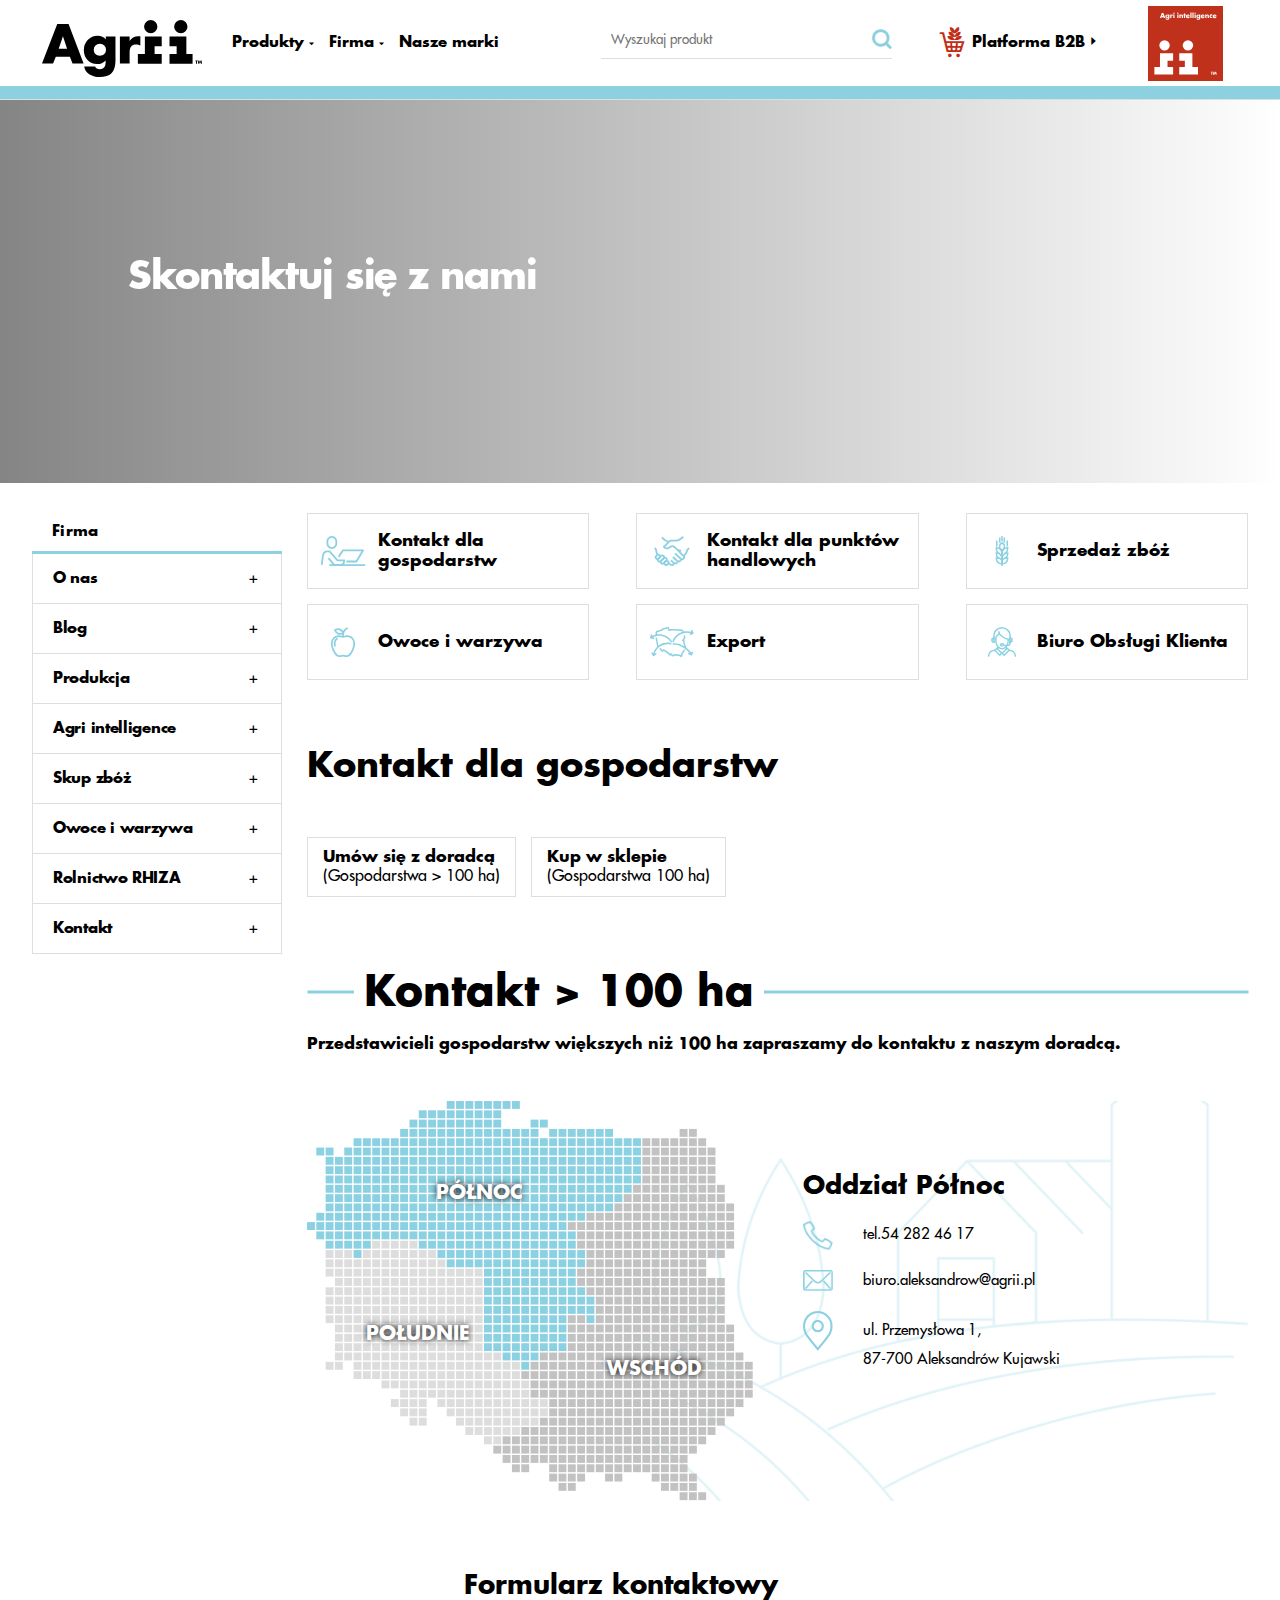
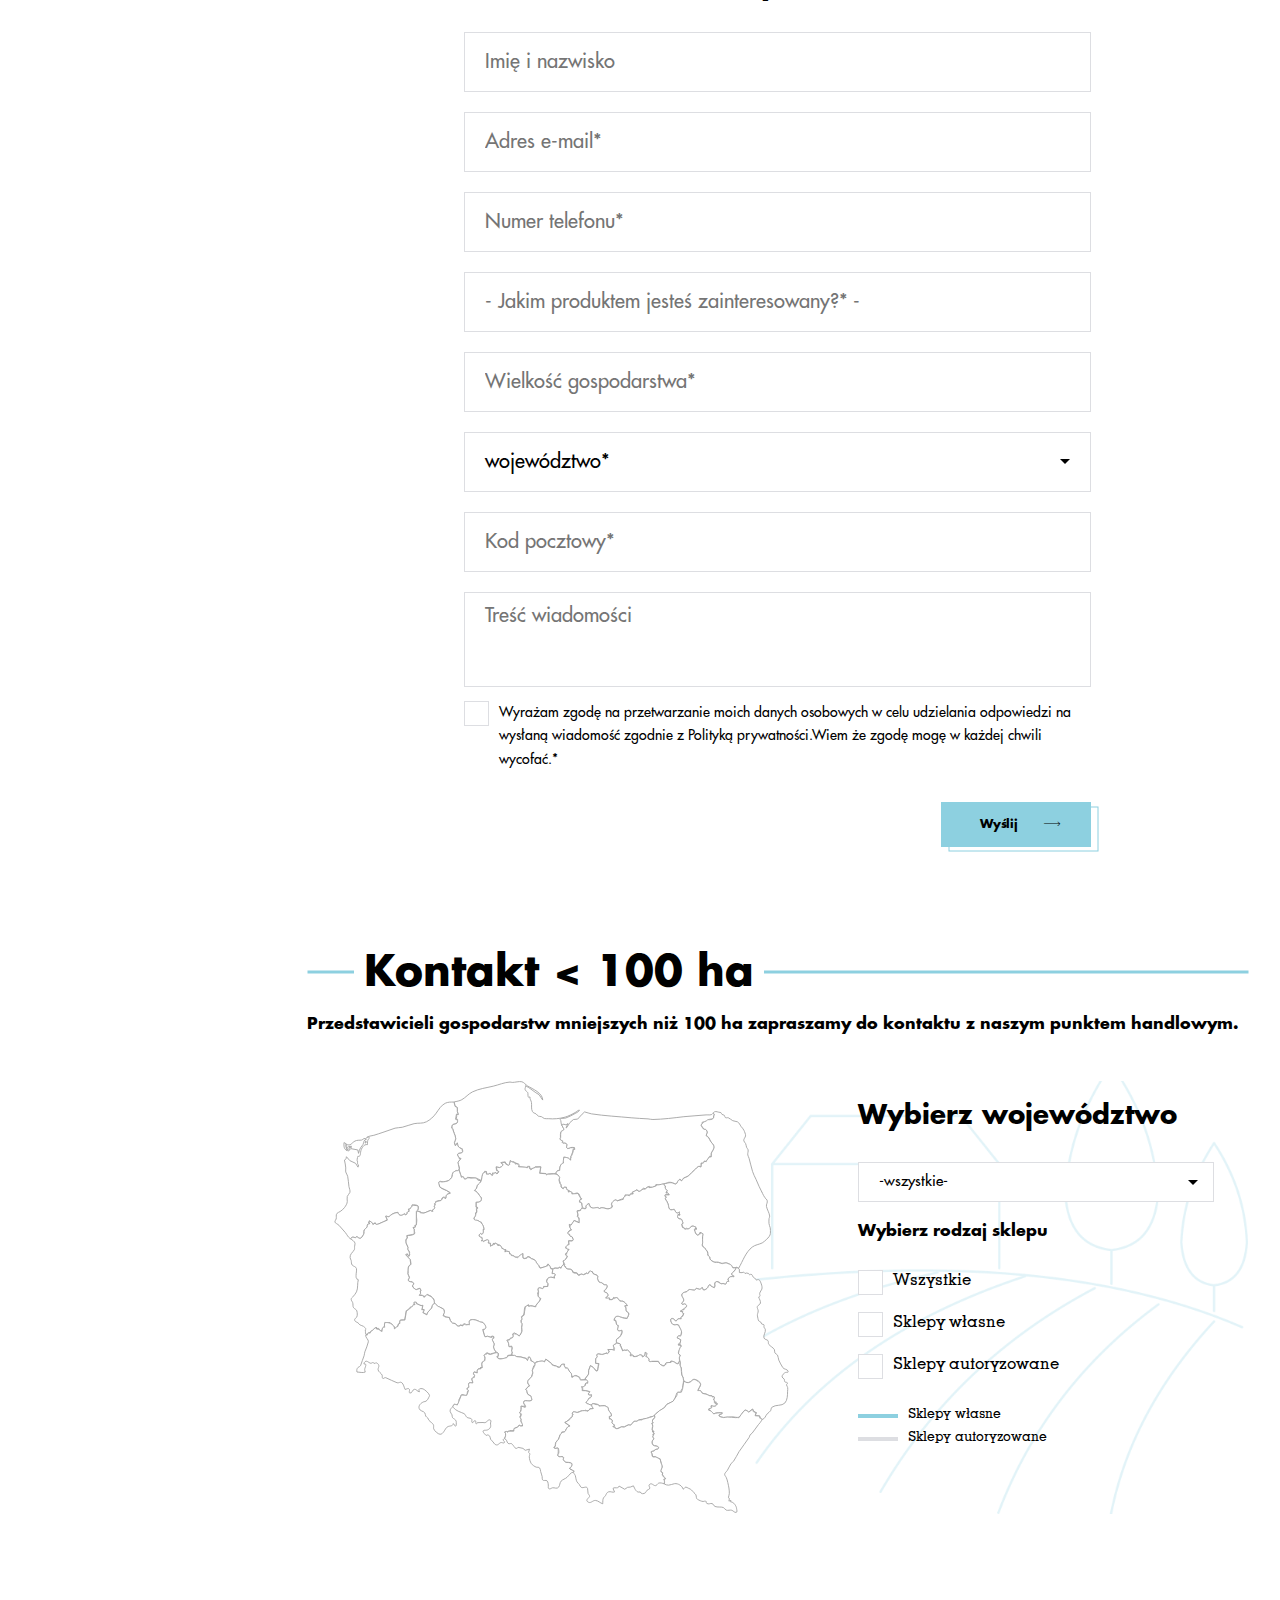
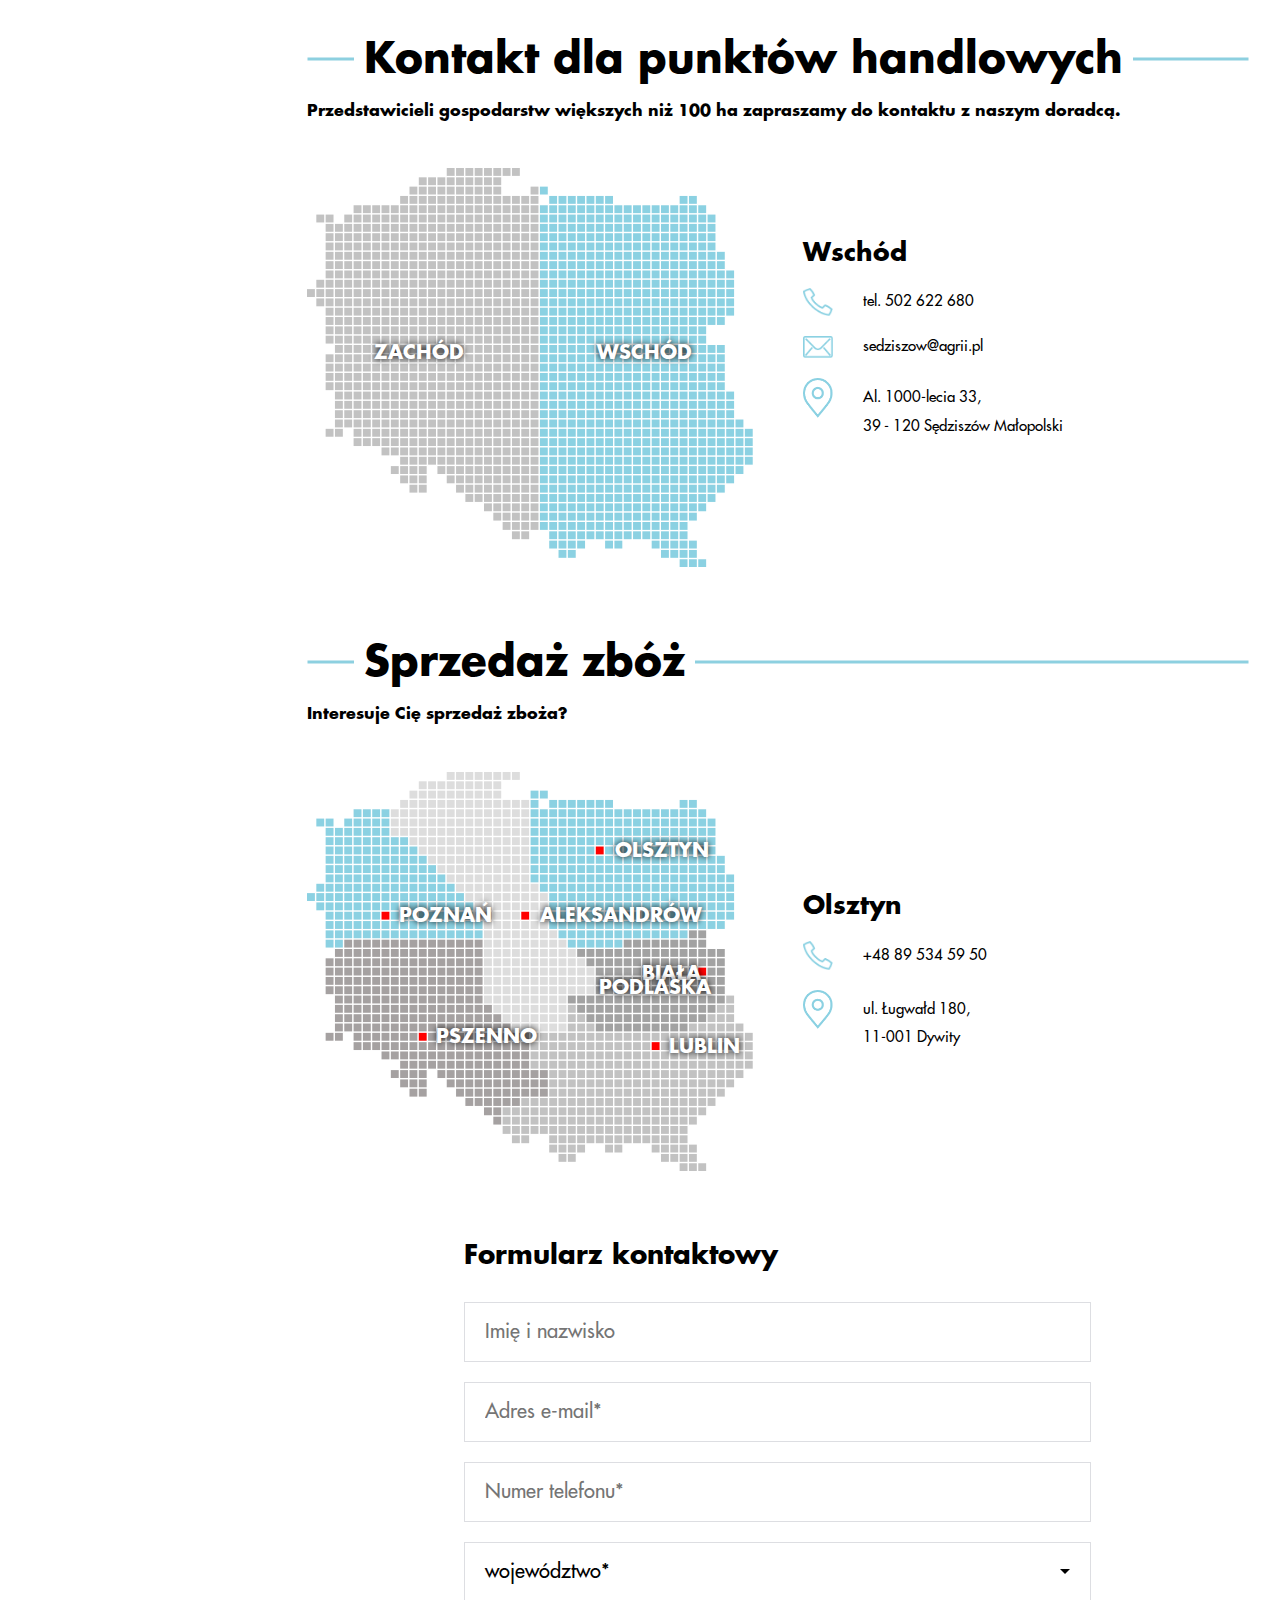
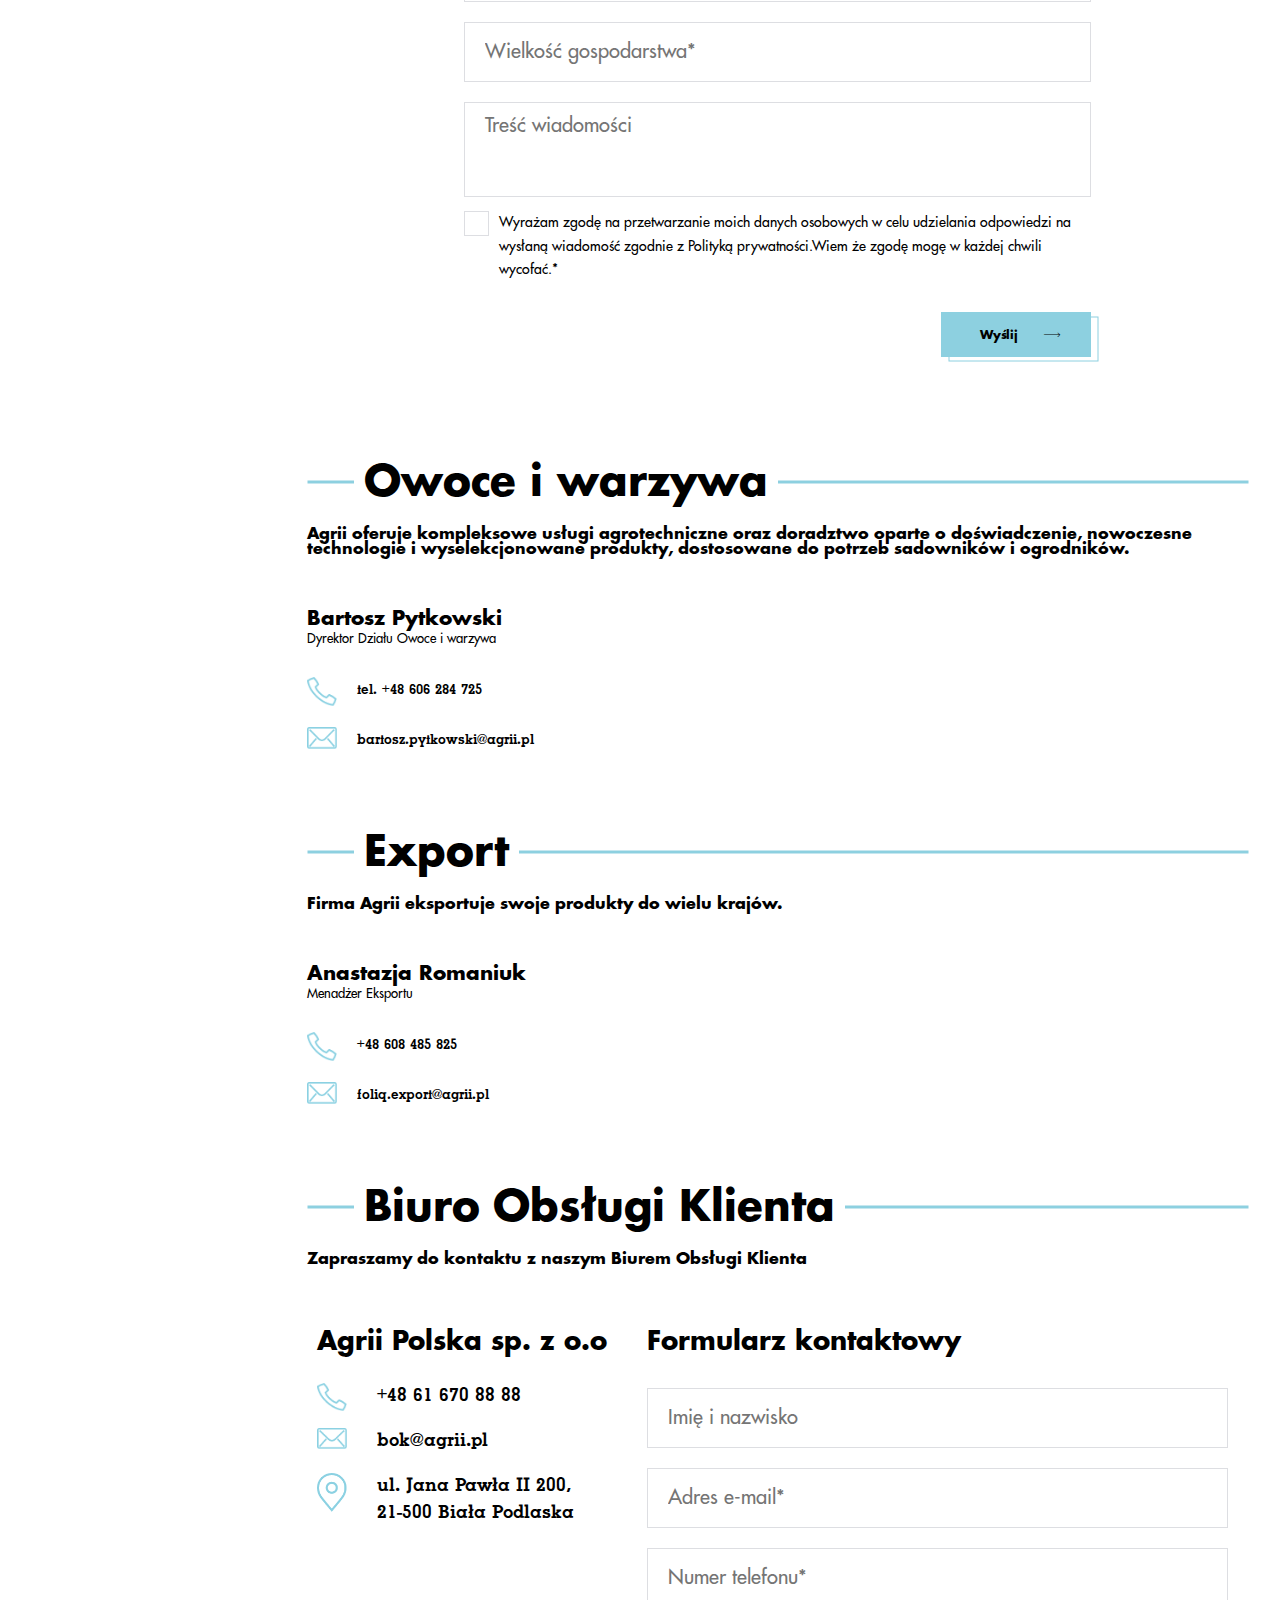
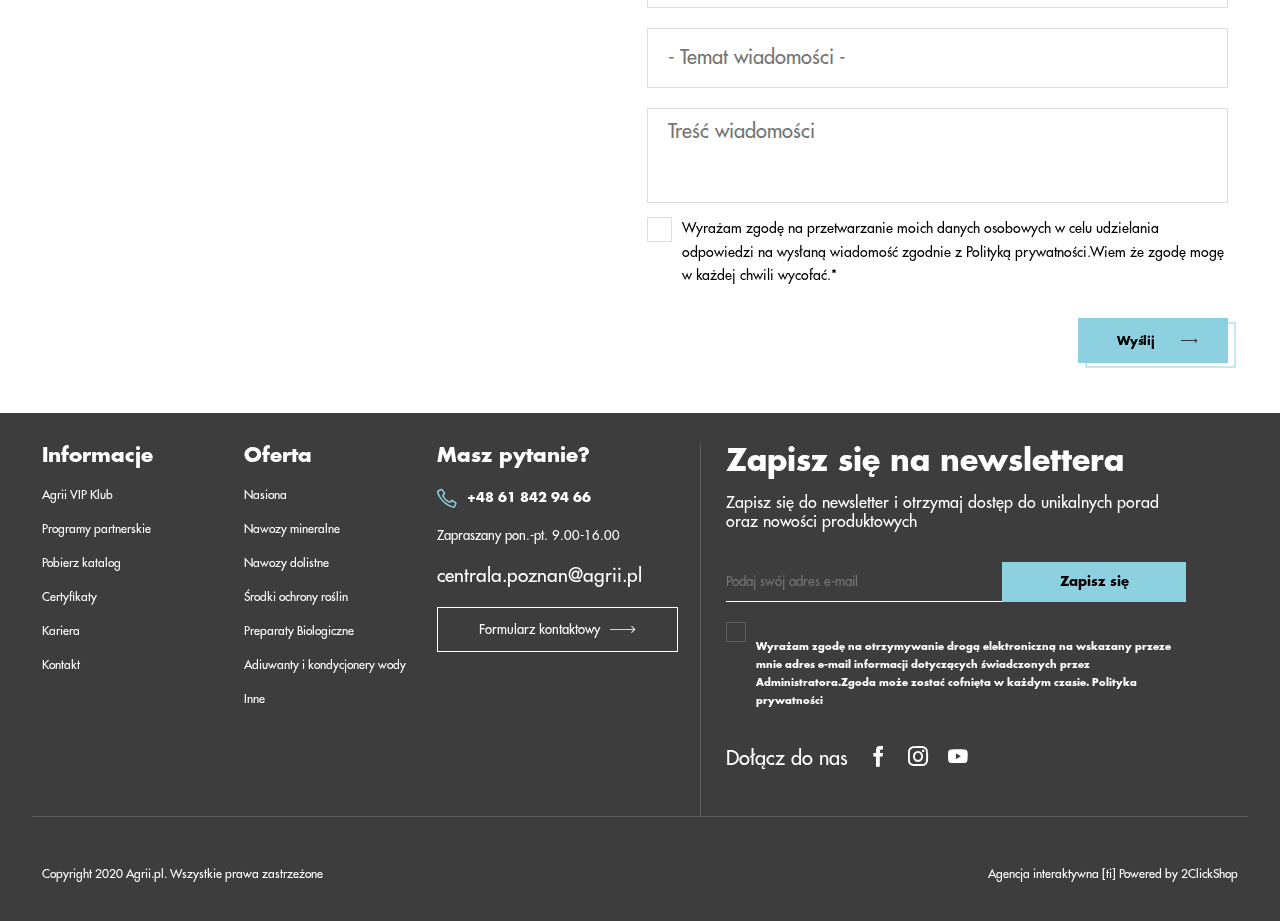
==== contact.html @ a8423dbb "first commit" ====
<!doctype html><html lang="pl"><head><meta charset="UTF-8"><meta http-equiv="X-UA-Compatible" content="IE=edge"><meta name="viewport" content="width=device-width,initial-scale=1"><title>Agrii</title><script defer="defer" src="js/contact.js"></script><link href="contact-da89.css" rel="stylesheet"></head><body><header class="header js__readHeight"><div class="wrapper"><div class="nav"><div class="hamburger"><div class="hamburger__container"><span class="hamburger__element"></span> <span class="hamburger__element"></span> <span class="hamburger__element"></span></div></div><div class="logo"><a href="/index.html" class="logo__link"><img src="images/logo.svg" alt="" class="logo__img"></a></div><div class="menu"><ul class="menu__list"><li data-menu="products" class="menu__list-element js__dynamicMenu"><span class="menu__list-element-text">Produkty</span> <i class="icon-icon_04"></i></li><li data-menu="company" class="menu__list-element js__dynamicMenu"><span class="menu__list-element-text">Firma</span> <i class="icon-icon_04"></i></li><li data-menu="our_brands" class="menu__list-element js__dynamicMenu"><span class="menu__list-element-text">Nasze marki</span></li></ul><div class="menu__popups"><div class="wrapper"><div data-menu="products" class="menu__popups-container"><div class="menu__popup-list-container"><div class="menu__popup-list-header-conatiner"><div class="menu__popup-img-container"><img src="images/category-6.png" alt="" class="menu__popup-img"></div><h2 class="menu__popup-list-header">Nasiona</h2></div><ul class="menu__popup-list"><li class="menu__popup-element"><a href="/productLabel.html" class="menu__popup-element-link">Nasiona kukurydzy</a></li><li class="menu__popup-element"><a href="/productLabel.html" class="menu__popup-element-link">Nasiona rzepaku ozimego</a></li><li class="menu__popup-element"><a href="/productLabel.html" class="menu__popup-element-link">Nasiona rzepaku jarego</a></li><li class="menu__popup-element"><a href="/productLabel.html" class="menu__popup-element-link">Nasiona zbóż ozimych</a></li><li class="menu__popup-element"><a href="/productLabel.html" class="menu__popup-element-link">Nasiona zbóż jarych</a></li><li class="menu__popup-element"><a href="/productLabel.html" class="menu__popup-element-link">Nasiona słonecznika</a></li><li class="menu__popup-element"><a href="/productLabel.html" class="menu__popup-element-link">Nasiona lucerny</a></li><li class="menu__popup-element"><a href="/productLabel.html" class="menu__popup-element-link">Nasiona trawy</a></li><li class="menu__popup-element"><a href="/productLabel.html" class="menu__popup-element-link">Bobowate</a></li></ul></div><div class="menu__popup-list-container"><div class="menu__popup-list-header-conatiner"><div class="menu__popup-img-container"><img src="images/category-71.png" alt="" class="menu__popup-img"></div><h2 class="menu__popup-list-header">Nawozy mineralne</h2></div><ul class="menu__popup-list"><li class="menu__popup-element"><a href="/productLabel.html" class="menu__popup-element-link">Nawozy Agrii</a></li><li class="menu__popup-element"><a href="/productLabel.html" class="menu__popup-element-link">Nawozy wapniowe</a></li><li class="menu__popup-element"><a href="/productLabel.html" class="menu__popup-element-link">Nawozy azotowe</a></li><li class="menu__popup-element"><a href="/productLabel.html" class="menu__popup-element-link">Nawozy wieloskładnikowe</a></li></ul></div><div class="menu__popup-list-container"><div class="menu__popup-list-header-conatiner"><div class="menu__popup-img-container"><img src="images/category-72.png" alt="" class="menu__popup-img"></div><h2 class="menu__popup-list-header">Nawozy dolistne</h2></div><ul class="menu__popup-list"><li class="menu__popup-element"><a href="/productLabel.html" class="menu__popup-element-link">Nawozy dolistne Foliq</a></li><li class="menu__popup-element"><a href="/productLabel.html" class="menu__popup-element-link">Nawozy dolistne inne</a></li></ul></div><div class="menu__popup-list-container"><div class="menu__popup-list-header-conatiner"><div class="menu__popup-img-container"><img src="images/category-73.png" alt="" class="menu__popup-img"></div><h2 class="menu__popup-list-header">Środki ochrony roślin</h2></div><ul class="menu__popup-list"><li class="menu__popup-element"><a href="/productLabel.html" class="menu__popup-element-link">ŚOR Agrii</a></li><li class="menu__popup-element"><a href="/productLabel.html" class="menu__popup-element-link">ŚOR pozostałe</a></li></ul></div><div class="menu__popup-list-container"><div class="menu__popup-list-header-conatiner"><div class="menu__popup-img-container"><img src="images/category-74.png" alt="" class="menu__popup-img"></div><h2 class="menu__popup-list-header">Preparaty biologiczne i stymulatory rozwoju roślin</h2></div><ul class="menu__popup-list"><li class="menu__popup-element"><a href="/productLabel.html" class="menu__popup-element-link">Stymulujące wzrost i rozwój</a></li><li class="menu__popup-element"><a href="/productLabel.html" class="menu__popup-element-link">Stymulujące zdrowotność</a></li></ul></div><div class="menu__popup-list-container"><div class="menu__popup-list-header-conatiner"><div class="menu__popup-img-container"><img src="images/category-75.png" alt="" class="menu__popup-img"></div><h2 class="menu__popup-list-header">Adiuwanty i kondycjonery wody</h2></div><ul class="menu__popup-list"><li class="menu__popup-element"><a href="/productLabel.html" class="menu__popup-element-link">Adiuwanty i kondycjonery wody</a></li></ul></div></div><div data-menu="company" class="menu__popups-container"><div class="menu__popup-list-container"><div class="menu__popup-list-header-conatiner"><h2 class="menu__popup-list-header">O nas</h2></div><ul class="menu__popup-list"><li class="menu__popup-element"><a href="#" class="menu__popup-element-link">Agrii</a></li><li class="menu__popup-element"><a href="#" class="menu__popup-element-link">Kariera</a></li><li class="menu__popup-element"><a href="#" class="menu__popup-element-link">Historia</a></li></ul></div><div class="menu__popup-list-container"><div class="menu__popup-list-header-conatiner"><h2 class="menu__popup-list-header">Blog</h2></div><ul class="menu__popup-list"><li class="menu__popup-element"><a href="#" class="menu__popup-element-link">Wszystkie</a></li><li class="menu__popup-element"><a href="#" class="menu__popup-element-link">Aktualności</a></li><li class="menu__popup-element"><a href="#" class="menu__popup-element-link">Baza wiedzy</a></li><li class="menu__popup-element"><a href="#" class="menu__popup-element-link">Mówią o nas</a></li><li class="menu__popup-element"><a href="#" class="menu__popup-element-link">Pobierz katalog</a></li></ul></div><div class="menu__popup-list-container"><div class="menu__popup-list-header-conatiner"><h2 class="menu__popup-list-header">Produkcja</h2></div><ul class="menu__popup-list"><li class="menu__popup-element"><a href="#" class="menu__popup-element-link">Nasiona</a></li><li class="menu__popup-element"><a href="#" class="menu__popup-element-link">Nawozy dolistne</a></li><li class="menu__popup-element"><a href="#" class="menu__popup-element-link">Nawozy posypowe</a></li><li class="menu__popup-element"><a href="#" class="menu__popup-element-link">Usługi</a></li></ul></div><div class="menu__popup-list-container"><div class="menu__popup-list-header-conatiner"><h2 class="menu__popup-list-header">Agri intelligence</h2></div><ul class="menu__popup-list"><li class="menu__popup-element"><a href="#" class="menu__popup-element-link">Agri intelligence</a></li><li class="menu__popup-element"><a href="#" class="menu__popup-element-link">Agrii Demo</a></li><li class="menu__popup-element"><a href="#" class="menu__popup-element-link">Badania i rozwój</a></li><li class="menu__popup-element"><a href="#" class="menu__popup-element-link">Akademia wiedzy</a></li></ul></div><div class="menu__popup-list-container"><div class="menu__popup-list-header-conatiner"><h2 class="menu__popup-list-header">Skup zbóż</h2></div><ul class="menu__popup-list"><li class="menu__popup-element"><a href="#" class="menu__popup-element-link">Dział Zbożowy</a></li><li class="menu__popup-element"><a href="#" class="menu__popup-element-link">Zboża, rzepak, kukurydza</a></li><li class="menu__popup-element"><a href="#" class="menu__popup-element-link">Produkty ekologiczne</a></li><li class="menu__popup-element"><a href="#" class="menu__popup-element-link">Komponenty paszowe</a></li></ul></div><div class="menu__popup-list-container"><div class="menu__popup-list-header-conatiner"><h2 class="menu__popup-list-header">Owoce i warzywa</h2></div><ul class="menu__popup-list"><li class="menu__popup-element"><a href="#" class="menu__popup-element-link">Owoce i warzywa</a></li></ul></div><div class="menu__popup-list-container"><div class="menu__popup-list-header-conatiner"><h2 class="menu__popup-list-header">Rolnictwo RHIZA</h2></div><ul class="menu__popup-list"><li class="menu__popup-element"><a href="#" class="menu__popup-element-link">Rolnictwo cyfrowe RHIZA</a></li></ul></div><div class="menu__popup-list-container"><div class="menu__popup-list-header-conatiner"><h2 class="menu__popup-list-header">Kontakt</h2></div><ul class="menu__popup-list"><li class="menu__popup-element"><a href="/contact.html" class="menu__popup-element-link">Kontakt</a></li></ul></div></div><div data-menu="our_brands" class="menu__popups-container"><div class="menu__popup-list-container"><div class="menu__popup-list-header-conatiner"><h2 class="menu__popup-list-header">FoliQ</h2></div></div><div class="menu__popup-list-container"><div class="menu__popup-list-header-conatiner"><h2 class="menu__popup-list-header">RHIZA</h2></div></div><div class="menu__popup-list-container"><div class="menu__popup-list-header-conatiner"><h2 class="menu__popup-list-header">Nasiona Dalgety</h2></div></div></div></div></div></div><form action="search.php" class="search"><input placeholder="Wyszukaj produkt" class="search__input"> <button class="search__icon-container"><i class="icon-icon_01"></i></button></form><div class="basket"><a href="#" class="basket__link"><div class="basket__icon-container"><i class="icon-icon_02"></i></div><div class="basket__text-container"><span class="basket__text">Platforma B2B</span><div class="basket__icon-container"><i class="icon-icon_04 icon-icon_04--rotate"></i></div></div></a></div><div class="secound-logo"><a href="#" class="secound-logo__link"><img src="images/logo2.svg" alt="" class="secound-logo__img"></a></div></div></div><div class="hamburger__popup js__popup"><ul class="hamburger__popup-list js__popup-list"></ul></div><div class="hamburger__popup hamburger__popup--sub" data-sublist="produkty"><div class="hamburger__sub-popup-controler"><div class="hamburger__sub-popup-back js__back"><i class="icon-icon_05 icon-icon_05--rotate"></i> <span class="hamburger__sub-popup-text">Powrót</span></div><span class="hamburger__sub-popup-text-header js__subpopup-text"></span></div><ul class="hamburger__popup-list"><li class="hamburger__popup-element"><a href="#" class="hamburger__popup-element-text--link hamburger__popup-element-text">Nasiona</a></li><li class="hamburger__popup-element"><a href="#" class="hamburger__popup-element-text--link hamburger__popup-element-text">Nawozy mineralne</a></li><li class="hamburger__popup-element"><a href="#" class="hamburger__popup-element-text--link hamburger__popup-element-text">Nawozy dolistne</a></li><li class="hamburger__popup-element"><a href="#" class="hamburger__popup-element-text--link hamburger__popup-element-text">Środki ochrony roślin</a></li><li class="hamburger__popup-element"><a href="#" class="hamburger__popup-element-text--link hamburger__popup-element-text">Preparaty biologiczne i stylumatory rozwoju roślin</a></li><li class="hamburger__popup-element"><a href="#" class="hamburger__popup-element-text--link hamburger__popup-element-text">Adiuwanty i kondycjonery wody</a></li></ul></div><div class="hamburger__popup hamburger__popup--sub" data-sublist="produkty2"><div class="hamburger__sub-popup-controler"><div class="hamburger__sub-popup-back js__back"><i class="icon-icon_05 icon-icon_05--rotate"></i> <span class="hamburger__sub-popup-text">Powrót</span></div><span class="hamburger__sub-popup-text-header js__subpopup-text"></span></div><ul class="hamburger__popup-list"><li class="hamburger__popup-element"><a href="#" class="hamburger__popup-element-text--link hamburger__popup-element-text"><b>Firma</b></a></li><li class="hamburger__popup-element"><a href="#" class="hamburger__popup-element-text--link hamburger__popup-element-text">O nas</a></li><li class="hamburger__popup-element"><a href="#" class="hamburger__popup-element-text--link hamburger__popup-element-text">Blog</a></li><li class="hamburger__popup-element"><a href="#" class="hamburger__popup-element-text--link hamburger__popup-element-text">Produkcja</a></li><li class="hamburger__popup-element"><a href="#" class="hamburger__popup-element-text--link hamburger__popup-element-text">Agri intelligence</a></li><li class="hamburger__popup-element"><a href="#" class="hamburger__popup-element-text--link hamburger__popup-element-text">Skup zbóż</a></li><li class="hamburger__popup-element"><a href="#" class="hamburger__popup-element-text--link hamburger__popup-element-text">Owoce i warzywa</a></li><li class="hamburger__popup-element"><a href="#" class="hamburger__popup-element-text--link hamburger__popup-element-text">Rolnictwo RHIZA</a></li><li class="hamburger__popup-element"><a href="#" class="hamburger__popup-element-text--link hamburger__popup-element-text">Kontakt</a></li></ul></div><div class="hamburger__popup hamburger__popup--sub" data-sublist="produkty3"><div class="hamburger__sub-popup-controler"><div class="hamburger__sub-popup-back js__back"><i class="icon-icon_05 icon-icon_05--rotate"></i> <span class="hamburger__sub-popup-text">Powrót</span></div><span class="hamburger__sub-popup-text-header js__subpopup-text"></span></div><ul class="hamburger__popup-list"><li class="hamburger__popup-element"><a href="#" class="hamburger__popup-element-text--link hamburger__popup-element-text"><b>Nasze marki</b></a></li><li class="hamburger__popup-element"><a href="#" class="hamburger__popup-element-text--link hamburger__popup-element-text">FoliQ</a></li><li class="hamburger__popup-element"><a href="#" class="hamburger__popup-element-text--link hamburger__popup-element-text">RHIZA</a></li><li class="hamburger__popup-element"><a href="#" class="hamburger__popup-element-text--link hamburger__popup-element-text">Nasiona Dalgety</a></li></ul></div><form action="search.php" class="searchMob"><input placeholder="Wyszukaj produkt" class="searchMob__input"> <button class="searchMob__icon-container"><i class="icon-icon_01"></i></button></form></header><section class="banner"><div class="agrii__mask"></div><div class="wrapper"><div class="banner__text-container"><p class="banner__text">Skontaktuj się z nami</p></div></div></section><div class="wrapper"><section class="main-contact"><aside class="asideMenu"><h2 class="asideMenu__header">Firma</h2><ul class="asideMenu__list"><li class="asideMenu__element js__search-in js__addActive"><div class="asideMenu__element-header-container"><span class="asideMenu__element-text">O nas</span><div class="asideMenu__element-icon"></div></div><div class="asideMenu__popup"><ul class="asideMenu__popup-list"><li class="asideMenu__popup-element"><a href="#" class="asideMenu__popup-link">Agrii</a></li><li class="asideMenu__popup-element"><a href="#" class="asideMenu__popup-link">Kariera</a></li><li class="asideMenu__popup-element"><a href="#" class="asideMenu__popup-link">Historia</a></li></ul></div></li><li class="asideMenu__element js__search-in js__addActive"><div class="asideMenu__element-header-container"><span class="asideMenu__element-text">Blog</span><div class="asideMenu__element-icon"></div></div><div class="asideMenu__popup"><ul class="asideMenu__popup-list"><li class="asideMenu__popup-element"><a href="#" class="asideMenu__popup-link">Wszystkie</a></li><li class="asideMenu__popup-element"><a href="#" class="asideMenu__popup-link">Aktualności</a></li><li class="asideMenu__popup-element"><a href="#" class="asideMenu__popup-link">Baza wiedzy</a></li><li class="asideMenu__popup-element"><a href="#" class="asideMenu__popup-link">Mówią o nas</a></li><li class="asideMenu__popup-element"><a href="#" class="asideMenu__popup-link">Pobierz katalog</a></li></ul></div></li><li class="asideMenu__element js__search-in js__addActive"><div class="asideMenu__element-header-container"><span class="asideMenu__element-text">Produkcja</span><div class="asideMenu__element-icon"></div></div><div class="asideMenu__popup"><ul class="asideMenu__popup-list"><li class="asideMenu__popup-element"><a href="#" class="asideMenu__popup-link">Nasiona</a></li><li class="asideMenu__popup-element"><a href="#" class="asideMenu__popup-link">Nawozy dolistne</a></li><li class="asideMenu__popup-element"><a href="#" class="asideMenu__popup-link">Nawozy posypowe</a></li><li class="asideMenu__popup-element"><a href="#" class="asideMenu__popup-link">Usługi</a></li></ul></div></li><li class="asideMenu__element js__search-in js__addActive"><div class="asideMenu__element-header-container"><span class="asideMenu__element-text">Agri intelligence</span><div class="asideMenu__element-icon"></div></div><div class="asideMenu__popup"><ul class="asideMenu__popup-list"><li class="asideMenu__popup-element"><a href="#" class="asideMenu__popup-link">Agri intelligence</a></li><li class="asideMenu__popup-element"><a href="#" class="asideMenu__popup-link">Agrii Demo</a></li><li class="asideMenu__popup-element"><a href="#" class="asideMenu__popup-link">Badania i rozwój</a></li><li class="asideMenu__popup-element"><a href="#" class="asideMenu__popup-link">Akademia Wiedzy</a></li></ul></div></li><li class="asideMenu__element js__search-in js__addActive"><div class="asideMenu__element-header-container"><span class="asideMenu__element-text">Skup zbóż</span><div class="asideMenu__element-icon"></div></div><div class="asideMenu__popup"><ul class="asideMenu__popup-list"><li class="asideMenu__popup-element"><a href="#" class="asideMenu__popup-link">Dział Zbożowy</a></li><li class="asideMenu__popup-element"><a href="#" class="asideMenu__popup-link">Zboża, rzepak, kukurydza</a></li><li class="asideMenu__popup-element"><a href="#" class="asideMenu__popup-link">Produkty ekologiczne</a></li><li class="asideMenu__popup-element"><a href="#" class="asideMenu__popup-link">Komponenty paszowe</a></li></ul></div></li><li class="asideMenu__element js__search-in js__addActive"><div class="asideMenu__element-header-container"><span class="asideMenu__element-text">Owoce i warzywa</span><div class="asideMenu__element-icon"></div></div><div class="asideMenu__popup"><ul class="asideMenu__popup-list"><li class="asideMenu__popup-element"><a href="#" class="asideMenu__popup-link">Owoce i warzywa</a></li></ul></div></li><li class="asideMenu__element js__search-in js__addActive"><div class="asideMenu__element-header-container"><span class="asideMenu__element-text">Rolnictwo RHIZA</span><div class="asideMenu__element-icon"></div></div><div class="asideMenu__popup"><ul class="asideMenu__popup-list"><li class="asideMenu__popup-element"><a href="#" class="asideMenu__popup-link">Rolnictwo cyfrowe RHIZA</a></li></ul></div></li><li class="asideMenu__element js__search-in js__addActive"><div class="asideMenu__element-header-container"><span class="asideMenu__element-text">Kontakt</span><div class="asideMenu__element-icon"></div></div><div class="asideMenu__popup"><ul class="asideMenu__popup-list"><li class="asideMenu__popup-element"><a href="#" class="asideMenu__popup-link">Kontakt</a></li></ul></div></li></ul></aside><div class="main-contact__container"><section class="controlPanel"><div data-scroll="farms" class="controlPanel__element js__controlElement"><div class="controlPanel__img-container"><img src="images/farmsContact.svg" alt="" class="controlPanel__img"></div><span class="controlPanel__element-text">Kontakt dla gospodarstw</span></div><div data-scroll="trade" class="controlPanel__element js__controlElement"><div class="controlPanel__img-container"><img src="images/contactB2B.svg" alt="" class="controlPanel__img"></div><span class="controlPanel__element-text">Kontakt dla punktów handlowych</span></div><div data-scroll="sell" class="controlPanel__element js__controlElement"><div class="controlPanel__img-container"><img src="images/buyCerals.svg" alt="" class="controlPanel__img"></div><span class="controlPanel__element-text">Sprzedaż zbóż</span></div><div data-scroll="vege" class="controlPanel__element js__controlElement"><div class="controlPanel__img-container"><img src="images/firstSite.svg" alt="" class="controlPanel__img"></div><span class="controlPanel__element-text">Owoce i warzywa</span></div><div data-scroll="export" class="controlPanel__element js__controlElement"><div class="controlPanel__img-container"><img src="images/thirdSite.svg" alt="" class="controlPanel__img"></div><span class="controlPanel__element-text">Export</span></div><div data-scroll="bok" class="controlPanel__element js__controlElement"><div class="controlPanel__img-container"><img src="images/secSite.svg" alt="" class="controlPanel__img"></div><span class="controlPanel__element-text">Biuro Obsługi Klienta</span></div></section><section data-scroll="farms" class="farmControl js__goTo"><span class="farmControl__header">Kontakt dla gospodarstw</span><div class="farmControl__container"><div data-scroll="farmsBig" class="farmControl__element js__controlElement"><span class="farmControl__element-text"><b>Umów się z doradcą</b></span> <span class="farmControl__element-text">(Gospodarstwa > 100 ha)</span></div><div data-scroll="farmsSmall" class="farmControl__element js__controlElement"><span class="farmControl__element-text"><b>Kup w sklepie</b></span> <span class="farmControl__element-text">(Gospodarstwa 100 ha)</span></div></div></section><section data-scroll="farmsBig" class="bigFarms js__goTo"><div class="agrii__header-conatiner"><div class="agrii__header-text-container"><span class="agrii__header-text">Kontakt > 100 ha</span></div><p class="agrii__header-text-small">Przedstawicieli gospodarstw większych niż 100 ha zapraszamy do kontaktu z naszym doradcą.</p></div><div class="bigFarms__map-container"><svg class="bigFarms__map js__map" xmlns="http://www.w3.org/2000/svg" xmlns:xlink="http://www.w3.org/1999/xlink" version="1.1" id="Warstwa_1" x="0px" y="0px" viewBox="0 0 622 557" style="enable-background:new 0 0 622 557;" xml:space="preserve"><style>.st0 {
                                    fill: #5E5E5E;
                                }

                                .st1 {
                                    fill: #8E8E8E;
                                }</style><a class="mapSouth js__mapArea"><g id="_x30_1"><rect x="26" y="208" class="st0" width="11" height="11"/><rect x="26" y="221" class="st0" width="11" height="11"/><rect x="26" y="234" class="st0" width="11" height="11"/><rect x="26" y="260" class="st0" width="11" height="11"/><rect x="26" y="273" class="st0" width="11" height="11"/><rect x="26" y="286" class="st0" width="11" height="11"/><rect x="26" y="299" class="st0" width="11" height="11"/><rect x="26" y="364" class="st0" width="11" height="11"/><rect x="39" y="208" class="st0" width="11" height="11"/><rect x="39" y="221" class="st0" width="11" height="11"/><rect x="39" y="234" class="st0" width="11" height="11"/><rect x="39" y="247" class="st0" width="11" height="11"/><rect x="39" y="260" class="st0" width="11" height="11"/><rect x="39" y="273" class="st0" width="11" height="11"/><rect x="39" y="286" class="st0" width="11" height="11"/><rect x="39" y="299" class="st0" width="11" height="11"/><rect x="39" y="312" class="st0" width="11" height="11"/><rect x="39" y="325" class="st0" width="11" height="11"/><rect x="39" y="338" class="st0" width="11" height="11"/><rect x="39" y="351" class="st0" width="11" height="11"/><rect x="39" y="364" class="st0" width="11" height="11"/><rect x="52" y="208" class="st0" width="11" height="11"/><rect x="52" y="221" class="st0" width="11" height="11"/><rect x="52" y="234" class="st0" width="11" height="11"/><rect x="52" y="247" class="st0" width="11" height="11"/><rect x="52" y="260" class="st0" width="11" height="11"/><rect x="52" y="273" class="st0" width="11" height="11"/><rect x="52" y="286" class="st0" width="11" height="11"/><rect x="52" y="299" class="st0" width="11" height="11"/><rect x="52" y="312" class="st0" width="11" height="11"/><rect x="52" y="325" class="st0" width="11" height="11"/><rect x="52" y="338" class="st0" width="11" height="11"/><rect x="52" y="351" class="st0" width="11" height="11"/><rect x="65" y="221" class="st0" width="11" height="11"/><rect x="65" y="234" class="st0" width="11" height="11"/><rect x="65" y="247" class="st0" width="11" height="11"/><rect x="65" y="260" class="st0" width="11" height="11"/><rect x="65" y="273" class="st0" width="11" height="11"/><rect x="65" y="286" class="st0" width="11" height="11"/><rect x="65" y="299" class="st0" width="11" height="11"/><rect x="65" y="312" class="st0" width="11" height="11"/><rect x="65" y="325" class="st0" width="11" height="11"/><rect x="65" y="338" class="st0" width="11" height="11"/><rect x="65" y="351" class="st0" width="11" height="11"/><rect x="65" y="364" class="st0" width="11" height="11"/><rect x="65" y="377" class="st0" width="11" height="11"/><rect x="78" y="208" class="st0" width="11" height="11"/><rect x="78" y="221" class="st0" width="11" height="11"/><rect x="78" y="234" class="st0" width="11" height="11"/><rect x="78" y="247" class="st0" width="11" height="11"/><rect x="78" y="260" class="st0" width="11" height="11"/><rect x="78" y="273" class="st0" width="11" height="11"/><rect x="78" y="286" class="st0" width="11" height="11"/><rect x="78" y="299" class="st0" width="11" height="11"/><rect x="78" y="312" class="st0" width="11" height="11"/><rect x="78" y="325" class="st0" width="11" height="11"/><rect x="78" y="338" class="st0" width="11" height="11"/><rect x="78" y="351" class="st0" width="11" height="11"/><rect x="78" y="364" class="st0" width="11" height="11"/><rect x="78" y="377" class="st0" width="11" height="11"/><rect x="91" y="195" class="st0" width="11" height="11"/><rect x="91" y="208" class="st0" width="11" height="11"/><rect x="91" y="221" class="st0" width="11" height="11"/><rect x="91" y="234" class="st0" width="11" height="11"/><rect x="91" y="247" class="st0" width="11" height="11"/><rect x="91" y="260" class="st0" width="11" height="11"/><rect x="91" y="273" class="st0" width="11" height="11"/><rect x="91" y="286" class="st0" width="11" height="11"/><rect x="91" y="299" class="st0" width="11" height="11"/><rect x="91" y="312" class="st0" width="11" height="11"/><rect x="91" y="325" class="st0" width="11" height="11"/><rect x="91" y="338" class="st0" width="11" height="11"/><rect x="91" y="351" class="st0" width="11" height="11"/><rect x="91" y="364" class="st0" width="11" height="11"/><rect x="91" y="377" class="st0" width="11" height="11"/><rect x="104" y="195" class="st0" width="11" height="11"/><rect x="104" y="208" class="st0" width="11" height="11"/><rect x="104" y="221" class="st0" width="11" height="11"/><rect x="104" y="234" class="st0" width="11" height="11"/><rect x="104" y="247" class="st0" width="11" height="11"/><rect x="104" y="260" class="st0" width="11" height="11"/><rect x="104" y="273" class="st0" width="11" height="11"/><rect x="104" y="286" class="st0" width="11" height="11"/><rect x="104" y="299" class="st0" width="11" height="11"/><rect x="104" y="312" class="st0" width="11" height="11"/><rect x="104" y="325" class="st0" width="11" height="11"/><rect x="104" y="338" class="st0" width="11" height="11"/><rect x="104" y="351" class="st0" width="11" height="11"/><rect x="104" y="364" class="st0" width="11" height="11"/><rect x="104" y="377" class="st0" width="11" height="11"/><rect x="104" y="390" class="st0" width="11" height="11"/><rect x="117" y="195" class="st0" width="11" height="11"/><rect x="117" y="208" class="st0" width="11" height="11"/><rect x="117" y="221" class="st0" width="11" height="11"/><rect x="117" y="234" class="st0" width="11" height="11"/><rect x="117" y="247" class="st0" width="11" height="11"/><rect x="117" y="260" class="st0" width="11" height="11"/><rect x="117" y="273" class="st0" width="11" height="11"/><rect x="117" y="286" class="st0" width="11" height="11"/><rect x="117" y="299" class="st0" width="11" height="11"/><rect x="117" y="312" class="st0" width="11" height="11"/><rect x="117" y="325" class="st0" width="11" height="11"/><rect x="117" y="338" class="st0" width="11" height="11"/><rect x="117" y="351" class="st0" width="11" height="11"/><rect x="117" y="364" class="st0" width="11" height="11"/><rect x="117" y="377" class="st0" width="11" height="11"/><rect x="117" y="390" class="st0" width="11" height="11"/><rect x="117" y="416" class="st0" width="11" height="11"/><rect x="130" y="195" class="st0" width="11" height="11"/><rect x="130" y="208" class="st0" width="11" height="11"/><rect x="130" y="221" class="st0" width="11" height="11"/><rect x="130" y="234" class="st0" width="11" height="11"/><rect x="130" y="247" class="st0" width="11" height="11"/><rect x="130" y="260" class="st0" width="11" height="11"/><rect x="130" y="273" class="st0" width="11" height="11"/><rect x="130" y="286" class="st0" width="11" height="11"/><rect x="130" y="299" class="st0" width="11" height="11"/><rect x="130" y="312" class="st0" width="11" height="11"/><rect x="130" y="325" class="st0" width="11" height="11"/><rect x="130" y="338" class="st0" width="11" height="11"/><rect x="130" y="351" class="st0" width="11" height="11"/><rect x="130" y="364" class="st0" width="11" height="11"/><rect x="130" y="377" class="st0" width="11" height="11"/><rect x="130" y="390" class="st0" width="11" height="11"/><rect x="130" y="403" class="st0" width="11" height="11"/><rect x="130" y="416" class="st0" width="11" height="11"/><rect x="130" y="429" class="st0" width="11" height="11"/><rect x="143" y="195" class="st0" width="11" height="11"/><rect x="143" y="208" class="st0" width="11" height="11"/><rect x="143" y="221" class="st0" width="11" height="11"/><rect x="143" y="234" class="st0" width="11" height="11"/><rect x="143" y="247" class="st0" width="11" height="11"/><rect x="143" y="260" class="st0" width="11" height="11"/><rect x="143" y="273" class="st0" width="11" height="11"/><rect x="143" y="286" class="st0" width="11" height="11"/><rect x="143" y="299" class="st0" width="11" height="11"/><rect x="143" y="312" class="st0" width="11" height="11"/><rect x="143" y="325" class="st0" width="11" height="11"/><rect x="143" y="338" class="st0" width="11" height="11"/><rect x="143" y="351" class="st0" width="11" height="11"/><rect x="143" y="364" class="st0" width="11" height="11"/><rect x="143" y="377" class="st0" width="11" height="11"/><rect x="143" y="390" class="st0" width="11" height="11"/><rect x="143" y="403" class="st0" width="11" height="11"/><rect x="143" y="416" class="st0" width="11" height="11"/><rect x="143" y="429" class="st0" width="11" height="11"/><rect x="143" y="442" class="st0" width="11" height="11"/><rect x="156" y="208" class="st0" width="11" height="11"/><rect x="156" y="221" class="st0" width="11" height="11"/><rect x="156" y="234" class="st0" width="11" height="11"/><rect x="156" y="247" class="st0" width="11" height="11"/><rect x="156" y="260" class="st0" width="11" height="11"/><rect x="156" y="273" class="st0" width="11" height="11"/><rect x="156" y="286" class="st0" width="11" height="11"/><rect x="156" y="299" class="st0" width="11" height="11"/><rect x="156" y="312" class="st0" width="11" height="11"/><rect x="156" y="325" class="st0" width="11" height="11"/><rect x="156" y="338" class="st0" width="11" height="11"/><rect x="156" y="351" class="st0" width="11" height="11"/><rect x="156" y="364" class="st0" width="11" height="11"/><rect x="156" y="377" class="st0" width="11" height="11"/><rect x="156" y="390" class="st0" width="11" height="11"/><rect x="156" y="403" class="st0" width="11" height="11"/><rect x="156" y="416" class="st0" width="11" height="11"/><rect x="156" y="429" class="st0" width="11" height="11"/><rect x="156" y="442" class="st0" width="11" height="11"/><rect x="169" y="208" class="st0" width="11" height="11"/><rect x="169" y="221" class="st0" width="11" height="11"/><rect x="169" y="234" class="st0" width="11" height="11"/><rect x="169" y="247" class="st0" width="11" height="11"/><rect x="169" y="260" class="st0" width="11" height="11"/><rect x="169" y="273" class="st0" width="11" height="11"/><rect x="169" y="286" class="st0" width="11" height="11"/><rect x="169" y="299" class="st0" width="11" height="11"/><rect x="169" y="312" class="st0" width="11" height="11"/><rect x="169" y="325" class="st0" width="11" height="11"/><rect x="169" y="338" class="st0" width="11" height="11"/><rect x="169" y="351" class="st0" width="11" height="11"/><rect x="169" y="364" class="st0" width="11" height="11"/><rect x="169" y="377" class="st0" width="11" height="11"/><rect x="169" y="390" class="st0" width="11" height="11"/><rect x="169" y="403" class="st0" width="11" height="11"/><rect x="182" y="221" class="st0" width="11" height="11"/><rect x="182" y="234" class="st0" width="11" height="11"/><rect x="182" y="247" class="st0" width="11" height="11"/><rect x="182" y="260" class="st0" width="11" height="11"/><rect x="182" y="273" class="st0" width="11" height="11"/><rect x="182" y="286" class="st0" width="11" height="11"/><rect x="182" y="299" class="st0" width="11" height="11"/><rect x="182" y="312" class="st0" width="11" height="11"/><rect x="182" y="325" class="st0" width="11" height="11"/><rect x="182" y="338" class="st0" width="11" height="11"/><rect x="182" y="351" class="st0" width="11" height="11"/><rect x="182" y="364" class="st0" width="11" height="11"/><rect x="182" y="377" class="st0" width="11" height="11"/><rect x="182" y="390" class="st0" width="11" height="11"/><rect x="182" y="403" class="st0" width="11" height="11"/><rect x="182" y="416" class="st0" width="11" height="11"/><rect x="195" y="234" class="st0" width="11" height="11"/><rect x="195" y="247" class="st0" width="11" height="11"/><rect x="195" y="260" class="st0" width="11" height="11"/><rect x="195" y="273" class="st0" width="11" height="11"/><rect x="195" y="286" class="st0" width="11" height="11"/><rect x="195" y="299" class="st0" width="11" height="11"/><rect x="195" y="312" class="st0" width="11" height="11"/><rect x="195" y="325" class="st0" width="11" height="11"/><rect x="195" y="338" class="st0" width="11" height="11"/><rect x="195" y="351" class="st0" width="11" height="11"/><rect x="195" y="364" class="st0" width="11" height="11"/><rect x="195" y="377" class="st0" width="11" height="11"/><rect x="195" y="390" class="st0" width="11" height="11"/><rect x="195" y="403" class="st0" width="11" height="11"/><rect x="195" y="416" class="st0" width="11" height="11"/><rect x="195" y="429" class="st0" width="11" height="11"/><rect x="208" y="234" class="st0" width="11" height="11"/><rect x="208" y="247" class="st0" width="11" height="11"/><rect x="208" y="260" class="st0" width="11" height="11"/><rect x="208" y="273" class="st0" width="11" height="11"/><rect x="208" y="286" class="st0" width="11" height="11"/><rect x="208" y="299" class="st0" width="11" height="11"/><rect x="208" y="312" class="st0" width="11" height="11"/><rect x="208" y="325" class="st0" width="11" height="11"/><rect x="208" y="338" class="st0" width="11" height="11"/><rect x="208" y="351" class="st0" width="11" height="11"/><rect x="208" y="364" class="st0" width="11" height="11"/><rect x="208" y="377" class="st0" width="11" height="11"/><rect x="208" y="390" class="st0" width="11" height="11"/><rect x="208" y="403" class="st0" width="11" height="11"/><rect x="208" y="416" class="st0" width="11" height="11"/><rect x="208" y="429" class="st0" width="11" height="11"/><rect x="208" y="442" class="st0" width="11" height="11"/><rect x="221" y="234" class="st0" width="11" height="11"/><rect x="221" y="247" class="st0" width="11" height="11"/><rect x="221" y="260" class="st0" width="11" height="11"/><rect x="221" y="273" class="st0" width="11" height="11"/><rect x="221" y="286" class="st0" width="11" height="11"/><rect x="221" y="299" class="st0" width="11" height="11"/><rect x="221" y="312" class="st0" width="11" height="11"/><rect x="221" y="325" class="st0" width="11" height="11"/><rect x="221" y="338" class="st0" width="11" height="11"/><rect x="221" y="351" class="st0" width="11" height="11"/><rect x="221" y="364" class="st0" width="11" height="11"/><rect x="221" y="377" class="st0" width="11" height="11"/><rect x="221" y="390" class="st0" width="11" height="11"/><rect x="221" y="403" class="st0" width="11" height="11"/><rect x="221" y="416" class="st0" width="11" height="11"/><rect x="221" y="429" class="st0" width="11" height="11"/><rect x="221" y="442" class="st0" width="11" height="11"/><rect x="221" y="455" class="st0" width="11" height="11"/><rect x="234" y="234" class="st0" width="11" height="11"/><rect x="234" y="247" class="st0" width="11" height="11"/><rect x="234" y="260" class="st0" width="11" height="11"/><rect x="234" y="273" class="st0" width="11" height="11"/><rect x="234" y="286" class="st0" width="11" height="11"/><rect x="234" y="299" class="st0" width="11" height="11"/><rect x="234" y="312" class="st0" width="11" height="11"/><rect x="234" y="325" class="st0" width="11" height="11"/><rect x="234" y="338" class="st0" width="11" height="11"/><rect x="234" y="351" class="st0" width="11" height="11"/><rect x="234" y="364" class="st0" width="11" height="11"/><rect x="234" y="377" class="st0" width="11" height="11"/><rect x="234" y="390" class="st0" width="11" height="11"/><rect x="234" y="403" class="st0" width="11" height="11"/><rect x="234" y="416" class="st0" width="11" height="11"/><rect x="234" y="429" class="st0" width="11" height="11"/><rect x="234" y="442" class="st0" width="11" height="11"/><rect x="234" y="455" class="st0" width="11" height="11"/><rect x="247" y="351" class="st0" width="11" height="11"/><rect x="247" y="364" class="st0" width="11" height="11"/><rect x="247" y="377" class="st0" width="11" height="11"/><rect x="247" y="390" class="st0" width="11" height="11"/><rect x="247" y="403" class="st0" width="11" height="11"/><rect x="247" y="416" class="st0" width="11" height="11"/><rect x="247" y="429" class="st0" width="11" height="11"/><rect x="247" y="442" class="st0" width="11" height="11"/><rect x="247" y="455" class="st0" width="11" height="11"/><rect x="247" y="468" class="st0" width="11" height="11"/><rect x="260" y="351" class="st0" width="11" height="11"/><rect x="260" y="364" class="st0" width="11" height="11"/><rect x="260" y="377" class="st0" width="11" height="11"/><rect x="260" y="390" class="st0" width="11" height="11"/><rect x="260" y="403" class="st0" width="11" height="11"/><rect x="260" y="416" class="st0" width="11" height="11"/><rect x="260" y="429" class="st0" width="11" height="11"/><rect x="260" y="442" class="st0" width="11" height="11"/><rect x="260" y="455" class="st0" width="11" height="11"/><rect x="260" y="468" class="st0" width="11" height="11"/><rect x="273" y="364" class="st0" width="11" height="11"/><rect x="273" y="377" class="st0" width="11" height="11"/><rect x="273" y="390" class="st0" width="11" height="11"/><rect x="273" y="403" class="st0" width="11" height="11"/><rect x="273" y="416" class="st0" width="11" height="11"/><rect x="273" y="429" class="st0" width="11" height="11"/><rect x="273" y="442" class="st0" width="11" height="11"/><rect x="273" y="455" class="st0" width="11" height="11"/><rect x="286" y="364" class="st0" width="11" height="11"/><rect x="286" y="377" class="st0" width="11" height="11"/><rect x="286" y="390" class="st0" width="11" height="11"/><rect x="286" y="403" class="st0" width="11" height="11"/><rect x="286" y="416" class="st0" width="11" height="11"/><rect x="286" y="429" class="st0" width="11" height="11"/><rect x="286" y="442" class="st0" width="11" height="11"/><rect x="286" y="455" class="st0" width="11" height="11"/><rect x="299" y="390" class="st0" width="11" height="11"/><rect x="299" y="403" class="st0" width="11" height="11"/><rect x="299" y="416" class="st0" width="11" height="11"/><rect x="299" y="429" class="st0" width="11" height="11"/><rect x="299" y="442" class="st0" width="11" height="11"/><rect x="312" y="416" class="st0" width="11" height="11"/><rect x="312" y="429" class="st0" width="11" height="11"/><rect x="312" y="442" class="st0" width="11" height="11"/><rect x="325" y="416" class="st0" width="11" height="11"/><rect x="325" y="429" class="st0" width="11" height="11"/></g><text class="pl svg__text" x="83" y="333">Południe</text></a><a class="mapEast js__mapArea"><g id="_x30_2"><rect x="260" y="481" width="11" height="11"/><rect x="273" y="468" width="11" height="11"/><rect x="273" y="481" width="11" height="11"/><rect x="273" y="494" width="11" height="11"/><rect x="286" y="468" width="11" height="11"/><rect x="286" y="481" width="11" height="11"/><rect x="286" y="494" width="11" height="11"/><rect x="286" y="507" width="11" height="11"/><rect x="299" y="377" width="11" height="11"/><rect x="299" y="455" width="11" height="11"/><rect x="299" y="468" width="11" height="11"/><rect x="299" y="481" width="11" height="11"/><rect x="299" y="494" width="11" height="11"/><rect x="299" y="507" width="11" height="11"/><rect x="312" y="364" width="11" height="11"/><rect x="312" y="377" width="11" height="11"/><rect x="312" y="390" width="11" height="11"/><rect x="312" y="403" width="11" height="11"/><rect x="312" y="455" width="11" height="11"/><rect x="312" y="468" width="11" height="11"/><rect x="312" y="481" width="11" height="11"/><rect x="312" y="494" width="11" height="11"/><rect x="325" y="351" width="11" height="11"/><rect x="325" y="364" width="11" height="11"/><rect x="325" y="377" width="11" height="11"/><rect x="325" y="390" width="11" height="11"/><rect x="325" y="403" width="11" height="11"/><rect x="325" y="442" width="11" height="11"/><rect x="325" y="455" width="11" height="11"/><rect x="325" y="468" width="11" height="11"/><rect x="325" y="481" width="11" height="11"/><rect x="325" y="494" width="11" height="11"/><rect x="338" y="351" width="11" height="11"/><rect x="338" y="364" width="11" height="11"/><rect x="338" y="377" width="11" height="11"/><rect x="338" y="390" width="11" height="11"/><rect x="338" y="403" width="11" height="11"/><rect x="338" y="416" width="11" height="11"/><rect x="338" y="429" width="11" height="11"/><rect x="338" y="442" width="11" height="11"/><rect x="338" y="455" width="11" height="11"/><rect x="338" y="468" width="11" height="11"/><rect x="338" y="481" width="11" height="11"/><rect x="338" y="494" width="11" height="11"/><rect x="338" y="507" width="11" height="11"/><rect x="338" y="520" width="11" height="11"/><rect x="351" y="351" width="11" height="11"/><rect x="351" y="364" width="11" height="11"/><rect x="351" y="377" width="11" height="11"/><rect x="351" y="390" width="11" height="11"/><rect x="351" y="403" width="11" height="11"/><rect x="351" y="416" width="11" height="11"/><rect x="351" y="429" width="11" height="11"/><rect x="351" y="442" width="11" height="11"/><rect x="351" y="455" width="11" height="11"/><rect x="351" y="468" width="11" height="11"/><rect x="351" y="481" width="11" height="11"/><rect x="351" y="494" width="11" height="11"/><rect x="351" y="507" width="11" height="11"/><rect x="351" y="520" width="11" height="11"/><rect x="351" y="533" width="11" height="11"/><rect x="364" y="169" width="11" height="11"/><rect x="364" y="299" width="11" height="11"/><rect x="364" y="312" width="11" height="11"/><rect x="364" y="325" width="11" height="11"/><rect x="364" y="338" width="11" height="11"/><rect x="364" y="351" width="11" height="11"/><rect x="364" y="364" width="11" height="11"/><rect x="364" y="377" width="11" height="11"/><rect x="364" y="390" width="11" height="11"/><rect x="364" y="403" width="11" height="11"/><rect x="364" y="416" width="11" height="11"/><rect x="364" y="429" width="11" height="11"/><rect x="364" y="442" width="11" height="11"/><rect x="364" y="455" width="11" height="11"/><rect x="364" y="468" width="11" height="11"/><rect x="364" y="481" width="11" height="11"/><rect x="364" y="494" width="11" height="11"/><rect x="364" y="507" width="11" height="11"/><rect x="364" y="520" width="11" height="11"/><rect x="364" y="533" width="11" height="11"/><rect x="377" y="169" width="11" height="11"/><rect x="377" y="182" width="11" height="11"/><rect x="377" y="195" width="11" height="11"/><rect x="377" y="234" width="11" height="11"/><rect x="377" y="247" width="11" height="11"/><rect x="377" y="299" width="11" height="11"/><rect x="377" y="312" width="11" height="11"/><rect x="377" y="325" width="11" height="11"/><rect x="377" y="338" width="11" height="11"/><rect x="377" y="351" width="11" height="11"/><rect x="377" y="364" width="11" height="11"/><rect x="377" y="377" width="11" height="11"/><rect x="377" y="390" width="11" height="11"/><rect x="377" y="403" width="11" height="11"/><rect x="377" y="416" width="11" height="11"/><rect x="377" y="429" width="11" height="11"/><rect x="377" y="442" width="11" height="11"/><rect x="377" y="455" width="11" height="11"/><rect x="377" y="468" width="11" height="11"/><rect x="377" y="481" width="11" height="11"/><rect x="377" y="494" width="11" height="11"/><rect x="377" y="507" width="11" height="11"/><rect x="377" y="520" width="11" height="11"/><rect x="390" y="156" width="11" height="11"/><rect x="390" y="169" width="11" height="11"/><rect x="390" y="182" width="11" height="11"/><rect x="390" y="195" width="11" height="11"/><rect x="390" y="208" width="11" height="11"/><rect x="390" y="221" width="11" height="11"/><rect x="390" y="234" width="11" height="11"/><rect x="390" y="247" width="11" height="11"/><rect x="390" y="260" width="11" height="11"/><rect x="390" y="312" width="11" height="11"/><rect x="390" y="325" width="11" height="11"/><rect x="390" y="338" width="11" height="11"/><rect x="390" y="351" width="11" height="11"/><rect x="390" y="364" width="11" height="11"/><rect x="390" y="377" width="11" height="11"/><rect x="390" y="390" width="11" height="11"/><rect x="390" y="403" width="11" height="11"/><rect x="390" y="416" width="11" height="11"/><rect x="390" y="429" width="11" height="11"/><rect x="390" y="442" width="11" height="11"/><rect x="390" y="455" width="11" height="11"/><rect x="390" y="468" width="11" height="11"/><rect x="390" y="481" width="11" height="11"/><rect x="390" y="494" width="11" height="11"/><rect x="390" y="507" width="11" height="11"/><rect x="403" y="156" width="11" height="11"/><rect x="403" y="169" width="11" height="11"/><rect x="403" y="182" width="11" height="11"/><rect x="403" y="195" width="11" height="11"/><rect x="403" y="208" width="11" height="11"/><rect x="403" y="221" width="11" height="11"/><rect x="403" y="234" width="11" height="11"/><rect x="403" y="247" width="11" height="11"/><rect x="403" y="260" width="11" height="11"/><rect x="403" y="273" width="11" height="11"/><rect x="403" y="286" width="11" height="11"/><rect x="403" y="299" width="11" height="11"/><rect x="403" y="312" width="11" height="11"/><rect x="403" y="325" width="11" height="11"/><rect x="403" y="338" width="11" height="11"/><rect x="403" y="351" width="11" height="11"/><rect x="403" y="364" width="11" height="11"/><rect x="403" y="377" width="11" height="11"/><rect x="403" y="390" width="11" height="11"/><rect x="403" y="403" width="11" height="11"/><rect x="403" y="416" width="11" height="11"/><rect x="403" y="429" width="11" height="11"/><rect x="403" y="442" width="11" height="11"/><rect x="403" y="455" width="11" height="11"/><rect x="403" y="468" width="11" height="11"/><rect x="403" y="481" width="11" height="11"/><rect x="403" y="494" width="11" height="11"/><rect x="403" y="507" width="11" height="11"/><rect x="416" y="156" width="11" height="11"/><rect x="416" y="169" width="11" height="11"/><rect x="416" y="182" width="11" height="11"/><rect x="416" y="195" width="11" height="11"/><rect x="416" y="208" width="11" height="11"/><rect x="416" y="221" width="11" height="11"/><rect x="416" y="234" width="11" height="11"/><rect x="416" y="247" width="11" height="11"/><rect x="416" y="260" width="11" height="11"/><rect x="416" y="273" width="11" height="11"/><rect x="416" y="286" width="11" height="11"/><rect x="416" y="299" width="11" height="11"/><rect x="416" y="312" width="11" height="11"/><rect x="416" y="325" width="11" height="11"/><rect x="416" y="338" width="11" height="11"/><rect x="416" y="351" width="11" height="11"/><rect x="416" y="364" width="11" height="11"/><rect x="416" y="377" width="11" height="11"/><rect x="416" y="390" width="11" height="11"/><rect x="416" y="403" width="11" height="11"/><rect x="416" y="416" width="11" height="11"/><rect x="416" y="429" width="11" height="11"/><rect x="416" y="442" width="11" height="11"/><rect x="416" y="455" width="11" height="11"/><rect x="416" y="468" width="11" height="11"/><rect x="416" y="481" width="11" height="11"/><rect x="416" y="494" width="11" height="11"/><rect x="416" y="507" width="11" height="11"/><rect x="416" y="520" width="11" height="11"/><rect x="429" y="143" width="11" height="11"/><rect x="429" y="156" width="11" height="11"/><rect x="429" y="169" width="11" height="11"/><rect x="429" y="182" width="11" height="11"/><rect x="429" y="195" width="11" height="11"/><rect x="429" y="208" width="11" height="11"/><rect x="429" y="221" width="11" height="11"/><rect x="429" y="234" width="11" height="11"/><rect x="429" y="247" width="11" height="11"/><rect x="429" y="260" width="11" height="11"/><rect x="429" y="273" width="11" height="11"/><rect x="429" y="286" width="11" height="11"/><rect x="429" y="299" width="11" height="11"/><rect x="429" y="312" width="11" height="11"/><rect x="429" y="325" width="11" height="11"/><rect x="429" y="338" width="11" height="11"/><rect x="429" y="351" width="11" height="11"/><rect x="429" y="364" width="11" height="11"/><rect x="429" y="377" width="11" height="11"/><rect x="429" y="390" width="11" height="11"/><rect x="429" y="403" width="11" height="11"/><rect x="429" y="416" width="11" height="11"/><rect x="429" y="429" width="11" height="11"/><rect x="429" y="442" width="11" height="11"/><rect x="429" y="455" width="11" height="11"/><rect x="429" y="468" width="11" height="11"/><rect x="429" y="481" width="11" height="11"/><rect x="429" y="494" width="11" height="11"/><rect x="429" y="507" width="11" height="11"/><rect x="429" y="520" width="11" height="11"/><rect x="442" y="130" width="11" height="11"/><rect x="442" y="143" width="11" height="11"/><rect x="442" y="156" width="11" height="11"/><rect x="442" y="169" width="11" height="11"/><rect x="442" y="182" width="11" height="11"/><rect x="442" y="195" width="11" height="11"/><rect x="442" y="208" width="11" height="11"/><rect x="442" y="221" width="11" height="11"/><rect x="442" y="234" width="11" height="11"/><rect x="442" y="247" width="11" height="11"/><rect x="442" y="260" width="11" height="11"/><rect x="442" y="273" width="11" height="11"/><rect x="442" y="286" width="11" height="11"/><rect x="442" y="299" width="11" height="11"/><rect x="442" y="312" width="11" height="11"/><rect x="442" y="325" width="11" height="11"/><rect x="442" y="338" width="11" height="11"/><rect x="442" y="351" width="11" height="11"/><rect x="442" y="364" width="11" height="11"/><rect x="442" y="377" width="11" height="11"/><rect x="442" y="390" width="11" height="11"/><rect x="442" y="403" width="11" height="11"/><rect x="442" y="416" width="11" height="11"/><rect x="442" y="429" width="11" height="11"/><rect x="442" y="442" width="11" height="11"/><rect x="442" y="455" width="11" height="11"/><rect x="442" y="468" width="11" height="11"/><rect x="442" y="481" width="11" height="11"/><rect x="442" y="494" width="11" height="11"/><rect x="442" y="507" width="11" height="11"/><rect x="455" y="117" width="11" height="11"/><rect x="455" y="130" width="11" height="11"/><rect x="455" y="143" width="11" height="11"/><rect x="455" y="156" width="11" height="11"/><rect x="455" y="169" width="11" height="11"/><rect x="455" y="182" width="11" height="11"/><rect x="455" y="195" width="11" height="11"/><rect x="455" y="208" width="11" height="11"/><rect x="455" y="221" width="11" height="11"/><rect x="455" y="234" width="11" height="11"/><rect x="455" y="247" width="11" height="11"/><rect x="455" y="260" width="11" height="11"/><rect x="455" y="273" width="11" height="11"/><rect x="455" y="286" width="11" height="11"/><rect x="455" y="299" width="11" height="11"/><rect x="455" y="312" width="11" height="11"/><rect x="455" y="325" width="11" height="11"/><rect x="455" y="338" width="11" height="11"/><rect x="455" y="351" width="11" height="11"/><rect x="455" y="364" width="11" height="11"/><rect x="455" y="377" width="11" height="11"/><rect x="455" y="390" width="11" height="11"/><rect x="455" y="403" width="11" height="11"/><rect x="455" y="416" width="11" height="11"/><rect x="455" y="429" width="11" height="11"/><rect x="455" y="442" width="11" height="11"/><rect x="455" y="455" width="11" height="11"/><rect x="455" y="468" width="11" height="11"/><rect x="455" y="481" width="11" height="11"/><rect x="455" y="494" width="11" height="11"/><rect x="455" y="507" width="11" height="11"/><rect x="468" y="52" width="11" height="11"/><rect x="468" y="65" width="11" height="11"/><rect x="468" y="78" width="11" height="11"/><rect x="468" y="91" width="11" height="11"/><rect x="468" y="104" width="11" height="11"/><rect x="468" y="117" width="11" height="11"/><rect x="468" y="130" width="11" height="11"/><rect x="468" y="143" width="11" height="11"/><rect x="468" y="156" width="11" height="11"/><rect x="468" y="169" width="11" height="11"/><rect x="468" y="182" width="11" height="11"/><rect x="468" y="195" width="11" height="11"/><rect x="468" y="208" width="11" height="11"/><rect x="468" y="221" width="11" height="11"/><rect x="468" y="234" width="11" height="11"/><rect x="468" y="247" width="11" height="11"/><rect x="468" y="260" width="11" height="11"/><rect x="468" y="273" width="11" height="11"/><rect x="468" y="286" width="11" height="11"/><rect x="468" y="299" width="11" height="11"/><rect x="468" y="312" width="11" height="11"/><rect x="468" y="325" width="11" height="11"/><rect x="468" y="338" width="11" height="11"/><rect x="468" y="351" width="11" height="11"/><rect x="468" y="364" width="11" height="11"/><rect x="468" y="377" width="11" height="11"/><rect x="468" y="390" width="11" height="11"/><rect x="468" y="403" width="11" height="11"/><rect x="468" y="416" width="11" height="11"/><rect x="468" y="429" width="11" height="11"/><rect x="468" y="442" width="11" height="11"/><rect x="468" y="455" width="11" height="11"/><rect x="468" y="468" width="11" height="11"/><rect x="468" y="481" width="11" height="11"/><rect x="468" y="494" width="11" height="11"/><rect x="468" y="507" width="11" height="11"/><rect x="481" y="52" width="11" height="11"/><rect x="481" y="65" width="11" height="11"/><rect x="481" y="78" width="11" height="11"/><rect x="481" y="91" width="11" height="11"/><rect x="481" y="104" width="11" height="11"/><rect x="481" y="117" width="11" height="11"/><rect x="481" y="130" width="11" height="11"/><rect x="481" y="143" width="11" height="11"/><rect x="481" y="156" width="11" height="11"/><rect x="481" y="169" width="11" height="11"/><rect x="481" y="182" width="11" height="11"/><rect x="481" y="195" width="11" height="11"/><rect x="481" y="208" width="11" height="11"/><rect x="481" y="221" width="11" height="11"/><rect x="481" y="234" width="11" height="11"/><rect x="481" y="247" width="11" height="11"/><rect x="481" y="260" width="11" height="11"/><rect x="481" y="273" width="11" height="11"/><rect x="481" y="286" width="11" height="11"/><rect x="481" y="299" width="11" height="11"/><rect x="481" y="312" width="11" height="11"/><rect x="481" y="325" width="11" height="11"/><rect x="481" y="338" width="11" height="11"/><rect x="481" y="351" width="11" height="11"/><rect x="481" y="364" width="11" height="11"/><rect x="481" y="377" width="11" height="11"/><rect x="481" y="390" width="11" height="11"/><rect x="481" y="403" width="11" height="11"/><rect x="481" y="416" width="11" height="11"/><rect x="481" y="429" width="11" height="11"/><rect x="481" y="442" width="11" height="11"/><rect x="481" y="455" width="11" height="11"/><rect x="481" y="468" width="11" height="11"/><rect x="481" y="481" width="11" height="11"/><rect x="481" y="494" width="11" height="11"/><rect x="481" y="507" width="11" height="11"/><rect x="481" y="520" width="11" height="11"/><rect x="494" y="52" width="11" height="11"/><rect x="494" y="65" width="11" height="11"/><rect x="494" y="78" width="11" height="11"/><rect x="494" y="91" width="11" height="11"/><rect x="494" y="104" width="11" height="11"/><rect x="494" y="117" width="11" height="11"/><rect x="494" y="130" width="11" height="11"/><rect x="494" y="143" width="11" height="11"/><rect x="494" y="156" width="11" height="11"/><rect x="494" y="169" width="11" height="11"/><rect x="494" y="182" width="11" height="11"/><rect x="494" y="195" width="11" height="11"/><rect x="494" y="208" width="11" height="11"/><rect x="494" y="221" width="11" height="11"/><rect x="494" y="234" width="11" height="11"/><rect x="494" y="247" width="11" height="11"/><rect x="494" y="260" width="11" height="11"/><rect x="494" y="273" width="11" height="11"/><rect x="494" y="286" width="11" height="11"/><rect x="494" y="299" width="11" height="11"/><rect x="494" y="312" width="11" height="11"/><rect x="494" y="325" width="11" height="11"/><rect x="494" y="338" width="11" height="11"/><rect x="494" y="351" width="11" height="11"/><rect x="494" y="364" width="11" height="11"/><rect x="494" y="377" width="11" height="11"/><rect x="494" y="390" width="11" height="11"/><rect x="494" y="403" width="11" height="11"/><rect x="494" y="416" width="11" height="11"/><rect x="494" y="429" width="11" height="11"/><rect x="494" y="442" width="11" height="11"/><rect x="494" y="455" width="11" height="11"/><rect x="494" y="468" width="11" height="11"/><rect x="494" y="481" width="11" height="11"/><rect x="494" y="494" width="11" height="11"/><rect x="494" y="507" width="11" height="11"/><rect x="494" y="520" width="11" height="11"/><rect x="494" y="533" width="11" height="11"/><rect x="507" y="52" width="11" height="11"/><rect x="507" y="65" width="11" height="11"/><rect x="507" y="78" width="11" height="11"/><rect x="507" y="91" width="11" height="11"/><rect x="507" y="104" width="11" height="11"/><rect x="507" y="117" width="11" height="11"/><rect x="507" y="130" width="11" height="11"/><rect x="507" y="143" width="11" height="11"/><rect x="507" y="156" width="11" height="11"/><rect x="507" y="169" width="11" height="11"/><rect x="507" y="182" width="11" height="11"/><rect x="507" y="195" width="11" height="11"/><rect x="507" y="208" width="11" height="11"/><rect x="507" y="221" width="11" height="11"/><rect x="507" y="234" width="11" height="11"/><rect x="507" y="247" width="11" height="11"/><rect x="507" y="260" width="11" height="11"/><rect x="507" y="273" width="11" height="11"/><rect x="507" y="286" width="11" height="11"/><rect x="507" y="299" width="11" height="11"/><rect x="507" y="312" width="11" height="11"/><rect x="507" y="325" width="11" height="11"/><rect x="507" y="338" width="11" height="11"/><rect x="507" y="351" width="11" height="11"/><rect x="507" y="364" width="11" height="11"/><rect x="507" y="377" width="11" height="11"/><rect x="507" y="390" width="11" height="11"/><rect x="507" y="403" width="11" height="11"/><rect x="507" y="416" width="11" height="11"/><rect x="507" y="429" width="11" height="11"/><rect x="507" y="442" width="11" height="11"/><rect x="507" y="455" width="11" height="11"/><rect x="507" y="468" width="11" height="11"/><rect x="507" y="481" width="11" height="11"/><rect x="507" y="494" width="11" height="11"/><rect x="507" y="507" width="11" height="11"/><rect x="507" y="520" width="11" height="11"/><rect x="507" y="533" width="11" height="11"/><rect x="520" y="39" width="11" height="11"/><rect x="520" y="52" width="11" height="11"/><rect x="520" y="65" width="11" height="11"/><rect x="520" y="78" width="11" height="11"/><rect x="520" y="91" width="11" height="11"/><rect x="520" y="104" width="11" height="11"/><rect x="520" y="117" width="11" height="11"/><rect x="520" y="130" width="11" height="11"/><rect x="520" y="143" width="11" height="11"/><rect x="520" y="156" width="11" height="11"/><rect x="520" y="169" width="11" height="11"/><rect x="520" y="182" width="11" height="11"/><rect x="520" y="195" width="11" height="11"/><rect x="520" y="208" width="11" height="11"/><rect x="520" y="221" width="11" height="11"/><rect x="520" y="234" width="11" height="11"/><rect x="520" y="247" width="11" height="11"/><rect x="520" y="260" width="11" height="11"/><rect x="520" y="273" width="11" height="11"/><rect x="520" y="286" width="11" height="11"/><rect x="520" y="299" width="11" height="11"/><rect x="520" y="312" width="11" height="11"/><rect x="520" y="325" width="11" height="11"/><rect x="520" y="338" width="11" height="11"/><rect x="520" y="351" width="11" height="11"/><rect x="520" y="364" width="11" height="11"/><rect x="520" y="377" width="11" height="11"/><rect x="520" y="390" width="11" height="11"/><rect x="520" y="403" width="11" height="11"/><rect x="520" y="416" width="11" height="11"/><rect x="520" y="429" width="11" height="11"/><rect x="520" y="442" width="11" height="11"/><rect x="520" y="455" width="11" height="11"/><rect x="520" y="468" width="11" height="11"/><rect x="520" y="481" width="11" height="11"/><rect x="520" y="494" width="11" height="11"/><rect x="520" y="507" width="11" height="11"/><rect x="520" y="520" width="11" height="11"/><rect x="520" y="533" width="11" height="11"/><rect x="520" y="546" width="11" height="11"/><rect x="533" y="39" width="11" height="11"/><rect x="533" y="52" width="11" height="11"/><rect x="533" y="65" width="11" height="11"/><rect x="533" y="78" width="11" height="11"/><rect x="533" y="91" width="11" height="11"/><rect x="533" y="104" width="11" height="11"/><rect x="533" y="117" width="11" height="11"/><rect x="533" y="130" width="11" height="11"/><rect x="533" y="143" width="11" height="11"/><rect x="533" y="156" width="11" height="11"/><rect x="533" y="169" width="11" height="11"/><rect x="533" y="182" width="11" height="11"/><rect x="533" y="195" width="11" height="11"/><rect x="533" y="208" width="11" height="11"/><rect x="533" y="221" width="11" height="11"/><rect x="533" y="234" width="11" height="11"/><rect x="533" y="247" width="11" height="11"/><rect x="533" y="260" width="11" height="11"/><rect x="533" y="273" width="11" height="11"/><rect x="533" y="286" width="11" height="11"/><rect x="533" y="299" width="11" height="11"/><rect x="533" y="312" width="11" height="11"/><rect x="533" y="325" width="11" height="11"/><rect x="533" y="338" width="11" height="11"/><rect x="533" y="351" width="11" height="11"/><rect x="533" y="364" width="11" height="11"/><rect x="533" y="377" width="11" height="11"/><rect x="533" y="390" width="11" height="11"/><rect x="533" y="403" width="11" height="11"/><rect x="533" y="416" width="11" height="11"/><rect x="533" y="429" width="11" height="11"/><rect x="533" y="442" width="11" height="11"/><rect x="533" y="455" width="11" height="11"/><rect x="533" y="468" width="11" height="11"/><rect x="533" y="481" width="11" height="11"/><rect x="533" y="520" width="11" height="11"/><rect x="533" y="533" width="11" height="11"/><rect x="533" y="546" width="11" height="11"/><rect x="546" y="52" width="11" height="11"/><rect x="546" y="65" width="11" height="11"/><rect x="546" y="78" width="11" height="11"/><rect x="546" y="91" width="11" height="11"/><rect x="546" y="104" width="11" height="11"/><rect x="546" y="117" width="11" height="11"/><rect x="546" y="130" width="11" height="11"/><rect x="546" y="143" width="11" height="11"/><rect x="546" y="156" width="11" height="11"/><rect x="546" y="169" width="11" height="11"/><rect x="546" y="182" width="11" height="11"/><rect x="546" y="195" width="11" height="11"/><rect x="546" y="208" width="11" height="11"/><rect x="546" y="221" width="11" height="11"/><rect x="546" y="234" width="11" height="11"/><rect x="546" y="247" width="11" height="11"/><rect x="546" y="260" width="11" height="11"/><rect x="546" y="273" width="11" height="11"/><rect x="546" y="286" width="11" height="11"/><rect x="546" y="299" width="11" height="11"/><rect x="546" y="312" width="11" height="11"/><rect x="546" y="325" width="11" height="11"/><rect x="546" y="338" width="11" height="11"/><rect x="546" y="351" width="11" height="11"/><rect x="546" y="364" width="11" height="11"/><rect x="546" y="377" width="11" height="11"/><rect x="546" y="390" width="11" height="11"/><rect x="546" y="403" width="11" height="11"/><rect x="546" y="416" width="11" height="11"/><rect x="546" y="429" width="11" height="11"/><rect x="546" y="442" width="11" height="11"/><rect x="546" y="455" width="11" height="11"/><rect x="546" y="468" width="11" height="11"/><rect x="546" y="546" width="11" height="11"/><rect x="559" y="65" width="11" height="11"/><rect x="559" y="78" width="11" height="11"/><rect x="559" y="91" width="11" height="11"/><rect x="559" y="104" width="11" height="11"/><rect x="559" y="117" width="11" height="11"/><rect x="559" y="130" width="11" height="11"/><rect x="559" y="143" width="11" height="11"/><rect x="559" y="156" width="11" height="11"/><rect x="559" y="169" width="11" height="11"/><rect x="559" y="182" width="11" height="11"/><rect x="559" y="195" width="11" height="11"/><rect x="559" y="208" width="11" height="11"/><rect x="559" y="247" width="11" height="11"/><rect x="559" y="260" width="11" height="11"/><rect x="559" y="273" width="11" height="11"/><rect x="559" y="286" width="11" height="11"/><rect x="559" y="299" width="11" height="11"/><rect x="559" y="312" width="11" height="11"/><rect x="559" y="325" width="11" height="11"/><rect x="559" y="338" width="11" height="11"/><rect x="559" y="351" width="11" height="11"/><rect x="559" y="364" width="11" height="11"/><rect x="559" y="377" width="11" height="11"/><rect x="559" y="390" width="11" height="11"/><rect x="559" y="403" width="11" height="11"/><rect x="559" y="416" width="11" height="11"/><rect x="559" y="429" width="11" height="11"/><rect x="559" y="442" width="11" height="11"/><rect x="559" y="455" width="11" height="11"/><rect x="572" y="117" width="11" height="11"/><rect x="572" y="130" width="11" height="11"/><rect x="572" y="143" width="11" height="11"/><rect x="572" y="156" width="11" height="11"/><rect x="572" y="169" width="11" height="11"/><rect x="572" y="182" width="11" height="11"/><rect x="572" y="195" width="11" height="11"/><rect x="572" y="208" width="11" height="11"/><rect x="572" y="247" width="11" height="11"/><rect x="572" y="260" width="11" height="11"/><rect x="572" y="273" width="11" height="11"/><rect x="572" y="286" width="11" height="11"/><rect x="572" y="299" width="11" height="11"/><rect x="572" y="312" width="11" height="11"/><rect x="572" y="325" width="11" height="11"/><rect x="572" y="338" width="11" height="11"/><rect x="572" y="351" width="11" height="11"/><rect x="572" y="364" width="11" height="11"/><rect x="572" y="377" width="11" height="11"/><rect x="572" y="390" width="11" height="11"/><rect x="572" y="403" width="11" height="11"/><rect x="572" y="416" width="11" height="11"/><rect x="572" y="429" width="11" height="11"/><rect x="572" y="442" width="11" height="11"/><rect x="585" y="143" width="11" height="11"/><rect x="585" y="156" width="11" height="11"/><rect x="585" y="169" width="11" height="11"/><rect x="585" y="182" width="11" height="11"/><rect x="585" y="195" width="11" height="11"/><rect x="585" y="312" width="11" height="11"/><rect x="585" y="325" width="11" height="11"/><rect x="585" y="338" width="11" height="11"/><rect x="585" y="351" width="11" height="11"/><rect x="585" y="364" width="11" height="11"/><rect x="585" y="377" width="11" height="11"/><rect x="585" y="390" width="11" height="11"/><rect x="585" y="403" width="11" height="11"/><rect x="585" y="416" width="11" height="11"/><rect x="585" y="429" width="11" height="11"/><rect x="598" y="351" width="11" height="11"/><rect x="598" y="364" width="11" height="11"/><rect x="598" y="377" width="11" height="11"/><rect x="598" y="390" width="11" height="11"/><rect x="598" y="403" width="11" height="11"/><rect x="598" y="416" width="11" height="11"/><rect x="611" y="364" width="11" height="11"/><rect x="611" y="377" width="11" height="11"/><rect x="611" y="390" width="11" height="11"/><rect x="611" y="403" width="11" height="11"/></g><text class="svg__text" x="418" y="383">Wschód</text></a><a class="mapNorth js__mapArea"><g id="_x30_3"><rect y="169" class="st1" width="11" height="11"/><rect x="13" y="65" class="st1" width="11" height="11"/><rect x="13" y="156" class="st1" width="11" height="11"/><rect x="13" y="169" class="st1" width="11" height="11"/><rect x="13" y="182" class="st1" width="11" height="11"/><rect x="26" y="65" class="st1" width="11" height="11"/><rect x="26" y="78" class="st1" width="11" height="11"/><rect x="26" y="91" class="st1" width="11" height="11"/><rect x="26" y="104" class="st1" width="11" height="11"/><rect x="26" y="117" class="st1" width="11" height="11"/><rect x="26" y="130" class="st1" width="11" height="11"/><rect x="26" y="143" class="st1" width="11" height="11"/><rect x="26" y="156" class="st1" width="11" height="11"/><rect x="26" y="169" class="st1" width="11" height="11"/><rect x="26" y="182" class="st1" width="11" height="11"/><rect x="26" y="195" class="st1" width="11" height="11"/><rect x="39" y="78" class="st1" width="11" height="11"/><rect x="39" y="91" class="st1" width="11" height="11"/><rect x="39" y="104" class="st1" width="11" height="11"/><rect x="39" y="117" class="st1" width="11" height="11"/><rect x="39" y="130" class="st1" width="11" height="11"/><rect x="39" y="143" class="st1" width="11" height="11"/><rect x="39" y="156" class="st1" width="11" height="11"/><rect x="39" y="169" class="st1" width="11" height="11"/><rect x="39" y="182" class="st1" width="11" height="11"/><rect x="39" y="195" class="st1" width="11" height="11"/><rect x="52" y="65" class="st1" width="11" height="11"/><rect x="52" y="78" class="st1" width="11" height="11"/><rect x="52" y="91" class="st1" width="11" height="11"/><rect x="52" y="104" class="st1" width="11" height="11"/><rect x="52" y="117" class="st1" width="11" height="11"/><rect x="52" y="130" class="st1" width="11" height="11"/><rect x="52" y="143" class="st1" width="11" height="11"/><rect x="52" y="156" class="st1" width="11" height="11"/><rect x="52" y="169" class="st1" width="11" height="11"/><rect x="52" y="182" class="st1" width="11" height="11"/><rect x="52" y="195" class="st1" width="11" height="11"/><rect x="65" y="52" class="st1" width="11" height="11"/><rect x="65" y="65" class="st1" width="11" height="11"/><rect x="65" y="78" class="st1" width="11" height="11"/><rect x="65" y="91" class="st1" width="11" height="11"/><rect x="65" y="104" class="st1" width="11" height="11"/><rect x="65" y="117" class="st1" width="11" height="11"/><rect x="65" y="130" class="st1" width="11" height="11"/><rect x="65" y="143" class="st1" width="11" height="11"/><rect x="65" y="156" class="st1" width="11" height="11"/><rect x="65" y="169" class="st1" width="11" height="11"/><rect x="65" y="182" class="st1" width="11" height="11"/><rect x="65" y="195" class="st1" width="11" height="11"/><rect x="65" y="208" class="st1" width="11" height="11"/><rect x="78" y="52" class="st1" width="11" height="11"/><rect x="78" y="65" class="st1" width="11" height="11"/><rect x="78" y="78" class="st1" width="11" height="11"/><rect x="78" y="91" class="st1" width="11" height="11"/><rect x="78" y="104" class="st1" width="11" height="11"/><rect x="78" y="117" class="st1" width="11" height="11"/><rect x="78" y="130" class="st1" width="11" height="11"/><rect x="78" y="143" class="st1" width="11" height="11"/><rect x="78" y="156" class="st1" width="11" height="11"/><rect x="78" y="169" class="st1" width="11" height="11"/><rect x="78" y="182" class="st1" width="11" height="11"/><rect x="78" y="195" class="st1" width="11" height="11"/><rect x="91" y="52" class="st1" width="11" height="11"/><rect x="91" y="65" class="st1" width="11" height="11"/><rect x="91" y="78" class="st1" width="11" height="11"/><rect x="91" y="91" class="st1" width="11" height="11"/><rect x="91" y="104" class="st1" width="11" height="11"/><rect x="91" y="117" class="st1" width="11" height="11"/><rect x="91" y="130" class="st1" width="11" height="11"/><rect x="91" y="143" class="st1" width="11" height="11"/><rect x="91" y="156" class="st1" width="11" height="11"/><rect x="91" y="169" class="st1" width="11" height="11"/><rect x="91" y="182" class="st1" width="11" height="11"/><rect x="104" y="52" class="st1" width="11" height="11"/><rect x="104" y="65" class="st1" width="11" height="11"/><rect x="104" y="78" class="st1" width="11" height="11"/><rect x="104" y="91" class="st1" width="11" height="11"/><rect x="104" y="104" class="st1" width="11" height="11"/><rect x="104" y="117" class="st1" width="11" height="11"/><rect x="104" y="130" class="st1" width="11" height="11"/><rect x="104" y="143" class="st1" width="11" height="11"/><rect x="104" y="156" class="st1" width="11" height="11"/><rect x="104" y="169" class="st1" width="11" height="11"/><rect x="104" y="182" class="st1" width="11" height="11"/><rect x="117" y="52" class="st1" width="11" height="11"/><rect x="117" y="65" class="st1" width="11" height="11"/><rect x="117" y="78" class="st1" width="11" height="11"/><rect x="117" y="91" class="st1" width="11" height="11"/><rect x="117" y="104" class="st1" width="11" height="11"/><rect x="117" y="117" class="st1" width="11" height="11"/><rect x="117" y="130" class="st1" width="11" height="11"/><rect x="117" y="143" class="st1" width="11" height="11"/><rect x="117" y="156" class="st1" width="11" height="11"/><rect x="117" y="169" class="st1" width="11" height="11"/><rect x="117" y="182" class="st1" width="11" height="11"/><rect x="130" y="39" class="st1" width="11" height="11"/><rect x="130" y="52" class="st1" width="11" height="11"/><rect x="130" y="65" class="st1" width="11" height="11"/><rect x="130" y="78" class="st1" width="11" height="11"/><rect x="130" y="91" class="st1" width="11" height="11"/><rect x="130" y="104" class="st1" width="11" height="11"/><rect x="130" y="117" class="st1" width="11" height="11"/><rect x="130" y="130" class="st1" width="11" height="11"/><rect x="130" y="143" class="st1" width="11" height="11"/><rect x="130" y="156" class="st1" width="11" height="11"/><rect x="130" y="169" class="st1" width="11" height="11"/><rect x="130" y="182" class="st1" width="11" height="11"/><rect x="143" y="26" class="st1" width="11" height="11"/><rect x="143" y="39" class="st1" width="11" height="11"/><rect x="143" y="52" class="st1" width="11" height="11"/><rect x="143" y="65" class="st1" width="11" height="11"/><rect x="143" y="78" class="st1" width="11" height="11"/><rect x="143" y="91" class="st1" width="11" height="11"/><rect x="143" y="104" class="st1" width="11" height="11"/><rect x="143" y="117" class="st1" width="11" height="11"/><rect x="143" y="130" class="st1" width="11" height="11"/><rect x="143" y="143" class="st1" width="11" height="11"/><rect x="143" y="156" class="st1" width="11" height="11"/><rect x="143" y="169" class="st1" width="11" height="11"/><rect x="143" y="182" class="st1" width="11" height="11"/><rect x="156" y="13" class="st1" width="11" height="11"/><rect x="156" y="26" class="st1" width="11" height="11"/><rect x="156" y="39" class="st1" width="11" height="11"/><rect x="156" y="52" class="st1" width="11" height="11"/><rect x="156" y="65" class="st1" width="11" height="11"/><rect x="156" y="78" class="st1" width="11" height="11"/><rect x="156" y="91" class="st1" width="11" height="11"/><rect x="156" y="104" class="st1" width="11" height="11"/><rect x="156" y="117" class="st1" width="11" height="11"/><rect x="156" y="130" class="st1" width="11" height="11"/><rect x="156" y="143" class="st1" width="11" height="11"/><rect x="156" y="156" class="st1" width="11" height="11"/><rect x="156" y="169" class="st1" width="11" height="11"/><rect x="156" y="182" class="st1" width="11" height="11"/><rect x="156" y="195" class="st1" width="11" height="11"/><rect x="169" y="13" class="st1" width="11" height="11"/><rect x="169" y="26" class="st1" width="11" height="11"/><rect x="169" y="39" class="st1" width="11" height="11"/><rect x="169" y="52" class="st1" width="11" height="11"/><rect x="169" y="65" class="st1" width="11" height="11"/><rect x="169" y="78" class="st1" width="11" height="11"/><rect x="169" y="91" class="st1" width="11" height="11"/><rect x="169" y="104" class="st1" width="11" height="11"/><rect x="169" y="117" class="st1" width="11" height="11"/><rect x="169" y="130" class="st1" width="11" height="11"/><rect x="169" y="143" class="st1" width="11" height="11"/><rect x="169" y="156" class="st1" width="11" height="11"/><rect x="169" y="169" class="st1" width="11" height="11"/><rect x="169" y="182" class="st1" width="11" height="11"/><rect x="169" y="195" class="st1" width="11" height="11"/><rect x="182" y="13" class="st1" width="11" height="11"/><rect x="182" y="26" class="st1" width="11" height="11"/><rect x="182" y="39" class="st1" width="11" height="11"/><rect x="182" y="52" class="st1" width="11" height="11"/><rect x="182" y="65" class="st1" width="11" height="11"/><rect x="182" y="78" class="st1" width="11" height="11"/><rect x="182" y="91" class="st1" width="11" height="11"/><rect x="182" y="104" class="st1" width="11" height="11"/><rect x="182" y="117" class="st1" width="11" height="11"/><rect x="182" y="130" class="st1" width="11" height="11"/><rect x="182" y="143" class="st1" width="11" height="11"/><rect x="182" y="156" class="st1" width="11" height="11"/><rect x="182" y="169" class="st1" width="11" height="11"/><rect x="182" y="182" class="st1" width="11" height="11"/><rect x="182" y="195" class="st1" width="11" height="11"/><rect x="182" y="208" class="st1" width="11" height="11"/><rect x="195" class="st1" width="11" height="11"/><rect x="195" y="13" class="st1" width="11" height="11"/><rect x="195" y="26" class="st1" width="11" height="11"/><rect x="195" y="39" class="st1" width="11" height="11"/><rect x="195" y="52" class="st1" width="11" height="11"/><rect x="195" y="65" class="st1" width="11" height="11"/><rect x="195" y="78" class="st1" width="11" height="11"/><rect x="195" y="91" class="st1" width="11" height="11"/><rect x="195" y="104" class="st1" width="11" height="11"/><rect x="195" y="117" class="st1" width="11" height="11"/><rect x="195" y="130" class="st1" width="11" height="11"/><rect x="195" y="143" class="st1" width="11" height="11"/><rect x="195" y="156" class="st1" width="11" height="11"/><rect x="195" y="169" class="st1" width="11" height="11"/><rect x="195" y="182" class="st1" width="11" height="11"/><rect x="195" y="195" class="st1" width="11" height="11"/><rect x="195" y="208" class="st1" width="11" height="11"/><rect x="195" y="221" class="st1" width="11" height="11"/><rect x="208" class="st1" width="11" height="11"/><rect x="208" y="13" class="st1" width="11" height="11"/><rect x="208" y="26" class="st1" width="11" height="11"/><rect x="208" y="39" class="st1" width="11" height="11"/><rect x="208" y="52" class="st1" width="11" height="11"/><rect x="208" y="65" class="st1" width="11" height="11"/><rect x="208" y="78" class="st1" width="11" height="11"/><rect x="208" y="91" class="st1" width="11" height="11"/><rect x="208" y="104" class="st1" width="11" height="11"/><rect x="208" y="117" class="st1" width="11" height="11"/><rect x="208" y="130" class="st1" width="11" height="11"/><rect x="208" y="143" class="st1" width="11" height="11"/><rect x="208" y="156" class="st1" width="11" height="11"/><rect x="208" y="169" class="st1" width="11" height="11"/><rect x="208" y="182" class="st1" width="11" height="11"/><rect x="208" y="195" class="st1" width="11" height="11"/><rect x="208" y="208" class="st1" width="11" height="11"/><rect x="208" y="221" class="st1" width="11" height="11"/><rect x="221" class="st1" width="11" height="11"/><rect x="221" y="13" class="st1" width="11" height="11"/><rect x="221" y="26" class="st1" width="11" height="11"/><rect x="221" y="39" class="st1" width="11" height="11"/><rect x="221" y="52" class="st1" width="11" height="11"/><rect x="221" y="65" class="st1" width="11" height="11"/><rect x="221" y="78" class="st1" width="11" height="11"/><rect x="221" y="91" class="st1" width="11" height="11"/><rect x="221" y="104" class="st1" width="11" height="11"/><rect x="221" y="117" class="st1" width="11" height="11"/><rect x="221" y="130" class="st1" width="11" height="11"/><rect x="221" y="143" class="st1" width="11" height="11"/><rect x="221" y="156" class="st1" width="11" height="11"/><rect x="221" y="169" class="st1" width="11" height="11"/><rect x="221" y="182" class="st1" width="11" height="11"/><rect x="221" y="195" class="st1" width="11" height="11"/><rect x="221" y="208" class="st1" width="11" height="11"/><rect x="221" y="221" class="st1" width="11" height="11"/><rect x="234" class="st1" width="11" height="11"/><rect x="234" y="13" class="st1" width="11" height="11"/><rect x="234" y="26" class="st1" width="11" height="11"/><rect x="234" y="39" class="st1" width="11" height="11"/><rect x="234" y="52" class="st1" width="11" height="11"/><rect x="234" y="65" class="st1" width="11" height="11"/><rect x="234" y="78" class="st1" width="11" height="11"/><rect x="234" y="91" class="st1" width="11" height="11"/><rect x="234" y="104" class="st1" width="11" height="11"/><rect x="234" y="117" class="st1" width="11" height="11"/><rect x="234" y="130" class="st1" width="11" height="11"/><rect x="234" y="143" class="st1" width="11" height="11"/><rect x="234" y="156" class="st1" width="11" height="11"/><rect x="234" y="169" class="st1" width="11" height="11"/><rect x="234" y="182" class="st1" width="11" height="11"/><rect x="234" y="195" class="st1" width="11" height="11"/><rect x="234" y="208" class="st1" width="11" height="11"/><rect x="234" y="221" class="st1" width="11" height="11"/><rect x="247" class="st1" width="11" height="11"/><rect x="247" y="13" class="st1" width="11" height="11"/><rect x="247" y="26" class="st1" width="11" height="11"/><rect x="247" y="39" class="st1" width="11" height="11"/><rect x="247" y="52" class="st1" width="11" height="11"/><rect x="247" y="65" class="st1" width="11" height="11"/><rect x="247" y="78" class="st1" width="11" height="11"/><rect x="247" y="91" class="st1" width="11" height="11"/><rect x="247" y="104" class="st1" width="11" height="11"/><rect x="247" y="117" class="st1" width="11" height="11"/><rect x="247" y="130" class="st1" width="11" height="11"/><rect x="247" y="143" class="st1" width="11" height="11"/><rect x="247" y="156" class="st1" width="11" height="11"/><rect x="247" y="169" class="st1" width="11" height="11"/><rect x="247" y="182" class="st1" width="11" height="11"/><rect x="247" y="195" class="st1" width="11" height="11"/><rect x="247" y="208" class="st1" width="11" height="11"/><rect x="247" y="221" class="st1" width="11" height="11"/><rect x="247" y="234" class="st1" width="11" height="11"/><rect x="247" y="247" class="st1" width="11" height="11"/><rect x="247" y="260" class="st1" width="11" height="11"/><rect x="247" y="273" class="st1" width="11" height="11"/><rect x="247" y="286" class="st1" width="11" height="11"/><rect x="247" y="299" class="st1" width="11" height="11"/><rect x="247" y="312" class="st1" width="11" height="11"/><rect x="247" y="325" class="st1" width="11" height="11"/><rect x="247" y="338" class="st1" width="11" height="11"/><rect x="260" class="st1" width="11" height="11"/><rect x="260" y="13" class="st1" width="11" height="11"/><rect x="260" y="26" class="st1" width="11" height="11"/><rect x="260" y="39" class="st1" width="11" height="11"/><rect x="260" y="52" class="st1" width="11" height="11"/><rect x="260" y="65" class="st1" width="11" height="11"/><rect x="260" y="78" class="st1" width="11" height="11"/><rect x="260" y="91" class="st1" width="11" height="11"/><rect x="260" y="104" class="st1" width="11" height="11"/><rect x="260" y="117" class="st1" width="11" height="11"/><rect x="260" y="130" class="st1" width="11" height="11"/><rect x="260" y="143" class="st1" width="11" height="11"/><rect x="260" y="156" class="st1" width="11" height="11"/><rect x="260" y="169" class="st1" width="11" height="11"/><rect x="260" y="182" class="st1" width="11" height="11"/><rect x="260" y="195" class="st1" width="11" height="11"/><rect x="260" y="208" class="st1" width="11" height="11"/><rect x="260" y="221" class="st1" width="11" height="11"/><rect x="260" y="234" class="st1" width="11" height="11"/><rect x="260" y="247" class="st1" width="11" height="11"/><rect x="260" y="260" class="st1" width="11" height="11"/><rect x="260" y="273" class="st1" width="11" height="11"/><rect x="260" y="286" class="st1" width="11" height="11"/><rect x="260" y="299" class="st1" width="11" height="11"/><rect x="260" y="312" class="st1" width="11" height="11"/><rect x="260" y="325" class="st1" width="11" height="11"/><rect x="260" y="338" class="st1" width="11" height="11"/><rect x="273" class="st1" width="11" height="11"/><rect x="273" y="39" class="st1" width="11" height="11"/><rect x="273" y="52" class="st1" width="11" height="11"/><rect x="273" y="65" class="st1" width="11" height="11"/><rect x="273" y="78" class="st1" width="11" height="11"/><rect x="273" y="91" class="st1" width="11" height="11"/><rect x="273" y="104" class="st1" width="11" height="11"/><rect x="273" y="117" class="st1" width="11" height="11"/><rect x="273" y="130" class="st1" width="11" height="11"/><rect x="273" y="143" class="st1" width="11" height="11"/><rect x="273" y="156" class="st1" width="11" height="11"/><rect x="273" y="169" class="st1" width="11" height="11"/><rect x="273" y="182" class="st1" width="11" height="11"/><rect x="273" y="195" class="st1" width="11" height="11"/><rect x="273" y="208" class="st1" width="11" height="11"/><rect x="273" y="221" class="st1" width="11" height="11"/><rect x="273" y="234" class="st1" width="11" height="11"/><rect x="273" y="247" class="st1" width="11" height="11"/><rect x="273" y="260" class="st1" width="11" height="11"/><rect x="273" y="273" class="st1" width="11" height="11"/><rect x="273" y="286" class="st1" width="11" height="11"/><rect x="273" y="299" class="st1" width="11" height="11"/><rect x="273" y="312" class="st1" width="11" height="11"/><rect x="273" y="325" class="st1" width="11" height="11"/><rect x="273" y="338" class="st1" width="11" height="11"/><rect x="273" y="351" class="st1" width="11" height="11"/><rect x="286" class="st1" width="11" height="11"/><rect x="286" y="39" class="st1" width="11" height="11"/><rect x="286" y="52" class="st1" width="11" height="11"/><rect x="286" y="65" class="st1" width="11" height="11"/><rect x="286" y="78" class="st1" width="11" height="11"/><rect x="286" y="91" class="st1" width="11" height="11"/><rect x="286" y="104" class="st1" width="11" height="11"/><rect x="286" y="117" class="st1" width="11" height="11"/><rect x="286" y="130" class="st1" width="11" height="11"/><rect x="286" y="143" class="st1" width="11" height="11"/><rect x="286" y="156" class="st1" width="11" height="11"/><rect x="286" y="169" class="st1" width="11" height="11"/><rect x="286" y="182" class="st1" width="11" height="11"/><rect x="286" y="195" class="st1" width="11" height="11"/><rect x="286" y="208" class="st1" width="11" height="11"/><rect x="286" y="221" class="st1" width="11" height="11"/><rect x="286" y="234" class="st1" width="11" height="11"/><rect x="286" y="247" class="st1" width="11" height="11"/><rect x="286" y="260" class="st1" width="11" height="11"/><rect x="286" y="273" class="st1" width="11" height="11"/><rect x="286" y="286" class="st1" width="11" height="11"/><rect x="286" y="299" class="st1" width="11" height="11"/><rect x="286" y="312" class="st1" width="11" height="11"/><rect x="286" y="325" class="st1" width="11" height="11"/><rect x="286" y="338" class="st1" width="11" height="11"/><rect x="286" y="351" class="st1" width="11" height="11"/><rect x="299" y="39" class="st1" width="11" height="11"/><rect x="299" y="52" class="st1" width="11" height="11"/><rect x="299" y="65" class="st1" width="11" height="11"/><rect x="299" y="78" class="st1" width="11" height="11"/><rect x="299" y="91" class="st1" width="11" height="11"/><rect x="299" y="104" class="st1" width="11" height="11"/><rect x="299" y="117" class="st1" width="11" height="11"/><rect x="299" y="130" class="st1" width="11" height="11"/><rect x="299" y="143" class="st1" width="11" height="11"/><rect x="299" y="156" class="st1" width="11" height="11"/><rect x="299" y="169" class="st1" width="11" height="11"/><rect x="299" y="182" class="st1" width="11" height="11"/><rect x="299" y="195" class="st1" width="11" height="11"/><rect x="299" y="208" class="st1" width="11" height="11"/><rect x="299" y="221" class="st1" width="11" height="11"/><rect x="299" y="234" class="st1" width="11" height="11"/><rect x="299" y="247" class="st1" width="11" height="11"/><rect x="299" y="260" class="st1" width="11" height="11"/><rect x="299" y="273" class="st1" width="11" height="11"/><rect x="299" y="286" class="st1" width="11" height="11"/><rect x="299" y="299" class="st1" width="11" height="11"/><rect x="299" y="312" class="st1" width="11" height="11"/><rect x="299" y="325" class="st1" width="11" height="11"/><rect x="299" y="338" class="st1" width="11" height="11"/><rect x="299" y="351" class="st1" width="11" height="11"/><rect x="299" y="364" class="st1" width="11" height="11"/><rect x="312" y="26" class="st1" width="11" height="11"/><rect x="312" y="39" class="st1" width="11" height="11"/><rect x="312" y="52" class="st1" width="11" height="11"/><rect x="312" y="65" class="st1" width="11" height="11"/><rect x="312" y="78" class="st1" width="11" height="11"/><rect x="312" y="91" class="st1" width="11" height="11"/><rect x="312" y="104" class="st1" width="11" height="11"/><rect x="312" y="117" class="st1" width="11" height="11"/><rect x="312" y="130" class="st1" width="11" height="11"/><rect x="312" y="143" class="st1" width="11" height="11"/><rect x="312" y="156" class="st1" width="11" height="11"/><rect x="312" y="169" class="st1" width="11" height="11"/><rect x="312" y="182" class="st1" width="11" height="11"/><rect x="312" y="195" class="st1" width="11" height="11"/><rect x="312" y="208" class="st1" width="11" height="11"/><rect x="312" y="221" class="st1" width="11" height="11"/><rect x="312" y="234" class="st1" width="11" height="11"/><rect x="312" y="247" class="st1" width="11" height="11"/><rect x="312" y="260" class="st1" width="11" height="11"/><rect x="312" y="273" class="st1" width="11" height="11"/><rect x="312" y="286" class="st1" width="11" height="11"/><rect x="312" y="299" class="st1" width="11" height="11"/><rect x="312" y="312" class="st1" width="11" height="11"/><rect x="312" y="325" class="st1" width="11" height="11"/><rect x="312" y="338" class="st1" width="11" height="11"/><rect x="312" y="351" class="st1" width="11" height="11"/><rect x="325" y="26" class="st1" width="11" height="11"/><rect x="325" y="52" class="st1" width="11" height="11"/><rect x="325" y="65" class="st1" width="11" height="11"/><rect x="325" y="78" class="st1" width="11" height="11"/><rect x="325" y="91" class="st1" width="11" height="11"/><rect x="325" y="104" class="st1" width="11" height="11"/><rect x="325" y="117" class="st1" width="11" height="11"/><rect x="325" y="130" class="st1" width="11" height="11"/><rect x="325" y="143" class="st1" width="11" height="11"/><rect x="325" y="156" class="st1" width="11" height="11"/><rect x="325" y="169" class="st1" width="11" height="11"/><rect x="325" y="182" class="st1" width="11" height="11"/><rect x="325" y="195" class="st1" width="11" height="11"/><rect x="325" y="208" class="st1" width="11" height="11"/><rect x="325" y="221" class="st1" width="11" height="11"/><rect x="325" y="234" class="st1" width="11" height="11"/><rect x="325" y="247" class="st1" width="11" height="11"/><rect x="325" y="260" class="st1" width="11" height="11"/><rect x="325" y="273" class="st1" width="11" height="11"/><rect x="325" y="286" class="st1" width="11" height="11"/><rect x="325" y="299" class="st1" width="11" height="11"/><rect x="325" y="312" class="st1" width="11" height="11"/><rect x="325" y="325" class="st1" width="11" height="11"/><rect x="325" y="338" class="st1" width="11" height="11"/><rect x="338" y="39" class="st1" width="11" height="11"/><rect x="338" y="52" class="st1" width="11" height="11"/><rect x="338" y="65" class="st1" width="11" height="11"/><rect x="338" y="78" class="st1" width="11" height="11"/><rect x="338" y="91" class="st1" width="11" height="11"/><rect x="338" y="104" class="st1" width="11" height="11"/><rect x="338" y="117" class="st1" width="11" height="11"/><rect x="338" y="130" class="st1" width="11" height="11"/><rect x="338" y="143" class="st1" width="11" height="11"/><rect x="338" y="156" class="st1" width="11" height="11"/><rect x="338" y="169" class="st1" width="11" height="11"/><rect x="338" y="182" class="st1" width="11" height="11"/><rect x="338" y="195" class="st1" width="11" height="11"/><rect x="338" y="208" class="st1" width="11" height="11"/><rect x="338" y="221" class="st1" width="11" height="11"/><rect x="338" y="234" class="st1" width="11" height="11"/><rect x="338" y="247" class="st1" width="11" height="11"/><rect x="338" y="260" class="st1" width="11" height="11"/><rect x="338" y="273" class="st1" width="11" height="11"/><rect x="338" y="286" class="st1" width="11" height="11"/><rect x="338" y="299" class="st1" width="11" height="11"/><rect x="338" y="312" class="st1" width="11" height="11"/><rect x="338" y="325" class="st1" width="11" height="11"/><rect x="338" y="338" class="st1" width="11" height="11"/><rect x="351" y="39" class="st1" width="11" height="11"/><rect x="351" y="52" class="st1" width="11" height="11"/><rect x="351" y="65" class="st1" width="11" height="11"/><rect x="351" y="78" class="st1" width="11" height="11"/><rect x="351" y="91" class="st1" width="11" height="11"/><rect x="351" y="104" class="st1" width="11" height="11"/><rect x="351" y="117" class="st1" width="11" height="11"/><rect x="351" y="130" class="st1" width="11" height="11"/><rect x="351" y="143" class="st1" width="11" height="11"/><rect x="351" y="156" class="st1" width="11" height="11"/><rect x="351" y="169" class="st1" width="11" height="11"/><rect x="351" y="182" class="st1" width="11" height="11"/><rect x="351" y="195" class="st1" width="11" height="11"/><rect x="351" y="208" class="st1" width="11" height="11"/><rect x="351" y="221" class="st1" width="11" height="11"/><rect x="351" y="234" class="st1" width="11" height="11"/><rect x="351" y="247" class="st1" width="11" height="11"/><rect x="351" y="260" class="st1" width="11" height="11"/><rect x="351" y="273" class="st1" width="11" height="11"/><rect x="351" y="286" class="st1" width="11" height="11"/><rect x="351" y="299" class="st1" width="11" height="11"/><rect x="351" y="312" class="st1" width="11" height="11"/><rect x="351" y="325" class="st1" width="11" height="11"/><rect x="351" y="338" class="st1" width="11" height="11"/><rect x="364" y="39" class="st1" width="11" height="11"/><rect x="364" y="52" class="st1" width="11" height="11"/><rect x="364" y="65" class="st1" width="11" height="11"/><rect x="364" y="78" class="st1" width="11" height="11"/><rect x="364" y="91" class="st1" width="11" height="11"/><rect x="364" y="104" class="st1" width="11" height="11"/><rect x="364" y="117" class="st1" width="11" height="11"/><rect x="364" y="130" class="st1" width="11" height="11"/><rect x="364" y="143" class="st1" width="11" height="11"/><rect x="364" y="156" class="st1" width="11" height="11"/><rect x="364" y="182" class="st1" width="11" height="11"/><rect x="364" y="195" class="st1" width="11" height="11"/><rect x="364" y="208" class="st1" width="11" height="11"/><rect x="364" y="221" class="st1" width="11" height="11"/><rect x="364" y="234" class="st1" width="11" height="11"/><rect x="364" y="247" class="st1" width="11" height="11"/><rect x="364" y="260" class="st1" width="11" height="11"/><rect x="364" y="273" class="st1" width="11" height="11"/><rect x="364" y="286" class="st1" width="11" height="11"/><rect x="377" y="39" class="st1" width="11" height="11"/><rect x="377" y="52" class="st1" width="11" height="11"/><rect x="377" y="65" class="st1" width="11" height="11"/><rect x="377" y="78" class="st1" width="11" height="11"/><rect x="377" y="91" class="st1" width="11" height="11"/><rect x="377" y="104" class="st1" width="11" height="11"/><rect x="377" y="117" class="st1" width="11" height="11"/><rect x="377" y="130" class="st1" width="11" height="11"/><rect x="377" y="143" class="st1" width="11" height="11"/><rect x="377" y="156" class="st1" width="11" height="11"/><rect x="377" y="208" class="st1" width="11" height="11"/><rect x="377" y="221" class="st1" width="11" height="11"/><rect x="377" y="260" class="st1" width="11" height="11"/><rect x="377" y="273" class="st1" width="11" height="11"/><rect x="377" y="286" class="st1" width="11" height="11"/><rect x="390" y="39" class="st1" width="11" height="11"/><rect x="390" y="52" class="st1" width="11" height="11"/><rect x="390" y="65" class="st1" width="11" height="11"/><rect x="390" y="78" class="st1" width="11" height="11"/><rect x="390" y="91" class="st1" width="11" height="11"/><rect x="390" y="104" class="st1" width="11" height="11"/><rect x="390" y="117" class="st1" width="11" height="11"/><rect x="390" y="130" class="st1" width="11" height="11"/><rect x="390" y="143" class="st1" width="11" height="11"/><rect x="390" y="273" class="st1" width="11" height="11"/><rect x="390" y="286" class="st1" width="11" height="11"/><rect x="390" y="299" class="st1" width="11" height="11"/><rect x="403" y="39" class="st1" width="11" height="11"/><rect x="403" y="52" class="st1" width="11" height="11"/><rect x="403" y="65" class="st1" width="11" height="11"/><rect x="403" y="78" class="st1" width="11" height="11"/><rect x="403" y="91" class="st1" width="11" height="11"/><rect x="403" y="104" class="st1" width="11" height="11"/><rect x="403" y="117" class="st1" width="11" height="11"/><rect x="403" y="130" class="st1" width="11" height="11"/><rect x="403" y="143" class="st1" width="11" height="11"/><rect x="416" y="39" class="st1" width="11" height="11"/><rect x="416" y="52" class="st1" width="11" height="11"/><rect x="416" y="65" class="st1" width="11" height="11"/><rect x="416" y="78" class="st1" width="11" height="11"/><rect x="416" y="91" class="st1" width="11" height="11"/><rect x="416" y="104" class="st1" width="11" height="11"/><rect x="416" y="117" class="st1" width="11" height="11"/><rect x="416" y="130" class="st1" width="11" height="11"/><rect x="416" y="143" class="st1" width="11" height="11"/><rect x="429" y="52" class="st1" width="11" height="11"/><rect x="429" y="65" class="st1" width="11" height="11"/><rect x="429" y="78" class="st1" width="11" height="11"/><rect x="429" y="91" class="st1" width="11" height="11"/><rect x="429" y="104" class="st1" width="11" height="11"/><rect x="429" y="117" class="st1" width="11" height="11"/><rect x="429" y="130" class="st1" width="11" height="11"/><rect x="442" y="52" class="st1" width="11" height="11"/><rect x="442" y="65" class="st1" width="11" height="11"/><rect x="442" y="78" class="st1" width="11" height="11"/><rect x="442" y="91" class="st1" width="11" height="11"/><rect x="442" y="104" class="st1" width="11" height="11"/><rect x="442" y="117" class="st1" width="11" height="11"/><rect x="455" y="52" class="st1" width="11" height="11"/><rect x="455" y="65" class="st1" width="11" height="11"/><rect x="455" y="78" class="st1" width="11" height="11"/><rect x="455" y="91" class="st1" width="11" height="11"/><rect x="455" y="104" class="st1" width="11" height="11"/></g><text class="svg__text" x="180" y="137">Północ</text></a></svg><div class="bigFarms__info-container"><div data-map="mapNorth" class="bigFarms__popup active"><span class="bigFarms__popup-header">Oddział Północ</span><div class="bigFarms__popup-text-container"><div class="bigFarms__popup-text-element"><div class="bigFarms__popup-img-container"><img src="images/phone_icon.png" alt="" class="bigFarms__popup-img"></div><span class="bigFarms__popup-text">tel.54 282 46 17</span></div><div class="bigFarms__popup-text-element"><div class="bigFarms__popup-img-container"><img src="images/contact_icon.png" alt="" class="bigFarms__popup-img"></div><span class="bigFarms__popup-text">biuro.aleksandrow@agrii.pl</span></div><div class="bigFarms__popup-text-element"><div class="bigFarms__popup-img-container"><img src="images/location_icon.png" alt="" class="bigFarms__popup-img"></div><span class="bigFarms__popup-text">ul. Przemysłowa 1,</span> <span class="bigFarms__popup-text">87-700 Aleksandrów Kujawski</span></div></div></div><div data-map="mapEast" class="bigFarms__popup"><span class="bigFarms__popup-header">Oddział Wschód</span><div class="bigFarms__popup-text-container"><div class="bigFarms__popup-text-element"><div class="bigFarms__popup-img-container"><img src="images/phone_icon.png" alt="" class="bigFarms__popup-img"></div><span class="bigFarms__popup-text">tel. 81 749 03 21</span></div><div class="bigFarms__popup-text-element"><div class="bigFarms__popup-img-container"><img src="images/contact_icon.png" alt="" class="bigFarms__popup-img"></div><span class="bigFarms__popup-text">biuro.lublin@agrii.pl</span></div><div class="bigFarms__popup-text-element"><div class="bigFarms__popup-img-container"><img src="images/location_icon.png" alt="" class="bigFarms__popup-img"></div><span class="bigFarms__popup-text">ul. Macieja Rataja 44,</span> <span class="bigFarms__popup-text">20-270 Lublin</span></div></div></div><div data-map="mapSouth" class="bigFarms__popup"><span class="bigFarms__popup-header">Oddział Południe</span><div class="bigFarms__popup-text-container"><div class="bigFarms__popup-text-element"><div class="bigFarms__popup-img-container"><img src="images/phone_icon.png" alt="" class="bigFarms__popup-img"></div><span class="bigFarms__popup-text">tel. 74 851 95 88</span></div><div class="bigFarms__popup-text-element"><div class="bigFarms__popup-img-container"><img src="images/contact_icon.png" alt="" class="bigFarms__popup-img"></div><span class="bigFarms__popup-text">biuro.pszenno@agrii.pl</span></div><div class="bigFarms__popup-text-element"><div class="bigFarms__popup-img-container"><img src="images/location_icon.png" alt="" class="bigFarms__popup-img"></div><span class="bigFarms__popup-text">ul. Wiejska 2,</span> <span class="bigFarms__popup-text">58-125 Pszenno</span></div></div></div></div></div><form action="contactBig.php" method="post" class="bigFarms__form"><span class="bigFarms__form-header">Formularz kontaktowy</span><div class="BigFarms__form-input-container"><input class="bigFarms__form-input" placeholder="Imię i nazwisko"></div><div class="BigFarms__form-input-container"><input class="bigFarms__form-input" type="email" required placeholder="Adres e-mail*"></div><div class="BigFarms__form-input-container"><input class="bigFarms__form-input" type="number" required placeholder="Numer telefonu*"></div><div class="BigFarms__form-input-container"><input class="bigFarms__form-input" required placeholder="- Jakim produktem jesteś zainteresowany?* -"></div><div class="BigFarms__form-input-container"><input class="bigFarms__form-input" required placeholder="Wielkość gospodarstwa*"></div><div class="BigFarms__form-input-container"><select id="voivodeship"><option selected="selected" value="0">województwo*</option><option value="dolnośląskie">dolnośląskie</option><option value="kujawsko-pomorskie">kujawsko-pomorskie</option><option value="lubelskie">lubelskie</option><option value="lubuskie">lubuskie</option><option value="mazowieckie">mazowieckie</option><option value="małopolskie">małopolskie</option><option value="opolskie">opolskie</option><option value="podkarpackie">podkarpackie</option><option value="podlaskie">podlaskie</option><option value="pomorskie">pomorskie</option><option value="śląskie">śląskie</option><option value="świętokrzyskie">świętokrzyskie</option><option value="warmińsko-mazurskie">warmińsko-mazurskie</option><option value="wielkopolskie">wielkopolskie</option><option value="zachodnio-pomorskie">zachodnio-pomorskie</option><option value="łódzkie">łódzkie</option></select></div><div data-disc="małopolskie" class="BigFarms__form-input-container--district js__showSelector"><select id="małopolskie"><option selected="selected" value="0">-powiat*-</option><option value="bocheński">bocheński</option><option value="brzeski">brzeski</option><option value="chrzanowski">chrzanowski</option><option value="gorlicki">gorlicki</option><option value="Kraków">Kraków</option><option value="krakowski">krakowski</option><option value="limanowski">limanowski</option><option value="miechowski">miechowski</option><option value="myślenicki">myślenicki</option><option value="nowosądecki">nowosądecki</option><option value="nowotarski">nowotarski</option></select></div><div data-disc="wielkopolskie" class="BigFarms__form-input-container--district js__showSelector"><select id="wielkopolskie"><option selected="selected" value="0">-powiat*-</option><option value="chodzieski">chodzieski</option><option value="gnieźnieński">gnieźnieński</option><option value="goździński">goździński</option><option value="grodziski">grodziski</option><option value="Kalisz">Kalisz</option><option value="kolski">kolski</option><option value="Konin">Konin</option><option value="Leszno">Leszno</option></select></div><div class="BigFarms__form-input-container"><input class="bigFarms__form-input" required placeholder="Kod pocztowy*"></div><div class="BigFarms__form-input-container"><textarea name="" placeholder="Treść wiadomości" id="message" cols="30" rows="10" class="bigFarms__form-textarea"></textarea></div><div class="bigFarms__regulations-container"><input type="checkbox" id="regulations" class="bigFarms__regulations-input"> <label for="regulations" class="bigFarms__regulations-label">Wyrażam zgodę na przetwarzanie moich danych osobowych w celu udzielania odpowiedzi na wysłaną wiadomość zgodnie z Polityką prywatności.Wiem że zgodę mogę w każdej chwili wycofać.*</label></div><div class="BigFarms__form-input-container"><a href="#" class="agrii__button-container bigFarms__form-button-container"><div class="agrii__button"><span class="agrii__button-text">Wyślij</span><div class="agrii__button-icon"><i class="icon-icon_05"></i></div></div></a></div></form></section><section data-scroll="farmsSmall" class="smallFarms js__goTo"><div class="agrii__header-conatiner"><div class="agrii__header-text-container"><span class="agrii__header-text">Kontakt &lt; 100 ha</span></div><p class="agrii__header-text-small">Przedstawicieli gospodarstw mniejszych niż 100 ha zapraszamy do kontaktu z naszym punktem handlowym.</p></div><div class="bigFarms__map-container bigFarms__map-container--small"> <?xml version="1.0" encoding="utf-8"?> <svg class="bigFarms__map bigFarms__map--small js__map" xmlns="http://www.w3.org/2000/svg" xmlns:xlink="http://www.w3.org/1999/xlink" version="1.1" id="Warstwa_1" x="0px" y="0px" viewBox="0 0 2100 1930" style="enable-background:new 0 0 2100 1930;" xml:space="preserve"><path id="path1" data-voivodeship="pomorskie" class="mapVoivodeship js__mapVoivodeship" d="m549.92 93.014l3.938 19.373 10.039 5.813 0.596 18.814 3.427 13-7-1 0.068 10-3.068 11 7 1c0 5.486 1.569 13.148-3.148 17.057-6.221 5.155-19.097 1.992-21.549 12.033-1.616 6.62 2.359 9.259 3.817 14.925 3.441 13.369 10.757 27.001 12.732 40.985 0.906 6.417-4.307 11.912-5.225 18-0.67 4.438 2.321 8.791 3.373 13 5.412-0.903 5.42-6.686 8-11h1c2.254 4.676 0.925 9.435 2.859 13.91 2.771 6.412 12.563 11.413 19.141 12.09 0.636 4.726 4.022 12.322 0.258 16.436-5.333 5.828-17.035-0.323-20.846 8.608-2.706 6.341 7.363 11.039 7.588 17.956h7c-2.026 7.761-11.524 11.607-12.879 19-1.724 9.41 10.753 22.846 4.879 32l10 32c2.548-0.447 6.625-2.629 9.018-1.084 3.116 2.011 1.021 5.983 3.013 8.484 4.704 5.906 12.959-0.945 14.969-5.4l39.42 3.295 21.58 10.705 4.671-14 1.507-12.985 9.822-14.015 8 1 1 11c6.247 0.79 10.123 1.732 14-4h1l9 10c5.568-1.837 2.332-5.851 1-10 5.282 0.227 9.826 2.17 13-3l8 5 8-11-10-2-2-17c5.601-0.261 9.75 4.015 15.004 3.056 13.281-2.424 20.672-14.282 5.996-21.056v-1l20-3c1.132 7.49 7.545 11.656 14 15l5-5 3-16c7.265 5.2 8.944 6.715 18 6l1 7 6-3 1 5h1l1-4h1l1 4c10.222-1.863 10.291 3.898 8 12l26 3.267 11 1.733 2-6h10l-1 6h3c0.737 5.026 2.857 7.594 8 8l-1-5c7.282 0 12.147 0.687 15-7h26l-5 28 28 2v5c12.779-5.719 30.02-4 44-4 0.1-8.778 7.14-15.712 16-16 1.17-14.818 2.92-24.863 17-33l2-26 21.79 5.854 8.21 8.146c-2.76-16.981 12.05-31.87 12-49h5v-6l-16-0.481-12.58 4.191-6.11-4.753 2.69-14.957c-5.02-1.866-12.95-10.217-17-4-4.42-2.562-7.27-4.795-3-9v-2c-3.61-1.439-9.1-2.612-11.25-6.198-1.76-2.938 1.38-5.812 1.44-8.841 0.19-8.412-1.8-19.125 3.55-26.853 2.59-3.733 9.66-3.809 10.78-8.252 1.3-5.138-3.94-9.068-4.52-13.856-5.68 0-7.61-21.013-8-25-0.3-3.075-4.76-5.849-1.83-8.833 4.54-4.639 16.85-1.506 22.83-3.5 16.25-5.416 30.95-14.557 46-22.5 5.34-2.821 14.18-7.051 16-13.167-6.97 0.239-12.99 7.385-19 10.688-13.95 7.667-29.74 16.013-45 20.59-23.14 6.942-51.02 9.174-75 6.892-5.835-0.555-12.322 0.886-18-0.743-5.179-1.485-7.945-6.711-13-8.355-4.758-1.548-9.288 0.088-13.999-2.489-4.485-2.454-5.937-7.682-10.145-10.01-6.832-3.781-11.186-2.808-15.723-10.573-6.516-11.154-2.476-27.742-4.346-40-1.443-9.4613-7.558-14.864-6.787-25h-1c-10.531 9.3921-6.575-15.552-8.643-18.985-3.154-5.2363-10.489-7.585-11.88-14.015-1.267-5.8552 3.362-10.719 1.523-17l15 8.5616 31.594 22.85 14.016 8.6312 16.39 23.957c-0.021-31.69-44.728-49.236-68-63.2-8.088-4.8534-16.077-16.356-25-18.406-13.034-2.9944-29.522 3.0461-43 2.9999-3.454-0.01185-6.56-1.8633-10-1.6704-25.583 1.4347-50.412 12.485-75 18.377-31.257 7.4909-62.606 11.21-92 25.219-18.46 8.7981-30.644 25.312-48 35.146-8.897 5.041-23.862 8.0416-34 9.5332z" fill="#fff" stroke="#a2a2a2" stroke-linejoin="round" stroke-width="4"/><path id="path2" data-voivodeship="zachodnio-pomorskie" class="mapVoivodeship mapVoivodeship--zach js__mapVoivodeship" d="m158.92 252.01c3.124 0.386 8.996-2.636 11.454-0.307 2.648 2.51-1.651 5.682-3.04 7.477-5.249 6.783-4.414 16.771-4.414 24.83-17.345-3.559-28.254 17.523-30.664 33-1.364 8.759 0.202 21.775-12.336 19-1.693 5.716-6.099 20.544-1 25-1.212 3.866-0.884 13.284 4 14l-2.238 9.408-11.091-17.028-25.461-11.94-15.21-17.44c-1.5676 7.094-1.2604 12.546-9 15 2.6796 11.126 5.1102 23.581 5.9105 35 0.4059 5.792-1.4257 12.412-0.0826 18 1.6431 6.836 7.06 12.105 8.6428 19 3.4394 14.983 3.1481 30.701 5.6744 46 1.3179 7.983 6.4559 17.772 4.4069 26-1.755 7.046-9.6685 10.755-11.763 18-2.2021 7.619 0.4301 15.368 7e-4 23-0.554 9.847-6.8234 19.303-12.551 27-5.064 6.805-12.015 13.082-19.239 17.533-4.6785 2.883-10.851 4.578-14.566 8.796-5.4157 6.147-1.0508 17.249-3.4259 24.671-1.3919 4.349-5.8551 8.243-5.7261 12.981 0.1513 5.551 14.465 10.306 18.201 15.02 9.1614 11.56 19.841 21.18 28.989 32.999 8.0156 10.355 10.785 18.801 21.528 27h1c7.76-9.325 11.531-7.638 22-5 7.732-13.293 14.78 9.59 25.683 0.991 3.565-2.812 11.387-15.448 12.103-19.991 0.762-4.827-0.823-10.285 1.108-14.906 2.357-5.644 9.833-5.849 12.874-11.137 1.924-3.347 0.706-19.208 8.232-14.957l4-4-5-2 3-9c7.562 3.103 12.851 8.057 17 15 2.886-3.916 5.047-5.549 10-6 0.741 9.791 8.257 6.71 15 4.308 12.916-4.601 26.156-10.395 38-17.308l-7-17 16 3c6.337-11.736 26.02-19.434 39-20 2.203 16.333 18.878 17.046 28 6h1c4.015 5.137 7.752 3.79 13 1v-2l-3-1c1.778-5.078 6.179-7.923 11-10l-4-8c9.389-0.033 16.967-9.668 17-19 7.499-0.021 20.708-1.578 26.08 5.303 7.707 9.872-11.629 27.683 9.92 23.697 1.329 6.145 7.408 6.705 13 7.153 11.219 0.899 23.371-9.114 34-12.153 1.584 3.94 4.014 3.953 8 4l-1-5c7.027-2.409 15.438-10.799 8-17v-1c3.368-3.223 3.917-5.756 2-10 4.947-1.814 5.51-5.064 5-10 5.576-1.201 10.539-3.379 15.87-4.608 2.614-0.603 5.364 1.079 7.831-0.438 3.299-2.028 2.578-6.701 4.449-9.655 3.167-5.004 8.776-4.682 13.85-4.299l1 5c5.989-1.99 2.389-8.133 4.514-12.911 2.589-5.821 10.46-9.652 16.486-10.089-12.86-20.28-51.208-13.627-48-44-3.184-3.565-1.007-8.731 4.005-9.633 3.178-0.571 5.809 2.287 8.995 2.279 6.043-0.016 21.613-2.088 26.999-4.659 7.806-3.727 15.249-11.657 17.252-19.987 1.165-4.845 0.258-9.511 2.793-13.999 4.001-7.085 11.006-6.196 14.956-12.001h2l2 4h1c2.974-4.556 4.66-6.542 10-8l-4.036-21-2.692-10.335 12.728-17.665h-7c-0.026-7.274-10.216-13.848-6.728-19.895 4.43-7.68 20.281-2.799 21.576-11.16 2.097-13.537-12.564-14.7-19.275-23.119-3.531-4.428-1.306-9.904-3.573-14.826-4.544 4.449-2.242 10.126-10 11-0.396-4.398-3.549-8.704-3.244-13 0.418-5.87 5.516-11.025 5.644-17 0.187-8.639-5.751-22.038-8.914-30.089-2.437-6.203-2.808-15.564-9.486-17.911 1.72-5.819 0.042-11.36 5.444-15.579 5.307-4.146 14.959-2.476 18.953-7.649 5.217-6.759 1.554-15.579-6.397-15.772l4-23 8 1-4.106-12-0.479-18.671-9.687-5.018-4.728-19.311c-13.187 0-26.872-0.6897-39 5.3705-19.176 9.5815-28.735 28.052-40.885 44.63-11.737 16.015-25.39 28.911-43.115 38.018-17.851 9.173-36.424 4.364-55 8.373-17.835 3.848-35.123 12.041-53 16.08-10.325 2.333-21.89 1.378-32 4.024-18.447 4.829-35.441 13.718-54 18.621-13.807 3.647-27.23 10.222-41 13.355-10.045 2.286-23.485 3.16-32 9.529z   m-90.924 30.01l-1 18 12-7.382 12-1.618-2 11 30.682 5.738 3.318 15.262c1.209-8.039 5.53-20.133 9.969-26.999 3.069-4.746 7.744-7.681 10.012-13.005 3.808-8.936 2.873-21.643 15.019-22.996v-2c-3.644-0.617-7.344-2.395-10.985-0.895-3.718 1.531-5.939 5.776-10.03 6.408-9.834 1.519-20.528-0.425-29.985 4.537-16.036 8.415-19.186 24.763-39 13.95z" fill="#fff" stroke="#a2a2a2" stroke-linejoin="round" stroke-width="4"/><path id="path3" data-voivodeship="podlaskie" class="mapVoivodeship js__mapVoivodeship" d="m1705.9 142.01v1c4.15 4.448 6.95 8.148 2 13 4.25 15.053-16.44 18.414-27 16l-21.57 13.263-7.43 11.737v2c5.84 3.975 7.25 10.607 11.97 15.385 2.16 2.183 5.41 0.369 7.99 1.593 3.93 1.873 6.42 7.966 7.2 12.022 1 5.293-5.29 9.618-2.96 14.895 1.51 3.418 5.84 4.551 8.16 7.318 4.98 5.936 6.8 14.449 11.2 20.787 3.83 5.525 11.47 11.41 13.12 18 3.78 15.11-6.37 20.94-10.93 33.015-1.87 4.935 0.25 11.599-0.75 16.985-8.85-2.525-23.49 11.866-22 21l-8-2c-2.32 7.897-6.16 8.978-14 9l-2 17c-12.97-8.072-16.96 3.64-26.72 11.266-11.5 8.99-19.55 21.153-31.28 29.81-5.67 4.18-14.83 4.678-19.49 8.669-4.29 3.679-3.95 9.214-9.51 12.255-1.33-6.121-7.82-6.939-12.89-3.86-6.3 3.822-3.81 14.769-11.15 17.213-5.88 1.956-12.18-4.646-17.96-5.249-13.76-1.434-22.79 2.407-36 4.896 0.72 5.161 2.18 7.811 7 10-3.34 7.082 1.61 16.099 8 20-2.78 4.079-4.16 7.094-3 12l5-2 7 9h-20v6l7 3-5 8c1.6 5.772 6.71 9.435 8.84 15 1.69 4.432 4.81 10.459 5.7 15 1.39 7.166-0.63 17.614 10.46 19.592 4.42 0.788 10.68-1.527 15-2.592 2.11 4.717 7.73 17.431 14.09 17.369 3.09-0.03 6.26-3.943 8.91-5.369 0.61 4.425-2.18 9.261 3 11l-1 4-8-2c-1.17 4.714-4.56 8.917-0.68 13.266 4.99 5.6 23.07 4.07 17.68 14.734v1l6 9-6 4v1l4 13h5c-1.86 8.19 6.18 6.619 11 4 3.45 4.883 14.43 2.737 17.99-1.599 1.59-1.947 1.18-4.819 3.44-6.373 6.79-4.65 17.55 0.409 22.57 4.972l-4 2v1l7 3-6 4h-1l-6-1 8.01 17.487 8.99 7.513h1c2.52-3.833 4.33-5.645 9-6v-6l12.93 5.433-0.89 12.567-1.71 36.981 5.67 13.019c6.38 1.397 17.05 14.589 18.68 21.004 1.16 4.554-0.5 9.428 1.47 13.887 1.58 3.598 5.85 3.294 7.5 6.423 1.97 3.721-0.64 7.649 2.67 11.172 4.76 5.078 13.59 11.54 20.68 12.311 4.74 0.516 9.2-1.148 14-0.167 5.76 1.179 9.95 5.167 16 5.354 6.56 0.204 13.81-3.168 20-2.38 12.8 1.63 25.33 10.825 29 22.396 10.63-2.531 16.84-1.748 27 1 18.41-31.538 30.49-70.95 60.42-93.895 13.38-10.255 30.32-11.283 44.58-18.558 7.31-3.732 13.9-11.055 20-16.497 6.74-6.016 16.23-16.315 16.37-26.05 0.11-7.767 0.81-17.426-0.9-25-1.48-6.552-5.12-12.118-5.43-19-0.32-7.048-0.82-15.022 0.26-22 0.57-3.615 3.4-7.334 2.93-11-1.94-14.958-11.47-28.516-14.54-43-2.13-10.004 6.93-16.783 2.83-27.985-1.85-5.058-6.71-7.208-9.82-11.301-4-5.261-7.12-12.851-10.39-18.714-11.3-20.26-19.74-41.835-29.17-63-5.18-11.628-11.77-22.747-15.42-35-5.82-19.529-10.37-39.505-15.65-59-1.4-5.172-4.66-9.712-5.69-15-1.48-7.572 3.13-15.528 1.3-23-1.04-4.28-5.04-6.971-6.67-11-2.23-5.491-1.47-11.581-4.43-17-2.26-4.159-6.9-7.218-7.92-12-1.74-8.177 6.58-14.424 7.72-22 1.07-7.182-4.45-18.447-7.25-25-3.42-7.986-8.67-10.973-13.12-17.414-5.15-7.467-7.04-15.565-16.01-20.446-6.42-3.492-14.63-1.624-20.91-5.114-6.57-3.65-12.61-9.575-19.35-12.772-4.4-2.091-9.19 2.202-13.51-1-3.64-2.698-2.03-7.559-4.97-10.396-2.65-2.55-7.07-1.444-9.94-3.716-2.35-1.86-1.79-5.155-3.92-7.052-2.65-2.361-7.14-2.007-10.4-2.77-10.64-2.49-16.08-6.379-25 2.68z" fill="#fff" stroke="#a2a2a2" stroke-linejoin="round" stroke-width="4"/><path id="path4" data-voivodeship="warmińsko-mazurskie" class="mapVoivodeship js__mapVoivodeship" d="m1131.9 138.01l-11 10-20 22-19 2-16 14-14 22-3 2 8-20c-3.16 1.133-4.58 4.808-8.04 5.265-4.22 0.558-13.61-5.522-16.84-0.661-4.51 6.785 9.2 15.416 7.17 22.338-1.49 5.08-8.56 4.046-11.11 8.283-5.16 8.552-2.26 18.521-3.21 27.336-0.29 2.682-3.47 5.215-1.88 7.949 2.28 3.941 9.42 5.504 12.91 8.49-1.96 1.039-6.19 4.735-1.9 6.268 5.33 1.901 16.58-0.415 19.48 7.956 1.84 5.318-6.54 13.664 1.48 17.214 4.65 2.059 10.44-2.575 14.94-3.673 5.32-1.3 11.52 0.234 17 0.235l1 9-6-1c0.02 9.051-3.14 17.688-6.82 26-1.74 3.938-5.91 6.813-3.18 11v1c-3.11 3.328-3.07 6.05-1 10-5.73-0.55-6.12-4.921-10.39-7.697-3.31-2.152-17.42-7.451-20.43-3.696-1.9 2.372-2.62 11.225-3.04 14.393-0.44 3.384 0.08 6.722 0.86 10-15.63 3.716-16.73 19.809-17 33-6.88 0.024-20.25 5.62-14.97 14.867 3.88 6.795 10.74 4.469 10.97 14.133 7.49 3.966-0.07 8.184 1.12 14 1.37 6.71 6.69 8.277 4.88 16 9.37 7.422-0.16 16.736 14 22 0.68-8.965 7.26-5.543 14-6 0.33 7.503 1.73 13.247 10 14l-1 6 5-4 2 3c6.74-0.207 9.8 4.755 10 11l9 1c4.16-5.117 15.23-7.596 20.14-1.567 5.07 6.23 4.59 17.027 12.86 21.567l-1 3c-8.2-1.042-8 5.668-8 12 15.52 1.366 6.95 13.764 12.65 23.721 2.4 4.194 10.98 5.268 15.35 6.279l0.73-12.984 11.27-12.016c7.31 7.763 2.85 16.611 15 21.936 12.36 5.42 23.62-10.093 33 2.064 15.17-10.921 33.37 7.929 49.71-1.164 10.34-5.757 2.25-12.166 4.22-19.836 1.29-5.058 7.42-9.266 10.78-12.995 4.66-5.153 11.1-6.929 15.29-5e-3l18.21-7.401 7.09-1.627 9.7-12.972-1-4c8.42-0.512 20.5 3.387 25-5l10-1-3-5v-1c5.69-3.153 8.48-4.993 15-4l6-8h1c8.66 15.403 20.57 3.993 28-7h1l8 4c3.79-6.667 11.2-9.294 18-12v5c5.04-2.662 7.84-1.985 13 0l17-8-1-4c3.46-0.042 6.56 1.784 10 1.566 10.51-0.666 23.5-5.551 34-7.855 4.85-1.066 8.98-4.396 14-4.642 5-0.244 12.28 0.258 17 1.897 4.52 1.572 8.9 5.371 13.96 4.843 6.53-0.684 14.78-33.943 26.04-13.809 4.57-2.895 4.44-8.165 8.28-11.552 4.93-4.344 14.69-4.925 20.72-9.372 11.41-8.416 18.89-20.703 30.15-29.421 9.54-7.386 13.88-18.903 26.85-11.655l1-17c7.84-1e-3 12.68-0.234 14-9l8 2 16-23 6 2c1.55-5.241-0.94-11.031 1.02-15.96 4.77-11.979 15.99-19.754 10.38-35.04-2.62-7.129-10.42-12.323-14.1-19-5.5-9.968-8.04-19.332-19.3-24 0.93-4.765 5.05-10.397 4.61-15.015-0.36-3.863-2.82-11.163-6.72-12.748-2.68-1.092-5.76 1.233-8.15-0.88-4.37-3.863-10.23-14.097-12.74-19.357 5.46-2.006 5.34-6.791 6-12 5.47-0.496 14.06-3.378 18.79-6.175 2.39-1.412 3.59-4.398 6.31-5.284 10-3.25 30.34 0.1 24.9-17.541 5.7-3.174 2.86-8.569-2-11-5.03 11.057-21.09 6.116-31 7.286-32.8 3.869-66.08 3.956-99 7.999-45.43 5.58-92.26 11.474-138 12.586-7.23 0.176-14.74-2.284-22-2.782-25.1-1.718-49.9-2.53-75-4.919-58.81-5.596-118.45-8.54-177-17.47-10.35-1.579-20.48-6.66-31-8.7z" fill="#fff" stroke="#a2a2a2" stroke-linejoin="round" stroke-width="4"/><path id="path6" data-voivodeship="zachodnio-pomorskie" class="mapVoivodeship mapVoivodeship--zach js__mapVoivodeship" d="m154.92 268.01l-3 9c5.735-1.368 9.346-5.398 3-9z" fill="#fff" stroke="#a2a2a2" stroke-linejoin="round" stroke-width="4"/><path id="path7" data-voivodeship="zachodnio-pomorskie" class="mapVoivodeship mapVoivodeship--zach js__mapVoivodeship" d="m57.924 275.01c-0.295 14.291-1.8962 28.52 14 36l-5.8943-20 0.8233-11.412-8.929-4.588z" fill="#fff" stroke="#a2a2a2" stroke-linejoin="round" stroke-width="4"/><path id="path8" data-voivodeship="zachodnio-pomorskie" class="mapVoivodeship mapVoivodeship--zach js__mapVoivodeship" d="m80.924 298.01h6l-2-5-4 5z" fill="#fff" stroke="#a2a2a2" stroke-linejoin="round" stroke-width="4"/><path id="path9" data-voivodeship="zachodnio-pomorskie" class="mapVoivodeship mapVoivodeship--zach js__mapVoivodeship" d="m71.924 303.01l5 10h1l8-9-14-1z" fill="#fff" stroke="#a2a2a2" stroke-linejoin="round" stroke-width="4"/><path data-voivodeship="kujawsko-pomorskie" id="path10" class="mapVoivodeship js__mapVoivodeship" d="m800.92 356.01c-0.042 4.652-0.403 7.826-4 11l1 5-6 5-13-7-2-7c-5.367 2.367-15.461-2.472-17 3 15.929 4.559 2.827 18.198-7 20.516-5.645 1.332-9.19-3.414-15-2.516l2.974 14.272 9.026 6.728-3 4-6 6-8-6c-3.545 4.214-6.926 3.214-12 3 2.15 4.84 3.684 8.909-3 10l-8-10h-1c-5.024 5.84-7.973 4.306-15 4l-1-11c-6.652-0.31-13.707 5.704-16.258 12.043-3.988 9.912-2.513 21.82-8.021 31.942-3.489 6.413-10.872 10.293-15.208 16.104-3.162 4.239-1.047 9.406-3.541 13.586-2.417 4.053-6.857 5.827-8.972 10.325 10.896 1.77 16.155 14.313 22.053 22 2.358 3.072 8.321 8.235 8.892 12.104 0.437 2.96-1.33 9.246-2.933 11.749-3.013 4.701-15.72 6.354-21.012 7.147v20l8 3-6 5c0.016 5.621 4.221 18.621-4 19 0.811 6.869 0.544 15.084-6 19-0.054 2.391-0.778 4.66-0.842 7.039-0.295 11.058 10.83 4.879 16.842 7.68 5.144 2.397 9.071 7.496 15 7.281 4.876 11.768 12.737 21.714 12 35l-3-2c0.019 5.611-0.737 29.357-12 18-3.233 1.891-8.026 3.814-6 8v1c-4.617 4.456 8.925 7.685 12 8 0.047 4.287 2.205 8.604-2 11v4l5-1 2 4c11.835-5.163 30.21-14.638 23 7l10 1 1 13h1l10-6c-0.973-4.421 0.329-5.583 4-8l1 6 5-6h1c3.395 3.907 6.734 6.604 12 7l-1 4 7-2h1l11 17c3.061-4.094 4.756 0.839 5 4l10-1-3 10 5-3c10.204 2.633 13.846 0.444 16 12 4.875 0.377 6.619 2.405 8 7 6.12 0.177 13.121 1.522 15 8l15-0.869 21-15.131c0 11.108-2.778 27.06 13.741 20.126 3.981-1.672 6.465-6.908 11.269-6.445 8.331 0.802 10.355 12.116 18.99 10.319l9.401 5.433 7.773 14.293 8.666 8.29 6.594 12.326 8.566-1.758 22-5.584-1-4h4l1-6h2l7 13c3.333 1.799 4.84 3.156 5 7 8.51 2.392 11.04-1.419 19-2.362 9.77-1.159 12.36 2.879 21-4.638l4 5 13.01-18.17-2.67-13.49 8.72-3.944 9.94-16.396c-4.64-3.167-9.67-5.796-8-12h1l2 2 11-21-14-6c2.65-8.079 6.82-13.939 15-17l-2-16h19l2-6-4-12c-7.57-0.026-12.26-1.814-13-10-14.51-4.351-1.61-21.299 8-19-2.04-8.9-10.02-16.204-8-26l7 3c7.05-7.868 10.23-10.74 14-21l23 10c-0.92-11.505 1.69-20.53-9-27v-1c6.95-7.881-1.31-15.847 0-25l14-2c1.39-4.822 5.91-5.899 7.88-10.104 1.68-3.573-0.83-8.289-1.41-11.896-1.44-8.963 1.52-13.743-10.47-14 0-6.57 0.01-13.183 8-14l-9.4-15.209-4.71-9.643-27.89 1.852c2.46-8.677-3.84-9.041-10-12l-2 4-4-1 1-6c-7.69-1.855-9.01-6.674-10-14-7.8 0.099-10.78-2.809-13 6-3.8-2.024-9.15-4.533-10.53-9.004-1.64-5.336 3.1-10.606-4.47-12.996l-4.68-17.714 3.68-11.286c-4.55-2.837-4.07-7.833-8.15-10.598-10.6-7.193-23.96-3.962-35.85-3.441-4.796 0.21-11.085-1.458-14 3.039l-6.299-5.258-25.701-1.742 5-28-22.985 1.078-15.015 5.922c-1.178 3.882-3.048 4.699-7 5l-6-8 1-6c-5.493-0.913-8.141 0.853-10 6h-2l-1-3-36-2c2.137-7.566 3.395-14.44-7-12l-1-3h-1l-3 4v-5c-4.832 0.917-7.196 0.105-8-5-8.045 0.629-9.761-1.252-16-6z" fill="#fff" stroke="#a2a2a2" stroke-linejoin="round" stroke-width="4"/><path id="path11" data-voivodeship="wielkopolskie" class="mapVoivodeship js__mapVoivodeship" d="m558.92 400.01c-5.228 3.916-11.34 4.059-14.941 10.016-2.836 4.69-1.508 9.898-2.936 14.984-2.457 8.757-10.396 15.897-18.123 20.436-5.367 3.153-20.428 4.593-26.83 5.157-7.12 0.626-13.198-6.754-15.17 5.407l5.934 18.44 30.066 14.464 15 9.096v4c-5.784 0.068-13.664 2.695-16.486 8.29-2.884 5.72 1.873 13.34-6.514 14.71-1.091-5.043-4.191-5.776-9-6v3l-8.569 11.382-21.128 4.825-6.303 9.793 2 6-5 4v1c6.105 7.245-1.063 13.888-8 18l2 5c-4.813-0.017-7.677-0.312-11-4l-29.715 11.925-16.285-1.925-1-5c-3.24 0.572-12.138-2.247-13.948-0.203-1.93 2.181-1.883 9.353-2.012 12.203-0.539 11.87 3.439 23.467 1.424 35-1.144 6.549 1.156 13.342-7.464 14l2 8-11 1c0.424 5.316 4.894 4.939 6.268 9.185 0.731 2.26-1.063 4.426-0.594 6.735 0.889 4.379 4.041 8.289 1.298 12.932-4.096 6.932-26.418 6.748-33.972 9.148l2 11c-8.205 1.309-6.262 11.486-5.981 18 0.336 7.76 6.768 14.739 8.558 22.089 0.803 3.297-2.213 6.171-0.394 9.456 3.052 5.509 11.847 11.793 5.817 18.455v2l3 1-4 10h-1l-7-11c-3.478 1.331-5.907 4.01-3.957 7.961 3.764 7.625 14.309 10.596 18.628 18.463 2.974 5.418 5e-3 14.2 2.329 20.576-13.883 4.009-15.389 24.704-12 37-5.724 5.028 5.676 14.36 4.883 20.911-0.635 5.25-5.637 7.962-3.141 14.034 1.686 4.101 8.952 7.687 12.258 4.055 6.654 2.703 17.587 12.262 5 16 0.167 8.031 8.232 21.158 17.91 19.356 4.476-0.834 9.15-6.137 13.957-4.648 4.084 1.266 5.285 7.712 6.133 11.292l-3 1c2.658 9.981-2.196 9.648-4 18h13c1.631 4.422 3.83 4.889 8 3l1 6 13-13c3.126 3.637 10.638 4.82 14.956 7.468 4.021 2.465 9.466 9.075 12.46 12.829 4.575 5.737 2.025 10.722 4.202 16.613 1.722 4.661 9.939 12.267 13.896 15.35 7.335 5.71 20.285 7.33 26.886 14.3 8.821 9.33-0.631 17.28-0.144 26.38 0.441 8.25 20.852 10.24 26.744 10.06 0.302 6.92 6.629 22.11 13.418 25.4 3.483 1.68 7.817-0.43 11.257 1.63 8.469 5.06 11.088 14.55 23.325 10.97l-1-4c4.372-0.61 6.835-0.15 10 3h2l1-6 10-3c3.426 9.32 11.21-0.28 17 5 4.215-6.17-2.513-15.76 4.11-20.03 14.754-9.5 34.254 2.16 47.89 7.72 3.708 1.51 8.305-0.58 11.262 2.74 7.803 8.76 21.857 30.3-1.262 30.57l6.302 24 3.132 8.38 11.566-2.26 17 4.88 2-6 8 2 1 8c-3.699 0.61-7.705 3.55-6.959 7.96 0.97 5.74 7.384 10.64 8.501 17.04 0.733 4.2-2.088 7.89-2.433 12-0.458 5.45 2.748 15.09 5.814 19.63 3.701 5.47 12.083 5.94 15.149 11.14 2.176 3.7-1.262 11.3-2.072 15.23l-3-1-1 1c5.7 15.92 47.819 9.25 48-6l17-3 3-12c-7.101-6.47 2.533-16.97-3-26h-1c-2.973 2.28-8.43 4.46-10.803-0.23-1.406-2.78 0.047-6.73-0.541-9.77-1.104-5.7-4.935-12.64-8.656-17l12-3c1.872-9.3 6.927-5.04 12.852-8.94 5.27-3.48 2.881-11.3 1.148-16.06l7-5 24 14c1.8-7.14 7.628-12.51 9.567-19.1 1.95-6.63-1.528-13.46-0.518-19.9 1.058-6.75 4.733-17.19-2.049-21l-1-10 5-1 1-5-4-10h4v-4c10.765-1.76 7.627-22.43 9.344-30 0.924-4.07 2.857-7.78 3.656-12l4 1 10-9 2 7c12.212-4.396 18.008 0.48 30 2 2.376-13.734 19.664-20.149 21.083-33.96 0.472-4.594-7.631-8.124-9.48-12.211-2.015-4.455-0.264-9.797-2.603-14.829 8.784-4.535-1.472-13.707 3.028-20.605 6.42-9.842 23.547 11.47 23.972-8.395h18c-0.708-4.559 2.72-8.632 1.663-12.779-0.977-3.831-6.228-3.763-6.306-8.265-0.352-20.512 19.323-24.066 34.643-16.956l1-1-3-6c4.36-1.533 9.29-8.112 3.68-11.82-3.23-2.133-8.13-0.46-11.68-0.18l3-20-9-2-4-13-9-7v6c-9.542 3.261-16.843 7.512-27 9.454-2.472 0.473-5.719 3.189-8.196 1.602-3.923-2.514-4.291-11.051-7.704-14.832-4.401-4.876-8.698-5.887-9.1-13.224l-6.603-7.821-9.397-4.179c-4.441 0.741-6.09-0.64-7-5l-15-6-4 7c-4.098 0.323-11.245 3.138-15.022 1.299-5.432-2.646-2.978-16.257-2.978-21.299-7.026 0.792-18.487 12.455-23 18h-1c-2.935-2.209-5.939-0.959-9.026-2.522-6.997-3.544-8.928-7.447-17.974-7.478-0.6-5.325-2.77-6.829-8-7l-1-11-14-1-6 3 3-10c-6.441 1.711-8.718 0.083-11-6h-2l-1 3-4-9-7-8-10 1 2-3-12-7-5 6-1-5-5 2v1l2 3-9 4-4 3-1-13-10-2c1.233-2.59 4.288-8.885 2.833-11.697-3.284-6.345-19.667 1.686-21.833 5.697l-5-4-6 1 4-6-2-9c-13.621-3.894-16.84-10.433-5-19 2.831 3.922 8.056 3.425 10.347-1.109 2.554-5.052 0.668-11.479 0.653-16.891l3 1c1.425-7.628-3.603-22.541-10-27l1-2c-5.476-3.434-11.217-8.487-17.17-10.927-10.346-4.24-14.398 2.789-18.83-11.073 7.741-5.828 9.127-15.033 8-24l5 1-1-20 6-1v-2l-8-3v-22c4.743-0.217 17.901-1.841 21.012-5.589 7.822-9.426-0.311-18.039-5.959-25.411-6.465-8.439-10.949-17.417-22.053-21 2.565-3.632 6.851-6.333 8.972-10.17 2.487-4.498 0.723-9.399 4.303-13.791 5.318-6.523 14.337-11.321 15.725-20.039l-12-2v-3h-4c-2.345-11.014-20.799-5.305-29-6.188-4.141-0.447-8.777-2.974-12.985-1.922-4.815 1.203-6.412 6.28-12.015 6.032-10.949-0.485-3.352-15.81-17-7.922-1.696-8.216-4.555-15.315-7.768-23-1.016-2.43-1.488-7.375-3.802-8.914-4.79-3.184-5.896 7.778-11.43 1.914z" fill="#fff" stroke="#a2a2a2" stroke-linejoin="round" stroke-width="4"/><path id="path12" data-voivodeship="mazowieckie" class="mapVoivodeship js__mapVoivodeship" d="m1450.9 463.01l1 5-18.67 6.422-13.33 1.578v-4c-7.14 0.732-13.62 4.616-17 11-16.96-6.702-23.56 22.498-37 3l-20 10 3 8-12 1-4 7c-7.26-2.778-12.46-3.527-20-2l1 4c-6.65 1.083-8.13 8.092-9 14l-24 6-4 2c-5.37-15.672-35.39 12.103-20 21l-3 8c-5.91 1.742-9.94 5.547-16.58 5.942-10.75 0.641-31.68-11.956-38.42 0.058-9.71-14.161-25.56 2.969-39-7.407-2.27-1.749-5.41-3.359-6.51-6.184-0.94-2.43 1.87-10.387-3.55-9.079-3.87 0.934-10.99 6.504-11.36 10.674-0.29 3.271 2.92 7.677-0.9 10.067-7.1199 4.457-22.38-7.885-23.68 8.929l-15 3 3.92 15-1.13 8.791 6.08 7.252 0.13 20.957-23-10-14 21-7-3 3 7c-1.07 6.618 1.99 11.745 7 16v1c-7.41 2.231-27.26 16.959-9 19 0.26 10.69 5.93 6.195 11.4 11.604 2.47 2.45 4.16 9.086 5.6 12.396l-5.06 6.389-15.94-0.389 2 16c-5.74 1.142-17.85 7.865-12.97 15.471 2.46 3.836 8.85 5.402 12.97 6.529-4.07 4.823-13.46 15.586-11 21l-5-1c-0.82 5.765 4.01 8.406 9 10-4.63 9.91-9.83 17.957-20 21l8 18-4 4v1l7 2c1.42 15.682 13.48 8.691 23.29 11.803 6.32 2.01 8.48 7.236 9.71 13.197l19 4v4h3v6l14.61-5.419 11.39 2.26 14-7.841c1.97 4.88 5.24 3.474 9 1v-1c-2.15-11.027 10.48-5.178 16-5 0.46 14.154 15.19 10.162 22.55 17.638 3.45 3.502 0.59 8.199 0.6 12.362 0 4.378 4.16 13.415 7.41 16.396 2.97 2.726 7.79 0.979 11.27 2.744 4.05 2.055 5.78 7.354 10.22 8.542 4.17 1.114 9.01-0.922 12.38 2.636 4.18 4.424-1.85 16.493-5.77 20.045-1.91 1.725-7.24 3.262-6.74 6.558 1.03 6.775 11.52 4.747 14.47 9.152 2.14 3.19 4.51 8.91 1.85 12.429-2.04 2.691-8.24 3.646-6.58 8.285 3.07 8.574 18.58-6.903 14.34 8.213l11-1 6-4 2-5h1c4.29 4.183 8.59-0.857 13.93 1.464 6.86 2.983 7.55 9.956 12.54 13.508 3.66 2.611 9.43 0.102 13.53 1.631 6.37 2.378 17.34 14.162 20 20.397h-11v2c6.78 4.16 3.9 14.11 5.41 20.78 1.12 4.98 9.67 4.86 11.59 10.51 2.71 8-5.81 16.58-7 23.71-6.56-1.58-13.54-1.37-20-3.3-10.96-3.29-24.45-12.5-34.39-0.31-2.07 2.53-2.43 7.49-3.61 10.61l7 1 4 21 8 2c-1.21 4.93-6.07 17.95-2.13 22.15 7.66 8.14 17.12-8.8 18.56 5.85 0.14 1.34 0.28 2.65 0.09 4-1.07 7.43-9.1 17.85-14.61 22.66-2.84 2.47-7.39 3.21-9.34 6.57-2.86 4.95-1.24 11.48-0.57 16.77 7.01 1.6 17.68 1.57 19 10l-5 1v2l5 1 8 20c5.07-1.26 7.97-3.62 13-1 7.08-4.67 20.33 6.24 22.73 14 1.07 3.48-1.43 8.37-1.73 12 3.55-1.22 4.34-3.41 5-7l11 6v1l-2 2c5.16-0.65 10.99-0.41 15.96-1.94 7.25-2.24 22.55-13.34 25.04 1.94 11.23-2.34 11-9.06 11-19 12.58 2.54 6.56 9.99 4 18 4.79 2.39 11.54 6.68 13.36 12.09 0.99 2.95-1.54 7.49 1.25 9.73 2.93 2.36 8.07 0.5 11.39 0.27 9.92-0.68 20.06-0.09 30-0.09l5 14 19.93 6.58 6.07-7.58c-0.82-14.26 22.83 0.7 24-14 3.64 0.93 8.65 0.48 11.9 2.06 7.33 3.58 13.16 10.58 22.1 9.94-1.81-6.01 2.84-7.67 4.23-13 1.14-4.38-0.92-9.48-0.35-14 0.44-3.43 3.09-6.59 3.14-9.98 0.08-6.13-9.13-5.88-7.32-13.02 2.39-9.39 12.89-25.04 10.3-34l-10 1-1-5c6.45-1.18 14.77-13.1 10.68-19.68-1.94-3.12-12.12-6.36-15.68-7.32 2.47-10.26 7.23-11.74 16-9 0.02-6.76 3.62-12.46 3.72-19 0.13-8.16-5.2-13.76-9.07-20.17-1.91-3.17-1.27-7.72-4.8-9.8-8.55-5.06-18.23 3.58-26.76-4.24-4.51-4.14-13.03-19.7-4.77-24.57 8.35-4.93 16.29 10.72 22.68 11.78 1.54-9.95 11.26-13.08 20-11-0.3-5.48-0.27-9.98 6-11l6-11c-5.55-1.6-5.78-4.8-5-10l-9-1v-2l14-6 1-5c9.84-1.58 18.42-16.447 4.83-20.67-4.26-1.323-11.58 6.5629-14.65-0.434-1.22-2.756 7.78-9.728 8.79-13.896 2.97-12.239-15.75-21.264-4.58-32.61 5.74-5.828 14.11-4.319 20.2-8.526 4-2.768 5.66-8.421 11.41-8.566 6.92-0.174 15.11 4.412 21.98 3.28 4.92-0.81 4.37-7.709 9.08-8.073 5.31-0.411 9.79 4.565 14.9 4.852s5.65-8.504 9.92-7.726c5.02 0.917 0.92 10.255 7.16 9.688 5.7-0.516 13.77-4.645 16.87-9.338 4.09-6.196 3.22-12.99 12.09-13.981 1.17 5.635 14.01 15.984 19.26 9.678 3.96-4.762-1.2-11.444 0.94-16.674 4.93-12.05 23.82-4.938 27.8 3.996 3.21-0.803 6.62-3.282 10-2.582 3.39 0.7 7.04 5.014 10.68 3.131 6.7-3.46 0.68-14.419 13.32-12.549l1-1c-1.22-2.3-4.41-5.312-4.37-7.999 0.05-2.919 3.39-4.732 5.27-6.464 7.96-7.335 10.57-6.624 21.1-6.537-2.39-3.641-8.88-4.634-9.88-9.101-1.04-4.657 5.02-7.661 7.84-10.199 6.54-5.876 10.71-13.69 14.04-21.7-4.85 1.308-11.19 5.248-16.43 2.548-3.44-1.775-2.54-7.394-5.08-10.129-3.82-4.096-17.09-9.045-22.49-10.702-5.79-1.776-12.96 2.238-19 2.278-7.03 0.047-11.42-4.009-18-5.365-5.37-1.106-10.8 1.008-16-0.202-6.63-1.544-18.88-9.31-21.96-15.468-1.33-2.665 0.36-5.955-1.16-8.401-2.25-3.63-6.7-3.751-8.23-8.563-1.41-4.434 0.49-9.54-1.25-13.826-2.74-6.714-9.2-9.192-10.4-17.17-5.33-0.849-13-8.229-13.46-14.019-0.25-3.237 2.49-5.796 2.67-8.981 0.54-9.786-2.11-19.955-1.04-30 0.35-3.211 2.91-8.469 0.79-11.411-1.98-2.739-8.82-3.732-11.96-4.589l1 6c-5.12 0.061-7.44 0.903-9 6h-2l-9.26-7.564-3.64-10.436-2.5-8.308 10.4-3.692-7-1 3-4v-2c-4.46-2.707-15.64-5.634-20.4-1.972-5.11 3.922-5.29 7.604-12.6 10.092-4.58 1.558-10.1-2.419-13 1.88-4.34-1.972-7.6-3.166-9-8h-4l-4-14v-1l6-5v-1c-2.9-4.242-2.89-11.225-5.62-14.428-2.7-3.163-6.92-1.91-10.38-3.175-11.55-4.227-8.41-11.476-6-20.397l7 3-2-13c-2.22 1.307-4.52 4.07-7.02 4.671-7.28 1.744-10.57-11.979-15.19-14.898-5.19-3.271-11.49 2.725-16.79-0.416-9.27-5.501-7.45-11.107-8.91-19.357-0.83-4.658-4.33-11.503-6.19-16-2.27-5.505-7.3-9.228-8.9-15 10.17-3.376-4.66-10.14-0.25-15.4 3.15-3.75 13.66-0.873 18.25-1.6l-7-7h-7l5-11c-5.81-4.81-10.54-12.542-8-20-4.89-2.221-5.99-4.898-7-10-12.6 1.627-21.49 6.82-34 4z" fill="#fff" stroke="#a2a2a2" stroke-linejoin="round" stroke-width="4"/><path id="path13" data-voivodeship="lubuskie" class="mapVoivodeship js__mapVoivodeship" d="m1922.9 495.01l1 1-1-1m-1560 59c-0.084 7.071-3.252 9.391-9 13 0.482 5.439-3.325 5.887-8 6l4 8c-4.739 1.111-9.18 3.313-11 8 4.698 5.388-3.717 7.338-8 9l-3-5h-1c-11.651 9.938-22.744 10.019-29-6-10.737 0.468-21.952 5.689-30.96 11.352-3.111 1.956-5.435 6.898-9.133 7.527-3.62 0.615-8.374-2.062-11.907-2.879l-1 1 7 17c-13.435 3.87-25.804 12.108-39 16.947-6.788 2.489-13.51 4.867-16-3.947l-10 7c-1.54-8.504-7.814-12.303-15-16l-3 8 5 1c-1.768 4.86-4.304 4.709-9 4l-3 5c2.081 14.26-7.327 11.527-12.821 21.133-2.458 4.297-0.66 10.175-1.393 14.867-0.835 5.352-10.088 20.101-14.805 22.542-10.285 5.322-16.842-14.371-23.981-1.542-8.683-3.197-16.682-5.907-21 5 6.244 4.247 18.015 10.839 19.281 19 0.841 5.418-1.954 10.687-2.148 16-0.195 5.301 1.337 9.043-1.514 14-6.506 11.31-19.933 18.865-18.366 34 0.477 4.605 3.62 8.566 4.82 13 1.745 6.454-0.131 15.087 4.58 20.482 5.1 5.841 17.256 6.989 18.989 15.519 1.723 8.483-1.643 21.863-1.642 30.999 0 4.497-0.901 10.031 3 13l-1 2 8 4c-5.049 17.043-0.608 37.69-8.139 54-3.023 6.547-10.097 15.616-14.966 20.999-3.259 3.603-8.395 6.741-8.767 12.016-0.419 5.937 4.825 9.77 6.739 14.985 2.643 7.203-0.595 16.13 3.99 22.81 4.06 5.93 12.082 6.56 14.49 14.19 2.405 7.62 3.373 20.79-0.626 27.96-2.255 4.05-8.753 6.16-9.256 11.05-0.838 8.17 9.287 11.18 14.531 14 4.425 2.39 6.034 7.46 10.108 10.13 4.764 3.13 10.145 1.98 14.896 5.88 3.974 3.26 15.867 11.66 8 15.98 2.377 6.92-2.219 20.3 8 22 0.834-9.48 4.82-9.17 13-9 1.338-8.42 5.986-7.21 11.406-11.6 6.268-5.07 9.709-12.11 18.594-12.4v6l9-2c2.517 5.53 8.291 10.98 14 13 0.406-7.51 2.628-19.73 11-20l3-21 4 3 18-1h1c5.911 8.39 21.744 15.63 20 27l13-10c1.643-5.98 2.607-12.28 10-13 0.626-3.42-0.748-9.84 1.067-12.6 3.039-4.61 16.059-3.51 20.933-3.4l7-41c7.279-2.15 13.148-11.01 19.39-15.24 2.574-1.74 5.867-1.07 8.292-3.34 5.157-4.824 2.04-10.241 11.318-8.42-0.868-2.571-5.719-5.718-5.218-8.292 1.164-5.969 13.022-2.91 12.218 4.292 10.046 0.329 16.448 12.43 28 6.9999l-4 19c13.53-1.7 10.301 4.5 5 13l16 10c3.103-13.57 14.247-18.41 21.721-29 2.515-3.56 1.559-7.18 3.021-11 1.79-4.68 6.413-8.0699 10.258-11-1.966-4.732-0.477-9.362-2.294-13.996-5.975-15.237-19.131-18-31.706-25.004l-12 13-1-5c-4.211 0.477-5.618-0.564-8-4h-13l6.138-9.959-2.138-10.041 3-1-3-10c-6.641 0.156-13.764 6.665-19.995 4.873-3.663-1.053-5.423-4.483-8.26-6.703-3.163-2.476-6.257-4.659-6.292-9.151-0.044-5.638 8.301-7.122 4.518-13.91-3.838-6.888-29.863-2.11-21.816-18.05 0.936-1.854 2.271-2.811 3.845-4.059-1.059-7.068-6.203-12.478-7.481-19.015-0.762-3.898 1.092-8.063 1.145-11.985 0.184-13.593-0.171-22.622 12.336-30l-2.88-20.999-20.12-22.001 8-4c0.303 5.484 2.575 7.188 7 10l3-7-3-1 3-4c-1.11-8.234-6.177-11.334-8.854-18.129-1.206-3.061 1.659-5.664 1.031-8.701-1.404-6.8-7.925-13.334-9.029-20.209-1.177-7.333-1.557-17.39 5.852-20.961l-2-11 25-4.919 8.972-2.681-1.053-20.905-4.948-7.466 10.029-3.029-2-7 7-1v-62c10.285-3.006 8.177-16.743 7-24l-25-3z" fill="#fff" stroke="#a2a2a2" stroke-linejoin="round" stroke-width="4"/><path id="path14" data-voivodeship="łódzkie" class="mapVoivodeship js__mapVoivodeship" d="m1038.9 818.01c-5.67 5.622-11.75 9.457-12 18l-6-4c-2.78 1.587-5.74 4.347-9 4.731-5.75 0.679-10.72-3.224-16.54 0.228-7.01 4.152-6.75 14.924-7.46 22.041 9.34-1.234 20.38 4.328 9 13l1 8c-15.15-7.029-33.637-5.165-34.732 14.981-0.278 5.105 5.515 5.522 6.356 10.048 0.775 4.168-2.574 7.409-1.624 11.971l-18 1c-1.653 18.787-16.099-0.037-23.4 6.762-4.144 3.858-0.071 11.554 0.072 16.068 0.416 13.151-6.183 23.22 10.328 30.17-2.612 4.048-4.272 9.447-6.911 13.062-5.848 8.012-15.505 12.701-16.089 23.938-12.657-1.61-19.06-6.658-32-2l-1-6-13 7-3.584 20-2.416 18-11 8c0.071 5.99 6.019 12.59-2 15l1 10c6.519 4.09 2.631 14.29 1.609 21.09-0.751 4.99 1.677 10.64 1.347 15.91-0.383 6.13-8.598 21.12-13.956 24-4.842-9.84-17.749-11.73-27-10 1.338 5.06 3.703 11.17-0.573 15.57-6.214 6.39-12.019-0.05-14.427 11.43l-10 1v2c7.593 7.95 5.635 17.64 8 27l10-3h1c1.791 3.14 3.864 6.23 3.721 10-0.214 5.61-7.211 12.99 0.279 16l-3 14 22.039 6.72 18.961 1.9 24 6.38 3 9c4.995-4.55 6.98-8.3 5-15 11.036-1.29 11.429 6.72 13 16 8.694 0.1 8.71 9.69 16.003 9.96 3.997 0.15 5.803-4.04 9.167-5.35 2.827-1.11 5.913 0.11 8.83-0.24 9.727-1.14 17.126-4.74 26 0.63l6-12 26 20 0.62 4.67 19.12 6.57 15.22 5.32 9.15-12.55 13.89-1.01c-4.95 8.85 1.77 9.23 4 17 13.17-2.67 10.68 5.9 16.85 14.82 7.04 10.17 11.15 11.74 11.15 25.18l17.58-6.71 17.42 7.71c2.09 16.54 9.15 9.74 22 10l17.53-24-0.18-15 8.65-23c3.89 3.96 8.9 4.77 12.89 8.34 7.26 6.51 7.32 14.38 19.11 15.66l4-32-13-2c1.96-6.57-1.57-14.04 0.33-19.91 1.22-3.76 5.95-5.61 6.98-9.33 1.1-4.01-5.09-7.05-1.05-10.5 5.32-4.54 12.76-0.79 18.74-0.35 7.82 0.57 17.81-2.12 24-6.91h1l2 3h1l7-7-5-11c8.66 4.36 18.69-4.05 23 5l5-2-2-7 3-1c-2.27-4.13-7.76-11.23-2.76-15.4 3.57-2.99 8.95-1.5 11.01-6.65 2.29-5.73-1.7-11.96 1.32-17.91 2.49-4.89 8.4-5.31 11.9-9.23 8.99-10.06 10.74-18.24 12.53-30.81-6.18-1.14-10.59 5.39-16.86 1.7-7.2-4.24-0.41-14.48-1.05-20.64-0.42-4.07-5.02-3.82-6.49-7.21-2.04-4.71-3.32-12.68-4.6-17.85l-7-1c1.1-3.52 1.45-8.71 3.74-11.61 10.25-12.94 23.7-3.63 35.26-0.45 6.17 1.7 12.77 1.56 19 3.06 3.02-6.12 10.76-17.34 6.13-24.37-2.54-3.86-9-4.32-10.36-8.74-2.06-6.7 1.28-16.56-5.77-20.89v-2l11-1c-2.62-5.5789-12.9-17.112-19.01-18.682-4.17-1.07-9.85 1.15-13.58-1.346-5.79-3.869-12.36-23.834-22.41-10.972h-1l-4-4-1 5-7 4h-12l2-7h-18c2.02-5.324 4.49-7.408 10-9-0.23-4.512-0.34-11.014-4.55-13.927-3.48-2.411-13.2-2.784-13.1-8.98 0.05-3.06 4.59-4.135 6.5-5.741 3.18-2.672 9.39-15.259 6.83-19.034-2.7-3.988-8.79-1.459-12.66-2.921-4.29-1.618-6.16-6.52-10.31-8.473-3.94-1.856-8.83 0.051-12.12-3.497-2.79-3.008-7.19-12.366-7.28-16.427-0.1-4.231 3.09-8.828-0.63-12.351-7.37-6.977-20.6-3.267-22.68-16.649l-8-4c-4.18 1.252-6.51 2.835-8 7h2c-2.42 4.191-6.02 6.77-10 3-5.2 1.519-9.3299 6.478-15 6.799-3.59 0.203-6.47-2.981-9.91-2.628-2.88 0.294-4.67 3.404-7.13 4.65-6.87 3.482-9.77-3.682-11.96-8.821l-15-1v-3h-4c-1.5-22.537-27.8-4.871-33-25-7.63-1.562-3.13-6.286-7-11z" fill="#fff" stroke="#a2a2a2" stroke-linejoin="round" stroke-width="4"/><path id="path15" data-voivodeship="lubelskie" class="mapVoivodeship js__mapVoivodeship" d="m1809.9 832.01c-3.11 7.466-7.2 14.235-13.04 19.91-2.67 2.595-8.75 5.681-8.3 10.086 0.46 4.545 6.8 6.53 10.34 8.004l-1 4c-8.77-2.775-22.64-1.343-25.25 10.039-0.85 3.735 3.18 7.097 3.25 10.961-3.45-0.749-7.75-1.233-9.97 2.279-2.07 3.268-0.33 10.004-6.05 10.161-3.64 0.1-6.33-3.504-9.98-3.678-2.68-0.129-5.17 2.278-7.79 1.662-7.25-1.707-21.46-18.28-28.14-4.384-1.9 3.947 0.65 8.819 0.42 12.96-0.18 3.236-2.29 6.072-3.49 9-5.24-2.335-10.24-4.488-14.94-7.879-2.08-1.507-4.12-4.975-7.06-4.539-4.31 0.642-4.67 7.359-6.46 10.418-2.82 4.827-14.88 15.485-21.22 11.211-2.86-1.923-2.59-7.175-3.32-10.211h-3c-5.75 13.698-13.99 6.005-25 3-5.19 16.566-18.36 4.362-30 5.843-4.95 0.629-6.64 5.775-10.21 8.429-6.31 4.697-16.6 2.275-21.35 9.941-7.57 12.23 9.64 19.945 5.67 32.786-1.05 3.389-9.85 9.791-8.02 12.416 2.72 3.912 8.65-0.17 11.9-0.437 3.87-0.319 8.56 5.647 9.61 9.0219 2.03 6.56-11.22 11.64-12.6 18-6.18-0.49-10.75 1.53-14 7h9c-1.11 5.64-1.92 9.47 5 10l-5 12c-7.52 1.65-7.53 5.08-7 12-5.68-1.35-12.18-1.83-16.85 2.39-2.09 1.89-3.21 7.21-6.19 7.69-2.94 0.47-3.94-3.81-5.52-5.45-2.67-2.76-9.28-6.93-13.29-6.21-10.17 1.82-0.16 21.7 4.02 24.93 7.7 5.93 17.02-1.4 24.81 2.68 4.94 2.58 4.1 7.46 6.67 11.55 7.32 11.64 14 29.02 1.35 40.42-3.64-9.04-10.73 0.72-12 6l15.62 9.06-3.62 17.94-6 5 9-1 3 7c-7.87 3.93-12.92 25.48-13 34 5.03 1.51 7.49 3.97 9 9-9.55 5.99-1.97 21.74-0.57 30 0.7 4.13-1.85 7.87-1.14 12 0.76 4.39 4.34 7.65 5.32 12 2.3 10.24 0.53 21.66 2.73 31.96 0.78 3.61 3.84 5.69 5.06 9.05 2.77 7.66 0.84 17.14 9.86 21.49 9.01 4.35 18.99 2.36 26.74-3.36 3.28-2.42 6.19-7.18 10.09-8.49 4.5-1.51 10.8 2.47 14.91 4.03 2.29 0.86 5.49 1.1 7.26 2.92 1.64 1.69 10.04 11.74 10.2 13.5 0.75 8.32-10.21 20.79-12.46 28.9 5.99-0.13 11.16-0.21 15.19 5 1.65 2.14 1.86 5.28 4.14 6.88 4.42 3.1 10.71 2.33 15.67 3.76 11.64 3.34 14.6 10.2 27 7.36l4 6c7.21-3.2 9.98 4.11 5 9v5c3.37 2.88 3.37 4.89 2 9 8.75-0.15 9.27 0.89 5 8l9-1c-7.5 14.79-15.83 11.28-29 8l4 10-12 5-2 6c10.13-0.68 8.9 4.46 14.57 10.72 2.29 2.53 5.85 3.16 8.43 5.28h1c8.3-5.05 18.63-3.96 28-4.83 1.95-0.18 9.03-0.86 8.37 2.8-1.47 8.17-14.03 2.63-14.37 13.03 6.58 1.52 13.2 5.23 20 5.53 13.92 0.61 29-2.96 43-2.38 8.38 0.35 16.31 4.37 25 1.24 8.27-2.99 14.78-16.66 19.9-23.39 2.28-3 5.8-8.33 10.1-8.17 4.56 0.17 10.43 5.57 14 8.17h1l17-13c3.72 8.37 7.43 13.86 17 16l-5 13 19.22 1.65 2.5401 8.37 8.24 7.98c14-3.32 15.05-16.68 23.33-25.91 4.41-4.91 11.18-7.19 14.58-13.09 3.22-5.6 1.46-12.11 7.14-16.49 15.39-11.84 43.47-4.02 56.42-17.84 12.51-13.34 12.13-35.66 12.54-52.67 0.14-5.43 1.41-10.54 0.55-16-0.76-4.83-4.19-7.87-5.23-12.15-0.97-4 5.64-5.56 4.01-9.58-1.56-3.83-8.02-1.34-10.83-3.87-3.8-3.43-1.28-9.17-3.69-13.18-2.41-4-8.5-3.98-9.41-9.24-1.34-7.74 9.04-17.84 15.59-20.23 3.61-1.32 12.87 2.17 11.51-4.77-2.19-11.18-18.87-7.63-23.98-16.98-5.74-10.52-13.65-21.76-17.69-33-2.4-6.68-2.58-16.93-5.92-22.78-2.63-4.59-9.26-5.04-11.89-10.22-2.28-4.5 0.63-10.37-2.06-14.61-5.42-8.55-18.01-14.4-24.54-22.5-4.12-5.11-0.21-12.57-4.29-17.38-4.87-5.73-13.64-2.79-17.48-11.51-4.97-11.28 9.45-26.09 5.91-39-1.02-3.71-4.76-5.55-5.88-9.09-1.11-3.5 1.78-8.14-0.72-11.31-2.09-2.65-6.28-0.65-8.88-2.55-3.3-2.4-2.73-6.63-5.1-9.45-2.32-2.75-6.6901-1.37-8.8101-4.83-3.04-4.95-4.58-16.89-5.79-22.77-1.56-7.58 4.05-14.26 3.52-22-0.44-6.4-6.48-13.78-3.58-20 2.96-6.332 12.38-7.868 13.52-15.015 1.52-9.506-5.6301-17.986-7.8501-26.985 12-4.531 2.01-8.636 4.84-18 1.9501-6.473 6.9601-10.939 9.2701-17 2.36-6.219-0.1-17.001-2.46-23-4.21-10.7-7.3001-25.733-21.65-17-2.54-8.079-9.5-8.08-14.52-14.039-4.52-5.374-1.99-10.144-10.48-12.961-4.17 4.937-8.36 2.77-10-3l-9.91-1.859-6.07 2.104-6.28-6.493-6.83 2.606-11.91-0.358-0.18-14.981-10.82-8.019h-2z" fill="#fff" stroke="#a2a2a2" stroke-linejoin="round" stroke-width="4"/><path id="path16" data-voivodeship="dolnośląskie" class="mapVoivodeship js__mapVoivodeship" d="m374.92 999.01l-7-2c-2.257 7.3399-4.186 12.52-13 12l-3 8c-3.804-0.85-6.068-0.16-6 4l-9 5-7 41-22 1-1 15-4-1-5 14c-8.067-1.34-7.207 8.78-15 10 2.46-13.5-15.211-23.51-26-26.87-3.25-1.01-13.503-2.03-16.142 0.52-3.903 3.78-1.964 14.71-0.858 19.35-10.217-2.99-11.926 10.85-12 19-10.763-3.23-12.462-11.99-25-11v-6c-8.845 0.48-11.621 7.28-17.633 12.4-5.592 4.76-9.927 2.14-10.367 11.6-8.559-0.18-12.782-1.19-13 9l-7-1c-3.181 11.72 14.079 20.99 11.851 31-3.408 15.31-10.285 30.45-15.722 45-2.061 5.52-1.395 11.5-3.234 17-4.829 14.45-10.937 28.49-15.325 42.96-1.575 5.19-7.786 6.16-11.526 9.38-6.145 5.3-6.818 13.21-5.044 20.66 11.242-0.09 26.254 5.17 37 0-0.929-3.92-3.085-7.9-2.631-12 0.92-8.33 12.976-26.98-3.369-24 0.168-2.23 0.34-4.06 1.603-6 9.676-14.83 18.312 0.86 29.358 3.03 3.4 0.67 5-2.9 8.078-3.27 3.215-0.38 6.927 3.21 9.961 4.24 4.474-8.37 15.857 1.68 17.438 8 1.728 6.91-4.048 13.03-3.25 19.96 1.055 9.17 15.017 15.45 18.209 24.04 1.525 4.11-1.119 10.9 2.457 14.16 3.713 3.39 8.118-5.05 13.147-3.12 17.632 6.8 33.233 16.6 50.999 22.85 7.323 2.57 13.888-6.18 20.957-0.57 8.312 6.59 10.216 21.5 15.043 30.68 5.59-1.9 16-8.51 19.397 0.05 1.745 4.41-4.363 14.19 1.676 15.59 10.899 2.53 9.812-14.7 19.927-16.41 9.923-1.67 12.857 10.65 23 10.77-0.828-2.9-3.243-6.81-2.292-9.87 1.905-6.1 13.865-4.5 18.292-2.87 7.684 2.84 28.031 20.97 28.984 29.7 0.317 2.91-2.512 5.49-3.506 8.08-2.517 6.56-6.264 13.33-12.482 17.22-3.13 1.96-6.623 1.19-9.906 2.48-11.942 4.7-24.911 15.99-20.437 30.26 4 12.76 18.827 9.5 25.457 20 2.729 4.32 1.807 9.35 3.783 13.81 1.664 3.76 5.927 4.53 8.458 7.46 2.892 3.36 3.382 8.1 6.207 11.56 5.467 6.69 15.498 11.43 19.414 19.17 2.739 5.42-0.103 12.28 1.346 18 2.117 8.34 19.787 24.81 28.681 24.81 14.598 0 21.269-23.45 30.577-31.49 10.011-8.66 25.571-1.24 28.424-16.32 3.786 1.97 6.384 11.79 9.985 11.79 4.649 0 3.383-18.51 2.787-21.79-1.627-8.93-11.317-10.22-16.169-16.38-2.781-3.53-0.925-8.6-2.446-12.62-2.146-5.67-7.718-9.8-8.584-16-1.421-10.16 8.678-15.27 13.485-22.58 1.695-2.57 1.845-6.71 4.371-8.62 2.303-1.74 3.899-0.38 5.571 1.2l8 2 5-2c-0.983-6.19 1.282-6.98 3.007-12.26 0.933-2.86-0.741-5.81-0.053-8.74 1.103-4.7 4.774-8.79 6.991-13 1.612-3.06 1.555-8.83 5.203-10.21 6.92-2.63 15.931 8.62 23.245 2.22 5.123-4.48-1.965-14.36 5.607-19.01v-2c-3.729-2.84-4.849-5.35-5-10 14.614-1.62 2.996-14.26 8.072-21.89 4.57-6.87 11.32 1.18 16.142-3.14 3.199-2.86-3.664-11.68-3.061-15.97 1.079-7.66 24.588-14 6.847-22l4-10 13 4c0-13.83 1.694-19.93 17-18l-2-5 8-1c-1.297-6.83-3.524-17.82 0.916-24.14 2.516-3.58 8.863-2.18 9.93-6.97 0.895-4.02 1.858-10.81 0.837-14.85-0.675-2.67-4.179-5.13-3.338-8.02 1.668-5.74 9.842-4.54 11.655-11.02l20 7v-3l22-5c-3.969-8.02-10.441-14.25-11.761-24-0.802-5.93 4.008-10.83 2.077-16.83-2.392-7.43-13.994-20.18-1.316-24.17v-6l-4 2-4-4-1 6-18-5.29-11.772 2.22-3.926-9.93-6.302-23c2.749-0.66 6.339-0.58 8.79-2.03 12.777-7.55-1.041-22.5-7.374-28.37-2.652-2.45-7.195-1.06-10.416-2.47-12.284-5.38-35.495-17.47-48.566-7.16-3.847 3.04-0.521 14.78-2.434 20.03-5.517-3.92-7.241-0.33-12.985-0.59-7.159-0.32-12.538-6.49-15.015 4.59l-12-3c-0.802 7.27-11.189 4.88-15.485 1.4-2.956-2.4-4.273-6.46-7.689-8.37-3.577-2.01-8.076 0.03-11.602-2.06-6.711-3.97-13.224-17.58-14.224-24.97l-20-3v-3l-8-2 6.247-16-3.247-14c-7.295-1.1-11.659-6.15-18-9.39-3.168-1.62-6.913-1.64-9.675-4.04-3.761-3.271-6.677-10.852-12.325-11.314-4.257-0.348-8.9 5.199-10.258 8.7439-1.464 3.82-0.506 7.44-3.021 11-7.725 10.95-20.225 16.4-21.721 31l-18-10 6-14-11 1 5-18c-12.347 1.2-18.103-6.2689-29-8.9999l1-6c-2.135 0-12.833-1.247-11.539 2.939 1.077 3.487 4.354 3.934 4.539 8.061z" fill="#fff" stroke="#a2a2a2" stroke-linejoin="round" stroke-width="4"/><path id="path17" data-voivodeship="świętokrzyskie" class="mapVoivodeship js__mapVoivodeship" d="m1274.9 1170c-3.82 5.41-9.74 4.49-13.31 8.6-3.34 3.86 2.09 11.27 4.31 14.4l-3 1 2 8-11.14-3.54-16.86 0.54 6 10-9 8h-1c-6.26-4.36-13.6 2.55-20 3.67-7.58 1.33-17.97-4.76-24.81-0.49-4.71 2.93 1.77 6.86 0.59 10.73-1.16 3.82-5.98 5.39-7 9.26-1.55 5.88 1.8 13.21 0.22 19.83l14 1c-2.35 7.96-1.7 15.9-4.3 24-0.8 2.47-0.12 6.48-2.3 8.29-7.92 6.58-15.38-11.87-18.63-14.72-3.77-3.31-8.32-3.54-11.77-7.57h-1l-7.66 21-0.47 16.83-16.87 23.17c9.9399 0.75 13.79 8.3 13 17l-9-3-1 12c-7.3599 3.96-7.7999 7.72-17 7l4.71 8.09-0.62 7.17 10.91 1.25 21 4.49c-0.22 5.09-4.95 5.85-6.03 10.17-1.73 6.95 10.91 5.57 14.03 3.83 0.37 4.92-0.39 11.03-5.13 13.82-2.53 1.49-5.98 1.04-7.86 3.61-4.65 6.38-4.49 12.22-13.01 15.57 1.6 5.1 17.52 13.25 22.91 12.55 4.47-0.58 6.15-5.97 11.09-5.96 4.54 0.01 18 2.64 21.79 4.73 3.72 2.05 4.53 5.82 9.23 6.49 6.1 0.87 11.37-2.77 16.98-2.28 4.59 0.39 12.83 5.32 16.81 7.93 4.78 3.13 1.2 8.22 3.23 12.54 4.63 9.83 24.46 24.24 3.96 29v8c10.79 3.75 16.16 7.98 11 19l4 8 8 2v2l-7 5 8 1c2.86 17.87 22.72 1.8 31 0.04 4.08-0.87 7.58 2.37 11.58 0.54 5.49-2.51 11.65-7.37 17.42-8.77 4.7-1.15 8.28 1.76 12.98-1.04 6.16-3.66 7.14-12.67 14.02-15.16 3.62-1.31 7.39 0.81 11-0.39 3.73-1.24 6.19-4.66 10-5.82 9.9-3.01 20.9-3.18 31-5.27 11.77-2.44 19.95-12.81 32-8.13 11.52-19.27 32.92-27.83 49.9-40.9 5.23-4.04 5.51-11.46 11.14-15.03 9.03-5.71 19.62-6.74 27.92-14.28 10.39-9.45 11.31-26.39 18.06-37.69 4.27-7.13 20.72 4.91 16.98-10.1 9.45-3.67 7.42-20.51 9.63-29 2.61-10.03 2.51-21.06-1.37-30.91-1.31-3.33-4.16-5.44-4.92-9.09-2.06-10.05-0.97-20.88-2.55-31-0.75-4.78-4.89-8.27-5.41-13-0.67-6.19 1.68-10.51-0.38-17-2.85 1.06-9.78 6.73-4 8-8 8.97-16.31-3.17-24.21-6.39-3.12-1.27-7.42-0.86-10.79-1.61v5c-7.39 0.93-27.1-0.58-23 9h-4c-0.23 7.46-6.25 8.36-12 5.48-9.74-4.87-13.31-8.6-18-18.48-9.64 0-19.37-0.38-29 0.04-3.84 0.17-8.32 1.8-11.73-0.74-3.6-2.69-0.72-6.52-1.6-10.09-1.36-5.53-8.6-9.98-13.67-11.21 2.31-7.22 10.12-15.53-2-18 0 11.72-2.38 15.36-13 20-0.21-6.44-5.22-10.67-12-9.57-4.21 0.69-6.46 4.09-10.13 5.73-5.46 2.44-13.03 2.49-18.87 1.84 1.79-12.03-10.14-1.23-12.35-2.92-2.85-2.18 1.37-8.15 0.62-11.08-1.75-6.81-10.86-8.92-13.27-16l-7 3c-6.26-2.65-9.41-1.3-15 2l-9-21c-4.35-1.42-3.68-4.04 0-6-1.15-6.91-12.13-6.79-18-8z" fill="#fff" stroke="#a2a2a2" stroke-linejoin="round" stroke-width="4"/><path id="path18" data-voivodeship="opolskie" class="mapVoivodeship js__mapVoivodeship" d="m695.92 1214l-1 5c-3.453 0.3-10.122 0.9-11.248 5.04-0.83 3.05 3.211 5.28 3.93 8.05 0.934 3.6-0.067 11.98-1.3 15.44-1.563 4.39-7.021 3.09-9.549 6.07-5.387 6.36-2.161 18.41-0.833 25.4h-8l2 5c-15.897 1.78-17 2.36-17 19l-13-4-4 7v1c6.833 6.37 5.19 7.64 4 16-18.252 2.46-6.378 13.46-7 25-5.04-0.01-13.154-3.46-16.953 0.8-6.738 7.57 7.003 19.31-8.047 23.2 0.158 4.85 1.287 7.34 6 9l-8.152 22.01-23.825-1.41-13.67 34.86-5.353 10.54c-6.769-9.29-23.267 0.59-17.338 9.68 10.057 15.4 32.953 20.87 48.233 27.88 5.865 2.7 7.223 11.74 12.198 15.91 6.103 5.11 13.506 2.96 19.763 6.71 6.827 4.08-0.562 14.03 4.728 17.73 4.091 2.87 6.764-9.63 11.948-9.32 6.552 0.38 2.761 9.66 4.16 12.96 2.095 4.94 5.827-1.3 6.308-3.55 8.576 0 17.24-0.78 25.576-0.78 3.375 0 5.949 1.88 9.424 0.75 6.34-2.07 14.82-14.75 20.996-12.7 2.084 0.7 4.666 2.63 5.127 4.9 0.572 2.83-1.771 5.97-2 8.83-0.605 7.52 3.192 15.16-1.696 22-4.083 5.72-9.51 9.45-16.427 10.56-4.091 0.66-11.473-0.95-14.292 2.87-3.25 4.41 3.466 10.62 6.01 13.57 2.057 2.38 4.105 4.73 6.282 7h1c5.268-4.37 11.378-1.96 15.593 3.3 2.787 3.48 1.935 9.53 3.745 13.7 2.59 5.97 7.206 6.74 10.96 11.27 3.03 3.66 3.493 7.73 7.721 10.62 14.055 9.61 15.832-2.55 26.996-7.03 5.044-2.02 11.321 4.3 15.456 0.53 5.957-5.42-6.13-7.84-5.094-13.3 0.667-3.51 5.212-4.44 7.108-7.23 3.401-5.02 3.557-10.16 4.515-15.86l-1-8-4-2c5.571-5.14 15.944 0.04 17-6l6 1 1-3c3.442 0.67 14.685 1.93 17.239-0.64 2.999-3.02-0.708-7.25 3.838-9.72 6.877-3.74 18.447-5.51 19.923-14.64l5 4h9l2-8c-6.299-2.86-6.136-8.28-9-14 6.789-4.9-4.072-13.09-4-20h3c1.119-8.8-0.845-10.8-4-19 8-1.75 6.573-20.13 6-27l15 1c0.728 3.35 1.597 4.41 5 5-0.078-9.33-10.143-15.62-8.137-24.98 2.032-9.48 17.259-2.97 23.137-3.29 4.461-0.25 8.463-2.5 13-2.73 0.641-5.2-0.947-17.76-5.148-21.2-3.786-3.1-10.06-2.75-12.864-7.02-4.05-6.18-2.65-17.23-8.988-21.78l15.003-16.02-5.978-11.98 2.86-13.98 13.557-12.23 5.729-19.79-1.825-10 6.654-21c16.31-2.65-4.468-21.97-13-22-0.188-3.67-1.401-18.81-7.698-16.34-2.066 0.81-6.565 12.8-7.302 15.34l-6-9-23-6.62-18.985-1.97-10.03-6.07-28.985 1.66c-0.713 9.43-8.529 9.47-16 11.38-11.963 3.06-28.659 7.86-34-7.38h4c0.868-2.31 1.508-4.57 1.997-7 4.395-21.84-27.648-2.07-36.001-2.12-5.329-0.02-9.311-4.9-13.996-6.88z" fill="#fff" stroke="#a2a2a2" stroke-linejoin="round" stroke-width="4"/><path id="path19" data-voivodeship="śląskie" class="mapVoivodeship js__mapVoivodeship" d="m958.92 1242l-6 12h-1c-7.105-8.46-33.66-1.3-41 5 2.206 10.85-6.793 19.94-11.062 30-2.09 4.93 1.072 8.63 1.107 13.42 0.035 4.83-2.489 10.1-4.049 14.58-3.895 11.2-22.775 15.71-18.188 31 1.506 5.02 5.955 8.34 8.192 13l-1 1-2-1-14 15c5.911 3.83 5.057 15.66 8.514 21.58 2.418 4.14 9.794 4.29 13.337 7.75 3.406 3.33 1.728 6.49 3.204 10.38 1.351 3.57 3.947 7.32-0.358 10.28-9.194 6.3-26.427-3.23-33.089 3.61-5.837 6 4.699 15.6 6.494 20.42 0.759 2.03 1.119 6.7-2.146 6.78-2.912 0.07-5.5-3.38-8.971-3.57-2.716-0.14-5.31-0.8-7.985-1.23 0.407 7.9 1.537 22.77-6 27l7 8-3 11h-3c-0.705 7.48 10.028 13 4 19 3.096 8.6 7.866 13.99 7 23h-11l-3-4c-3.093 8.63-15.903 12.66-24 15l-1 12h-23l-4 5-5-4-8 2c6.495 10.76 2.972 20.21-1 31 12.703 3.72 7.385 13.41 15.43 20.16 5.447 4.56 10.146-0.52 15.357 1.26 2.947 1 3.98 5.07 5.85 7.26 4.377 5.1 10.065 7.56 12.363 14.32 5.123-0.02 8.343-0.26 11-5l21.895 4.79 10.123 8.63 18.982-5.42-4 15c10.779 7.16 2.497 9.99 3.184 20 0.685 9.96 3.476 21.45 9.168 29.82 3.74 5.49 15.295 13.8 21.648 15.61 5.247 1.49 11.386-0.85 15.436 3.91 3.279 3.86 3.355 10.88 4.368 15.66 1.655 7.81 5.554 15.1 6.87 23 0.701 4.2-0.944 10.01 1.354 13.77 4.266 6.98 15.102 0.14 20.539 4.83 4.812 4.16 5.811 18.46 5.445 24.4-0.277 4.49-1.035 10.63 5.003 11.58 5.134 0.81 9.205-4.15 13.985-4.98 8.59-1.48 19.63 6.74 27.16-2.88 6.16-7.86 4.28-19.52 10.9-26.72 7.58-8.25 18.46-9.68 26.76-17.37 7.46-6.93 16.89-23.09 28.18-22.63l3-7c-6.42-3.02-17.49-3.74-21-10 5.96-2.52 15.88-15.12 10.4-21.68-5.45-6.52-20.15-2.64-27.39-6.35-3.37-1.73-9.36-7.13-10.15-10.98-0.77-3.75 2.86-8.05-0.46-11.39-5.03-5.04-15.47 1.05-21.28-3.2-2.08-1.53-3.24-3.83-2.62-6.4 2.9-11.94 1.51-19.7 1.5-32-8.33 0.73-15.05 7.62-20-2 10.12-2.07 5.61-12.53 8.47-20 2.78-7.26 8.68-9.64 12.5-15.53 3.44-5.28 3.7-13.62 7.04-19.43 3.23-5.62 7.65-5.73 7.99-13.04l16-2c0.59-10.09 9.61-22.25 19-25l-22-16c12.66-4.12 15.12-10.35 24.22-18.69 2.53-2.31 6.97-2.38 8.7-5.53 1.87-3.41-0.68-6.45 2.08-9.78-1.39-5.32-2.29-11.12 4.17-13.62 5.11-1.97 12.7 3.19 18.79 2.28 6.52-0.97 10.1-4.63 16.04-6.23 3.66-0.98 7.34 0.57 11-0.05 2.87-0.49 5.52-3.05 8.4199-2.95 2.7 0.1 4.76 2.29 7.58 2.15 4.1-0.2 7.71-2.48 12-2.58l-1-6 15-2-7-14c-4.36-0.29-7.16-2.11-11-4.01-3.96-1.95-11.95-2.77-14.08-7.16-1.68-3.46 5.53-6.53 7.28-8.88 2.35-3.18 2.28-7.77 5.12-10.52 5.39-5.2 13.73-3.83 11.68-14.43-3.71 0.86-15.73 0.77-13.48-5.91 1.25-3.69 5.3-5.1 6.48-9.09l-19.09-4.54-14.91-0.46c1.31-9.21 0-9.53-3-18 3.64 0.29 8.19 1.92 11.33-0.6 8.1399-6.53 2.12-18.54 15.67-16.4 7.01-20.55-23.28-9.49-30.89-12.6-4.57-1.87-2.94-6.6-5.29-9.89-5.12-7.16-24.9-14.36-28.82-2.51h-6c0-5.72 1.06-12.81-2.09-17.91-2.72-4.4-7.8-6.23-10.11-11.09-2.52-5.32-5.58-17.35-12.8-10h-1c-3.58-7.78-9.05-9.88-7-19-4 0-9.24-0.72-12.56 2.01-2.94 2.41-2.05 6.85-4.42 9.75-5 6.08-14.97 2.11-18.02-3.76-6.3 0.75-22.72-3.39-22-11l-25-19m102 47l1 1-1-1z" fill="#fff" stroke="#a2a2a2" stroke-linejoin="round" stroke-width="4"/><path id="path20" data-voivodeship="podkarpackie" class="mapVoivodeship js__mapVoivodeship" d="m1574.9 1340l-5.42 33-5.58 16c-9.23 2.87-21.49-3.72-19 11l-2 5-16.17 24.32-28.61 14.75-9.32 13.55-22.9 14.02-22 19.36c0.61 3.29 1.88 7.61 0.55 10.86-2.57 6.29-18.15 16.62-6.55 22.14v2l-6 2c8.25 12.28 2.14 18.98 1 32l6 3h-4v2h7l-2 3v1l3 7-6 3c3.63 3.14-1.75 5.91-1.09 9.79 0.58 3.43 5.38 4.25 5.12 8.21-0.26 3.8-4.3 5.38-6.01 8.32-2.64 4.57-1.39 14.22 1.59 18.35 5.26 7.26 25 2.35 25.68 12.33 0.52 7.6-9.14 7.99-14.29 8-1.24 7.95-12.96 9.64-20 10l5.66 12 1.94 9.97 13.4 1.35 8.29 5.65 11.71 3.03 9.46 36-6.9 18 8.61 9.5-1.17 8.5 15 17-8 3v1c3.96 5.03 3.2 13.75 2 20 6.62 2.75 11.62 5.32 19 4.96 9.33-0.45 17.81-5.66 27-6.78 15.49-1.87 33.6 9.8 38 24.82 5.28-1.59 6.15-9.5 12-9.42 3.77 0.05 7.54 3.56 11 4.89 13.52 5.18 16.2 9.92 25.33 20.49 2.67 3.1 6.49 5.31 8.35 9.05 3.43 6.86-0.44 15.62 7.36 20.19 6.74 3.95 17.08 9.06 24.96 9.57 3.74 0.25 8.34-3.17 11.84-1.56 4.38 2.02 0.28 7.72 4.4 10.14 9.13 5.36 15.63-1.46 23.76 0.84 6.64 1.89 6.86 10.3 13.04 12.78 11.7 4.69 25.79 0.5 36.96 4.63 5.84 2.17 7.42 9.4 13.04 11.66 7.77 3.12 17.3-1.8 24.96 0.68 6.53 2.12 11.38 10.42 18.94 9.73 7.4-0.68 2.74-12.39 2.53-16.67-0.57-11.59-13.64-31.58-26.47-30l1-7-9 3c0.17-5.44 5.94-13.62-2-15-0.13-6.62 3.66-11.46 3.96-18 0.76-16.65-3.13-33.86-6.85-50-1.74-7.59-3.61-16.01-7.1-23-2.02-4.03-7.37-8.76-6.88-13.58 0.65-6.36 8.54-12.4 11.97-17.42 6.48-9.49 9.98-21.65 16.74-30.67 2.84-3.79 7.61-5.54 10.53-9.37 10.15-13.33 15.97-30.2 25.22-43.95 14.21-21.13 30.56-41.53 44.56-63.01 2.34-3.6 2.39-8.22 4.79-11.67 2.09-3.02 5.92-4.07 8.24-6.86 9.94-11.92 18.83-25.95 28.47-38.47 4.67-6.06 12.28-12.86 15.09-20 2.59-6.57-3.58-8.88-8.7401-9l-1.06-9.38-19.94-1.62 4-14h-5c-1.22-3.69-3.31-3.88-7-4l-3-11-17 13h-1c-3.2-3.3-10.05-9.15-15-8.55-3.95 0.48-6.68 4.62-8.84 7.55-6.13 8.28-14.85 16.7-19.16 26-5.49-1.84-9.54-0.17-15-0.5-12.69-0.76-24.82-2.66-38-2.5-5.44 0.07-10.6 2.51-16 2.25-4.52-0.23-20.94-3.74-20.84-9.65 0.11-6.63 13.55-4.64 15.84-11.6-12.84 0-27.15-0.25-39 5-6.22-8.33-13.05-15.41-23-17l2-7c3.83-0.01 9.9 0.11 10.23-5.2 0.14-2.35-3.38-5.98-0.61-7.9 2.3-1.6 7.76 1.63 10.38 1.93 8.87 1 12.4-2.79 17-9.83h-9v-2l5-6-9 2c-0.09-4.8 1.74-8.08-3-11v-5c4.05-2.92 2.96-6.92 1-11l-6 3-4-6c-11.5 2.64-14.19-4.26-25-7.36-5.44-1.57-11.86-0.92-16.84-4.08-3.02-1.92-2.73-5.63-4.92-8.22-4.01-4.73-9.8-3.56-15.24-3.34 2.58-9.31 10.98-18.46 12.52-27.98 0.75-4.62-3.6-5.67-6.2-8.41-6.6-6.92-11.34-11.88-22.31-13.27-6.65-0.84-11.71 7.67-17.01 10.82-10.68 6.33-19.24 2.5-29-3.16z" fill="#fff" stroke="#a2a2a2" stroke-linejoin="round" stroke-width="4"/><path id="path21" data-voivodeship="małopolskie" class="mapVoivodeship js__mapVoivodeship" d="m1170.9 1462l-15 2-9 10c-9.2-3.38-22.33-4.04-31.96-0.26-5.96 2.34-9.22 5.23-16.04 6.05-5.57 0.68-10.95-4.4-16-2.94-6.19 1.78-7.34 9.03-2 12.15v1c-5.34 2.15-2.13 5.85-4.69 9.89-3.28 5.18-11.12 3.54-10.31 11.11l-21 13 22 16c-3.39 1.07-7.98 1.85-10.57 4.43-9.97 9.99-6.9 25.53-25.43 23.57-1.01 6.35-5.69 7.03-8.32 12.11-3 5.8-3.62 13.35-6.71 18.7-3.43 5.96-9.76 8.03-12.5 15.19-1.91 4.99-0.53 10-1.79 15-0.72 2.85-5.27 5.89-4.76 8.77 1.1 6.22 13.82-3.94 17.05 0.59 2.97 4.16 3.86 17.73 2.6 22.64-1.01 3.96-5.93 8.53-2.79 12.68 4.46 5.89 16.14 0.03 22.07 3.64 5.41 3.28 0.94 8.08 1.6 12.64 0.5 3.49 4.94 7.43 7.72 9.3 7.83 5.26 22.57 0.16 29.11 7.06 6.32 6.68-2.9 19.49-9.28 22.68l21 13c-8.56 5.3 2.65 13.13 4.42 19 2.76 9.12 2.65 19.03 7.57 28 2.65 4.83 7.66 7.94 10.8 12.42 2.93 4.19 3.45 9.59 8.25 12.3 9.17 5.18 23.46-7.59 27.93 4.28 2.79 7.41 0.08 15.86 2.63 23 1.51 4.24 7.57 8.04 6.57 13-1.2 5.97-18.35 15.31-9.85 22.89 14.55 12.98 22.61-5.51 35.68-4.83 12.93 0.67 20.89 11.5 33 14.94 0.34-7.87-0.54-18.99 3.2-26 2.4-4.5 7.16-6.68 9.49-11.04 3.58-6.73 4.99-13.44 13.31-16.26 9.56-3.23 17.96 4.65 27 0.3-1.3-3.45-8.34-13.41-6.18-16.94 1.15-1.87 6.31-1.31 8.18-1.38 8.08-0.29 14.9 1.96 18-7.68l25 14.26 13-8.69 12-1.03 14-5.54c5.75 12.64 13.58 32.98 30 27 3.79 9.74 16.24 10.4 23.61 3.44 3.33-3.14 4.18-8.04 7.6-11.13 3.02-2.72 7.55-2.66 10.35-5.7 5.99-6.52-6.87-12.46-0.21-19.27 9.98-10.2 17.44 5.16 26.65 4.86 5.8-0.19 9.05-8.55 14-11.02 6.73-3.36 18.47 0.3 25 2.82 1.46-5.8 2.71-14.84-2-19v-1l8-3v-1c-6.26-2.84-10.98-8.04-12-15h-3l3-10c-17.91-4.96-4.1-15.01-3.31-26 0.58-8.05-3.56-15.14-6.09-22.09-1.19-3.27 0.44-6.71-1.25-9.91-2.34-4.42-16.55-12.1-21.35-12.85-4.08-0.64-11.06 1.52-14.26-1.75-2.9-2.97-1.41-8.68-2.46-12.4-0.74-2.57-4.18-6.01-3.65-8.68s7.2-3.56 9.37-4.23c5.89-1.81 7.35-5.4 12.15-7.49 4.37-1.91 13.1-0.61 11.36-8.54-1.59-7.28-18.15-4.46-23.4-9.29-4.79-4.4-7.3-13.62-4.08-19.68 1.73-3.26 5.89-5.11 6.39-9.05 0.49-3.92-4.16-4.78-4.83-8.14-0.56-2.8 2.33-6.42 3.41-8.9l-3-3 6-2-4-7 3-1v-1l-8-1 5-3v-1c-2.52-0.4-5.09-0.91-5.15-4.06-0.24-11.23 7.64-18.67-1.85-28.94l6-2c-5.19-8.4-2.01-18.44 8-23l-1-10c-13.62 7.62-31.68 11.94-47.96 15.34-3.41 0.72-5.67 3.64-9.05 4.31-4.31 0.84-8.56-0.66-12.95 0.74-3.51 1.12-5.65 4.34-9.05 5.58-3.85 1.41-8.06-0.88-11.95 0.63-6.99 2.73-8.31 13.05-15.87 16.38-3.41 1.51-6.62-1.2-10.17-0.52-6.51 1.25-11.93 7.39-18.29 9.36-3.87 1.2-7.6-2.11-11.71-0.93-8.65 2.49-12.98 8.84-23 7.88-6.42-0.61-8.96-7.43-16-8.77l7-7-12-11c5.25-8.38 1.44-19.11-10-16l-1-12 10-2c-0.1-11.76-7.95-16.59-13.36-26-1.84-3.2 0.13-6.54-1.26-9.69-1.56-3.52-13.79-9.31-17.38-9.95-6.82-1.23-16.31 2.25-24 1.64-0.49-2.38-0.96-4.47-3.23-5.82-3.07-1.84-6.37-0.19-9.6-0.9-5.28-1.16-15.25-8.51-18.82-0.22-2.88 6.7 4.13 12.67 6.65 17.94z" fill="#fff" stroke="#a2a2a2" stroke-linejoin="round" stroke-width="4"/></svg><div class="smallFarms__info-container"><h3 class="smallFarms__info-header">Wybierz województwo</h3><div class="smallFarms__info-select-container"><select id="województwaSmall"><option selected="selected" value="0">-wszystkie-</option><option value="dolnośląskie">dolnośląskie</option><option value="kujawsko-pomorskie">kujawsko-pomorskie</option><option value="lubelskie">lubelskie</option><option value="lubuskie">lubuskie</option><option value="mazowieckie">mazowieckie</option><option value="małopolskie">małopolskie</option><option value="opolskie">opolskie</option><option value="podkarpackie">podkarpackie</option><option value="podlaskie">podlaskie</option><option value="pomorskie">pomorskie</option><option value="śląskie">śląskie</option><option value="świętokrzyskie">świętokrzyskie</option><option value="warmińsko-mazurskie">warmińsko-mazurskie</option><option value="wielkopolskie">wielkopolskie</option><option value="zachodnio-pomorskie">zachodnio-pomorskie</option><option value="łódzkie">łódzkie</option></select></div><div class="smallFarms__info-text-container"><p class="smallFarms__info-text">Wybierz rodzaj sklepu</p></div><div class="smallFarms__choices"><div class="smallFarms__choice-container"><input type="checkbox" id="all" class="agrii__input js__check"> <label for="all" class="smallFarms__choice-label">Wszystkie</label></div><div class="smallFarms__choice-container"><input type="checkbox" id="self" class="agrii__input js__check"> <label for="self" class="smallFarms__choice-label">Sklepy własne</label></div><div class="smallFarms__choice-container"><input type="checkbox" id="auto" class="agrii__input js__check"> <label for="auto" class="smallFarms__choice-label">Sklepy autoryzowane</label></div></div><div class="smallFarms__info-legend-container"><div class="smallFarms__info-legend-element"><p class="smallFarms__info-legend-element-text">Sklepy własne</p></div><div class="smallFarms__info-legend-element"><p class="smallFarms__info-legend-element-text">Sklepy autoryzowane</p></div></div></div></div><div class="smallFarms__shops-container js__shopsContainer"><div class="smallFarms__shops-none"><p class="smallFarms__shops-none-text">Lista sklepów jest pusta</p></div><div data-voivodeship="lubelskie" data-shop="self" class="smallFarms__shops-element smallFarms__shops-element--self"><div class="smallFarms__shops-info-container"><h4 class="smallFarms__shops-element-header">Sklep Agrii Biała Podlaska</h4><span class="smallFarms__shops-element-text">8.00 - 16.00</span></div><div class="smallFarms__shops-contact-container"><div class="smallFarms__shops-contact-element"><div class="smallFarms__shops-contact-img-container"><img src="images/phone_icon.png" alt="" class="smallFarms__shops-contact-img"></div><div class="smallFarms__shops-contact-text">tel. 606 618 424</div></div><div class="smallFarms__shops-contact-element"><div class="smallFarms__shops-contact-img-container"><img src="images/location_icon.png" alt="" class="smallFarms__shops-contact-img"></div><div class="smallFarms__shops-contact-text">ul. Jana Pawła II 200</div></div><div class="smallFarms__shops-contact-element"><div class="smallFarms__shops-contact-img-container"><img src="images/contact_icon.png" alt="" class="smallFarms__shops-contact-img"></div><div class="smallFarms__shops-contact-text">grzegorz.nowicki@agrii.pl</div></div><div class="smallFarms__shops-contact-element"><div class="smallFarms__shops-contact-img-container"></div><div class="smallFarms__shops-contact-text">21-500 Biała Podlaska</div></div></div><div class="smallFarms__shops-button"><a href="#" class="agrii__button-container"><div class="agrii__button"><span class="agrii__button-text">Zobacz na mapie</span><div class="agrii__button-icon"><i class="icon-icon_05"></i></div></div></a></div></div><div data-voivodeship="lubelskie" data-shop="auto" class="smallFarms__shops-element"><div class="smallFarms__shops-info-container"><h4 class="smallFarms__shops-element-header">AGRO PARTNER Janusz Tomaszewski</h4><span class="smallFarms__shops-element-text">8.00 - 16.00</span></div><div class="smallFarms__shops-contact-container"><div class="smallFarms__shops-contact-element"><div class="smallFarms__shops-contact-img-container"><img src="images/phone_icon.png" alt="" class="smallFarms__shops-contact-img"></div><div class="smallFarms__shops-contact-text">tel. 721 619 751</div></div><div class="smallFarms__shops-contact-element"><div class="smallFarms__shops-contact-img-container"><img src="images/location_icon.png" alt="" class="smallFarms__shops-contact-img"></div><div class="smallFarms__shops-contact-text">ul. Uchańska 1</div></div><div class="smallFarms__shops-contact-element"><div class="smallFarms__shops-contact-img-container"><img src="images/contact_icon.png" alt="" class="smallFarms__shops-contact-img"></div><div class="smallFarms__shops-contact-text">j.tomaszewski@agro-partner.net.pl</div></div><div class="smallFarms__shops-contact-element"><div class="smallFarms__shops-contact-img-container"></div><div class="smallFarms__shops-contact-text">22-500 Hrubieszów</div></div></div><div class="smallFarms__shops-button"><a href="#" class="agrii__button-container"><div class="agrii__button"><span class="agrii__button-text">Zobacz na mapie</span><div class="agrii__button-icon"><i class="icon-icon_05"></i></div></div></a></div></div><div data-voivodeship="lubelskie" data-shop="auto" class="smallFarms__shops-element"><div class="smallFarms__shops-info-container"><h4 class="smallFarms__shops-element-header">Andrzej Józefacki</h4><span class="smallFarms__shops-element-text">8.00 - 16.00</span></div><div class="smallFarms__shops-contact-container"><div class="smallFarms__shops-contact-element"><div class="smallFarms__shops-contact-img-container"><img src="images/phone_icon.png" alt="" class="smallFarms__shops-contact-img"></div><div class="smallFarms__shops-contact-text">tel. 503 198 095</div></div><div class="smallFarms__shops-contact-element"><div class="smallFarms__shops-contact-img-container"><img src="images/location_icon.png" alt="" class="smallFarms__shops-contact-img"></div><div class="smallFarms__shops-contact-text">ul. Godów 104A</div></div><div class="smallFarms__shops-contact-element"><div class="smallFarms__shops-contact-img-container"><img src="images/contact_icon.png" alt="" class="smallFarms__shops-contact-img"></div><div class="smallFarms__shops-contact-text">tomrol1998@o2.pl</div></div><div class="smallFarms__shops-contact-element"><div class="smallFarms__shops-contact-img-container"></div><div class="smallFarms__shops-contact-text">24-350 Chodel</div></div></div><div class="smallFarms__shops-button"><a href="#" class="agrii__button-container"><div class="agrii__button"><span class="agrii__button-text">Zobacz na mapie</span><div class="agrii__button-icon"><i class="icon-icon_05"></i></div></div></a></div></div><div data-voivodeship="łódzkie" data-shop="auto" class="smallFarms__shops-element"><div class="smallFarms__shops-info-container"><h4 class="smallFarms__shops-element-header">P.P.H. Wikrol, mgr inż.. Krystian Moczkowski</h4><span class="smallFarms__shops-element-text">8.00 - 16.00</span></div><div class="smallFarms__shops-contact-container"><div class="smallFarms__shops-contact-element"><div class="smallFarms__shops-contact-img-container"><img src="images/phone_icon.png" alt="" class="smallFarms__shops-contact-img"></div><div class="smallFarms__shops-contact-text">tel. 502 614 678</div></div><div class="smallFarms__shops-contact-element"><div class="smallFarms__shops-contact-img-container"><img src="images/location_icon.png" alt="" class="smallFarms__shops-contact-img"></div><div class="smallFarms__shops-contact-text">ul. Bleszyn 6</div></div><div class="smallFarms__shops-contact-element"><div class="smallFarms__shops-contact-img-container"><img src="images/contact_icon.png" alt="" class="smallFarms__shops-contact-img"></div><div class="smallFarms__shops-contact-text">pph.wikrol@wp.pl</div></div><div class="smallFarms__shops-contact-element"><div class="smallFarms__shops-contact-img-container"></div><div class="smallFarms__shops-contact-text">97-306 Grabical</div></div></div><div class="smallFarms__shops-button"><a href="#" class="agrii__button-container"><div class="agrii__button"><span class="agrii__button-text">Zobacz na mapie</span><div class="agrii__button-icon"><i class="icon-icon_05"></i></div></div></a></div></div><div data-voivodeship="łódzkie" data-shop="auto" class="smallFarms__shops-element"><div class="smallFarms__shops-info-container"><h4 class="smallFarms__shops-element-header">PUH Transped. Wojtasik Jerzy</h4><span class="smallFarms__shops-element-text">8.00 - 16.00</span></div><div class="smallFarms__shops-contact-container"><div class="smallFarms__shops-contact-element"><div class="smallFarms__shops-contact-img-container"><img src="images/phone_icon.png" alt="" class="smallFarms__shops-contact-img"></div><div class="smallFarms__shops-contact-text">tel. 446 161 718</div></div><div class="smallFarms__shops-contact-element"><div class="smallFarms__shops-contact-img-container"><img src="images/location_icon.png" alt="" class="smallFarms__shops-contact-img"></div><div class="smallFarms__shops-contact-text">ul. Konopnickiej 33/35</div></div><div class="smallFarms__shops-contact-element"><div class="smallFarms__shops-contact-img-container"><img src="images/contact_icon.png" alt="" class="smallFarms__shops-contact-img"></div><div class="smallFarms__shops-contact-text">transped@kambit.pl</div></div><div class="smallFarms__shops-contact-element"><div class="smallFarms__shops-contact-img-container"></div><div class="smallFarms__shops-contact-text">97-340 Rozprza</div></div></div><div class="smallFarms__shops-button"><a href="#" class="agrii__button-container"><div class="agrii__button"><span class="agrii__button-text">Zobacz na mapie</span><div class="agrii__button-icon"><i class="icon-icon_05"></i></div></div></a></div></div><div data-voivodeship="podkarpackie" data-shop="self" class="smallFarms__shops-element smallFarms__shops-element--self"><div class="smallFarms__shops-info-container"><h4 class="smallFarms__shops-element-header">Sklep Agrii Sędziszów Małopolski</h4><span class="smallFarms__shops-element-text">8.00 - 16.00</span></div><div class="smallFarms__shops-contact-container"><div class="smallFarms__shops-contact-element"><div class="smallFarms__shops-contact-img-container"><img src="images/phone_icon.png" alt="" class="smallFarms__shops-contact-img"></div><div class="smallFarms__shops-contact-text">tel. 694 743 975</div></div><div class="smallFarms__shops-contact-element"><div class="smallFarms__shops-contact-img-container"><img src="images/location_icon.png" alt="" class="smallFarms__shops-contact-img"></div><div class="smallFarms__shops-contact-text">al.1000-lecia 33</div></div><div class="smallFarms__shops-contact-element"><div class="smallFarms__shops-contact-img-container"><img src="images/contact_icon.png" alt="" class="smallFarms__shops-contact-img"></div><div class="smallFarms__shops-contact-text">krzysztof.ksiazek@agrii.pl</div></div><div class="smallFarms__shops-contact-element"><div class="smallFarms__shops-contact-img-container"></div><div class="smallFarms__shops-contact-text">39-120 Sędziszów Małopolski</div></div></div><div class="smallFarms__shops-button"><a href="#" class="agrii__button-container"><div class="agrii__button"><span class="agrii__button-text">Zobacz na mapie</span><div class="agrii__button-icon"><i class="icon-icon_05"></i></div></div></a></div></div><div data-voivodeship="warmińsko-mazurskie" data-shop="self" class="smallFarms__shops-element smallFarms__shops-element--self"><div class="smallFarms__shops-info-container"><h4 class="smallFarms__shops-element-header">Sklep Agrii Węgorzewo</h4><span class="smallFarms__shops-element-text">8.00 - 16.00</span></div><div class="smallFarms__shops-contact-container"><div class="smallFarms__shops-contact-element"><div class="smallFarms__shops-contact-img-container"><img src="images/phone_icon.png" alt="" class="smallFarms__shops-contact-img"></div><div class="smallFarms__shops-contact-text">tel. 500 125 492</div></div><div class="smallFarms__shops-contact-element"><div class="smallFarms__shops-contact-img-container"><img src="images/location_icon.png" alt="" class="smallFarms__shops-contact-img"></div><div class="smallFarms__shops-contact-text">ul. Armii Krajowej 3A</div></div><div class="smallFarms__shops-contact-element"><div class="smallFarms__shops-contact-img-container"><img src="images/contact_icon.png" alt="" class="smallFarms__shops-contact-img"></div><div class="smallFarms__shops-contact-text">igor.waszak@agrii.pl</div></div><div class="smallFarms__shops-contact-element"><div class="smallFarms__shops-contact-img-container"></div><div class="smallFarms__shops-contact-text">11-600 Węgorzewo</div></div></div><div class="smallFarms__shops-button"><a href="#" class="agrii__button-container"><div class="agrii__button"><span class="agrii__button-text">Zobacz na mapie</span><div class="agrii__button-icon"><i class="icon-icon_05"></i></div></div></a></div></div><div data-voivodeship="warmińsko-mazurskie" data-shop="auto" class="smallFarms__shops-element"><div class="smallFarms__shops-info-container"><h4 class="smallFarms__shops-element-header">PHU Rol&BAS Barbara Zawadzka</h4><span class="smallFarms__shops-element-text">8.00 - 16.00</span></div><div class="smallFarms__shops-contact-container"><div class="smallFarms__shops-contact-element"><div class="smallFarms__shops-contact-img-container"><img src="images/phone_icon.png" alt="" class="smallFarms__shops-contact-img"></div><div class="smallFarms__shops-contact-text">tel. 661 954 070</div></div><div class="smallFarms__shops-contact-element"><div class="smallFarms__shops-contact-img-container"><img src="images/location_icon.png" alt="" class="smallFarms__shops-contact-img"></div><div class="smallFarms__shops-contact-text">ul. Braniewska 27</div></div><div class="smallFarms__shops-contact-element"><div class="smallFarms__shops-contact-img-container"><img src="images/contact_icon.png" alt="" class="smallFarms__shops-contact-img"></div><div class="smallFarms__shops-contact-text">phurolbas@op.pl</div></div><div class="smallFarms__shops-contact-element"><div class="smallFarms__shops-contact-img-container"></div><div class="smallFarms__shops-contact-text">11-130 Orneta</div></div></div><div class="smallFarms__shops-button"><a href="#" class="agrii__button-container"><div class="agrii__button"><span class="agrii__button-text">Zobacz na mapie</span><div class="agrii__button-icon"><i class="icon-icon_05"></i></div></div></a></div></div><div data-voivodeship="warmińsko-mazurskie" data-shop="auto" class="smallFarms__shops-element"><div class="smallFarms__shops-info-container"><h4 class="smallFarms__shops-element-header">PPHU KOMPLEX S.C.</h4><span class="smallFarms__shops-element-text">8.00 - 16.00</span></div><div class="smallFarms__shops-contact-container"><div class="smallFarms__shops-contact-element"><div class="smallFarms__shops-contact-img-container"><img src="images/phone_icon.png" alt="" class="smallFarms__shops-contact-img"></div><div class="smallFarms__shops-contact-text">tel. 512 248 895</div></div><div class="smallFarms__shops-contact-element"><div class="smallFarms__shops-contact-img-container"><img src="images/location_icon.png" alt="" class="smallFarms__shops-contact-img"></div><div class="smallFarms__shops-contact-text">ul. Sportowa 5</div></div><div class="smallFarms__shops-contact-element"><div class="smallFarms__shops-contact-img-container"><img src="images/contact_icon.png" alt="" class="smallFarms__shops-contact-img"></div><div class="smallFarms__shops-contact-text">marta-kalinowo@wp.pl</div></div><div class="smallFarms__shops-contact-element"><div class="smallFarms__shops-contact-img-container"></div><div class="smallFarms__shops-contact-text">19-314 Kalinowo</div></div></div><div class="smallFarms__shops-button"><a href="#" class="agrii__button-container"><div class="agrii__button"><span class="agrii__button-text">Zobacz na mapie</span><div class="agrii__button-icon"><i class="icon-icon_05"></i></div></div></a></div></div></div></section><section data-scroll="trade" class="smallFarms__trade js__goTo"><div class="agrii__header-conatiner"><div class="agrii__header-text-container"><span class="agrii__header-text">Kontakt dla punktów handlowych</span></div><p class="agrii__header-text-small">Przedstawicieli gospodarstw większych niż 100 ha zapraszamy do kontaktu z naszym doradcą.</p></div><div class="bigFarms__map-container"><svg class="bigFarms__map js__map" xmlns="http://www.w3.org/2000/svg" xmlns:xlink="http://www.w3.org/1999/xlink" version="1.1" id="Warstwa_1" x="0px" y="0px" viewBox="0 0 622 557" style="enable-background:new 0 0 622 557;" xml:space="preserve"><style>.st0 {
                                    enable-background: new;
                                }

                                .st1 {
                                    fill: #DDDDDD;
                                }

                                .st2 {
                                    fill: #85CEE4;
                                }</style><a class="mapLeft js__mapArea"><g class="st0"><rect y="169" class="st1" width="11" height="11"/><rect x="13" y="65" class="st1" width="11" height="11"/><rect x="13" y="156" class="st1" width="11" height="11"/><rect x="13" y="169" class="st1" width="11" height="11"/><rect x="13" y="182" class="st1" width="11" height="11"/><rect x="26" y="65" class="st1" width="11" height="11"/><rect x="26" y="78" class="st1" width="11" height="11"/><rect x="26" y="91" class="st1" width="11" height="11"/><rect x="26" y="104" class="st1" width="11" height="11"/><rect x="26" y="117" class="st1" width="11" height="11"/><rect x="26" y="130" class="st1" width="11" height="11"/><rect x="26" y="143" class="st1" width="11" height="11"/><rect x="26" y="156" class="st1" width="11" height="11"/><rect x="26" y="169" class="st1" width="11" height="11"/><rect x="26" y="182" class="st1" width="11" height="11"/><rect x="26" y="195" class="st1" width="11" height="11"/><rect x="26" y="208" class="st1" width="11" height="11"/><rect x="26" y="221" class="st1" width="11" height="11"/><rect x="26" y="234" class="st1" width="11" height="11"/><rect x="26" y="260" class="st1" width="11" height="11"/><rect x="26" y="273" class="st1" width="11" height="11"/><rect x="26" y="286" class="st1" width="11" height="11"/><rect x="26" y="299" class="st1" width="11" height="11"/><rect x="26" y="364" class="st1" width="11" height="11"/><rect x="39" y="78" class="st1" width="11" height="11"/><rect x="39" y="91" class="st1" width="11" height="11"/><rect x="39" y="104" class="st1" width="11" height="11"/><rect x="39" y="117" class="st1" width="11" height="11"/><rect x="39" y="130" class="st1" width="11" height="11"/><rect x="39" y="143" class="st1" width="11" height="11"/><rect x="39" y="156" class="st1" width="11" height="11"/><rect x="39" y="169" class="st1" width="11" height="11"/><rect x="39" y="182" class="st1" width="11" height="11"/><rect x="39" y="195" class="st1" width="11" height="11"/><rect x="39" y="208" class="st1" width="11" height="11"/><rect x="39" y="221" class="st1" width="11" height="11"/><rect x="39" y="234" class="st1" width="11" height="11"/><rect x="39" y="247" class="st1" width="11" height="11"/><rect x="39" y="260" class="st1" width="11" height="11"/><rect x="39" y="273" class="st1" width="11" height="11"/><rect x="39" y="286" class="st1" width="11" height="11"/><rect x="39" y="299" class="st1" width="11" height="11"/><rect x="39" y="312" class="st1" width="11" height="11"/><rect x="39" y="325" class="st1" width="11" height="11"/><rect x="39" y="338" class="st1" width="11" height="11"/><rect x="39" y="351" class="st1" width="11" height="11"/><rect x="39" y="364" class="st1" width="11" height="11"/><rect x="52" y="65" class="st1" width="11" height="11"/><rect x="52" y="78" class="st1" width="11" height="11"/><rect x="52" y="91" class="st1" width="11" height="11"/><rect x="52" y="104" class="st1" width="11" height="11"/><rect x="52" y="117" class="st1" width="11" height="11"/><rect x="52" y="130" class="st1" width="11" height="11"/><rect x="52" y="143" class="st1" width="11" height="11"/><rect x="52" y="156" class="st1" width="11" height="11"/><rect x="52" y="169" class="st1" width="11" height="11"/><rect x="52" y="182" class="st1" width="11" height="11"/><rect x="52" y="195" class="st1" width="11" height="11"/><rect x="52" y="208" class="st1" width="11" height="11"/><rect x="52" y="221" class="st1" width="11" height="11"/><rect x="52" y="234" class="st1" width="11" height="11"/><rect x="52" y="247" class="st1" width="11" height="11"/><rect x="52" y="260" class="st1" width="11" height="11"/><rect x="52" y="273" class="st1" width="11" height="11"/><rect x="52" y="286" class="st1" width="11" height="11"/><rect x="52" y="299" class="st1" width="11" height="11"/><rect x="52" y="312" class="st1" width="11" height="11"/><rect x="52" y="325" class="st1" width="11" height="11"/><rect x="52" y="338" class="st1" width="11" height="11"/><rect x="52" y="351" class="st1" width="11" height="11"/><rect x="65" y="52" class="st1" width="11" height="11"/><rect x="65" y="65" class="st1" width="11" height="11"/><rect x="65" y="78" class="st1" width="11" height="11"/><rect x="65" y="91" class="st1" width="11" height="11"/><rect x="65" y="104" class="st1" width="11" height="11"/><rect x="65" y="117" class="st1" width="11" height="11"/><rect x="65" y="130" class="st1" width="11" height="11"/><rect x="65" y="143" class="st1" width="11" height="11"/><rect x="65" y="156" class="st1" width="11" height="11"/><rect x="65" y="169" class="st1" width="11" height="11"/><rect x="65" y="182" class="st1" width="11" height="11"/><rect x="65" y="195" class="st1" width="11" height="11"/><rect x="65" y="208" class="st1" width="11" height="11"/><rect x="65" y="221" class="st1" width="11" height="11"/><rect x="65" y="234" class="st1" width="11" height="11"/><rect x="65" y="247" class="st1" width="11" height="11"/><rect x="65" y="260" class="st1" width="11" height="11"/><rect x="65" y="273" class="st1" width="11" height="11"/><rect x="65" y="286" class="st1" width="11" height="11"/><rect x="65" y="299" class="st1" width="11" height="11"/><rect x="65" y="312" class="st1" width="11" height="11"/><rect x="65" y="325" class="st1" width="11" height="11"/><rect x="65" y="338" class="st1" width="11" height="11"/><rect x="65" y="351" class="st1" width="11" height="11"/><rect x="65" y="364" class="st1" width="11" height="11"/><rect x="65" y="377" class="st1" width="11" height="11"/><rect x="78" y="52" class="st1" width="11" height="11"/><rect x="78" y="65" class="st1" width="11" height="11"/><rect x="78" y="78" class="st1" width="11" height="11"/><rect x="78" y="91" class="st1" width="11" height="11"/><rect x="78" y="104" class="st1" width="11" height="11"/><rect x="78" y="117" class="st1" width="11" height="11"/><rect x="78" y="130" class="st1" width="11" height="11"/><rect x="78" y="143" class="st1" width="11" height="11"/><rect x="78" y="156" class="st1" width="11" height="11"/><rect x="78" y="169" class="st1" width="11" height="11"/><rect x="78" y="182" class="st1" width="11" height="11"/><rect x="78" y="195" class="st1" width="11" height="11"/><rect x="78" y="208" class="st1" width="11" height="11"/><rect x="78" y="221" class="st1" width="11" height="11"/><rect x="78" y="234" class="st1" width="11" height="11"/><rect x="78" y="247" class="st1" width="11" height="11"/><rect x="78" y="260" class="st1" width="11" height="11"/><rect x="78" y="273" class="st1" width="11" height="11"/><rect x="78" y="286" class="st1" width="11" height="11"/><rect x="78" y="299" class="st1" width="11" height="11"/><rect x="78" y="312" class="st1" width="11" height="11"/><rect x="78" y="325" class="st1" width="11" height="11"/><rect x="78" y="338" class="st1" width="11" height="11"/><rect x="78" y="351" class="st1" width="11" height="11"/><rect x="78" y="364" class="st1" width="11" height="11"/><rect x="78" y="377" class="st1" width="11" height="11"/><rect x="91" y="52" class="st1" width="11" height="11"/><rect x="91" y="65" class="st1" width="11" height="11"/><rect x="91" y="78" class="st1" width="11" height="11"/><rect x="91" y="91" class="st1" width="11" height="11"/><rect x="91" y="104" class="st1" width="11" height="11"/><rect x="91" y="117" class="st1" width="11" height="11"/><rect x="91" y="130" class="st1" width="11" height="11"/><rect x="91" y="143" class="st1" width="11" height="11"/><rect x="91" y="156" class="st1" width="11" height="11"/><rect x="91" y="169" class="st1" width="11" height="11"/><rect x="91" y="182" class="st1" width="11" height="11"/><rect x="91" y="195" class="st1" width="11" height="11"/><rect x="91" y="208" class="st1" width="11" height="11"/><rect x="91" y="221" class="st1" width="11" height="11"/><rect x="91" y="234" class="st1" width="11" height="11"/><rect x="91" y="247" class="st1" width="11" height="11"/><rect x="91" y="260" class="st1" width="11" height="11"/><rect x="91" y="273" class="st1" width="11" height="11"/><rect x="91" y="286" class="st1" width="11" height="11"/><rect x="91" y="299" class="st1" width="11" height="11"/><rect x="91" y="312" class="st1" width="11" height="11"/><rect x="91" y="325" class="st1" width="11" height="11"/><rect x="91" y="338" class="st1" width="11" height="11"/><rect x="91" y="351" class="st1" width="11" height="11"/><rect x="91" y="364" class="st1" width="11" height="11"/><rect x="91" y="377" class="st1" width="11" height="11"/><rect x="104" y="52" class="st1" width="11" height="11"/><rect x="104" y="65" class="st1" width="11" height="11"/><rect x="104" y="78" class="st1" width="11" height="11"/><rect x="104" y="91" class="st1" width="11" height="11"/><rect x="104" y="104" class="st1" width="11" height="11"/><rect x="104" y="117" class="st1" width="11" height="11"/><rect x="104" y="130" class="st1" width="11" height="11"/><rect x="104" y="143" class="st1" width="11" height="11"/><rect x="104" y="156" class="st1" width="11" height="11"/><rect x="104" y="169" class="st1" width="11" height="11"/><rect x="104" y="182" class="st1" width="11" height="11"/><rect x="104" y="195" class="st1" width="11" height="11"/><rect x="104" y="208" class="st1" width="11" height="11"/><rect x="104" y="221" class="st1" width="11" height="11"/><rect x="104" y="234" class="st1" width="11" height="11"/><rect x="104" y="247" class="st1" width="11" height="11"/><rect x="104" y="260" class="st1" width="11" height="11"/><rect x="104" y="273" class="st1" width="11" height="11"/><rect x="104" y="286" class="st1" width="11" height="11"/><rect x="104" y="299" class="st1" width="11" height="11"/><rect x="104" y="312" class="st1" width="11" height="11"/><rect x="104" y="325" class="st1" width="11" height="11"/><rect x="104" y="338" class="st1" width="11" height="11"/><rect x="104" y="351" class="st1" width="11" height="11"/><rect x="104" y="364" class="st1" width="11" height="11"/><rect x="104" y="377" class="st1" width="11" height="11"/><rect x="104" y="390" class="st1" width="11" height="11"/><rect x="117" y="52" class="st1" width="11" height="11"/><rect x="117" y="65" class="st1" width="11" height="11"/><rect x="117" y="78" class="st1" width="11" height="11"/><rect x="117" y="91" class="st1" width="11" height="11"/><rect x="117" y="104" class="st1" width="11" height="11"/><rect x="117" y="117" class="st1" width="11" height="11"/><rect x="117" y="130" class="st1" width="11" height="11"/><rect x="117" y="143" class="st1" width="11" height="11"/><rect x="117" y="156" class="st1" width="11" height="11"/><rect x="117" y="169" class="st1" width="11" height="11"/><rect x="117" y="182" class="st1" width="11" height="11"/><rect x="117" y="195" class="st1" width="11" height="11"/><rect x="117" y="208" class="st1" width="11" height="11"/><rect x="117" y="221" class="st1" width="11" height="11"/><rect x="117" y="234" class="st1" width="11" height="11"/><rect x="117" y="247" class="st1" width="11" height="11"/><rect x="117" y="260" class="st1" width="11" height="11"/><rect x="117" y="273" class="st1" width="11" height="11"/><rect x="117" y="286" class="st1" width="11" height="11"/><rect x="117" y="299" class="st1" width="11" height="11"/><rect x="117" y="312" class="st1" width="11" height="11"/><rect x="117" y="325" class="st1" width="11" height="11"/><rect x="117" y="338" class="st1" width="11" height="11"/><rect x="117" y="351" class="st1" width="11" height="11"/><rect x="117" y="364" class="st1" width="11" height="11"/><rect x="117" y="377" class="st1" width="11" height="11"/><rect x="117" y="390" class="st1" width="11" height="11"/><rect x="117" y="416" class="st1" width="11" height="11"/><rect x="130" y="39" class="st1" width="11" height="11"/><rect x="130" y="52" class="st1" width="11" height="11"/><rect x="130" y="65" class="st1" width="11" height="11"/><rect x="130" y="78" class="st1" width="11" height="11"/><rect x="130" y="91" class="st1" width="11" height="11"/><rect x="130" y="104" class="st1" width="11" height="11"/><rect x="130" y="117" class="st1" width="11" height="11"/><rect x="130" y="130" class="st1" width="11" height="11"/><rect x="130" y="143" class="st1" width="11" height="11"/><rect x="130" y="156" class="st1" width="11" height="11"/><rect x="130" y="169" class="st1" width="11" height="11"/><rect x="130" y="182" class="st1" width="11" height="11"/><rect x="130" y="195" class="st1" width="11" height="11"/><rect x="130" y="208" class="st1" width="11" height="11"/><rect x="130" y="221" class="st1" width="11" height="11"/><rect x="130" y="234" class="st1" width="11" height="11"/><rect x="130" y="247" class="st1" width="11" height="11"/><rect x="130" y="260" class="st1" width="11" height="11"/><rect x="130" y="273" class="st1" width="11" height="11"/><rect x="130" y="286" class="st1" width="11" height="11"/><rect x="130" y="299" class="st1" width="11" height="11"/><rect x="130" y="312" class="st1" width="11" height="11"/><rect x="130" y="325" class="st1" width="11" height="11"/><rect x="130" y="338" class="st1" width="11" height="11"/><rect x="130" y="351" class="st1" width="11" height="11"/><rect x="130" y="364" class="st1" width="11" height="11"/><rect x="130" y="377" class="st1" width="11" height="11"/><rect x="130" y="390" class="st1" width="11" height="11"/><rect x="130" y="403" class="st1" width="11" height="11"/><rect x="130" y="416" class="st1" width="11" height="11"/><rect x="130" y="429" class="st1" width="11" height="11"/><rect x="143" y="26" class="st1" width="11" height="11"/><rect x="143" y="39" class="st1" width="11" height="11"/><rect x="143" y="52" class="st1" width="11" height="11"/><rect x="143" y="65" class="st1" width="11" height="11"/><rect x="143" y="78" class="st1" width="11" height="11"/><rect x="143" y="91" class="st1" width="11" height="11"/><rect x="143" y="104" class="st1" width="11" height="11"/><rect x="143" y="117" class="st1" width="11" height="11"/><rect x="143" y="130" class="st1" width="11" height="11"/><rect x="143" y="143" class="st1" width="11" height="11"/><rect x="143" y="156" class="st1" width="11" height="11"/><rect x="143" y="169" class="st1" width="11" height="11"/><rect x="143" y="182" class="st1" width="11" height="11"/><rect x="143" y="195" class="st1" width="11" height="11"/><rect x="143" y="208" class="st1" width="11" height="11"/><rect x="143" y="221" class="st1" width="11" height="11"/><rect x="143" y="234" class="st1" width="11" height="11"/><rect x="143" y="247" class="st1" width="11" height="11"/><rect x="143" y="260" class="st1" width="11" height="11"/><rect x="143" y="273" class="st1" width="11" height="11"/><rect x="143" y="286" class="st1" width="11" height="11"/><rect x="143" y="299" class="st1" width="11" height="11"/><rect x="143" y="312" class="st1" width="11" height="11"/><rect x="143" y="325" class="st1" width="11" height="11"/><rect x="143" y="338" class="st1" width="11" height="11"/><rect x="143" y="351" class="st1" width="11" height="11"/><rect x="143" y="364" class="st1" width="11" height="11"/><rect x="143" y="377" class="st1" width="11" height="11"/><rect x="143" y="390" class="st1" width="11" height="11"/><rect x="143" y="403" class="st1" width="11" height="11"/><rect x="143" y="416" class="st1" width="11" height="11"/><rect x="143" y="429" class="st1" width="11" height="11"/><rect x="143" y="442" class="st1" width="11" height="11"/><rect x="156" y="13" class="st1" width="11" height="11"/><rect x="156" y="26" class="st1" width="11" height="11"/><rect x="156" y="39" class="st1" width="11" height="11"/><rect x="156" y="52" class="st1" width="11" height="11"/><rect x="156" y="65" class="st1" width="11" height="11"/><rect x="156" y="78" class="st1" width="11" height="11"/><rect x="156" y="91" class="st1" width="11" height="11"/><rect x="156" y="104" class="st1" width="11" height="11"/><rect x="156" y="117" class="st1" width="11" height="11"/><rect x="156" y="130" class="st1" width="11" height="11"/><rect x="156" y="143" class="st1" width="11" height="11"/><rect x="156" y="156" class="st1" width="11" height="11"/><rect x="156" y="169" class="st1" width="11" height="11"/><rect x="156" y="182" class="st1" width="11" height="11"/><rect x="156" y="195" class="st1" width="11" height="11"/><rect x="156" y="208" class="st1" width="11" height="11"/><rect x="156" y="221" class="st1" width="11" height="11"/><rect x="156" y="234" class="st1" width="11" height="11"/><rect x="156" y="247" class="st1" width="11" height="11"/><rect x="156" y="260" class="st1" width="11" height="11"/><rect x="156" y="273" class="st1" width="11" height="11"/><rect x="156" y="286" class="st1" width="11" height="11"/><rect x="156" y="299" class="st1" width="11" height="11"/><rect x="156" y="312" class="st1" width="11" height="11"/><rect x="156" y="325" class="st1" width="11" height="11"/><rect x="156" y="338" class="st1" width="11" height="11"/><rect x="156" y="351" class="st1" width="11" height="11"/><rect x="156" y="364" class="st1" width="11" height="11"/><rect x="156" y="377" class="st1" width="11" height="11"/><rect x="156" y="390" class="st1" width="11" height="11"/><rect x="156" y="403" class="st1" width="11" height="11"/><rect x="156" y="416" class="st1" width="11" height="11"/><rect x="156" y="429" class="st1" width="11" height="11"/><rect x="156" y="442" class="st1" width="11" height="11"/><rect x="169" y="13" class="st1" width="11" height="11"/><rect x="169" y="26" class="st1" width="11" height="11"/><rect x="169" y="39" class="st1" width="11" height="11"/><rect x="169" y="52" class="st1" width="11" height="11"/><rect x="169" y="65" class="st1" width="11" height="11"/><rect x="169" y="78" class="st1" width="11" height="11"/><rect x="169" y="91" class="st1" width="11" height="11"/><rect x="169" y="104" class="st1" width="11" height="11"/><rect x="169" y="117" class="st1" width="11" height="11"/><rect x="169" y="130" class="st1" width="11" height="11"/><rect x="169" y="143" class="st1" width="11" height="11"/><rect x="169" y="156" class="st1" width="11" height="11"/><rect x="169" y="169" class="st1" width="11" height="11"/><rect x="169" y="182" class="st1" width="11" height="11"/><rect x="169" y="195" class="st1" width="11" height="11"/><rect x="169" y="208" class="st1" width="11" height="11"/><rect x="169" y="221" class="st1" width="11" height="11"/><rect x="169" y="234" class="st1" width="11" height="11"/><rect x="169" y="247" class="st1" width="11" height="11"/><rect x="169" y="260" class="st1" width="11" height="11"/><rect x="169" y="273" class="st1" width="11" height="11"/><rect x="169" y="286" class="st1" width="11" height="11"/><rect x="169" y="299" class="st1" width="11" height="11"/><rect x="169" y="312" class="st1" width="11" height="11"/><rect x="169" y="325" class="st1" width="11" height="11"/><rect x="169" y="338" class="st1" width="11" height="11"/><rect x="169" y="351" class="st1" width="11" height="11"/><rect x="169" y="364" class="st1" width="11" height="11"/><rect x="169" y="377" class="st1" width="11" height="11"/><rect x="169" y="390" class="st1" width="11" height="11"/><rect x="169" y="403" class="st1" width="11" height="11"/><rect x="182" y="13" class="st1" width="11" height="11"/><rect x="182" y="26" class="st1" width="11" height="11"/><rect x="182" y="39" class="st1" width="11" height="11"/><rect x="182" y="52" class="st1" width="11" height="11"/><rect x="182" y="65" class="st1" width="11" height="11"/><rect x="182" y="78" class="st1" width="11" height="11"/><rect x="182" y="91" class="st1" width="11" height="11"/><rect x="182" y="104" class="st1" width="11" height="11"/><rect x="182" y="117" class="st1" width="11" height="11"/><rect x="182" y="130" class="st1" width="11" height="11"/><rect x="182" y="143" class="st1" width="11" height="11"/><rect x="182" y="156" class="st1" width="11" height="11"/><rect x="182" y="169" class="st1" width="11" height="11"/><rect x="182" y="182" class="st1" width="11" height="11"/><rect x="182" y="195" class="st1" width="11" height="11"/><rect x="182" y="208" class="st1" width="11" height="11"/><rect x="182" y="221" class="st1" width="11" height="11"/><rect x="182" y="234" class="st1" width="11" height="11"/><rect x="182" y="247" class="st1" width="11" height="11"/><rect x="182" y="260" class="st1" width="11" height="11"/><rect x="182" y="273" class="st1" width="11" height="11"/><rect x="182" y="286" class="st1" width="11" height="11"/><rect x="182" y="299" class="st1" width="11" height="11"/><rect x="182" y="312" class="st1" width="11" height="11"/><rect x="182" y="325" class="st1" width="11" height="11"/><rect x="182" y="338" class="st1" width="11" height="11"/><rect x="182" y="351" class="st1" width="11" height="11"/><rect x="182" y="364" class="st1" width="11" height="11"/><rect x="182" y="377" class="st1" width="11" height="11"/><rect x="182" y="390" class="st1" width="11" height="11"/><rect x="182" y="403" class="st1" width="11" height="11"/><rect x="182" y="416" class="st1" width="11" height="11"/><rect x="195" class="st1" width="11" height="11"/><rect x="195" y="13" class="st1" width="11" height="11"/><rect x="195" y="26" class="st1" width="11" height="11"/><rect x="195" y="39" class="st1" width="11" height="11"/><rect x="195" y="52" class="st1" width="11" height="11"/><rect x="195" y="65" class="st1" width="11" height="11"/><rect x="195" y="78" class="st1" width="11" height="11"/><rect x="195" y="91" class="st1" width="11" height="11"/><rect x="195" y="104" class="st1" width="11" height="11"/><rect x="195" y="117" class="st1" width="11" height="11"/><rect x="195" y="130" class="st1" width="11" height="11"/><rect x="195" y="143" class="st1" width="11" height="11"/><rect x="195" y="156" class="st1" width="11" height="11"/><rect x="195" y="169" class="st1" width="11" height="11"/><rect x="195" y="182" class="st1" width="11" height="11"/><rect x="195" y="195" class="st1" width="11" height="11"/><rect x="195" y="208" class="st1" width="11" height="11"/><rect x="195" y="221" class="st1" width="11" height="11"/><rect x="195" y="234" class="st1" width="11" height="11"/><rect x="195" y="247" class="st1" width="11" height="11"/><rect x="195" y="260" class="st1" width="11" height="11"/><rect x="195" y="273" class="st1" width="11" height="11"/><rect x="195" y="286" class="st1" width="11" height="11"/><rect x="195" y="299" class="st1" width="11" height="11"/><rect x="195" y="312" class="st1" width="11" height="11"/><rect x="195" y="325" class="st1" width="11" height="11"/><rect x="195" y="338" class="st1" width="11" height="11"/><rect x="195" y="351" class="st1" width="11" height="11"/><rect x="195" y="364" class="st1" width="11" height="11"/><rect x="195" y="377" class="st1" width="11" height="11"/><rect x="195" y="390" class="st1" width="11" height="11"/><rect x="195" y="403" class="st1" width="11" height="11"/><rect x="195" y="416" class="st1" width="11" height="11"/><rect x="195" y="429" class="st1" width="11" height="11"/><rect x="208" class="st1" width="11" height="11"/><rect x="208" y="13" class="st1" width="11" height="11"/><rect x="208" y="26" class="st1" width="11" height="11"/><rect x="208" y="39" class="st1" width="11" height="11"/><rect x="208" y="52" class="st1" width="11" height="11"/><rect x="208" y="65" class="st1" width="11" height="11"/><rect x="208" y="78" class="st1" width="11" height="11"/><rect x="208" y="91" class="st1" width="11" height="11"/><rect x="208" y="104" class="st1" width="11" height="11"/><rect x="208" y="117" class="st1" width="11" height="11"/><rect x="208" y="130" class="st1" width="11" height="11"/><rect x="208" y="143" class="st1" width="11" height="11"/><rect x="208" y="156" class="st1" width="11" height="11"/><rect x="208" y="169" class="st1" width="11" height="11"/><rect x="208" y="182" class="st1" width="11" height="11"/><rect x="208" y="195" class="st1" width="11" height="11"/><rect x="208" y="208" class="st1" width="11" height="11"/><rect x="208" y="221" class="st1" width="11" height="11"/><rect x="208" y="234" class="st1" width="11" height="11"/><rect x="208" y="247" class="st1" width="11" height="11"/><rect x="208" y="260" class="st1" width="11" height="11"/><rect x="208" y="273" class="st1" width="11" height="11"/><rect x="208" y="286" class="st1" width="11" height="11"/><rect x="208" y="299" class="st1" width="11" height="11"/><rect x="208" y="312" class="st1" width="11" height="11"/><rect x="208" y="325" class="st1" width="11" height="11"/><rect x="208" y="338" class="st1" width="11" height="11"/><rect x="208" y="351" class="st1" width="11" height="11"/><rect x="208" y="364" class="st1" width="11" height="11"/><rect x="208" y="377" class="st1" width="11" height="11"/><rect x="208" y="390" class="st1" width="11" height="11"/><rect x="208" y="403" class="st1" width="11" height="11"/><rect x="208" y="416" class="st1" width="11" height="11"/><rect x="208" y="429" class="st1" width="11" height="11"/><rect x="208" y="442" class="st1" width="11" height="11"/><rect x="221" class="st1" width="11" height="11"/><rect x="221" y="13" class="st1" width="11" height="11"/><rect x="221" y="26" class="st1" width="11" height="11"/><rect x="221" y="39" class="st1" width="11" height="11"/><rect x="221" y="52" class="st1" width="11" height="11"/><rect x="221" y="65" class="st1" width="11" height="11"/><rect x="221" y="78" class="st1" width="11" height="11"/><rect x="221" y="91" class="st1" width="11" height="11"/><rect x="221" y="104" class="st1" width="11" height="11"/><rect x="221" y="117" class="st1" width="11" height="11"/><rect x="221" y="130" class="st1" width="11" height="11"/><rect x="221" y="143" class="st1" width="11" height="11"/><rect x="221" y="156" class="st1" width="11" height="11"/><rect x="221" y="169" class="st1" width="11" height="11"/><rect x="221" y="182" class="st1" width="11" height="11"/><rect x="221" y="195" class="st1" width="11" height="11"/><rect x="221" y="208" class="st1" width="11" height="11"/><rect x="221" y="221" class="st1" width="11" height="11"/><rect x="221" y="234" class="st1" width="11" height="11"/><rect x="221" y="247" class="st1" width="11" height="11"/><rect x="221" y="260" class="st1" width="11" height="11"/><rect x="221" y="273" class="st1" width="11" height="11"/><rect x="221" y="286" class="st1" width="11" height="11"/><rect x="221" y="299" class="st1" width="11" height="11"/><rect x="221" y="312" class="st1" width="11" height="11"/><rect x="221" y="325" class="st1" width="11" height="11"/><rect x="221" y="338" class="st1" width="11" height="11"/><rect x="221" y="351" class="st1" width="11" height="11"/><rect x="221" y="364" class="st1" width="11" height="11"/><rect x="221" y="377" class="st1" width="11" height="11"/><rect x="221" y="390" class="st1" width="11" height="11"/><rect x="221" y="403" class="st1" width="11" height="11"/><rect x="221" y="416" class="st1" width="11" height="11"/><rect x="221" y="429" class="st1" width="11" height="11"/><rect x="221" y="442" class="st1" width="11" height="11"/><rect x="221" y="455" class="st1" width="11" height="11"/><rect x="234" class="st1" width="11" height="11"/><rect x="234" y="13" class="st1" width="11" height="11"/><rect x="234" y="26" class="st1" width="11" height="11"/><rect x="234" y="39" class="st1" width="11" height="11"/><rect x="234" y="52" class="st1" width="11" height="11"/><rect x="234" y="65" class="st1" width="11" height="11"/><rect x="234" y="78" class="st1" width="11" height="11"/><rect x="234" y="91" class="st1" width="11" height="11"/><rect x="234" y="104" class="st1" width="11" height="11"/><rect x="234" y="117" class="st1" width="11" height="11"/><rect x="234" y="130" class="st1" width="11" height="11"/><rect x="234" y="143" class="st1" width="11" height="11"/><rect x="234" y="156" class="st1" width="11" height="11"/><rect x="234" y="169" class="st1" width="11" height="11"/><rect x="234" y="182" class="st1" width="11" height="11"/><rect x="234" y="195" class="st1" width="11" height="11"/><rect x="234" y="208" class="st1" width="11" height="11"/><rect x="234" y="221" class="st1" width="11" height="11"/><rect x="234" y="234" class="st1" width="11" height="11"/><rect x="234" y="247" class="st1" width="11" height="11"/><rect x="234" y="260" class="st1" width="11" height="11"/><rect x="234" y="273" class="st1" width="11" height="11"/><rect x="234" y="286" class="st1" width="11" height="11"/><rect x="234" y="299" class="st1" width="11" height="11"/><rect x="234" y="312" class="st1" width="11" height="11"/><rect x="234" y="325" class="st1" width="11" height="11"/><rect x="234" y="338" class="st1" width="11" height="11"/><rect x="234" y="351" class="st1" width="11" height="11"/><rect x="234" y="364" class="st1" width="11" height="11"/><rect x="234" y="377" class="st1" width="11" height="11"/><rect x="234" y="390" class="st1" width="11" height="11"/><rect x="234" y="403" class="st1" width="11" height="11"/><rect x="234" y="416" class="st1" width="11" height="11"/><rect x="234" y="429" class="st1" width="11" height="11"/><rect x="234" y="442" class="st1" width="11" height="11"/><rect x="234" y="455" class="st1" width="11" height="11"/><rect x="247" class="st1" width="11" height="11"/><rect x="247" y="13" class="st1" width="11" height="11"/><rect x="247" y="26" class="st1" width="11" height="11"/><rect x="247" y="39" class="st1" width="11" height="11"/><rect x="247" y="52" class="st1" width="11" height="11"/><rect x="247" y="65" class="st1" width="11" height="11"/><rect x="247" y="78" class="st1" width="11" height="11"/><rect x="247" y="91" class="st1" width="11" height="11"/><rect x="247" y="104" class="st1" width="11" height="11"/><rect x="247" y="117" class="st1" width="11" height="11"/><rect x="247" y="130" class="st1" width="11" height="11"/><rect x="247" y="143" class="st1" width="11" height="11"/><rect x="247" y="156" class="st1" width="11" height="11"/><rect x="247" y="169" class="st1" width="11" height="11"/><rect x="247" y="182" class="st1" width="11" height="11"/><rect x="247" y="195" class="st1" width="11" height="11"/><rect x="247" y="208" class="st1" width="11" height="11"/><rect x="247" y="221" class="st1" width="11" height="11"/><rect x="247" y="234" class="st1" width="11" height="11"/><rect x="247" y="247" class="st1" width="11" height="11"/><rect x="247" y="260" class="st1" width="11" height="11"/><rect x="247" y="273" class="st1" width="11" height="11"/><rect x="247" y="286" class="st1" width="11" height="11"/><rect x="247" y="299" class="st1" width="11" height="11"/><rect x="247" y="312" class="st1" width="11" height="11"/><rect x="247" y="325" class="st1" width="11" height="11"/><rect x="247" y="338" class="st1" width="11" height="11"/><rect x="247" y="351" class="st1" width="11" height="11"/><rect x="247" y="364" class="st1" width="11" height="11"/><rect x="247" y="377" class="st1" width="11" height="11"/><rect x="247" y="390" class="st1" width="11" height="11"/><rect x="247" y="403" class="st1" width="11" height="11"/><rect x="247" y="416" class="st1" width="11" height="11"/><rect x="247" y="429" class="st1" width="11" height="11"/><rect x="247" y="442" class="st1" width="11" height="11"/><rect x="247" y="455" class="st1" width="11" height="11"/><rect x="247" y="468" class="st1" width="11" height="11"/><rect x="260" class="st1" width="11" height="11"/><rect x="260" y="13" class="st1" width="11" height="11"/><rect x="260" y="26" class="st1" width="11" height="11"/><rect x="260" y="39" class="st1" width="11" height="11"/><rect x="260" y="52" class="st1" width="11" height="11"/><rect x="260" y="65" class="st1" width="11" height="11"/><rect x="260" y="78" class="st1" width="11" height="11"/><rect x="260" y="91" class="st1" width="11" height="11"/><rect x="260" y="104" class="st1" width="11" height="11"/><rect x="260" y="117" class="st1" width="11" height="11"/><rect x="260" y="130" class="st1" width="11" height="11"/><rect x="260" y="143" class="st1" width="11" height="11"/><rect x="260" y="156" class="st1" width="11" height="11"/><rect x="260" y="169" class="st1" width="11" height="11"/><rect x="260" y="182" class="st1" width="11" height="11"/><rect x="260" y="195" class="st1" width="11" height="11"/><rect x="260" y="208" class="st1" width="11" height="11"/><rect x="260" y="221" class="st1" width="11" height="11"/><rect x="260" y="234" class="st1" width="11" height="11"/><rect x="260" y="247" class="st1" width="11" height="11"/><rect x="260" y="260" class="st1" width="11" height="11"/><rect x="260" y="273" class="st1" width="11" height="11"/><rect x="260" y="286" class="st1" width="11" height="11"/><rect x="260" y="299" class="st1" width="11" height="11"/><rect x="260" y="312" class="st1" width="11" height="11"/><rect x="260" y="325" class="st1" width="11" height="11"/><rect x="260" y="338" class="st1" width="11" height="11"/><rect x="260" y="351" class="st1" width="11" height="11"/><rect x="260" y="364" class="st1" width="11" height="11"/><rect x="260" y="377" class="st1" width="11" height="11"/><rect x="260" y="390" class="st1" width="11" height="11"/><rect x="260" y="403" class="st1" width="11" height="11"/><rect x="260" y="416" class="st1" width="11" height="11"/><rect x="260" y="429" class="st1" width="11" height="11"/><rect x="260" y="442" class="st1" width="11" height="11"/><rect x="260" y="455" class="st1" width="11" height="11"/><rect x="260" y="468" class="st1" width="11" height="11"/><rect x="260" y="481" class="st1" width="11" height="11"/><rect x="273" class="st1" width="11" height="11"/><rect x="273" y="39" class="st1" width="11" height="11"/><rect x="273" y="52" class="st1" width="11" height="11"/><rect x="273" y="65" class="st1" width="11" height="11"/><rect x="273" y="78" class="st1" width="11" height="11"/><rect x="273" y="91" class="st1" width="11" height="11"/><rect x="273" y="104" class="st1" width="11" height="11"/><rect x="273" y="117" class="st1" width="11" height="11"/><rect x="273" y="130" class="st1" width="11" height="11"/><rect x="273" y="143" class="st1" width="11" height="11"/><rect x="273" y="156" class="st1" width="11" height="11"/><rect x="273" y="169" class="st1" width="11" height="11"/><rect x="273" y="182" class="st1" width="11" height="11"/><rect x="273" y="195" class="st1" width="11" height="11"/><rect x="273" y="208" class="st1" width="11" height="11"/><rect x="273" y="221" class="st1" width="11" height="11"/><rect x="273" y="234" class="st1" width="11" height="11"/><rect x="273" y="247" class="st1" width="11" height="11"/><rect x="273" y="260" class="st1" width="11" height="11"/><rect x="273" y="273" class="st1" width="11" height="11"/><rect x="273" y="286" class="st1" width="11" height="11"/><rect x="273" y="299" class="st1" width="11" height="11"/><rect x="273" y="312" class="st1" width="11" height="11"/><rect x="273" y="325" class="st1" width="11" height="11"/><rect x="273" y="338" class="st1" width="11" height="11"/><rect x="273" y="351" class="st1" width="11" height="11"/><rect x="273" y="364" class="st1" width="11" height="11"/><rect x="273" y="377" class="st1" width="11" height="11"/><rect x="273" y="390" class="st1" width="11" height="11"/><rect x="273" y="403" class="st1" width="11" height="11"/><rect x="273" y="416" class="st1" width="11" height="11"/><rect x="273" y="429" class="st1" width="11" height="11"/><rect x="273" y="442" class="st1" width="11" height="11"/><rect x="273" y="455" class="st1" width="11" height="11"/><rect x="273" y="468" class="st1" width="11" height="11"/><rect x="273" y="481" class="st1" width="11" height="11"/><rect x="273" y="494" class="st1" width="11" height="11"/><rect x="286" class="st1" width="11" height="11"/><rect x="286" y="39" class="st1" width="11" height="11"/><rect x="286" y="52" class="st1" width="11" height="11"/><rect x="286" y="65" class="st1" width="11" height="11"/><rect x="286" y="78" class="st1" width="11" height="11"/><rect x="286" y="91" class="st1" width="11" height="11"/><rect x="286" y="104" class="st1" width="11" height="11"/><rect x="286" y="117" class="st1" width="11" height="11"/><rect x="286" y="130" class="st1" width="11" height="11"/><rect x="286" y="143" class="st1" width="11" height="11"/><rect x="286" y="156" class="st1" width="11" height="11"/><rect x="286" y="169" class="st1" width="11" height="11"/><rect x="286" y="182" class="st1" width="11" height="11"/><rect x="286" y="195" class="st1" width="11" height="11"/><rect x="286" y="208" class="st1" width="11" height="11"/><rect x="286" y="221" class="st1" width="11" height="11"/><rect x="286" y="234" class="st1" width="11" height="11"/><rect x="286" y="247" class="st1" width="11" height="11"/><rect x="286" y="260" class="st1" width="11" height="11"/><rect x="286" y="273" class="st1" width="11" height="11"/><rect x="286" y="286" class="st1" width="11" height="11"/><rect x="286" y="299" class="st1" width="11" height="11"/><rect x="286" y="312" class="st1" width="11" height="11"/><rect x="286" y="325" class="st1" width="11" height="11"/><rect x="286" y="338" class="st1" width="11" height="11"/><rect x="286" y="351" class="st1" width="11" height="11"/><rect x="286" y="364" class="st1" width="11" height="11"/><rect x="286" y="377" class="st1" width="11" height="11"/><rect x="286" y="390" class="st1" width="11" height="11"/><rect x="286" y="403" class="st1" width="11" height="11"/><rect x="286" y="416" class="st1" width="11" height="11"/><rect x="286" y="429" class="st1" width="11" height="11"/><rect x="286" y="442" class="st1" width="11" height="11"/><rect x="286" y="455" class="st1" width="11" height="11"/><rect x="286" y="468" class="st1" width="11" height="11"/><rect x="286" y="481" class="st1" width="11" height="11"/><rect x="286" y="494" class="st1" width="11" height="11"/><rect x="286" y="507" class="st1" width="11" height="11"/><rect x="299" y="39" class="st1" width="11" height="11"/><rect x="299" y="52" class="st1" width="11" height="11"/><rect x="299" y="65" class="st1" width="11" height="11"/><rect x="299" y="78" class="st1" width="11" height="11"/><rect x="299" y="91" class="st1" width="11" height="11"/><rect x="299" y="104" class="st1" width="11" height="11"/><rect x="299" y="117" class="st1" width="11" height="11"/><rect x="299" y="130" class="st1" width="11" height="11"/><rect x="299" y="143" class="st1" width="11" height="11"/><rect x="299" y="156" class="st1" width="11" height="11"/><rect x="299" y="169" class="st1" width="11" height="11"/><rect x="299" y="182" class="st1" width="11" height="11"/><rect x="299" y="195" class="st1" width="11" height="11"/><rect x="299" y="208" class="st1" width="11" height="11"/><rect x="299" y="221" class="st1" width="11" height="11"/><rect x="299" y="234" class="st1" width="11" height="11"/><rect x="299" y="247" class="st1" width="11" height="11"/><rect x="299" y="260" class="st1" width="11" height="11"/><rect x="299" y="273" class="st1" width="11" height="11"/><rect x="299" y="286" class="st1" width="11" height="11"/><rect x="299" y="299" class="st1" width="11" height="11"/><rect x="299" y="312" class="st1" width="11" height="11"/><rect x="299" y="325" class="st1" width="11" height="11"/><rect x="299" y="338" class="st1" width="11" height="11"/><rect x="299" y="351" class="st1" width="11" height="11"/><rect x="299" y="364" class="st1" width="11" height="11"/><rect x="299" y="377" class="st1" width="11" height="11"/><rect x="299" y="390" class="st1" width="11" height="11"/><rect x="299" y="403" class="st1" width="11" height="11"/><rect x="299" y="416" class="st1" width="11" height="11"/><rect x="299" y="429" class="st1" width="11" height="11"/><rect x="299" y="442" class="st1" width="11" height="11"/><rect x="299" y="455" class="st1" width="11" height="11"/><rect x="299" y="468" class="st1" width="11" height="11"/><rect x="299" y="481" class="st1" width="11" height="11"/><rect x="299" y="494" class="st1" width="11" height="11"/><rect x="299" y="507" class="st1" width="11" height="11"/><rect x="312" y="26" class="st1" width="11" height="11"/><rect x="312" y="39" class="st1" width="11" height="11"/><rect x="312" y="52" class="st1" width="11" height="11"/><rect x="312" y="65" class="st1" width="11" height="11"/><rect x="312" y="78" class="st1" width="11" height="11"/><rect x="312" y="91" class="st1" width="11" height="11"/><rect x="312" y="104" class="st1" width="11" height="11"/><rect x="312" y="117" class="st1" width="11" height="11"/><rect x="312" y="130" class="st1" width="11" height="11"/><rect x="312" y="143" class="st1" width="11" height="11"/><rect x="312" y="156" class="st1" width="11" height="11"/><rect x="312" y="169" class="st1" width="11" height="11"/><rect x="312" y="182" class="st1" width="11" height="11"/><rect x="312" y="195" class="st1" width="11" height="11"/><rect x="312" y="208" class="st1" width="11" height="11"/><rect x="312" y="221" class="st1" width="11" height="11"/><rect x="312" y="234" class="st1" width="11" height="11"/><rect x="312" y="247" class="st1" width="11" height="11"/><rect x="312" y="260" class="st1" width="11" height="11"/><rect x="312" y="273" class="st1" width="11" height="11"/><rect x="312" y="286" class="st1" width="11" height="11"/><rect x="312" y="299" class="st1" width="11" height="11"/><rect x="312" y="312" class="st1" width="11" height="11"/><rect x="312" y="325" class="st1" width="11" height="11"/><rect x="312" y="338" class="st1" width="11" height="11"/><rect x="312" y="351" class="st1" width="11" height="11"/><rect x="312" y="364" class="st1" width="11" height="11"/><rect x="312" y="377" class="st1" width="11" height="11"/><rect x="312" y="390" class="st1" width="11" height="11"/><rect x="312" y="403" class="st1" width="11" height="11"/><rect x="312" y="416" class="st1" width="11" height="11"/><rect x="312" y="429" class="st1" width="11" height="11"/><rect x="312" y="442" class="st1" width="11" height="11"/><rect x="312" y="455" class="st1" width="11" height="11"/><rect x="312" y="468" class="st1" width="11" height="11"/><rect x="312" y="481" class="st1" width="11" height="11"/><rect x="312" y="494" class="st1" width="11" height="11"/></g><text class="svg__text" x="93" y="267">Zachód</text></a><a class="mapRight js__mapArea"><g class="st0"><rect x="325" y="26" class="st2" width="11" height="11"/><rect x="325" y="52" class="st2" width="11" height="11"/><rect x="325" y="65" class="st2" width="11" height="11"/><rect x="325" y="78" class="st2" width="11" height="11"/><rect x="325" y="91" class="st2" width="11" height="11"/><rect x="325" y="104" class="st2" width="11" height="11"/><rect x="325" y="117" class="st2" width="11" height="11"/><rect x="325" y="130" class="st2" width="11" height="11"/><rect x="325" y="143" class="st2" width="11" height="11"/><rect x="325" y="156" class="st2" width="11" height="11"/><rect x="325" y="169" class="st2" width="11" height="11"/><rect x="325" y="182" class="st2" width="11" height="11"/><rect x="325" y="195" class="st2" width="11" height="11"/><rect x="325" y="208" class="st2" width="11" height="11"/><rect x="325" y="221" class="st2" width="11" height="11"/><rect x="325" y="234" class="st2" width="11" height="11"/><rect x="325" y="247" class="st2" width="11" height="11"/><rect x="325" y="260" class="st2" width="11" height="11"/><rect x="325" y="273" class="st2" width="11" height="11"/><rect x="325" y="286" class="st2" width="11" height="11"/><rect x="325" y="299" class="st2" width="11" height="11"/><rect x="325" y="312" class="st2" width="11" height="11"/><rect x="325" y="325" class="st2" width="11" height="11"/><rect x="325" y="338" class="st2" width="11" height="11"/><rect x="325" y="351" class="st2" width="11" height="11"/><rect x="325" y="364" class="st2" width="11" height="11"/><rect x="325" y="377" class="st2" width="11" height="11"/><rect x="325" y="390" class="st2" width="11" height="11"/><rect x="325" y="403" class="st2" width="11" height="11"/><rect x="325" y="416" class="st2" width="11" height="11"/><rect x="325" y="429" class="st2" width="11" height="11"/><rect x="325" y="442" class="st2" width="11" height="11"/><rect x="325" y="455" class="st2" width="11" height="11"/><rect x="325" y="468" class="st2" width="11" height="11"/><rect x="325" y="481" class="st2" width="11" height="11"/><rect x="325" y="494" class="st2" width="11" height="11"/><rect x="338" y="39" class="st2" width="11" height="11"/><rect x="338" y="52" class="st2" width="11" height="11"/><rect x="338" y="65" class="st2" width="11" height="11"/><rect x="338" y="78" class="st2" width="11" height="11"/><rect x="338" y="91" class="st2" width="11" height="11"/><rect x="338" y="104" class="st2" width="11" height="11"/><rect x="338" y="117" class="st2" width="11" height="11"/><rect x="338" y="130" class="st2" width="11" height="11"/><rect x="338" y="143" class="st2" width="11" height="11"/><rect x="338" y="156" class="st2" width="11" height="11"/><rect x="338" y="169" class="st2" width="11" height="11"/><rect x="338" y="182" class="st2" width="11" height="11"/><rect x="338" y="195" class="st2" width="11" height="11"/><rect x="338" y="208" class="st2" width="11" height="11"/><rect x="338" y="221" class="st2" width="11" height="11"/><rect x="338" y="234" class="st2" width="11" height="11"/><rect x="338" y="247" class="st2" width="11" height="11"/><rect x="338" y="260" class="st2" width="11" height="11"/><rect x="338" y="273" class="st2" width="11" height="11"/><rect x="338" y="286" class="st2" width="11" height="11"/><rect x="338" y="299" class="st2" width="11" height="11"/><rect x="338" y="312" class="st2" width="11" height="11"/><rect x="338" y="325" class="st2" width="11" height="11"/><rect x="338" y="338" class="st2" width="11" height="11"/><rect x="338" y="351" class="st2" width="11" height="11"/><rect x="338" y="364" class="st2" width="11" height="11"/><rect x="338" y="377" class="st2" width="11" height="11"/><rect x="338" y="390" class="st2" width="11" height="11"/><rect x="338" y="403" class="st2" width="11" height="11"/><rect x="338" y="416" class="st2" width="11" height="11"/><rect x="338" y="429" class="st2" width="11" height="11"/><rect x="338" y="442" class="st2" width="11" height="11"/><rect x="338" y="455" class="st2" width="11" height="11"/><rect x="338" y="468" class="st2" width="11" height="11"/><rect x="338" y="481" class="st2" width="11" height="11"/><rect x="338" y="494" class="st2" width="11" height="11"/><rect x="338" y="507" class="st2" width="11" height="11"/><rect x="338" y="520" class="st2" width="11" height="11"/><rect x="351" y="39" class="st2" width="11" height="11"/><rect x="351" y="52" class="st2" width="11" height="11"/><rect x="351" y="65" class="st2" width="11" height="11"/><rect x="351" y="78" class="st2" width="11" height="11"/><rect x="351" y="91" class="st2" width="11" height="11"/><rect x="351" y="104" class="st2" width="11" height="11"/><rect x="351" y="117" class="st2" width="11" height="11"/><rect x="351" y="130" class="st2" width="11" height="11"/><rect x="351" y="143" class="st2" width="11" height="11"/><rect x="351" y="156" class="st2" width="11" height="11"/><rect x="351" y="169" class="st2" width="11" height="11"/><rect x="351" y="182" class="st2" width="11" height="11"/><rect x="351" y="195" class="st2" width="11" height="11"/><rect x="351" y="208" class="st2" width="11" height="11"/><rect x="351" y="221" class="st2" width="11" height="11"/><rect x="351" y="234" class="st2" width="11" height="11"/><rect x="351" y="247" class="st2" width="11" height="11"/><rect x="351" y="260" class="st2" width="11" height="11"/><rect x="351" y="273" class="st2" width="11" height="11"/><rect x="351" y="286" class="st2" width="11" height="11"/><rect x="351" y="299" class="st2" width="11" height="11"/><rect x="351" y="312" class="st2" width="11" height="11"/><rect x="351" y="325" class="st2" width="11" height="11"/><rect x="351" y="338" class="st2" width="11" height="11"/><rect x="351" y="351" class="st2" width="11" height="11"/><rect x="351" y="364" class="st2" width="11" height="11"/><rect x="351" y="377" class="st2" width="11" height="11"/><rect x="351" y="390" class="st2" width="11" height="11"/><rect x="351" y="403" class="st2" width="11" height="11"/><rect x="351" y="416" class="st2" width="11" height="11"/><rect x="351" y="429" class="st2" width="11" height="11"/><rect x="351" y="442" class="st2" width="11" height="11"/><rect x="351" y="455" class="st2" width="11" height="11"/><rect x="351" y="468" class="st2" width="11" height="11"/><rect x="351" y="481" class="st2" width="11" height="11"/><rect x="351" y="494" class="st2" width="11" height="11"/><rect x="351" y="507" class="st2" width="11" height="11"/><rect x="351" y="520" class="st2" width="11" height="11"/><rect x="351" y="533" class="st2" width="11" height="11"/><rect x="364" y="39" class="st2" width="11" height="11"/><rect x="364" y="52" class="st2" width="11" height="11"/><rect x="364" y="65" class="st2" width="11" height="11"/><rect x="364" y="78" class="st2" width="11" height="11"/><rect x="364" y="91" class="st2" width="11" height="11"/><rect x="364" y="104" class="st2" width="11" height="11"/><rect x="364" y="117" class="st2" width="11" height="11"/><rect x="364" y="130" class="st2" width="11" height="11"/><rect x="364" y="143" class="st2" width="11" height="11"/><rect x="364" y="156" class="st2" width="11" height="11"/><rect x="364" y="169" class="st2" width="11" height="11"/><rect x="364" y="182" class="st2" width="11" height="11"/><rect x="364" y="195" class="st2" width="11" height="11"/><rect x="364" y="208" class="st2" width="11" height="11"/><rect x="364" y="221" class="st2" width="11" height="11"/><rect x="364" y="234" class="st2" width="11" height="11"/><rect x="364" y="247" class="st2" width="11" height="11"/><rect x="364" y="260" class="st2" width="11" height="11"/><rect x="364" y="273" class="st2" width="11" height="11"/><rect x="364" y="286" class="st2" width="11" height="11"/><rect x="364" y="299" class="st2" width="11" height="11"/><rect x="364" y="312" class="st2" width="11" height="11"/><rect x="364" y="325" class="st2" width="11" height="11"/><rect x="364" y="338" class="st2" width="11" height="11"/><rect x="364" y="351" class="st2" width="11" height="11"/><rect x="364" y="364" class="st2" width="11" height="11"/><rect x="364" y="377" class="st2" width="11" height="11"/><rect x="364" y="390" class="st2" width="11" height="11"/><rect x="364" y="403" class="st2" width="11" height="11"/><rect x="364" y="416" class="st2" width="11" height="11"/><rect x="364" y="429" class="st2" width="11" height="11"/><rect x="364" y="442" class="st2" width="11" height="11"/><rect x="364" y="455" class="st2" width="11" height="11"/><rect x="364" y="468" class="st2" width="11" height="11"/><rect x="364" y="481" class="st2" width="11" height="11"/><rect x="364" y="494" class="st2" width="11" height="11"/><rect x="364" y="507" class="st2" width="11" height="11"/><rect x="364" y="520" class="st2" width="11" height="11"/><rect x="364" y="533" class="st2" width="11" height="11"/><rect x="377" y="39" class="st2" width="11" height="11"/><rect x="377" y="52" class="st2" width="11" height="11"/><rect x="377" y="65" class="st2" width="11" height="11"/><rect x="377" y="78" class="st2" width="11" height="11"/><rect x="377" y="91" class="st2" width="11" height="11"/><rect x="377" y="104" class="st2" width="11" height="11"/><rect x="377" y="117" class="st2" width="11" height="11"/><rect x="377" y="130" class="st2" width="11" height="11"/><rect x="377" y="143" class="st2" width="11" height="11"/><rect x="377" y="156" class="st2" width="11" height="11"/><rect x="377" y="169" class="st2" width="11" height="11"/><rect x="377" y="182" class="st2" width="11" height="11"/><rect x="377" y="195" class="st2" width="11" height="11"/><rect x="377" y="208" class="st2" width="11" height="11"/><rect x="377" y="221" class="st2" width="11" height="11"/><rect x="377" y="234" class="st2" width="11" height="11"/><rect x="377" y="247" class="st2" width="11" height="11"/><rect x="377" y="260" class="st2" width="11" height="11"/><rect x="377" y="273" class="st2" width="11" height="11"/><rect x="377" y="286" class="st2" width="11" height="11"/><rect x="377" y="299" class="st2" width="11" height="11"/><rect x="377" y="312" class="st2" width="11" height="11"/><rect x="377" y="325" class="st2" width="11" height="11"/><rect x="377" y="338" class="st2" width="11" height="11"/><rect x="377" y="351" class="st2" width="11" height="11"/><rect x="377" y="364" class="st2" width="11" height="11"/><rect x="377" y="377" class="st2" width="11" height="11"/><rect x="377" y="390" class="st2" width="11" height="11"/><rect x="377" y="403" class="st2" width="11" height="11"/><rect x="377" y="416" class="st2" width="11" height="11"/><rect x="377" y="429" class="st2" width="11" height="11"/><rect x="377" y="442" class="st2" width="11" height="11"/><rect x="377" y="455" class="st2" width="11" height="11"/><rect x="377" y="468" class="st2" width="11" height="11"/><rect x="377" y="481" class="st2" width="11" height="11"/><rect x="377" y="494" class="st2" width="11" height="11"/><rect x="377" y="507" class="st2" width="11" height="11"/><rect x="377" y="520" class="st2" width="11" height="11"/><rect x="390" y="39" class="st2" width="11" height="11"/><rect x="390" y="52" class="st2" width="11" height="11"/><rect x="390" y="65" class="st2" width="11" height="11"/><rect x="390" y="78" class="st2" width="11" height="11"/><rect x="390" y="91" class="st2" width="11" height="11"/><rect x="390" y="104" class="st2" width="11" height="11"/><rect x="390" y="117" class="st2" width="11" height="11"/><rect x="390" y="130" class="st2" width="11" height="11"/><rect x="390" y="143" class="st2" width="11" height="11"/><rect x="390" y="156" class="st2" width="11" height="11"/><rect x="390" y="169" class="st2" width="11" height="11"/><rect x="390" y="182" class="st2" width="11" height="11"/><rect x="390" y="195" class="st2" width="11" height="11"/><rect x="390" y="208" class="st2" width="11" height="11"/><rect x="390" y="221" class="st2" width="11" height="11"/><rect x="390" y="234" class="st2" width="11" height="11"/><rect x="390" y="247" class="st2" width="11" height="11"/><rect x="390" y="260" class="st2" width="11" height="11"/><rect x="390" y="273" class="st2" width="11" height="11"/><rect x="390" y="286" class="st2" width="11" height="11"/><rect x="390" y="299" class="st2" width="11" height="11"/><rect x="390" y="312" class="st2" width="11" height="11"/><rect x="390" y="325" class="st2" width="11" height="11"/><rect x="390" y="338" class="st2" width="11" height="11"/><rect x="390" y="351" class="st2" width="11" height="11"/><rect x="390" y="364" class="st2" width="11" height="11"/><rect x="390" y="377" class="st2" width="11" height="11"/><rect x="390" y="390" class="st2" width="11" height="11"/><rect x="390" y="403" class="st2" width="11" height="11"/><rect x="390" y="416" class="st2" width="11" height="11"/><rect x="390" y="429" class="st2" width="11" height="11"/><rect x="390" y="442" class="st2" width="11" height="11"/><rect x="390" y="455" class="st2" width="11" height="11"/><rect x="390" y="468" class="st2" width="11" height="11"/><rect x="390" y="481" class="st2" width="11" height="11"/><rect x="390" y="494" class="st2" width="11" height="11"/><rect x="390" y="507" class="st2" width="11" height="11"/><rect x="403" y="39" class="st2" width="11" height="11"/><rect x="403" y="52" class="st2" width="11" height="11"/><rect x="403" y="65" class="st2" width="11" height="11"/><rect x="403" y="78" class="st2" width="11" height="11"/><rect x="403" y="91" class="st2" width="11" height="11"/><rect x="403" y="104" class="st2" width="11" height="11"/><rect x="403" y="117" class="st2" width="11" height="11"/><rect x="403" y="130" class="st2" width="11" height="11"/><rect x="403" y="143" class="st2" width="11" height="11"/><rect x="403" y="156" class="st2" width="11" height="11"/><rect x="403" y="169" class="st2" width="11" height="11"/><rect x="403" y="182" class="st2" width="11" height="11"/><rect x="403" y="195" class="st2" width="11" height="11"/><rect x="403" y="208" class="st2" width="11" height="11"/><rect x="403" y="221" class="st2" width="11" height="11"/><rect x="403" y="234" class="st2" width="11" height="11"/><rect x="403" y="247" class="st2" width="11" height="11"/><rect x="403" y="260" class="st2" width="11" height="11"/><rect x="403" y="273" class="st2" width="11" height="11"/><rect x="403" y="286" class="st2" width="11" height="11"/><rect x="403" y="299" class="st2" width="11" height="11"/><rect x="403" y="312" class="st2" width="11" height="11"/><rect x="403" y="325" class="st2" width="11" height="11"/><rect x="403" y="338" class="st2" width="11" height="11"/><rect x="403" y="351" class="st2" width="11" height="11"/><rect x="403" y="364" class="st2" width="11" height="11"/><rect x="403" y="377" class="st2" width="11" height="11"/><rect x="403" y="390" class="st2" width="11" height="11"/><rect x="403" y="403" class="st2" width="11" height="11"/><rect x="403" y="416" class="st2" width="11" height="11"/><rect x="403" y="429" class="st2" width="11" height="11"/><rect x="403" y="442" class="st2" width="11" height="11"/><rect x="403" y="455" class="st2" width="11" height="11"/><rect x="403" y="468" class="st2" width="11" height="11"/><rect x="403" y="481" class="st2" width="11" height="11"/><rect x="403" y="494" class="st2" width="11" height="11"/><rect x="403" y="507" class="st2" width="11" height="11"/><rect x="416" y="39" class="st2" width="11" height="11"/><rect x="416" y="52" class="st2" width="11" height="11"/><rect x="416" y="65" class="st2" width="11" height="11"/><rect x="416" y="78" class="st2" width="11" height="11"/><rect x="416" y="91" class="st2" width="11" height="11"/><rect x="416" y="104" class="st2" width="11" height="11"/><rect x="416" y="117" class="st2" width="11" height="11"/><rect x="416" y="130" class="st2" width="11" height="11"/><rect x="416" y="143" class="st2" width="11" height="11"/><rect x="416" y="156" class="st2" width="11" height="11"/><rect x="416" y="169" class="st2" width="11" height="11"/><rect x="416" y="182" class="st2" width="11" height="11"/><rect x="416" y="195" class="st2" width="11" height="11"/><rect x="416" y="208" class="st2" width="11" height="11"/><rect x="416" y="221" class="st2" width="11" height="11"/><rect x="416" y="234" class="st2" width="11" height="11"/><rect x="416" y="247" class="st2" width="11" height="11"/><rect x="416" y="260" class="st2" width="11" height="11"/><rect x="416" y="273" class="st2" width="11" height="11"/><rect x="416" y="286" class="st2" width="11" height="11"/><rect x="416" y="299" class="st2" width="11" height="11"/><rect x="416" y="312" class="st2" width="11" height="11"/><rect x="416" y="325" class="st2" width="11" height="11"/><rect x="416" y="338" class="st2" width="11" height="11"/><rect x="416" y="351" class="st2" width="11" height="11"/><rect x="416" y="364" class="st2" width="11" height="11"/><rect x="416" y="377" class="st2" width="11" height="11"/><rect x="416" y="390" class="st2" width="11" height="11"/><rect x="416" y="403" class="st2" width="11" height="11"/><rect x="416" y="416" class="st2" width="11" height="11"/><rect x="416" y="429" class="st2" width="11" height="11"/><rect x="416" y="442" class="st2" width="11" height="11"/><rect x="416" y="455" class="st2" width="11" height="11"/><rect x="416" y="468" class="st2" width="11" height="11"/><rect x="416" y="481" class="st2" width="11" height="11"/><rect x="416" y="494" class="st2" width="11" height="11"/><rect x="416" y="507" class="st2" width="11" height="11"/><rect x="416" y="520" class="st2" width="11" height="11"/><rect x="429" y="52" class="st2" width="11" height="11"/><rect x="429" y="65" class="st2" width="11" height="11"/><rect x="429" y="78" class="st2" width="11" height="11"/><rect x="429" y="91" class="st2" width="11" height="11"/><rect x="429" y="104" class="st2" width="11" height="11"/><rect x="429" y="117" class="st2" width="11" height="11"/><rect x="429" y="130" class="st2" width="11" height="11"/><rect x="429" y="143" class="st2" width="11" height="11"/><rect x="429" y="156" class="st2" width="11" height="11"/><rect x="429" y="169" class="st2" width="11" height="11"/><rect x="429" y="182" class="st2" width="11" height="11"/><rect x="429" y="195" class="st2" width="11" height="11"/><rect x="429" y="208" class="st2" width="11" height="11"/><rect x="429" y="221" class="st2" width="11" height="11"/><rect x="429" y="234" class="st2" width="11" height="11"/><rect x="429" y="247" class="st2" width="11" height="11"/><rect x="429" y="260" class="st2" width="11" height="11"/><rect x="429" y="273" class="st2" width="11" height="11"/><rect x="429" y="286" class="st2" width="11" height="11"/><rect x="429" y="299" class="st2" width="11" height="11"/><rect x="429" y="312" class="st2" width="11" height="11"/><rect x="429" y="325" class="st2" width="11" height="11"/><rect x="429" y="338" class="st2" width="11" height="11"/><rect x="429" y="351" class="st2" width="11" height="11"/><rect x="429" y="364" class="st2" width="11" height="11"/><rect x="429" y="377" class="st2" width="11" height="11"/><rect x="429" y="390" class="st2" width="11" height="11"/><rect x="429" y="403" class="st2" width="11" height="11"/><rect x="429" y="416" class="st2" width="11" height="11"/><rect x="429" y="429" class="st2" width="11" height="11"/><rect x="429" y="442" class="st2" width="11" height="11"/><rect x="429" y="455" class="st2" width="11" height="11"/><rect x="429" y="468" class="st2" width="11" height="11"/><rect x="429" y="481" class="st2" width="11" height="11"/><rect x="429" y="494" class="st2" width="11" height="11"/><rect x="429" y="507" class="st2" width="11" height="11"/><rect x="429" y="520" class="st2" width="11" height="11"/><rect x="442" y="52" class="st2" width="11" height="11"/><rect x="442" y="65" class="st2" width="11" height="11"/><rect x="442" y="78" class="st2" width="11" height="11"/><rect x="442" y="91" class="st2" width="11" height="11"/><rect x="442" y="104" class="st2" width="11" height="11"/><rect x="442" y="117" class="st2" width="11" height="11"/><rect x="442" y="130" class="st2" width="11" height="11"/><rect x="442" y="143" class="st2" width="11" height="11"/><rect x="442" y="156" class="st2" width="11" height="11"/><rect x="442" y="169" class="st2" width="11" height="11"/><rect x="442" y="182" class="st2" width="11" height="11"/><rect x="442" y="195" class="st2" width="11" height="11"/><rect x="442" y="208" class="st2" width="11" height="11"/><rect x="442" y="221" class="st2" width="11" height="11"/><rect x="442" y="234" class="st2" width="11" height="11"/><rect x="442" y="247" class="st2" width="11" height="11"/><rect x="442" y="260" class="st2" width="11" height="11"/><rect x="442" y="273" class="st2" width="11" height="11"/><rect x="442" y="286" class="st2" width="11" height="11"/><rect x="442" y="299" class="st2" width="11" height="11"/><rect x="442" y="312" class="st2" width="11" height="11"/><rect x="442" y="325" class="st2" width="11" height="11"/><rect x="442" y="338" class="st2" width="11" height="11"/><rect x="442" y="351" class="st2" width="11" height="11"/><rect x="442" y="364" class="st2" width="11" height="11"/><rect x="442" y="377" class="st2" width="11" height="11"/><rect x="442" y="390" class="st2" width="11" height="11"/><rect x="442" y="403" class="st2" width="11" height="11"/><rect x="442" y="416" class="st2" width="11" height="11"/><rect x="442" y="429" class="st2" width="11" height="11"/><rect x="442" y="442" class="st2" width="11" height="11"/><rect x="442" y="455" class="st2" width="11" height="11"/><rect x="442" y="468" class="st2" width="11" height="11"/><rect x="442" y="481" class="st2" width="11" height="11"/><rect x="442" y="494" class="st2" width="11" height="11"/><rect x="442" y="507" class="st2" width="11" height="11"/><rect x="455" y="52" class="st2" width="11" height="11"/><rect x="455" y="65" class="st2" width="11" height="11"/><rect x="455" y="78" class="st2" width="11" height="11"/><rect x="455" y="91" class="st2" width="11" height="11"/><rect x="455" y="104" class="st2" width="11" height="11"/><rect x="455" y="117" class="st2" width="11" height="11"/><rect x="455" y="130" class="st2" width="11" height="11"/><rect x="455" y="143" class="st2" width="11" height="11"/><rect x="455" y="156" class="st2" width="11" height="11"/><rect x="455" y="169" class="st2" width="11" height="11"/><rect x="455" y="182" class="st2" width="11" height="11"/><rect x="455" y="195" class="st2" width="11" height="11"/><rect x="455" y="208" class="st2" width="11" height="11"/><rect x="455" y="221" class="st2" width="11" height="11"/><rect x="455" y="234" class="st2" width="11" height="11"/><rect x="455" y="247" class="st2" width="11" height="11"/><rect x="455" y="260" class="st2" width="11" height="11"/><rect x="455" y="273" class="st2" width="11" height="11"/><rect x="455" y="286" class="st2" width="11" height="11"/><rect x="455" y="299" class="st2" width="11" height="11"/><rect x="455" y="312" class="st2" width="11" height="11"/><rect x="455" y="325" class="st2" width="11" height="11"/><rect x="455" y="338" class="st2" width="11" height="11"/><rect x="455" y="351" class="st2" width="11" height="11"/><rect x="455" y="364" class="st2" width="11" height="11"/><rect x="455" y="377" class="st2" width="11" height="11"/><rect x="455" y="390" class="st2" width="11" height="11"/><rect x="455" y="403" class="st2" width="11" height="11"/><rect x="455" y="416" class="st2" width="11" height="11"/><rect x="455" y="429" class="st2" width="11" height="11"/><rect x="455" y="442" class="st2" width="11" height="11"/><rect x="455" y="455" class="st2" width="11" height="11"/><rect x="455" y="468" class="st2" width="11" height="11"/><rect x="455" y="481" class="st2" width="11" height="11"/><rect x="455" y="494" class="st2" width="11" height="11"/><rect x="455" y="507" class="st2" width="11" height="11"/><rect x="468" y="52" class="st2" width="11" height="11"/><rect x="468" y="65" class="st2" width="11" height="11"/><rect x="468" y="78" class="st2" width="11" height="11"/><rect x="468" y="91" class="st2" width="11" height="11"/><rect x="468" y="104" class="st2" width="11" height="11"/><rect x="468" y="117" class="st2" width="11" height="11"/><rect x="468" y="130" class="st2" width="11" height="11"/><rect x="468" y="143" class="st2" width="11" height="11"/><rect x="468" y="156" class="st2" width="11" height="11"/><rect x="468" y="169" class="st2" width="11" height="11"/><rect x="468" y="182" class="st2" width="11" height="11"/><rect x="468" y="195" class="st2" width="11" height="11"/><rect x="468" y="208" class="st2" width="11" height="11"/><rect x="468" y="221" class="st2" width="11" height="11"/><rect x="468" y="234" class="st2" width="11" height="11"/><rect x="468" y="247" class="st2" width="11" height="11"/><rect x="468" y="260" class="st2" width="11" height="11"/><rect x="468" y="273" class="st2" width="11" height="11"/><rect x="468" y="286" class="st2" width="11" height="11"/><rect x="468" y="299" class="st2" width="11" height="11"/><rect x="468" y="312" class="st2" width="11" height="11"/><rect x="468" y="325" class="st2" width="11" height="11"/><rect x="468" y="338" class="st2" width="11" height="11"/><rect x="468" y="351" class="st2" width="11" height="11"/><rect x="468" y="364" class="st2" width="11" height="11"/><rect x="468" y="377" class="st2" width="11" height="11"/><rect x="468" y="390" class="st2" width="11" height="11"/><rect x="468" y="403" class="st2" width="11" height="11"/><rect x="468" y="416" class="st2" width="11" height="11"/><rect x="468" y="429" class="st2" width="11" height="11"/><rect x="468" y="442" class="st2" width="11" height="11"/><rect x="468" y="455" class="st2" width="11" height="11"/><rect x="468" y="468" class="st2" width="11" height="11"/><rect x="468" y="481" class="st2" width="11" height="11"/><rect x="468" y="494" class="st2" width="11" height="11"/><rect x="468" y="507" class="st2" width="11" height="11"/><rect x="481" y="52" class="st2" width="11" height="11"/><rect x="481" y="65" class="st2" width="11" height="11"/><rect x="481" y="78" class="st2" width="11" height="11"/><rect x="481" y="91" class="st2" width="11" height="11"/><rect x="481" y="104" class="st2" width="11" height="11"/><rect x="481" y="117" class="st2" width="11" height="11"/><rect x="481" y="130" class="st2" width="11" height="11"/><rect x="481" y="143" class="st2" width="11" height="11"/><rect x="481" y="156" class="st2" width="11" height="11"/><rect x="481" y="169" class="st2" width="11" height="11"/><rect x="481" y="182" class="st2" width="11" height="11"/><rect x="481" y="195" class="st2" width="11" height="11"/><rect x="481" y="208" class="st2" width="11" height="11"/><rect x="481" y="221" class="st2" width="11" height="11"/><rect x="481" y="234" class="st2" width="11" height="11"/><rect x="481" y="247" class="st2" width="11" height="11"/><rect x="481" y="260" class="st2" width="11" height="11"/><rect x="481" y="273" class="st2" width="11" height="11"/><rect x="481" y="286" class="st2" width="11" height="11"/><rect x="481" y="299" class="st2" width="11" height="11"/><rect x="481" y="312" class="st2" width="11" height="11"/><rect x="481" y="325" class="st2" width="11" height="11"/><rect x="481" y="338" class="st2" width="11" height="11"/><rect x="481" y="351" class="st2" width="11" height="11"/><rect x="481" y="364" class="st2" width="11" height="11"/><rect x="481" y="377" class="st2" width="11" height="11"/><rect x="481" y="390" class="st2" width="11" height="11"/><rect x="481" y="403" class="st2" width="11" height="11"/><rect x="481" y="416" class="st2" width="11" height="11"/><rect x="481" y="429" class="st2" width="11" height="11"/><rect x="481" y="442" class="st2" width="11" height="11"/><rect x="481" y="455" class="st2" width="11" height="11"/><rect x="481" y="468" class="st2" width="11" height="11"/><rect x="481" y="481" class="st2" width="11" height="11"/><rect x="481" y="494" class="st2" width="11" height="11"/><rect x="481" y="507" class="st2" width="11" height="11"/><rect x="481" y="520" class="st2" width="11" height="11"/><rect x="494" y="52" class="st2" width="11" height="11"/><rect x="494" y="65" class="st2" width="11" height="11"/><rect x="494" y="78" class="st2" width="11" height="11"/><rect x="494" y="91" class="st2" width="11" height="11"/><rect x="494" y="104" class="st2" width="11" height="11"/><rect x="494" y="117" class="st2" width="11" height="11"/><rect x="494" y="130" class="st2" width="11" height="11"/><rect x="494" y="143" class="st2" width="11" height="11"/><rect x="494" y="156" class="st2" width="11" height="11"/><rect x="494" y="169" class="st2" width="11" height="11"/><rect x="494" y="182" class="st2" width="11" height="11"/><rect x="494" y="195" class="st2" width="11" height="11"/><rect x="494" y="208" class="st2" width="11" height="11"/><rect x="494" y="221" class="st2" width="11" height="11"/><rect x="494" y="234" class="st2" width="11" height="11"/><rect x="494" y="247" class="st2" width="11" height="11"/><rect x="494" y="260" class="st2" width="11" height="11"/><rect x="494" y="273" class="st2" width="11" height="11"/><rect x="494" y="286" class="st2" width="11" height="11"/><rect x="494" y="299" class="st2" width="11" height="11"/><rect x="494" y="312" class="st2" width="11" height="11"/><rect x="494" y="325" class="st2" width="11" height="11"/><rect x="494" y="338" class="st2" width="11" height="11"/><rect x="494" y="351" class="st2" width="11" height="11"/><rect x="494" y="364" class="st2" width="11" height="11"/><rect x="494" y="377" class="st2" width="11" height="11"/><rect x="494" y="390" class="st2" width="11" height="11"/><rect x="494" y="403" class="st2" width="11" height="11"/><rect x="494" y="416" class="st2" width="11" height="11"/><rect x="494" y="429" class="st2" width="11" height="11"/><rect x="494" y="442" class="st2" width="11" height="11"/><rect x="494" y="455" class="st2" width="11" height="11"/><rect x="494" y="468" class="st2" width="11" height="11"/><rect x="494" y="481" class="st2" width="11" height="11"/><rect x="494" y="494" class="st2" width="11" height="11"/><rect x="494" y="507" class="st2" width="11" height="11"/><rect x="494" y="520" class="st2" width="11" height="11"/><rect x="494" y="533" class="st2" width="11" height="11"/><rect x="507" y="52" class="st2" width="11" height="11"/><rect x="507" y="65" class="st2" width="11" height="11"/><rect x="507" y="78" class="st2" width="11" height="11"/><rect x="507" y="91" class="st2" width="11" height="11"/><rect x="507" y="104" class="st2" width="11" height="11"/><rect x="507" y="117" class="st2" width="11" height="11"/><rect x="507" y="130" class="st2" width="11" height="11"/><rect x="507" y="143" class="st2" width="11" height="11"/><rect x="507" y="156" class="st2" width="11" height="11"/><rect x="507" y="169" class="st2" width="11" height="11"/><rect x="507" y="182" class="st2" width="11" height="11"/><rect x="507" y="195" class="st2" width="11" height="11"/><rect x="507" y="208" class="st2" width="11" height="11"/><rect x="507" y="221" class="st2" width="11" height="11"/><rect x="507" y="234" class="st2" width="11" height="11"/><rect x="507" y="247" class="st2" width="11" height="11"/><rect x="507" y="260" class="st2" width="11" height="11"/><rect x="507" y="273" class="st2" width="11" height="11"/><rect x="507" y="286" class="st2" width="11" height="11"/><rect x="507" y="299" class="st2" width="11" height="11"/><rect x="507" y="312" class="st2" width="11" height="11"/><rect x="507" y="325" class="st2" width="11" height="11"/><rect x="507" y="338" class="st2" width="11" height="11"/><rect x="507" y="351" class="st2" width="11" height="11"/><rect x="507" y="364" class="st2" width="11" height="11"/><rect x="507" y="377" class="st2" width="11" height="11"/><rect x="507" y="390" class="st2" width="11" height="11"/><rect x="507" y="403" class="st2" width="11" height="11"/><rect x="507" y="416" class="st2" width="11" height="11"/><rect x="507" y="429" class="st2" width="11" height="11"/><rect x="507" y="442" class="st2" width="11" height="11"/><rect x="507" y="455" class="st2" width="11" height="11"/><rect x="507" y="468" class="st2" width="11" height="11"/><rect x="507" y="481" class="st2" width="11" height="11"/><rect x="507" y="494" class="st2" width="11" height="11"/><rect x="507" y="507" class="st2" width="11" height="11"/><rect x="507" y="520" class="st2" width="11" height="11"/><rect x="507" y="533" class="st2" width="11" height="11"/><rect x="520" y="39" class="st2" width="11" height="11"/><rect x="520" y="52" class="st2" width="11" height="11"/><rect x="520" y="65" class="st2" width="11" height="11"/><rect x="520" y="78" class="st2" width="11" height="11"/><rect x="520" y="91" class="st2" width="11" height="11"/><rect x="520" y="104" class="st2" width="11" height="11"/><rect x="520" y="117" class="st2" width="11" height="11"/><rect x="520" y="130" class="st2" width="11" height="11"/><rect x="520" y="143" class="st2" width="11" height="11"/><rect x="520" y="156" class="st2" width="11" height="11"/><rect x="520" y="169" class="st2" width="11" height="11"/><rect x="520" y="182" class="st2" width="11" height="11"/><rect x="520" y="195" class="st2" width="11" height="11"/><rect x="520" y="208" class="st2" width="11" height="11"/><rect x="520" y="221" class="st2" width="11" height="11"/><rect x="520" y="234" class="st2" width="11" height="11"/><rect x="520" y="247" class="st2" width="11" height="11"/><rect x="520" y="260" class="st2" width="11" height="11"/><rect x="520" y="273" class="st2" width="11" height="11"/><rect x="520" y="286" class="st2" width="11" height="11"/><rect x="520" y="299" class="st2" width="11" height="11"/><rect x="520" y="312" class="st2" width="11" height="11"/><rect x="520" y="325" class="st2" width="11" height="11"/><rect x="520" y="338" class="st2" width="11" height="11"/><rect x="520" y="351" class="st2" width="11" height="11"/><rect x="520" y="364" class="st2" width="11" height="11"/><rect x="520" y="377" class="st2" width="11" height="11"/><rect x="520" y="390" class="st2" width="11" height="11"/><rect x="520" y="403" class="st2" width="11" height="11"/><rect x="520" y="416" class="st2" width="11" height="11"/><rect x="520" y="429" class="st2" width="11" height="11"/><rect x="520" y="442" class="st2" width="11" height="11"/><rect x="520" y="455" class="st2" width="11" height="11"/><rect x="520" y="468" class="st2" width="11" height="11"/><rect x="520" y="481" class="st2" width="11" height="11"/><rect x="520" y="494" class="st2" width="11" height="11"/><rect x="520" y="507" class="st2" width="11" height="11"/><rect x="520" y="520" class="st2" width="11" height="11"/><rect x="520" y="533" class="st2" width="11" height="11"/><rect x="520" y="546" class="st2" width="11" height="11"/><rect x="533" y="39" class="st2" width="11" height="11"/><rect x="533" y="52" class="st2" width="11" height="11"/><rect x="533" y="65" class="st2" width="11" height="11"/><rect x="533" y="78" class="st2" width="11" height="11"/><rect x="533" y="91" class="st2" width="11" height="11"/><rect x="533" y="104" class="st2" width="11" height="11"/><rect x="533" y="117" class="st2" width="11" height="11"/><rect x="533" y="130" class="st2" width="11" height="11"/><rect x="533" y="143" class="st2" width="11" height="11"/><rect x="533" y="156" class="st2" width="11" height="11"/><rect x="533" y="169" class="st2" width="11" height="11"/><rect x="533" y="182" class="st2" width="11" height="11"/><rect x="533" y="195" class="st2" width="11" height="11"/><rect x="533" y="208" class="st2" width="11" height="11"/><rect x="533" y="221" class="st2" width="11" height="11"/><rect x="533" y="234" class="st2" width="11" height="11"/><rect x="533" y="247" class="st2" width="11" height="11"/><rect x="533" y="260" class="st2" width="11" height="11"/><rect x="533" y="273" class="st2" width="11" height="11"/><rect x="533" y="286" class="st2" width="11" height="11"/><rect x="533" y="299" class="st2" width="11" height="11"/><rect x="533" y="312" class="st2" width="11" height="11"/><rect x="533" y="325" class="st2" width="11" height="11"/><rect x="533" y="338" class="st2" width="11" height="11"/><rect x="533" y="351" class="st2" width="11" height="11"/><rect x="533" y="364" class="st2" width="11" height="11"/><rect x="533" y="377" class="st2" width="11" height="11"/><rect x="533" y="390" class="st2" width="11" height="11"/><rect x="533" y="403" class="st2" width="11" height="11"/><rect x="533" y="416" class="st2" width="11" height="11"/><rect x="533" y="429" class="st2" width="11" height="11"/><rect x="533" y="442" class="st2" width="11" height="11"/><rect x="533" y="455" class="st2" width="11" height="11"/><rect x="533" y="468" class="st2" width="11" height="11"/><rect x="533" y="481" class="st2" width="11" height="11"/><rect x="533" y="520" class="st2" width="11" height="11"/><rect x="533" y="533" class="st2" width="11" height="11"/><rect x="533" y="546" class="st2" width="11" height="11"/><rect x="546" y="52" class="st2" width="11" height="11"/><rect x="546" y="65" class="st2" width="11" height="11"/><rect x="546" y="78" class="st2" width="11" height="11"/><rect x="546" y="91" class="st2" width="11" height="11"/><rect x="546" y="104" class="st2" width="11" height="11"/><rect x="546" y="117" class="st2" width="11" height="11"/><rect x="546" y="130" class="st2" width="11" height="11"/><rect x="546" y="143" class="st2" width="11" height="11"/><rect x="546" y="156" class="st2" width="11" height="11"/><rect x="546" y="169" class="st2" width="11" height="11"/><rect x="546" y="182" class="st2" width="11" height="11"/><rect x="546" y="195" class="st2" width="11" height="11"/><rect x="546" y="208" class="st2" width="11" height="11"/><rect x="546" y="221" class="st2" width="11" height="11"/><rect x="546" y="234" class="st2" width="11" height="11"/><rect x="546" y="247" class="st2" width="11" height="11"/><rect x="546" y="260" class="st2" width="11" height="11"/><rect x="546" y="273" class="st2" width="11" height="11"/><rect x="546" y="286" class="st2" width="11" height="11"/><rect x="546" y="299" class="st2" width="11" height="11"/><rect x="546" y="312" class="st2" width="11" height="11"/><rect x="546" y="325" class="st2" width="11" height="11"/><rect x="546" y="338" class="st2" width="11" height="11"/><rect x="546" y="351" class="st2" width="11" height="11"/><rect x="546" y="364" class="st2" width="11" height="11"/><rect x="546" y="377" class="st2" width="11" height="11"/><rect x="546" y="390" class="st2" width="11" height="11"/><rect x="546" y="403" class="st2" width="11" height="11"/><rect x="546" y="416" class="st2" width="11" height="11"/><rect x="546" y="429" class="st2" width="11" height="11"/><rect x="546" y="442" class="st2" width="11" height="11"/><rect x="546" y="455" class="st2" width="11" height="11"/><rect x="546" y="468" class="st2" width="11" height="11"/><rect x="546" y="546" class="st2" width="11" height="11"/><rect x="559" y="65" class="st2" width="11" height="11"/><rect x="559" y="78" class="st2" width="11" height="11"/><rect x="559" y="91" class="st2" width="11" height="11"/><rect x="559" y="104" class="st2" width="11" height="11"/><rect x="559" y="117" class="st2" width="11" height="11"/><rect x="559" y="130" class="st2" width="11" height="11"/><rect x="559" y="143" class="st2" width="11" height="11"/><rect x="559" y="156" class="st2" width="11" height="11"/><rect x="559" y="169" class="st2" width="11" height="11"/><rect x="559" y="182" class="st2" width="11" height="11"/><rect x="559" y="195" class="st2" width="11" height="11"/><rect x="559" y="208" class="st2" width="11" height="11"/><rect x="559" y="247" class="st2" width="11" height="11"/><rect x="559" y="260" class="st2" width="11" height="11"/><rect x="559" y="273" class="st2" width="11" height="11"/><rect x="559" y="286" class="st2" width="11" height="11"/><rect x="559" y="299" class="st2" width="11" height="11"/><rect x="559" y="312" class="st2" width="11" height="11"/><rect x="559" y="325" class="st2" width="11" height="11"/><rect x="559" y="338" class="st2" width="11" height="11"/><rect x="559" y="351" class="st2" width="11" height="11"/><rect x="559" y="364" class="st2" width="11" height="11"/><rect x="559" y="377" class="st2" width="11" height="11"/><rect x="559" y="390" class="st2" width="11" height="11"/><rect x="559" y="403" class="st2" width="11" height="11"/><rect x="559" y="416" class="st2" width="11" height="11"/><rect x="559" y="429" class="st2" width="11" height="11"/><rect x="559" y="442" class="st2" width="11" height="11"/><rect x="559" y="455" class="st2" width="11" height="11"/><rect x="572" y="117" class="st2" width="11" height="11"/><rect x="572" y="130" class="st2" width="11" height="11"/><rect x="572" y="143" class="st2" width="11" height="11"/><rect x="572" y="156" class="st2" width="11" height="11"/><rect x="572" y="169" class="st2" width="11" height="11"/><rect x="572" y="182" class="st2" width="11" height="11"/><rect x="572" y="195" class="st2" width="11" height="11"/><rect x="572" y="208" class="st2" width="11" height="11"/><rect x="572" y="247" class="st2" width="11" height="11"/><rect x="572" y="260" class="st2" width="11" height="11"/><rect x="572" y="273" class="st2" width="11" height="11"/><rect x="572" y="286" class="st2" width="11" height="11"/><rect x="572" y="299" class="st2" width="11" height="11"/><rect x="572" y="312" class="st2" width="11" height="11"/><rect x="572" y="325" class="st2" width="11" height="11"/><rect x="572" y="338" class="st2" width="11" height="11"/><rect x="572" y="351" class="st2" width="11" height="11"/><rect x="572" y="364" class="st2" width="11" height="11"/><rect x="572" y="377" class="st2" width="11" height="11"/><rect x="572" y="390" class="st2" width="11" height="11"/><rect x="572" y="403" class="st2" width="11" height="11"/><rect x="572" y="416" class="st2" width="11" height="11"/><rect x="572" y="429" class="st2" width="11" height="11"/><rect x="572" y="442" class="st2" width="11" height="11"/><rect x="585" y="143" class="st2" width="11" height="11"/><rect x="585" y="156" class="st2" width="11" height="11"/><rect x="585" y="169" class="st2" width="11" height="11"/><rect x="585" y="182" class="st2" width="11" height="11"/><rect x="585" y="195" class="st2" width="11" height="11"/><rect x="585" y="312" class="st2" width="11" height="11"/><rect x="585" y="325" class="st2" width="11" height="11"/><rect x="585" y="338" class="st2" width="11" height="11"/><rect x="585" y="351" class="st2" width="11" height="11"/><rect x="585" y="364" class="st2" width="11" height="11"/><rect x="585" y="377" class="st2" width="11" height="11"/><rect x="585" y="390" class="st2" width="11" height="11"/><rect x="585" y="403" class="st2" width="11" height="11"/><rect x="585" y="416" class="st2" width="11" height="11"/><rect x="585" y="429" class="st2" width="11" height="11"/><rect x="598" y="351" class="st2" width="11" height="11"/><rect x="598" y="364" class="st2" width="11" height="11"/><rect x="598" y="377" class="st2" width="11" height="11"/><rect x="598" y="390" class="st2" width="11" height="11"/><rect x="598" y="403" class="st2" width="11" height="11"/><rect x="598" y="416" class="st2" width="11" height="11"/><rect x="611" y="364" class="st2" width="11" height="11"/><rect x="611" y="377" class="st2" width="11" height="11"/><rect x="611" y="390" class="st2" width="11" height="11"/><rect x="611" y="403" class="st2" width="11" height="11"/></g><text class="svg__text" x="405" y="267">Wschód</text></a></svg><div class="bigFarms__info-container"><div data-map="mapRight" class="bigFarms__popup active"><span class="bigFarms__popup-header">Wschód</span><div class="bigFarms__popup-text-container"><div class="bigFarms__popup-text-element"><div class="bigFarms__popup-img-container"><img src="images/phone_icon.png" alt="" class="bigFarms__popup-img"></div><span class="bigFarms__popup-text">tel. 502 622 680</span></div><div class="bigFarms__popup-text-element"><div class="bigFarms__popup-img-container"><img src="images/contact_icon.png" alt="" class="bigFarms__popup-img"></div><span class="bigFarms__popup-text">sedziszow@agrii.pl</span></div><div class="bigFarms__popup-text-element"><div class="bigFarms__popup-img-container"><img src="images/location_icon.png" alt="" class="bigFarms__popup-img"></div><span class="bigFarms__popup-text">Al. 1000-lecia 33,</span> <span class="bigFarms__popup-text">39 - 120 Sędziszów Małopolski</span></div></div></div><div data-map="mapLeft" class="bigFarms__popup"><span class="bigFarms__popup-header">Zachód</span><div class="bigFarms__popup-text-container"><div class="bigFarms__popup-text-element"><div class="bigFarms__popup-img-container"><img src="images/phone_icon.png" alt="" class="bigFarms__popup-img"></div><span class="bigFarms__popup-text">tel. 608 489 816</span></div><div class="bigFarms__popup-text-element"><div class="bigFarms__popup-img-container"><img src="images/contact_icon.png" alt="" class="bigFarms__popup-img"></div><span class="bigFarms__popup-text">blonie@agrii.pl</span></div><div class="bigFarms__popup-text-element"><div class="bigFarms__popup-img-container"><img src="images/location_icon.png" alt="" class="bigFarms__popup-img"></div><span class="bigFarms__popup-text">ul. Wierzbowa 7,</span> <span class="bigFarms__popup-text">05-870 Błonie</span></div></div></div></div></div></section><section data-scroll="sell" class="bigFarms SaleCereals js__goTo"><div class="agrii__header-conatiner"><div class="agrii__header-text-container"><span class="agrii__header-text">Sprzedaż zbóż</span></div><p class="agrii__header-text-small">Interesuje Cię sprzedaż zboża?</p></div><div class="bigFarms__map-container"><svg class="bigFarms__map js__map" xmlns="http://www.w3.org/2000/svg" xmlns:xlink="http://www.w3.org/1999/xlink" version="1.1" id="Warstwa_1" x="0px" y="0px" viewBox="0 0 622 557" style="enable-background:new 0 0 622 557;" xml:space="preserve"><style>.st0 {
                                    fill: #DDDDDD;
                                    enable-background: new;
                                }

                                .st1 {
                                    enable-background: new;
                                }

                                .st2 {
                                    fill: #7ABDD1;
                                }

                                .st3 {
                                    fill: #7ABDD1;
                                    enable-background: new;
                                }

                                .st4 {
                                    fill: #A2A2A2;
                                }

                                .st5 {
                                    fill: #C2C2C2;
                                }</style><a class="mapOls js__mapArea"><g class="st1 mapArea mapDGrey mapBlue"><rect x="312" y="26" class="st4" width="11" height="11"/><rect x="312" y="39" class="st4" width="11" height="11"/><rect x="312" y="52" class="st4" width="11" height="11"/><rect x="312" y="65" class="st4" width="11" height="11"/><rect x="312" y="78" class="st4" width="11" height="11"/><rect x="312" y="91" class="st4" width="11" height="11"/><rect x="312" y="104" class="st4" width="11" height="11"/><rect x="312" y="117" class="st4" width="11" height="11"/><rect x="312" y="130" class="st4" width="11" height="11"/><rect x="312" y="143" class="st4" width="11" height="11"/><rect x="325" y="26" class="st4" width="11" height="11"/><rect x="325" y="52" class="st4" width="11" height="11"/><rect x="325" y="65" class="st4" width="11" height="11"/><rect x="325" y="78" class="st4" width="11" height="11"/><rect x="325" y="91" class="st4" width="11" height="11"/><rect x="325" y="104" class="st4" width="11" height="11"/><rect x="325" y="117" class="st4" width="11" height="11"/><rect x="325" y="130" class="st4" width="11" height="11"/><rect x="325" y="143" class="st4" width="11" height="11"/><rect x="325" y="156" class="st4" width="11" height="11"/><rect x="338" y="39" class="st4" width="11" height="11"/><rect x="338" y="52" class="st4" width="11" height="11"/><rect x="338" y="65" class="st4" width="11" height="11"/><rect x="338" y="78" class="st4" width="11" height="11"/><rect x="338" y="91" class="st4" width="11" height="11"/><rect x="338" y="104" class="st4" width="11" height="11"/><rect x="338" y="117" class="st4" width="11" height="11"/><rect x="338" y="130" class="st4" width="11" height="11"/><rect x="338" y="143" class="st4" width="11" height="11"/><rect x="338" y="156" class="st4" width="11" height="11"/><rect x="338" y="169" class="st4" width="11" height="11"/><rect x="338" y="182" class="st4" width="11" height="11"/><rect x="338" y="195" class="st4" width="11" height="11"/><rect x="338" y="208" class="st4" width="11" height="11"/><rect x="351" y="39" class="st4" width="11" height="11"/><rect x="351" y="52" class="st4" width="11" height="11"/><rect x="351" y="65" class="st4" width="11" height="11"/><rect x="351" y="78" class="st4" width="11" height="11"/><rect x="351" y="91" class="st4" width="11" height="11"/><rect x="351" y="104" class="st4" width="11" height="11"/><rect x="351" y="117" class="st4" width="11" height="11"/><rect x="351" y="130" class="st4" width="11" height="11"/><rect x="351" y="143" class="st4" width="11" height="11"/><rect x="351" y="156" class="st4" width="11" height="11"/><rect x="351" y="169" class="st4" width="11" height="11"/><rect x="351" y="182" class="st4" width="11" height="11"/><rect x="351" y="195" class="st4" width="11" height="11"/><rect x="351" y="208" class="st4" width="11" height="11"/><rect x="351" y="221" class="st4" width="11" height="11"/><rect x="364" y="39" class="st4" width="11" height="11"/><rect x="364" y="52" class="st4" width="11" height="11"/><rect x="364" y="65" class="st4" width="11" height="11"/><rect x="364" y="78" class="st4" width="11" height="11"/><rect x="364" y="91" class="st4" width="11" height="11"/><rect x="364" y="104" class="st4" width="11" height="11"/><rect x="364" y="117" class="st4" width="11" height="11"/><rect x="364" y="130" class="st4" width="11" height="11"/><rect x="364" y="143" class="st4" width="11" height="11"/><rect x="364" y="156" class="st4" width="11" height="11"/><rect x="364" y="169" class="st4" width="11" height="11"/><rect x="364" y="182" class="st4" width="11" height="11"/><rect x="364" y="195" class="st4" width="11" height="11"/><rect x="364" y="208" class="st4" width="11" height="11"/><rect x="364" y="221" class="st4" width="11" height="11"/><rect x="364" y="234" class="st4" width="11" height="11"/><rect x="377" y="39" class="st4" width="11" height="11"/><rect x="377" y="52" class="st4" width="11" height="11"/><rect x="377" y="65" class="st4" width="11" height="11"/><rect x="377" y="78" class="st4" width="11" height="11"/><rect x="377" y="91" class="st4" width="11" height="11"/><rect x="377" y="104" class="st4" width="11" height="11"/><rect x="377" y="117" class="st4" width="11" height="11"/><rect x="377" y="130" class="st4" width="11" height="11"/><rect x="377" y="143" class="st4" width="11" height="11"/><rect x="377" y="156" class="st4" width="11" height="11"/><rect x="377" y="169" class="st4" width="11" height="11"/><rect x="377" y="182" class="st4" width="11" height="11"/><rect x="377" y="195" class="st4" width="11" height="11"/><rect x="377" y="208" class="st4" width="11" height="11"/><rect x="377" y="221" class="st4" width="11" height="11"/><rect x="377" y="234" class="st4" width="11" height="11"/><rect x="390" y="39" class="st4" width="11" height="11"/><rect x="390" y="52" class="st4" width="11" height="11"/><rect x="390" y="65" class="st4" width="11" height="11"/><rect x="390" y="78" class="st4" width="11" height="11"/><rect x="390" y="91" class="st4" width="11" height="11"/><rect x="390" y="104" class="st4" width="11" height="11"/><rect x="390" y="117" class="st4" width="11" height="11"/><rect x="390" y="130" class="st4" width="11" height="11"/><rect x="390" y="143" class="st4" width="11" height="11"/><rect x="390" y="156" class="st4" width="11" height="11"/><rect x="390" y="169" class="st4" width="11" height="11"/><rect x="390" y="182" class="st4" width="11" height="11"/><rect x="390" y="195" class="st4" width="11" height="11"/><rect x="390" y="208" class="st4" width="11" height="11"/><rect x="390" y="221" class="st4" width="11" height="11"/><rect x="390" y="234" class="st4" width="11" height="11"/><rect x="403" y="39" class="st4" width="11" height="11"/><rect x="403" y="52" class="st4" width="11" height="11"/><rect x="403" y="65" class="st4" width="11" height="11"/><rect x="403" y="78" class="st4" width="11" height="11"/><rect x="403" y="91" class="st4" width="11" height="11"/><rect x="403" y="104" class="st4 red" width="11" height="11"/><rect x="403" y="117" class="st4" width="11" height="11"/><rect x="403" y="130" class="st4" width="11" height="11"/><rect x="403" y="143" class="st4" width="11" height="11"/><rect x="403" y="156" class="st4" width="11" height="11"/><rect x="403" y="169" class="st4" width="11" height="11"/><rect x="403" y="182" class="st4" width="11" height="11"/><rect x="403" y="195" class="st4" width="11" height="11"/><rect x="403" y="208" class="st4" width="11" height="11"/><rect x="403" y="221" class="st4" width="11" height="11"/><rect x="403" y="234" class="st4" width="11" height="11"/><rect x="416" y="39" class="st4" width="11" height="11"/><rect x="416" y="52" class="st4" width="11" height="11"/><rect x="416" y="65" class="st4" width="11" height="11"/><rect x="416" y="78" class="st4" width="11" height="11"/><rect x="416" y="91" class="st4" width="11" height="11"/><rect x="416" y="104" class="st4" width="11" height="11"/><rect x="416" y="117" class="st4" width="11" height="11"/><rect x="416" y="130" class="st4" width="11" height="11"/><rect x="416" y="143" class="st4" width="11" height="11"/><rect x="416" y="156" class="st4" width="11" height="11"/><rect x="416" y="169" class="st4" width="11" height="11"/><rect x="416" y="182" class="st4" width="11" height="11"/><rect x="416" y="195" class="st4" width="11" height="11"/><rect x="416" y="208" class="st4" width="11" height="11"/><rect x="416" y="221" class="st4" width="11" height="11"/><rect x="416" y="234" class="st4" width="11" height="11"/><rect x="429" y="52" class="st4" width="11" height="11"/><rect x="429" y="65" class="st4" width="11" height="11"/><rect x="429" y="78" class="st4" width="11" height="11"/><rect x="429" y="91" class="st4" width="11" height="11"/><rect x="429" y="104" class="st4" width="11" height="11"/><rect x="429" y="117" class="st4" width="11" height="11"/><rect x="429" y="130" class="st4" width="11" height="11"/><rect x="429" y="143" class="st4" width="11" height="11"/><rect x="429" y="156" class="st4" width="11" height="11"/><rect x="429" y="169" class="st4" width="11" height="11"/><rect x="429" y="182" class="st4" width="11" height="11"/><rect x="429" y="195" class="st4" width="11" height="11"/><rect x="429" y="208" class="st4" width="11" height="11"/><rect x="429" y="221" class="st4" width="11" height="11"/><rect x="429" y="234" class="st4" width="11" height="11"/><rect x="442" y="52" class="st4" width="11" height="11"/><rect x="442" y="65" class="st4" width="11" height="11"/><rect x="442" y="78" class="st4" width="11" height="11"/><rect x="442" y="91" class="st4" width="11" height="11"/><rect x="442" y="104" class="st4" width="11" height="11"/><rect x="442" y="117" class="st4" width="11" height="11"/><rect x="442" y="130" class="st4" width="11" height="11"/><rect x="442" y="143" class="st4" width="11" height="11"/><rect x="442" y="156" class="st4" width="11" height="11"/><rect x="442" y="169" class="st4" width="11" height="11"/><rect x="442" y="182" class="st4" width="11" height="11"/><rect x="442" y="195" class="st4" width="11" height="11"/><rect x="442" y="208" class="st4" width="11" height="11"/><rect x="442" y="221" class="st4" width="11" height="11"/><rect x="455" y="52" class="st4" width="11" height="11"/><rect x="455" y="65" class="st4" width="11" height="11"/><rect x="455" y="78" class="st4" width="11" height="11"/><rect x="455" y="91" class="st4" width="11" height="11"/><rect x="455" y="104" class="st4" width="11" height="11"/><rect x="455" y="117" class="st4" width="11" height="11"/><rect x="455" y="130" class="st4" width="11" height="11"/><rect x="455" y="143" class="st4" width="11" height="11"/><rect x="455" y="156" class="st4" width="11" height="11"/><rect x="455" y="169" class="st4" width="11" height="11"/><rect x="455" y="182" class="st4" width="11" height="11"/><rect x="455" y="195" class="st4" width="11" height="11"/><rect x="455" y="208" class="st4" width="11" height="11"/><rect x="455" y="221" class="st4" width="11" height="11"/><rect x="468" y="52" class="st4" width="11" height="11"/><rect x="468" y="65" class="st4" width="11" height="11"/><rect x="468" y="78" class="st4" width="11" height="11"/><rect x="468" y="91" class="st4" width="11" height="11"/><rect x="468" y="104" class="st4" width="11" height="11"/><rect x="468" y="117" class="st4" width="11" height="11"/><rect x="468" y="130" class="st4" width="11" height="11"/><rect x="468" y="143" class="st4" width="11" height="11"/><rect x="468" y="156" class="st4" width="11" height="11"/><rect x="468" y="169" class="st4" width="11" height="11"/><rect x="468" y="182" class="st4" width="11" height="11"/><rect x="468" y="195" class="st4" width="11" height="11"/><rect x="468" y="208" class="st4" width="11" height="11"/><rect x="468" y="221" class="st4" width="11" height="11"/><rect x="481" y="52" class="st4" width="11" height="11"/><rect x="481" y="65" class="st4" width="11" height="11"/><rect x="481" y="78" class="st4" width="11" height="11"/><rect x="481" y="91" class="st4" width="11" height="11"/><rect x="481" y="104" class="st4" width="11" height="11"/><rect x="481" y="117" class="st4" width="11" height="11"/><rect x="481" y="130" class="st4" width="11" height="11"/><rect x="481" y="143" class="st4" width="11" height="11"/><rect x="481" y="156" class="st4" width="11" height="11"/><rect x="481" y="169" class="st4" width="11" height="11"/><rect x="481" y="182" class="st4" width="11" height="11"/><rect x="481" y="195" class="st4" width="11" height="11"/><rect x="481" y="208" class="st4" width="11" height="11"/><rect x="481" y="221" class="st4" width="11" height="11"/><rect x="494" y="52" class="st4" width="11" height="11"/><rect x="494" y="65" class="st4" width="11" height="11"/><rect x="494" y="78" class="st4" width="11" height="11"/><rect x="494" y="91" class="st4" width="11" height="11"/><rect x="494" y="104" class="st4" width="11" height="11"/><rect x="494" y="117" class="st4" width="11" height="11"/><rect x="494" y="130" class="st4" width="11" height="11"/><rect x="494" y="143" class="st4" width="11" height="11"/><rect x="494" y="156" class="st4" width="11" height="11"/><rect x="494" y="169" class="st4" width="11" height="11"/><rect x="494" y="182" class="st4" width="11" height="11"/><rect x="494" y="195" class="st4" width="11" height="11"/><rect x="494" y="208" class="st4" width="11" height="11"/><rect x="494" y="221" class="st4" width="11" height="11"/><rect x="507" y="52" class="st4" width="11" height="11"/><rect x="507" y="65" class="st4" width="11" height="11"/><rect x="507" y="78" class="st4" width="11" height="11"/><rect x="507" y="91" class="st4" width="11" height="11"/><rect x="507" y="104" class="st4" width="11" height="11"/><rect x="507" y="117" class="st4" width="11" height="11"/><rect x="507" y="130" class="st4" width="11" height="11"/><rect x="507" y="143" class="st4" width="11" height="11"/><rect x="507" y="156" class="st4" width="11" height="11"/><rect x="507" y="169" class="st4" width="11" height="11"/><rect x="507" y="182" class="st4" width="11" height="11"/><rect x="507" y="195" class="st4" width="11" height="11"/><rect x="507" y="208" class="st4" width="11" height="11"/><rect x="507" y="221" class="st4" width="11" height="11"/><rect x="520" y="39" class="st4" width="11" height="11"/><rect x="520" y="52" class="st4" width="11" height="11"/><rect x="520" y="65" class="st4" width="11" height="11"/><rect x="520" y="78" class="st4" width="11" height="11"/><rect x="520" y="91" class="st4" width="11" height="11"/><rect x="520" y="104" class="st4" width="11" height="11"/><rect x="520" y="117" class="st4" width="11" height="11"/><rect x="520" y="130" class="st4" width="11" height="11"/><rect x="520" y="143" class="st4" width="11" height="11"/><rect x="520" y="156" class="st4" width="11" height="11"/><rect x="520" y="169" class="st4" width="11" height="11"/><rect x="520" y="182" class="st4" width="11" height="11"/><rect x="520" y="195" class="st4" width="11" height="11"/><rect x="520" y="208" class="st4" width="11" height="11"/><rect x="520" y="221" class="st4" width="11" height="11"/><rect x="533" y="39" class="st4" width="11" height="11"/><rect x="533" y="52" class="st4" width="11" height="11"/><rect x="533" y="65" class="st4" width="11" height="11"/><rect x="533" y="78" class="st4" width="11" height="11"/><rect x="533" y="91" class="st4" width="11" height="11"/><rect x="533" y="104" class="st4" width="11" height="11"/><rect x="533" y="117" class="st4" width="11" height="11"/><rect x="533" y="130" class="st4" width="11" height="11"/><rect x="533" y="143" class="st4" width="11" height="11"/><rect x="533" y="156" class="st4" width="11" height="11"/><rect x="533" y="169" class="st4" width="11" height="11"/><rect x="533" y="182" class="st4" width="11" height="11"/><rect x="533" y="195" class="st4" width="11" height="11"/><rect x="533" y="208" class="st4" width="11" height="11"/><rect x="546" y="52" class="st4" width="11" height="11"/><rect x="546" y="65" class="st4" width="11" height="11"/><rect x="546" y="78" class="st4" width="11" height="11"/><rect x="546" y="91" class="st4" width="11" height="11"/><rect x="546" y="104" class="st4" width="11" height="11"/><rect x="546" y="117" class="st4" width="11" height="11"/><rect x="546" y="130" class="st4" width="11" height="11"/><rect x="546" y="143" class="st4" width="11" height="11"/><rect x="546" y="156" class="st4" width="11" height="11"/><rect x="546" y="169" class="st4" width="11" height="11"/><rect x="546" y="182" class="st4" width="11" height="11"/><rect x="546" y="195" class="st4" width="11" height="11"/><rect x="546" y="208" class="st4" width="11" height="11"/><rect x="559" y="65" class="st4" width="11" height="11"/><rect x="559" y="78" class="st4" width="11" height="11"/><rect x="559" y="91" class="st4" width="11" height="11"/><rect x="559" y="104" class="st4" width="11" height="11"/><rect x="559" y="117" class="st4" width="11" height="11"/><rect x="559" y="130" class="st4" width="11" height="11"/><rect x="559" y="143" class="st4" width="11" height="11"/><rect x="559" y="156" class="st4" width="11" height="11"/><rect x="559" y="169" class="st4" width="11" height="11"/><rect x="559" y="182" class="st4" width="11" height="11"/><rect x="559" y="195" class="st4" width="11" height="11"/><rect x="559" y="208" class="st4" width="11" height="11"/><rect x="572" y="117" class="st4" width="11" height="11"/><rect x="572" y="130" class="st4" width="11" height="11"/><rect x="572" y="143" class="st4" width="11" height="11"/><rect x="572" y="156" class="st4" width="11" height="11"/><rect x="572" y="169" class="st4" width="11" height="11"/><rect x="572" y="182" class="st4" width="11" height="11"/><rect x="572" y="195" class="st4" width="11" height="11"/><rect x="572" y="208" class="st4" width="11" height="11"/><rect x="585" y="143" class="st4" width="11" height="11"/><rect x="585" y="156" class="st4" width="11" height="11"/><rect x="585" y="169" class="st4" width="11" height="11"/><rect x="585" y="182" class="st4" width="11" height="11"/><rect x="585" y="195" class="st4" width="11" height="11"/><text class="svg__text" x="430" y="118">Olsztyn</text></g></a><a class="mapAle js__mapArea"><g class="mapArea mapLGrey"><rect x="117" y="52" class="st0" width="11" height="11"/><rect x="117" y="65" class="st0" width="11" height="11"/><rect x="117" y="78" class="st0" width="11" height="11"/><rect x="130" y="39" class="st0" width="11" height="11"/><rect x="130" y="52" class="st0" width="11" height="11"/><rect x="130" y="65" class="st0" width="11" height="11"/><rect x="130" y="78" class="st0" width="11" height="11"/><rect x="143" y="26" class="st0" width="11" height="11"/><rect x="143" y="39" class="st0" width="11" height="11"/><rect x="143" y="52" class="st0" width="11" height="11"/><rect x="143" y="65" class="st0" width="11" height="11"/><rect x="143" y="78" class="st0" width="11" height="11"/><rect x="143" y="91" class="st0" width="11" height="11"/><rect x="156" y="13" class="st0" width="11" height="11"/><rect x="156" y="26" class="st0" width="11" height="11"/><rect x="156" y="39" class="st0" width="11" height="11"/><rect x="156" y="52" class="st0" width="11" height="11"/><rect x="156" y="65" class="st0" width="11" height="11"/><rect x="156" y="78" class="st0" width="11" height="11"/><rect x="156" y="91" class="st0" width="11" height="11"/><rect x="156" y="104" class="st0" width="11" height="11"/><rect x="169" y="13" class="st0" width="11" height="11"/><rect x="169" y="26" class="st0" width="11" height="11"/><rect x="169" y="39" class="st0" width="11" height="11"/><rect x="169" y="52" class="st0" width="11" height="11"/><rect x="169" y="65" class="st0" width="11" height="11"/><rect x="169" y="78" class="st0" width="11" height="11"/><rect x="169" y="91" class="st0" width="11" height="11"/><rect x="169" y="104" class="st0" width="11" height="11"/><rect x="169" y="117" class="st0" width="11" height="11"/><rect x="182" y="13" class="st0" width="11" height="11"/><rect x="182" y="26" class="st0" width="11" height="11"/><rect x="182" y="39" class="st0" width="11" height="11"/><rect x="182" y="52" class="st0" width="11" height="11"/><rect x="182" y="65" class="st0" width="11" height="11"/><rect x="182" y="78" class="st0" width="11" height="11"/><rect x="182" y="91" class="st0" width="11" height="11"/><rect x="182" y="104" class="st0" width="11" height="11"/><rect x="182" y="117" class="st0" width="11" height="11"/><rect x="182" y="130" class="st0" width="11" height="11"/><rect x="195" class="st0" width="11" height="11"/><rect x="195" y="13" class="st0" width="11" height="11"/><rect x="195" y="26" class="st0" width="11" height="11"/><rect x="195" y="39" class="st0" width="11" height="11"/><rect x="195" y="52" class="st0" width="11" height="11"/><rect x="195" y="65" class="st0" width="11" height="11"/><rect x="195" y="78" class="st0" width="11" height="11"/><rect x="195" y="91" class="st0" width="11" height="11"/><rect x="195" y="104" class="st0" width="11" height="11"/><rect x="195" y="117" class="st0" width="11" height="11"/><rect x="195" y="130" class="st0" width="11" height="11"/><rect x="195" y="143" class="st0" width="11" height="11"/><rect x="208" class="st0" width="11" height="11"/><rect x="208" y="13" class="st0" width="11" height="11"/><rect x="208" y="26" class="st0" width="11" height="11"/><rect x="208" y="39" class="st0" width="11" height="11"/><rect x="208" y="52" class="st0" width="11" height="11"/><rect x="208" y="65" class="st0" width="11" height="11"/><rect x="208" y="78" class="st0" width="11" height="11"/><rect x="208" y="91" class="st0" width="11" height="11"/><rect x="208" y="104" class="st0" width="11" height="11"/><rect x="208" y="117" class="st0" width="11" height="11"/><rect x="208" y="130" class="st0" width="11" height="11"/><rect x="208" y="143" class="st0" width="11" height="11"/><rect x="208" y="156" class="st0" width="11" height="11"/><rect x="221" class="st0" width="11" height="11"/><rect x="221" y="13" class="st0" width="11" height="11"/><rect x="221" y="26" class="st0" width="11" height="11"/><rect x="221" y="39" class="st0" width="11" height="11"/><rect x="221" y="52" class="st0" width="11" height="11"/><rect x="221" y="65" class="st0" width="11" height="11"/><rect x="221" y="78" class="st0" width="11" height="11"/><rect x="221" y="91" class="st0" width="11" height="11"/><rect x="221" y="104" class="st0" width="11" height="11"/><rect x="221" y="117" class="st0" width="11" height="11"/><rect x="221" y="130" class="st0" width="11" height="11"/><rect x="221" y="143" class="st0" width="11" height="11"/><rect x="221" y="156" class="st0" width="11" height="11"/><rect x="221" y="169" class="st0" width="11" height="11"/><rect x="234" class="st0" width="11" height="11"/><rect x="234" y="13" class="st0" width="11" height="11"/><rect x="234" y="26" class="st0" width="11" height="11"/><rect x="234" y="39" class="st0" width="11" height="11"/><rect x="234" y="52" class="st0" width="11" height="11"/><rect x="234" y="65" class="st0" width="11" height="11"/><rect x="234" y="78" class="st0" width="11" height="11"/><rect x="234" y="91" class="st0" width="11" height="11"/><rect x="234" y="104" class="st0" width="11" height="11"/><rect x="234" y="117" class="st0" width="11" height="11"/><rect x="234" y="130" class="st0" width="11" height="11"/><rect x="234" y="143" class="st0" width="11" height="11"/><rect x="234" y="156" class="st0" width="11" height="11"/><rect x="234" y="169" class="st0" width="11" height="11"/><rect x="234" y="182" class="st0" width="11" height="11"/><rect x="234" y="195" class="st0" width="11" height="11"/><rect x="247" class="st0" width="11" height="11"/><rect x="247" y="13" class="st0" width="11" height="11"/><rect x="247" y="26" class="st0" width="11" height="11"/><rect x="247" y="39" class="st0" width="11" height="11"/><rect x="247" y="52" class="st0" width="11" height="11"/><rect x="247" y="65" class="st0" width="11" height="11"/><rect x="247" y="78" class="st0" width="11" height="11"/><rect x="247" y="91" class="st0" width="11" height="11"/><rect x="247" y="104" class="st0" width="11" height="11"/><rect x="247" y="117" class="st0" width="11" height="11"/><rect x="247" y="130" class="st0" width="11" height="11"/><rect x="247" y="143" class="st0" width="11" height="11"/><rect x="247" y="156" class="st0" width="11" height="11"/><rect x="247" y="169" class="st0" width="11" height="11"/><rect x="247" y="182" class="st0" width="11" height="11"/><rect x="247" y="195" class="st0" width="11" height="11"/><rect x="247" y="208" class="st0" width="11" height="11"/><rect x="247" y="221" class="st0" width="11" height="11"/><rect x="247" y="234" class="st0" width="11" height="11"/><rect x="247" y="247" class="st0" width="11" height="11"/><rect x="247" y="260" class="st0" width="11" height="11"/><rect x="247" y="273" class="st0" width="11" height="11"/><rect x="247" y="286" class="st0" width="11" height="11"/><rect x="247" y="299" class="st0" width="11" height="11"/><rect x="247" y="312" class="st0" width="11" height="11"/><rect x="260" class="st0" width="11" height="11"/><rect x="260" y="13" class="st0" width="11" height="11"/><rect x="260" y="26" class="st0" width="11" height="11"/><rect x="260" y="39" class="st0" width="11" height="11"/><rect x="260" y="52" class="st0" width="11" height="11"/><rect x="260" y="65" class="st0" width="11" height="11"/><rect x="260" y="78" class="st0" width="11" height="11"/><rect x="260" y="91" class="st0" width="11" height="11"/><rect x="260" y="104" class="st0" width="11" height="11"/><rect x="260" y="117" class="st0" width="11" height="11"/><rect x="260" y="130" class="st0" width="11" height="11"/><rect x="260" y="143" class="st0" width="11" height="11"/><rect x="260" y="156" class="st0" width="11" height="11"/><rect x="260" y="169" class="st0" width="11" height="11"/><rect x="260" y="182" class="st0" width="11" height="11"/><rect x="260" y="195" class="st0" width="11" height="11"/><rect x="260" y="208" class="st0" width="11" height="11"/><rect x="260" y="221" class="st0" width="11" height="11"/><rect x="260" y="234" class="st0" width="11" height="11"/><rect x="260" y="247" class="st0" width="11" height="11"/><rect x="260" y="260" class="st0" width="11" height="11"/><rect x="260" y="273" class="st0" width="11" height="11"/><rect x="260" y="286" class="st0" width="11" height="11"/><rect x="260" y="299" class="st0" width="11" height="11"/><rect x="260" y="312" class="st0" width="11" height="11"/><rect x="260" y="325" class="st0" width="11" height="11"/><rect x="273" class="st0" width="11" height="11"/><rect x="273" y="39" class="st0" width="11" height="11"/><rect x="273" y="52" class="st0" width="11" height="11"/><rect x="273" y="65" class="st0" width="11" height="11"/><rect x="273" y="78" class="st0" width="11" height="11"/><rect x="273" y="91" class="st0" width="11" height="11"/><rect x="273" y="104" class="st0" width="11" height="11"/><rect x="273" y="117" class="st0" width="11" height="11"/><rect x="273" y="130" class="st0" width="11" height="11"/><rect x="273" y="143" class="st0" width="11" height="11"/><rect x="273" y="156" class="st0" width="11" height="11"/><rect x="273" y="169" class="st0" width="11" height="11"/><rect x="273" y="182" class="st0" width="11" height="11"/><rect x="273" y="195" class="st0" width="11" height="11"/><rect x="273" y="208" class="st0" width="11" height="11"/><rect x="273" y="221" class="st0" width="11" height="11"/><rect x="273" y="234" class="st0" width="11" height="11"/><rect x="273" y="247" class="st0" width="11" height="11"/><rect x="273" y="260" class="st0" width="11" height="11"/><rect x="273" y="273" class="st0" width="11" height="11"/><rect x="273" y="286" class="st0" width="11" height="11"/><rect x="273" y="299" class="st0" width="11" height="11"/><rect x="273" y="312" class="st0" width="11" height="11"/><rect x="273" y="325" class="st0" width="11" height="11"/><rect x="273" y="338" class="st0" width="11" height="11"/><rect x="286" class="st0" width="11" height="11"/><rect x="286" y="39" class="st0" width="11" height="11"/><rect x="286" y="52" class="st0" width="11" height="11"/><rect x="286" y="65" class="st0" width="11" height="11"/><rect x="286" y="78" class="st0" width="11" height="11"/><rect x="286" y="91" class="st0" width="11" height="11"/><rect x="286" y="104" class="st0" width="11" height="11"/><rect x="286" y="117" class="st0" width="11" height="11"/><rect x="286" y="130" class="st0" width="11" height="11"/><rect x="286" y="143" class="st0" width="11" height="11"/><rect x="286" y="156" class="st0" width="11" height="11"/><rect x="286" y="169" class="st0" width="11" height="11"/><rect x="286" y="182" class="st0" width="11" height="11"/><rect x="286" y="195" class="st0" width="11" height="11"/><rect x="286" y="208" class="st0" width="11" height="11"/><rect x="286" y="221" class="st0" width="11" height="11"/><rect x="286" y="234" class="st0" width="11" height="11"/><rect x="286" y="247" class="st0" width="11" height="11"/><rect x="286" y="260" class="st0" width="11" height="11"/><rect x="286" y="273" class="st0" width="11" height="11"/><rect x="286" y="286" class="st0" width="11" height="11"/><rect x="286" y="299" class="st0" width="11" height="11"/><rect x="286" y="312" class="st0" width="11" height="11"/><rect x="286" y="325" class="st0" width="11" height="11"/><rect x="286" y="338" class="st0" width="11" height="11"/><rect x="286" y="351" class="st0" width="11" height="11"/><rect x="299" y="39" class="st0" width="11" height="11"/><rect x="299" y="52" class="st0" width="11" height="11"/><rect x="299" y="65" class="st0" width="11" height="11"/><rect x="299" y="78" class="st0" width="11" height="11"/><rect x="299" y="91" class="st0" width="11" height="11"/><rect x="299" y="104" class="st0" width="11" height="11"/><rect x="299" y="117" class="st0" width="11" height="11"/><rect x="299" y="130" class="st0" width="11" height="11"/><rect x="299" y="143" class="st0" width="11" height="11"/><rect x="299" y="156" class="st0" width="11" height="11"/><rect x="299" y="169" class="st0" width="11" height="11"/><rect x="299" y="182" class="st0" width="11" height="11"/><rect x="299" y="195" class="st0 red" width="11" height="11"/><rect x="299" y="208" class="st0" width="11" height="11"/><rect x="299" y="221" class="st0" width="11" height="11"/><rect x="299" y="234" class="st0" width="11" height="11"/><rect x="299" y="247" class="st0" width="11" height="11"/><rect x="299" y="260" class="st0" width="11" height="11"/><rect x="299" y="273" class="st0" width="11" height="11"/><rect x="299" y="286" class="st0" width="11" height="11"/><rect x="299" y="299" class="st0" width="11" height="11"/><rect x="299" y="312" class="st0" width="11" height="11"/><rect x="299" y="325" class="st0" width="11" height="11"/><rect x="299" y="338" class="st0" width="11" height="11"/><rect x="299" y="351" class="st0" width="11" height="11"/><rect x="312" y="156" class="st0" width="11" height="11"/><rect x="312" y="169" class="st0" width="11" height="11"/><rect x="312" y="182" class="st0" width="11" height="11"/><rect x="312" y="195" class="st0" width="11" height="11"/><rect x="312" y="208" class="st0" width="11" height="11"/><rect x="312" y="221" class="st0" width="11" height="11"/><rect x="312" y="234" class="st0" width="11" height="11"/><rect x="312" y="247" class="st0" width="11" height="11"/><rect x="312" y="260" class="st0" width="11" height="11"/><rect x="312" y="273" class="st0" width="11" height="11"/><rect x="312" y="286" class="st0" width="11" height="11"/><rect x="312" y="299" class="st0" width="11" height="11"/><rect x="312" y="312" class="st0" width="11" height="11"/><rect x="312" y="325" class="st0" width="11" height="11"/><rect x="312" y="338" class="st0" width="11" height="11"/><rect x="312" y="351" class="st0" width="11" height="11"/><rect x="325" y="169" class="st0" width="11" height="11"/><rect x="325" y="182" class="st0" width="11" height="11"/><rect x="325" y="195" class="st0" width="11" height="11"/><rect x="325" y="208" class="st0" width="11" height="11"/><rect x="325" y="221" class="st0" width="11" height="11"/><rect x="325" y="234" class="st0" width="11" height="11"/><rect x="325" y="247" class="st0" width="11" height="11"/><rect x="325" y="260" class="st0" width="11" height="11"/><rect x="325" y="273" class="st0" width="11" height="11"/><rect x="325" y="286" class="st0" width="11" height="11"/><rect x="325" y="299" class="st0" width="11" height="11"/><rect x="325" y="312" class="st0" width="11" height="11"/><rect x="325" y="325" class="st0" width="11" height="11"/><rect x="325" y="338" class="st0" width="11" height="11"/><rect x="325" y="351" class="st0" width="11" height="11"/><rect x="338" y="221" class="st0" width="11" height="11"/><rect x="338" y="234" class="st0" width="11" height="11"/><rect x="338" y="247" class="st0" width="11" height="11"/><rect x="338" y="260" class="st0" width="11" height="11"/><rect x="338" y="273" class="st0" width="11" height="11"/><rect x="338" y="286" class="st0" width="11" height="11"/><rect x="338" y="299" class="st0" width="11" height="11"/><rect x="338" y="312" class="st0" width="11" height="11"/><rect x="338" y="325" class="st0" width="11" height="11"/><rect x="338" y="338" class="st0" width="11" height="11"/><rect x="338" y="351" class="st0" width="11" height="11"/><rect x="351" y="234" class="st0" width="11" height="11"/><rect x="351" y="247" class="st0" width="11" height="11"/><rect x="351" y="260" class="st0" width="11" height="11"/><rect x="351" y="273" class="st0" width="11" height="11"/><rect x="351" y="286" class="st0" width="11" height="11"/><rect x="351" y="299" class="st0" width="11" height="11"/><rect x="351" y="312" class="st0" width="11" height="11"/><rect x="351" y="325" class="st0" width="11" height="11"/><rect x="351" y="338" class="st0" width="11" height="11"/><rect x="351" y="351" class="st0" width="11" height="11"/><rect x="364" y="247" class="st0" width="11" height="11"/><rect x="364" y="260" class="st0" width="11" height="11"/><rect x="364" y="273" class="st0" width="11" height="11"/><rect x="364" y="286" class="st0" width="11" height="11"/><rect x="364" y="299" class="st0" width="11" height="11"/><rect x="377" y="260" class="st0" width="11" height="11"/><rect x="377" y="273" class="st0" width="11" height="11"/><rect x="377" y="286" class="st0" width="11" height="11"/><rect x="377" y="299" class="st0" width="11" height="11"/><rect x="390" y="273" class="st0" width="11" height="11"/><rect x="390" y="286" class="st0" width="11" height="11"/><rect x="390" y="299" class="st0" width="11" height="11"/><text class="svg__text" x="325" y="210">Aleksandrów</text></g></a><a class="mapPoz js__mapArea"><g class="st1 mapArea mapBlue"><rect y="169" class="st2" width="11" height="11"/><rect x="13" y="65" class="st2" width="11" height="11"/><rect x="13" y="156" class="st2" width="11" height="11"/><rect x="13" y="169" class="st2" width="11" height="11"/><rect x="13" y="182" class="st2" width="11" height="11"/><rect x="26" y="65" class="st2" width="11" height="11"/><rect x="26" y="78" class="st2" width="11" height="11"/><rect x="26" y="91" class="st2" width="11" height="11"/><rect x="26" y="104" class="st2" width="11" height="11"/><rect x="26" y="117" class="st2" width="11" height="11"/><rect x="26" y="130" class="st2" width="11" height="11"/><rect x="26" y="143" class="st2" width="11" height="11"/><rect x="26" y="156" class="st2" width="11" height="11"/><rect x="26" y="169" class="st2" width="11" height="11"/><rect x="26" y="182" class="st2" width="11" height="11"/><rect x="26" y="195" class="st2" width="11" height="11"/><rect x="26" y="208" class="st2" width="11" height="11"/><rect x="26" y="221" class="st2" width="11" height="11"/><rect x="26" y="234" class="st2" width="11" height="11"/><rect x="39" y="78" class="st2" width="11" height="11"/><rect x="39" y="91" class="st2" width="11" height="11"/><rect x="39" y="104" class="st2" width="11" height="11"/><rect x="39" y="117" class="st2" width="11" height="11"/><rect x="39" y="130" class="st2" width="11" height="11"/><rect x="39" y="143" class="st2" width="11" height="11"/><rect x="39" y="156" class="st2" width="11" height="11"/><rect x="39" y="169" class="st2" width="11" height="11"/><rect x="39" y="182" class="st2" width="11" height="11"/><rect x="39" y="195" class="st2" width="11" height="11"/><rect x="39" y="208" class="st2" width="11" height="11"/><rect x="39" y="221" class="st2" width="11" height="11"/><rect x="39" y="234" class="st2" width="11" height="11"/><rect x="52" y="65" class="st2" width="11" height="11"/><rect x="52" y="78" class="st2" width="11" height="11"/><rect x="52" y="91" class="st2" width="11" height="11"/><rect x="52" y="104" class="st2" width="11" height="11"/><rect x="52" y="117" class="st2" width="11" height="11"/><rect x="52" y="130" class="st2" width="11" height="11"/><rect x="52" y="143" class="st2" width="11" height="11"/><rect x="52" y="156" class="st2" width="11" height="11"/><rect x="52" y="169" class="st2" width="11" height="11"/><rect x="52" y="182" class="st2" width="11" height="11"/><rect x="52" y="195" class="st2" width="11" height="11"/><rect x="52" y="208" class="st2" width="11" height="11"/><rect x="52" y="221" class="st2" width="11" height="11"/><rect x="65" y="52" class="st2" width="11" height="11"/><rect x="65" y="65" class="st2" width="11" height="11"/><rect x="65" y="78" class="st2" width="11" height="11"/><rect x="65" y="91" class="st2" width="11" height="11"/><rect x="65" y="104" class="st2" width="11" height="11"/><rect x="65" y="117" class="st2" width="11" height="11"/><rect x="65" y="130" class="st2" width="11" height="11"/><rect x="65" y="143" class="st2" width="11" height="11"/><rect x="65" y="156" class="st2" width="11" height="11"/><rect x="65" y="169" class="st2" width="11" height="11"/><rect x="65" y="182" class="st2" width="11" height="11"/><rect x="65" y="195" class="st2" width="11" height="11"/><rect x="65" y="208" class="st2" width="11" height="11"/><rect x="65" y="221" class="st2" width="11" height="11"/><rect x="78" y="52" class="st2" width="11" height="11"/><rect x="78" y="65" class="st2" width="11" height="11"/><rect x="78" y="78" class="st2" width="11" height="11"/><rect x="78" y="91" class="st2" width="11" height="11"/><rect x="78" y="104" class="st2" width="11" height="11"/><rect x="78" y="117" class="st2" width="11" height="11"/><rect x="78" y="130" class="st2" width="11" height="11"/><rect x="78" y="143" class="st2" width="11" height="11"/><rect x="78" y="156" class="st2" width="11" height="11"/><rect x="78" y="169" class="st2" width="11" height="11"/><rect x="78" y="182" class="st2" width="11" height="11"/><rect x="78" y="195" class="st2" width="11" height="11"/><rect x="78" y="208" class="st2" width="11" height="11"/><rect x="78" y="221" class="st2" width="11" height="11"/><rect x="91" y="52" class="st2" width="11" height="11"/><rect x="91" y="65" class="st2" width="11" height="11"/><rect x="91" y="78" class="st2" width="11" height="11"/><rect x="91" y="91" class="st2" width="11" height="11"/><rect x="91" y="104" class="st2" width="11" height="11"/><rect x="91" y="117" class="st2" width="11" height="11"/><rect x="91" y="130" class="st2" width="11" height="11"/><rect x="91" y="143" class="st2" width="11" height="11"/><rect x="91" y="156" class="st2" width="11" height="11"/><rect x="91" y="169" class="st2" width="11" height="11"/><rect x="91" y="182" class="st2" width="11" height="11"/><rect x="91" y="195" class="st2" width="11" height="11"/><rect x="91" y="208" class="st2" width="11" height="11"/><rect x="91" y="221" class="st2" width="11" height="11"/><rect x="104" y="52" class="st2" width="11" height="11"/><rect x="104" y="65" class="st2" width="11" height="11"/><rect x="104" y="78" class="st2" width="11" height="11"/><rect x="104" y="91" class="st2" width="11" height="11"/><rect x="104" y="104" class="st2" width="11" height="11"/><rect x="104" y="117" class="st2" width="11" height="11"/><rect x="104" y="130" class="st2" width="11" height="11"/><rect x="104" y="143" class="st2" width="11" height="11"/><rect x="104" y="156" class="st2" width="11" height="11"/><rect x="104" y="169" class="st2" width="11" height="11"/><rect x="104" y="182" class="st2" width="11" height="11"/><rect x="104" y="195" class="st2 red" width="11" height="11"/><rect x="104" y="208" class="st2" width="11" height="11"/><rect x="104" y="221" class="st2" width="11" height="11"/><rect x="117" y="91" class="st2" width="11" height="11"/><rect x="117" y="104" class="st2" width="11" height="11"/><rect x="117" y="117" class="st2" width="11" height="11"/><rect x="117" y="130" class="st2" width="11" height="11"/><rect x="117" y="143" class="st2" width="11" height="11"/><rect x="117" y="156" class="st2" width="11" height="11"/><rect x="117" y="169" class="st2" width="11" height="11"/><rect x="117" y="182" class="st2" width="11" height="11"/><rect x="117" y="195" class="st2" width="11" height="11"/><rect x="117" y="208" class="st2" width="11" height="11"/><rect x="117" y="221" class="st2" width="11" height="11"/><rect x="130" y="91" class="st2" width="11" height="11"/><rect x="130" y="104" class="st2" width="11" height="11"/><rect x="130" y="117" class="st2" width="11" height="11"/><rect x="130" y="130" class="st2" width="11" height="11"/><rect x="130" y="143" class="st2" width="11" height="11"/><rect x="130" y="156" class="st2" width="11" height="11"/><rect x="130" y="169" class="st2" width="11" height="11"/><rect x="130" y="182" class="st2" width="11" height="11"/><rect x="130" y="195" class="st2" width="11" height="11"/><rect x="130" y="208" class="st2" width="11" height="11"/><rect x="130" y="221" class="st2" width="11" height="11"/><rect x="143" y="104" class="st2" width="11" height="11"/><rect x="143" y="117" class="st2" width="11" height="11"/><rect x="143" y="130" class="st2" width="11" height="11"/><rect x="143" y="143" class="st2" width="11" height="11"/><rect x="143" y="156" class="st3" width="11" height="11"/><rect x="143" y="169" class="st2" width="11" height="11"/><rect x="143" y="182" class="st2" width="11" height="11"/><rect x="143" y="195" class="st2" width="11" height="11"/><rect x="143" y="208" class="st2" width="11" height="11"/><rect x="143" y="221" class="st2" width="11" height="11"/><rect x="156" y="117" class="st2" width="11" height="11"/><rect x="156" y="130" class="st2" width="11" height="11"/><rect x="156" y="143" class="st2" width="11" height="11"/><rect x="156" y="156" class="st2" width="11" height="11"/><rect x="156" y="169" class="st2" width="11" height="11"/><rect x="156" y="182" class="st2" width="11" height="11"/><rect x="156" y="195" class="st2" width="11" height="11"/><rect x="156" y="208" class="st2" width="11" height="11"/><rect x="156" y="221" class="st2" width="11" height="11"/><rect x="169" y="130" class="st2" width="11" height="11"/><rect x="169" y="143" class="st2" width="11" height="11"/><rect x="169" y="156" class="st2" width="11" height="11"/><rect x="169" y="169" class="st2" width="11" height="11"/><rect x="169" y="182" class="st2" width="11" height="11"/><rect x="169" y="195" class="st2" width="11" height="11"/><rect x="169" y="208" class="st2" width="11" height="11"/><rect x="169" y="221" class="st2" width="11" height="11"/><rect x="182" y="143" class="st2" width="11" height="11"/><rect x="182" y="156" class="st2" width="11" height="11"/><rect x="182" y="169" class="st2" width="11" height="11"/><rect x="182" y="182" class="st2" width="11" height="11"/><rect x="182" y="195" class="st2" width="11" height="11"/><rect x="182" y="208" class="st2" width="11" height="11"/><rect x="182" y="221" class="st2" width="11" height="11"/><rect x="195" y="156" class="st2" width="11" height="11"/><rect x="195" y="169" class="st2" width="11" height="11"/><rect x="195" y="182" class="st2" width="11" height="11"/><rect x="195" y="195" class="st2" width="11" height="11"/><rect x="195" y="208" class="st2" width="11" height="11"/><rect x="195" y="221" class="st2" width="11" height="11"/><rect x="208" y="169" class="st2" width="11" height="11"/><rect x="208" y="182" class="st2" width="11" height="11"/><rect x="208" y="195" class="st2" width="11" height="11"/><rect x="208" y="208" class="st2" width="11" height="11"/><rect x="208" y="221" class="st2" width="11" height="11"/><rect x="221" y="182" class="st2" width="11" height="11"/><rect x="221" y="195" class="st2" width="11" height="11"/><rect x="221" y="208" class="st2" width="11" height="11"/><rect x="221" y="221" class="st2" width="11" height="11"/><rect x="234" y="208" class="st2" width="11" height="11"/><rect x="234" y="221" class="st2" width="11" height="11"/><text class="svg__text" x="129" y="210">Poznań</text></g></a><a class="mapLub js__mapArea"><g class="st1 mapArea mapGrey"><rect x="273" y="468" class="st5" width="11" height="11"/><rect x="273" y="481" class="st5" width="11" height="11"/><rect x="273" y="494" class="st5" width="11" height="11"/><rect x="286" y="468" class="st5" width="11" height="11"/><rect x="286" y="481" class="st5" width="11" height="11"/><rect x="286" y="494" class="st5" width="11" height="11"/><rect x="286" y="507" class="st5" width="11" height="11"/><rect x="299" y="455" class="st5" width="11" height="11"/><rect x="299" y="468" class="st5" width="11" height="11"/><rect x="299" y="481" class="st5" width="11" height="11"/><rect x="299" y="494" class="st5" width="11" height="11"/><rect x="299" y="507" class="st5" width="11" height="11"/><rect x="312" y="364" class="st5" width="11" height="11"/><rect x="312" y="377" class="st5" width="11" height="11"/><rect x="312" y="390" class="st5" width="11" height="11"/><rect x="312" y="403" class="st5" width="11" height="11"/><rect x="312" y="455" class="st5" width="11" height="11"/><rect x="312" y="468" class="st5" width="11" height="11"/><rect x="312" y="481" class="st5" width="11" height="11"/><rect x="312" y="494" class="st5" width="11" height="11"/><rect x="325" y="364" class="st5" width="11" height="11"/><rect x="325" y="377" class="st5" width="11" height="11"/><rect x="325" y="390" class="st5" width="11" height="11"/><rect x="325" y="403" class="st5" width="11" height="11"/><rect x="325" y="455" class="st5" width="11" height="11"/><rect x="325" y="468" class="st5" width="11" height="11"/><rect x="325" y="481" class="st5" width="11" height="11"/><rect x="325" y="494" class="st5" width="11" height="11"/><rect x="338" y="364" class="st5" width="11" height="11"/><rect x="338" y="377" class="st5" width="11" height="11"/><rect x="338" y="390" class="st5" width="11" height="11"/><rect x="338" y="403" class="st5" width="11" height="11"/><rect x="338" y="416" class="st5" width="11" height="11"/><rect x="338" y="429" class="st5" width="11" height="11"/><rect x="338" y="442" class="st5" width="11" height="11"/><rect x="338" y="455" class="st5" width="11" height="11"/><rect x="338" y="468" class="st5" width="11" height="11"/><rect x="338" y="481" class="st5" width="11" height="11"/><rect x="338" y="494" class="st5" width="11" height="11"/><rect x="338" y="507" class="st5" width="11" height="11"/><rect x="338" y="520" class="st5" width="11" height="11"/><rect x="351" y="364" class="st5" width="11" height="11"/><rect x="351" y="377" class="st5" width="11" height="11"/><rect x="351" y="390" class="st5" width="11" height="11"/><rect x="351" y="403" class="st5" width="11" height="11"/><rect x="351" y="416" class="st5" width="11" height="11"/><rect x="351" y="429" class="st5" width="11" height="11"/><rect x="351" y="442" class="st5" width="11" height="11"/><rect x="351" y="455" class="st5" width="11" height="11"/><rect x="351" y="468" class="st5" width="11" height="11"/><rect x="351" y="481" class="st5" width="11" height="11"/><rect x="351" y="494" class="st5" width="11" height="11"/><rect x="351" y="507" class="st5" width="11" height="11"/><rect x="351" y="520" class="st5" width="11" height="11"/><rect x="351" y="533" class="st5" width="11" height="11"/><rect x="364" y="325" class="st5" width="11" height="11"/><rect x="364" y="338" class="st5" width="11" height="11"/><rect x="364" y="351" class="st5" width="11" height="11"/><rect x="364" y="364" class="st5" width="11" height="11"/><rect x="364" y="377" class="st5" width="11" height="11"/><rect x="364" y="390" class="st5" width="11" height="11"/><rect x="364" y="403" class="st5" width="11" height="11"/><rect x="364" y="416" class="st5" width="11" height="11"/><rect x="364" y="429" class="st5" width="11" height="11"/><rect x="364" y="442" class="st5" width="11" height="11"/><rect x="364" y="455" class="st5" width="11" height="11"/><rect x="364" y="468" class="st5" width="11" height="11"/><rect x="364" y="481" class="st5" width="11" height="11"/><rect x="364" y="494" class="st5" width="11" height="11"/><rect x="364" y="507" class="st5" width="11" height="11"/><rect x="364" y="520" class="st5" width="11" height="11"/><rect x="364" y="533" class="st5" width="11" height="11"/><rect x="377" y="338" class="st5" width="11" height="11"/><rect x="377" y="351" class="st5" width="11" height="11"/><rect x="377" y="364" class="st5" width="11" height="11"/><rect x="377" y="377" class="st5" width="11" height="11"/><rect x="377" y="390" class="st5" width="11" height="11"/><rect x="377" y="403" class="st5" width="11" height="11"/><rect x="377" y="416" class="st5" width="11" height="11"/><rect x="377" y="429" class="st5" width="11" height="11"/><rect x="377" y="442" class="st5" width="11" height="11"/><rect x="377" y="455" class="st5" width="11" height="11"/><rect x="377" y="468" class="st5" width="11" height="11"/><rect x="377" y="481" class="st5" width="11" height="11"/><rect x="377" y="494" class="st5" width="11" height="11"/><rect x="377" y="507" class="st5" width="11" height="11"/><rect x="377" y="520" class="st5" width="11" height="11"/><rect x="390" y="351" class="st5" width="11" height="11"/><rect x="390" y="364" class="st5" width="11" height="11"/><rect x="390" y="377" class="st5" width="11" height="11"/><rect x="390" y="390" class="st5" width="11" height="11"/><rect x="390" y="403" class="st5" width="11" height="11"/><rect x="390" y="416" class="st5" width="11" height="11"/><rect x="390" y="429" class="st5" width="11" height="11"/><rect x="390" y="442" class="st5" width="11" height="11"/><rect x="390" y="455" class="st5" width="11" height="11"/><rect x="390" y="468" class="st5" width="11" height="11"/><rect x="390" y="481" class="st5" width="11" height="11"/><rect x="390" y="494" class="st5" width="11" height="11"/><rect x="390" y="507" class="st5" width="11" height="11"/><rect x="403" y="364" class="st5" width="11" height="11"/><rect x="403" y="377" class="st5" width="11" height="11"/><rect x="403" y="390" class="st5" width="11" height="11"/><rect x="403" y="403" class="st5" width="11" height="11"/><rect x="403" y="416" class="st5" width="11" height="11"/><rect x="403" y="429" class="st5" width="11" height="11"/><rect x="403" y="442" class="st5" width="11" height="11"/><rect x="403" y="455" class="st5" width="11" height="11"/><rect x="403" y="468" class="st5" width="11" height="11"/><rect x="403" y="481" class="st5" width="11" height="11"/><rect x="403" y="494" class="st5" width="11" height="11"/><rect x="403" y="507" class="st5" width="11" height="11"/><rect x="416" y="364" class="st5" width="11" height="11"/><rect x="416" y="377" class="st5" width="11" height="11"/><rect x="416" y="390" class="st5" width="11" height="11"/><rect x="416" y="403" class="st5" width="11" height="11"/><rect x="416" y="416" class="st5" width="11" height="11"/><rect x="416" y="429" class="st5" width="11" height="11"/><rect x="416" y="442" class="st5" width="11" height="11"/><rect x="416" y="455" class="st5" width="11" height="11"/><rect x="416" y="468" class="st5" width="11" height="11"/><rect x="416" y="481" class="st5" width="11" height="11"/><rect x="416" y="494" class="st5" width="11" height="11"/><rect x="416" y="507" class="st5" width="11" height="11"/><rect x="416" y="520" class="st5" width="11" height="11"/><rect x="429" y="364" class="st5" width="11" height="11"/><rect x="429" y="377" class="st5" width="11" height="11"/><rect x="429" y="390" class="st5" width="11" height="11"/><rect x="429" y="403" class="st5" width="11" height="11"/><rect x="429" y="416" class="st5" width="11" height="11"/><rect x="429" y="429" class="st5" width="11" height="11"/><rect x="429" y="442" class="st5" width="11" height="11"/><rect x="429" y="455" class="st5" width="11" height="11"/><rect x="429" y="468" class="st5" width="11" height="11"/><rect x="429" y="481" class="st5" width="11" height="11"/><rect x="429" y="494" class="st5" width="11" height="11"/><rect x="429" y="507" class="st5" width="11" height="11"/><rect x="429" y="520" class="st5" width="11" height="11"/><rect x="442" y="364" class="st5" width="11" height="11"/><rect x="442" y="377" class="st5" width="11" height="11"/><rect x="442" y="390" class="st5" width="11" height="11"/><rect x="442" y="403" class="st5" width="11" height="11"/><rect x="442" y="416" class="st5" width="11" height="11"/><rect x="442" y="429" class="st5" width="11" height="11"/><rect x="442" y="442" class="st5" width="11" height="11"/><rect x="442" y="455" class="st5" width="11" height="11"/><rect x="442" y="468" class="st5" width="11" height="11"/><rect x="442" y="481" class="st5" width="11" height="11"/><rect x="442" y="494" class="st5" width="11" height="11"/><rect x="442" y="507" class="st5" width="11" height="11"/><rect x="455" y="364" class="st5" width="11" height="11"/><rect x="455" y="377" class="st5" width="11" height="11"/><rect x="455" y="390" class="st5" width="11" height="11"/><rect x="455" y="403" class="st5" width="11" height="11"/><rect x="455" y="416" class="st5" width="11" height="11"/><rect x="455" y="429" class="st5" width="11" height="11"/><rect x="455" y="442" class="st5" width="11" height="11"/><rect x="455" y="455" class="st5" width="11" height="11"/><rect x="455" y="468" class="st5" width="11" height="11"/><rect x="455" y="481" class="st5" width="11" height="11"/><rect x="455" y="494" class="st5" width="11" height="11"/><rect x="455" y="507" class="st5" width="11" height="11"/><rect x="468" y="364" class="st5" width="11" height="11"/><rect x="468" y="377" class="st5" width="11" height="11"/><rect x="468" y="390" class="st5" width="11" height="11"/><rect x="468" y="403" class="st5" width="11" height="11"/><rect x="468" y="416" class="st5" width="11" height="11"/><rect x="468" y="429" class="st5" width="11" height="11"/><rect x="468" y="442" class="st5" width="11" height="11"/><rect x="468" y="455" class="st5" width="11" height="11"/><rect x="468" y="468" class="st5" width="11" height="11"/><rect x="468" y="481" class="st5" width="11" height="11"/><rect x="468" y="494" class="st5" width="11" height="11"/><rect x="468" y="507" class="st5" width="11" height="11"/><rect x="481" y="364" class="st5" width="11" height="11"/><rect x="481" y="377" class="st5 red" width="11" height="11"/><rect x="481" y="390" class="st5" width="11" height="11"/><rect x="481" y="403" class="st5" width="11" height="11"/><rect x="481" y="416" class="st5" width="11" height="11"/><rect x="481" y="429" class="st5" width="11" height="11"/><rect x="481" y="442" class="st5" width="11" height="11"/><rect x="481" y="455" class="st5" width="11" height="11"/><rect x="481" y="468" class="st5" width="11" height="11"/><rect x="481" y="481" class="st5" width="11" height="11"/><rect x="481" y="494" class="st5" width="11" height="11"/><rect x="481" y="507" class="st5" width="11" height="11"/><rect x="481" y="520" class="st5" width="11" height="11"/><rect x="494" y="364" class="st5" width="11" height="11"/><rect x="494" y="377" class="st5" width="11" height="11"/><rect x="494" y="390" class="st5" width="11" height="11"/><rect x="494" y="403" class="st5" width="11" height="11"/><rect x="494" y="416" class="st5" width="11" height="11"/><rect x="494" y="429" class="st5" width="11" height="11"/><rect x="494" y="442" class="st5" width="11" height="11"/><rect x="494" y="455" class="st5" width="11" height="11"/><rect x="494" y="468" class="st5" width="11" height="11"/><rect x="494" y="481" class="st5" width="11" height="11"/><rect x="494" y="494" class="st5" width="11" height="11"/><rect x="494" y="507" class="st5" width="11" height="11"/><rect x="494" y="520" class="st5" width="11" height="11"/><rect x="494" y="533" class="st5" width="11" height="11"/><rect x="507" y="364" class="st5" width="11" height="11"/><rect x="507" y="377" class="st5" width="11" height="11"/><rect x="507" y="390" class="st5" width="11" height="11"/><rect x="507" y="403" class="st5" width="11" height="11"/><rect x="507" y="416" class="st5" width="11" height="11"/><rect x="507" y="429" class="st5" width="11" height="11"/><rect x="507" y="442" class="st5" width="11" height="11"/><rect x="507" y="455" class="st5" width="11" height="11"/><rect x="507" y="468" class="st5" width="11" height="11"/><rect x="507" y="481" class="st5" width="11" height="11"/><rect x="507" y="494" class="st5" width="11" height="11"/><rect x="507" y="507" class="st5" width="11" height="11"/><rect x="507" y="520" class="st5" width="11" height="11"/><rect x="507" y="533" class="st5" width="11" height="11"/><rect x="520" y="364" class="st5" width="11" height="11"/><rect x="520" y="377" class="st5" width="11" height="11"/><rect x="520" y="390" class="st5" width="11" height="11"/><rect x="520" y="403" class="st5" width="11" height="11"/><rect x="520" y="416" class="st5" width="11" height="11"/><rect x="520" y="429" class="st5" width="11" height="11"/><rect x="520" y="442" class="st5" width="11" height="11"/><rect x="520" y="455" class="st5" width="11" height="11"/><rect x="520" y="468" class="st5" width="11" height="11"/><rect x="520" y="481" class="st5" width="11" height="11"/><rect x="520" y="494" class="st5" width="11" height="11"/><rect x="520" y="507" class="st5" width="11" height="11"/><rect x="520" y="520" class="st5" width="11" height="11"/><rect x="520" y="533" class="st5" width="11" height="11"/><rect x="533" y="351" class="st5" width="11" height="11"/><rect x="533" y="364" class="st5" width="11" height="11"/><rect x="533" y="377" class="st5" width="11" height="11"/><rect x="533" y="390" class="st5" width="11" height="11"/><rect x="533" y="403" class="st5" width="11" height="11"/><rect x="533" y="416" class="st5" width="11" height="11"/><rect x="533" y="429" class="st5" width="11" height="11"/><rect x="533" y="442" class="st5" width="11" height="11"/><rect x="533" y="455" class="st5" width="11" height="11"/><rect x="533" y="468" class="st5" width="11" height="11"/><rect x="533" y="481" class="st5" width="11" height="11"/><rect x="533" y="520" class="st5" width="11" height="11"/><rect x="533" y="533" class="st5" width="11" height="11"/><rect x="546" y="351" class="st5" width="11" height="11"/><rect x="546" y="364" class="st5" width="11" height="11"/><rect x="546" y="377" class="st5" width="11" height="11"/><rect x="546" y="390" class="st5" width="11" height="11"/><rect x="546" y="403" class="st5" width="11" height="11"/><rect x="546" y="416" class="st5" width="11" height="11"/><rect x="546" y="429" class="st5" width="11" height="11"/><rect x="546" y="442" class="st5" width="11" height="11"/><rect x="546" y="455" class="st5" width="11" height="11"/><rect x="546" y="468" class="st5" width="11" height="11"/><rect x="559" y="338" class="st5" width="11" height="11"/><rect x="559" y="351" class="st5" width="11" height="11"/><rect x="559" y="364" class="st5" width="11" height="11"/><rect x="559" y="377" class="st5" width="11" height="11"/><rect x="559" y="390" class="st5" width="11" height="11"/><rect x="559" y="403" class="st5" width="11" height="11"/><rect x="559" y="416" class="st5" width="11" height="11"/><rect x="559" y="429" class="st5" width="11" height="11"/><rect x="559" y="442" class="st5" width="11" height="11"/><rect x="559" y="455" class="st5" width="11" height="11"/><rect x="572" y="325" class="st5" width="11" height="11"/><rect x="572" y="338" class="st5" width="11" height="11"/><rect x="572" y="351" class="st5" width="11" height="11"/><rect x="572" y="364" class="st5" width="11" height="11"/><rect x="572" y="377" class="st5" width="11" height="11"/><rect x="572" y="390" class="st5" width="11" height="11"/><rect x="572" y="403" class="st5" width="11" height="11"/><rect x="572" y="416" class="st5" width="11" height="11"/><rect x="572" y="429" class="st5" width="11" height="11"/><rect x="572" y="442" class="st5" width="11" height="11"/><rect x="585" y="312" class="st5" width="11" height="11"/><rect x="585" y="325" class="st5" width="11" height="11"/><rect x="585" y="338" class="st5" width="11" height="11"/><rect x="585" y="351" class="st5" width="11" height="11"/><rect x="585" y="364" class="st5" width="11" height="11"/><rect x="585" y="377" class="st5" width="11" height="11"/><rect x="585" y="390" class="st5" width="11" height="11"/><rect x="585" y="403" class="st5" width="11" height="11"/><rect x="585" y="416" class="st5" width="11" height="11"/><rect x="585" y="429" class="st5" width="11" height="11"/><rect x="598" y="351" class="st5" width="11" height="11"/><rect x="598" y="364" class="st5" width="11" height="11"/><rect x="598" y="377" class="st5" width="11" height="11"/><rect x="598" y="390" class="st5" width="11" height="11"/><rect x="598" y="403" class="st5" width="11" height="11"/><rect x="598" y="416" class="st5" width="11" height="11"/><rect x="611" y="364" class="st5" width="11" height="11"/><rect x="611" y="377" class="st5" width="11" height="11"/><rect x="611" y="390" class="st5" width="11" height="11"/><rect x="611" y="403" class="st5" width="11" height="11"/><rect x="520" y="546" class="st0" width="11" height="11"/><rect x="533" y="546" class="st0" width="11" height="11"/><rect x="546" y="546" class="st0" width="11" height="11"/><text class="svg__text" x="505" y="392">Lublin</text></g></a><a class="mapPsz js__mapArea"><g class="st1 mapArea mapDGrey"><rect x="26" y="260" class="st4" width="11" height="11"/><rect x="26" y="273" class="st4" width="11" height="11"/><rect x="26" y="286" class="st4" width="11" height="11"/><rect x="26" y="299" class="st4" width="11" height="11"/><rect x="26" y="364" class="st4" width="11" height="11"/><rect x="39" y="247" class="st4" width="11" height="11"/><rect x="39" y="260" class="st4" width="11" height="11"/><rect x="39" y="273" class="st4" width="11" height="11"/><rect x="39" y="286" class="st4" width="11" height="11"/><rect x="39" y="299" class="st4" width="11" height="11"/><rect x="39" y="312" class="st4" width="11" height="11"/><rect x="39" y="325" class="st4" width="11" height="11"/><rect x="39" y="338" class="st4" width="11" height="11"/><rect x="39" y="351" class="st4" width="11" height="11"/><rect x="39" y="364" class="st4" width="11" height="11"/><rect x="52" y="234" class="st4" width="11" height="11"/><rect x="52" y="247" class="st4" width="11" height="11"/><rect x="52" y="260" class="st4" width="11" height="11"/><rect x="52" y="273" class="st4" width="11" height="11"/><rect x="52" y="286" class="st4" width="11" height="11"/><rect x="52" y="299" class="st4" width="11" height="11"/><rect x="52" y="312" class="st4" width="11" height="11"/><rect x="52" y="325" class="st4" width="11" height="11"/><rect x="52" y="338" class="st4" width="11" height="11"/><rect x="52" y="351" class="st4" width="11" height="11"/><rect x="65" y="234" class="st4" width="11" height="11"/><rect x="65" y="247" class="st4" width="11" height="11"/><rect x="65" y="260" class="st4" width="11" height="11"/><rect x="65" y="273" class="st4" width="11" height="11"/><rect x="65" y="286" class="st4" width="11" height="11"/><rect x="65" y="299" class="st4" width="11" height="11"/><rect x="65" y="312" class="st4" width="11" height="11"/><rect x="65" y="325" class="st4" width="11" height="11"/><rect x="65" y="338" class="st4" width="11" height="11"/><rect x="65" y="351" class="st4" width="11" height="11"/><rect x="65" y="364" class="st4" width="11" height="11"/><rect x="65" y="377" class="st4" width="11" height="11"/><rect x="78" y="234" class="st4" width="11" height="11"/><rect x="78" y="247" class="st4" width="11" height="11"/><rect x="78" y="260" class="st4" width="11" height="11"/><rect x="78" y="273" class="st4" width="11" height="11"/><rect x="78" y="286" class="st4" width="11" height="11"/><rect x="78" y="299" class="st4" width="11" height="11"/><rect x="78" y="312" class="st4" width="11" height="11"/><rect x="78" y="325" class="st4" width="11" height="11"/><rect x="78" y="338" class="st4" width="11" height="11"/><rect x="78" y="351" class="st4" width="11" height="11"/><rect x="78" y="364" class="st4" width="11" height="11"/><rect x="78" y="377" class="st4" width="11" height="11"/><rect x="91" y="234" class="st4" width="11" height="11"/><rect x="91" y="247" class="st4" width="11" height="11"/><rect x="91" y="260" class="st4" width="11" height="11"/><rect x="91" y="273" class="st4" width="11" height="11"/><rect x="91" y="286" class="st4" width="11" height="11"/><rect x="91" y="299" class="st4" width="11" height="11"/><rect x="91" y="312" class="st4" width="11" height="11"/><rect x="91" y="325" class="st4" width="11" height="11"/><rect x="91" y="338" class="st4" width="11" height="11"/><rect x="91" y="351" class="st4" width="11" height="11"/><rect x="91" y="364" class="st4" width="11" height="11"/><rect x="91" y="377" class="st4" width="11" height="11"/><rect x="104" y="234" class="st4" width="11" height="11"/><rect x="104" y="247" class="st4" width="11" height="11"/><rect x="104" y="260" class="st4" width="11" height="11"/><rect x="104" y="273" class="st4" width="11" height="11"/><rect x="104" y="286" class="st4" width="11" height="11"/><rect x="104" y="299" class="st4" width="11" height="11"/><rect x="104" y="312" class="st4" width="11" height="11"/><rect x="104" y="325" class="st4" width="11" height="11"/><rect x="104" y="338" class="st4" width="11" height="11"/><rect x="104" y="351" class="st4" width="11" height="11"/><rect x="104" y="364" class="st4" width="11" height="11"/><rect x="104" y="377" class="st4" width="11" height="11"/><rect x="104" y="390" class="st4" width="11" height="11"/><rect x="117" y="234" class="st4" width="11" height="11"/><rect x="117" y="247" class="st4" width="11" height="11"/><rect x="117" y="260" class="st4" width="11" height="11"/><rect x="117" y="273" class="st4" width="11" height="11"/><rect x="117" y="286" class="st4" width="11" height="11"/><rect x="117" y="299" class="st4" width="11" height="11"/><rect x="117" y="312" class="st4" width="11" height="11"/><rect x="117" y="325" class="st4" width="11" height="11"/><rect x="117" y="338" class="st4" width="11" height="11"/><rect x="117" y="351" class="st4" width="11" height="11"/><rect x="117" y="364" class="st4" width="11" height="11"/><rect x="117" y="377" class="st4" width="11" height="11"/><rect x="117" y="390" class="st4" width="11" height="11"/><rect x="117" y="416" class="st4" width="11" height="11"/><rect x="130" y="234" class="st4" width="11" height="11"/><rect x="130" y="247" class="st4" width="11" height="11"/><rect x="130" y="260" class="st4" width="11" height="11"/><rect x="130" y="273" class="st4" width="11" height="11"/><rect x="130" y="286" class="st4" width="11" height="11"/><rect x="130" y="299" class="st4" width="11" height="11"/><rect x="130" y="312" class="st4" width="11" height="11"/><rect x="130" y="325" class="st4" width="11" height="11"/><rect x="130" y="338" class="st4" width="11" height="11"/><rect x="130" y="351" class="st4" width="11" height="11"/><rect x="130" y="364" class="st4" width="11" height="11"/><rect x="130" y="377" class="st4" width="11" height="11"/><rect x="130" y="390" class="st4" width="11" height="11"/><rect x="130" y="403" class="st4" width="11" height="11"/><rect x="130" y="416" class="st4" width="11" height="11"/><rect x="130" y="429" class="st4" width="11" height="11"/><rect x="143" y="234" class="st4" width="11" height="11"/><rect x="143" y="247" class="st4" width="11" height="11"/><rect x="143" y="260" class="st4" width="11" height="11"/><rect x="143" y="273" class="st4" width="11" height="11"/><rect x="143" y="286" class="st4" width="11" height="11"/><rect x="143" y="299" class="st4" width="11" height="11"/><rect x="143" y="312" class="st4" width="11" height="11"/><rect x="143" y="325" class="st4" width="11" height="11"/><rect x="143" y="338" class="st4" width="11" height="11"/><rect x="143" y="351" class="st4" width="11" height="11"/><rect x="143" y="364" class="st4" width="11" height="11"/><rect x="143" y="377" class="st4" width="11" height="11"/><rect x="143" y="390" class="st4" width="11" height="11"/><rect x="143" y="403" class="st4" width="11" height="11"/><rect x="143" y="416" class="st4" width="11" height="11"/><rect x="143" y="429" class="st4" width="11" height="11"/><rect x="143" y="442" class="st4" width="11" height="11"/><rect x="156" y="234" class="st4" width="11" height="11"/><rect x="156" y="247" class="st4" width="11" height="11"/><rect x="156" y="260" class="st4" width="11" height="11"/><rect x="156" y="273" class="st4" width="11" height="11"/><rect x="156" y="286" class="st4" width="11" height="11"/><rect x="156" y="299" class="st4" width="11" height="11"/><rect x="156" y="312" class="st4" width="11" height="11"/><rect x="156" y="325" class="st4" width="11" height="11"/><rect x="156" y="338" class="st4" width="11" height="11"/><rect x="156" y="351" class="st4" width="11" height="11"/><rect x="156" y="364" class="st4 red" width="11" height="11"/><rect x="156" y="377" class="st4" width="11" height="11"/><rect x="156" y="390" class="st4" width="11" height="11"/><rect x="156" y="403" class="st4" width="11" height="11"/><rect x="156" y="416" class="st4" width="11" height="11"/><rect x="156" y="429" class="st4" width="11" height="11"/><rect x="156" y="442" class="st4" width="11" height="11"/><rect x="169" y="234" class="st4" width="11" height="11"/><rect x="169" y="247" class="st4" width="11" height="11"/><rect x="169" y="260" class="st4" width="11" height="11"/><rect x="169" y="273" class="st4" width="11" height="11"/><rect x="169" y="286" class="st4" width="11" height="11"/><rect x="169" y="299" class="st4" width="11" height="11"/><rect x="169" y="312" class="st4" width="11" height="11"/><rect x="169" y="325" class="st4" width="11" height="11"/><rect x="169" y="338" class="st4" width="11" height="11"/><rect x="169" y="351" class="st4" width="11" height="11"/><rect x="169" y="364" class="st4" width="11" height="11"/><rect x="169" y="377" class="st4" width="11" height="11"/><rect x="169" y="390" class="st4" width="11" height="11"/><rect x="169" y="403" class="st4" width="11" height="11"/><rect x="182" y="234" class="st4" width="11" height="11"/><rect x="182" y="247" class="st4" width="11" height="11"/><rect x="182" y="260" class="st4" width="11" height="11"/><rect x="182" y="273" class="st4" width="11" height="11"/><rect x="182" y="286" class="st4" width="11" height="11"/><rect x="182" y="299" class="st4" width="11" height="11"/><rect x="182" y="312" class="st4" width="11" height="11"/><rect x="182" y="325" class="st4" width="11" height="11"/><rect x="182" y="338" class="st4" width="11" height="11"/><rect x="182" y="351" class="st4" width="11" height="11"/><rect x="182" y="364" class="st4" width="11" height="11"/><rect x="182" y="377" class="st4" width="11" height="11"/><rect x="182" y="390" class="st4" width="11" height="11"/><rect x="182" y="403" class="st4" width="11" height="11"/><rect x="182" y="416" class="st4" width="11" height="11"/><rect x="195" y="234" class="st4" width="11" height="11"/><rect x="195" y="247" class="st4" width="11" height="11"/><rect x="195" y="260" class="st4" width="11" height="11"/><rect x="195" y="273" class="st4" width="11" height="11"/><rect x="195" y="286" class="st4" width="11" height="11"/><rect x="195" y="299" class="st4" width="11" height="11"/><rect x="195" y="312" class="st4" width="11" height="11"/><rect x="195" y="325" class="st4" width="11" height="11"/><rect x="195" y="338" class="st4" width="11" height="11"/><rect x="195" y="351" class="st4" width="11" height="11"/><rect x="195" y="364" class="st4" width="11" height="11"/><rect x="195" y="377" class="st4" width="11" height="11"/><rect x="195" y="390" class="st4" width="11" height="11"/><rect x="195" y="403" class="st4" width="11" height="11"/><rect x="195" y="416" class="st4" width="11" height="11"/><rect x="195" y="429" class="st4" width="11" height="11"/><rect x="208" y="234" class="st4" width="11" height="11"/><rect x="208" y="247" class="st4" width="11" height="11"/><rect x="208" y="260" class="st4" width="11" height="11"/><rect x="208" y="273" class="st4" width="11" height="11"/><rect x="208" y="286" class="st4" width="11" height="11"/><rect x="208" y="299" class="st4" width="11" height="11"/><rect x="208" y="312" class="st4" width="11" height="11"/><rect x="208" y="325" class="st4" width="11" height="11"/><rect x="208" y="338" class="st4" width="11" height="11"/><rect x="208" y="351" class="st4" width="11" height="11"/><rect x="208" y="364" class="st4" width="11" height="11"/><rect x="208" y="377" class="st4" width="11" height="11"/><rect x="208" y="390" class="st4" width="11" height="11"/><rect x="208" y="403" class="st4" width="11" height="11"/><rect x="208" y="416" class="st4" width="11" height="11"/><rect x="208" y="429" class="st4" width="11" height="11"/><rect x="208" y="442" class="st4" width="11" height="11"/><rect x="221" y="234" class="st4" width="11" height="11"/><rect x="221" y="247" class="st4" width="11" height="11"/><rect x="221" y="260" class="st4" width="11" height="11"/><rect x="221" y="273" class="st4" width="11" height="11"/><rect x="221" y="286" class="st4" width="11" height="11"/><rect x="221" y="299" class="st4" width="11" height="11"/><rect x="221" y="312" class="st4" width="11" height="11"/><rect x="221" y="325" class="st4" width="11" height="11"/><rect x="221" y="338" class="st4" width="11" height="11"/><rect x="221" y="351" class="st4" width="11" height="11"/><rect x="221" y="364" class="st4" width="11" height="11"/><rect x="221" y="377" class="st4" width="11" height="11"/><rect x="221" y="390" class="st4" width="11" height="11"/><rect x="221" y="403" class="st4" width="11" height="11"/><rect x="221" y="416" class="st4" width="11" height="11"/><rect x="221" y="429" class="st4" width="11" height="11"/><rect x="221" y="442" class="st4" width="11" height="11"/><rect x="221" y="455" class="st4" width="11" height="11"/><rect x="234" y="234" class="st4" width="11" height="11"/><rect x="234" y="247" class="st4" width="11" height="11"/><rect x="234" y="260" class="st4" width="11" height="11"/><rect x="234" y="273" class="st4" width="11" height="11"/><rect x="234" y="286" class="st4" width="11" height="11"/><rect x="234" y="299" class="st4" width="11" height="11"/><rect x="234" y="312" class="st4" width="11" height="11"/><rect x="234" y="325" class="st4" width="11" height="11"/><rect x="234" y="338" class="st4" width="11" height="11"/><rect x="234" y="351" class="st4" width="11" height="11"/><rect x="234" y="364" class="st4" width="11" height="11"/><rect x="234" y="377" class="st4" width="11" height="11"/><rect x="234" y="390" class="st4" width="11" height="11"/><rect x="234" y="403" class="st4" width="11" height="11"/><rect x="234" y="416" class="st4" width="11" height="11"/><rect x="234" y="429" class="st4" width="11" height="11"/><rect x="234" y="442" class="st4" width="11" height="11"/><rect x="234" y="455" class="st4" width="11" height="11"/><rect x="247" y="325" class="st4" width="11" height="11"/><rect x="247" y="338" class="st4" width="11" height="11"/><rect x="247" y="351" class="st4" width="11" height="11"/><rect x="247" y="364" class="st4" width="11" height="11"/><rect x="247" y="377" class="st4" width="11" height="11"/><rect x="247" y="390" class="st4" width="11" height="11"/><rect x="247" y="403" class="st4" width="11" height="11"/><rect x="247" y="416" class="st4" width="11" height="11"/><rect x="247" y="429" class="st4" width="11" height="11"/><rect x="247" y="442" class="st4" width="11" height="11"/><rect x="247" y="455" class="st4" width="11" height="11"/><rect x="247" y="468" class="st4" width="11" height="11"/><rect x="260" y="338" class="st4" width="11" height="11"/><rect x="260" y="351" class="st4" width="11" height="11"/><rect x="260" y="364" class="st4" width="11" height="11"/><rect x="260" y="377" class="st4" width="11" height="11"/><rect x="260" y="390" class="st4" width="11" height="11"/><rect x="260" y="403" class="st4" width="11" height="11"/><rect x="260" y="416" class="st4" width="11" height="11"/><rect x="260" y="429" class="st4" width="11" height="11"/><rect x="260" y="442" class="st4" width="11" height="11"/><rect x="260" y="455" class="st4" width="11" height="11"/><rect x="260" y="468" class="st4" width="11" height="11"/><rect x="260" y="481" class="st4" width="11" height="11"/><rect x="273" y="351" class="st4" width="11" height="11"/><rect x="273" y="364" class="st4" width="11" height="11"/><rect x="273" y="377" class="st4" width="11" height="11"/><rect x="273" y="390" class="st4" width="11" height="11"/><rect x="273" y="403" class="st4" width="11" height="11"/><rect x="273" y="416" class="st4" width="11" height="11"/><rect x="273" y="429" class="st4" width="11" height="11"/><rect x="273" y="442" class="st4" width="11" height="11"/><rect x="273" y="455" class="st4" width="11" height="11"/><rect x="286" y="364" class="st4" width="11" height="11"/><rect x="286" y="377" class="st4" width="11" height="11"/><rect x="286" y="390" class="st4" width="11" height="11"/><rect x="286" y="403" class="st4" width="11" height="11"/><rect x="286" y="416" class="st4" width="11" height="11"/><rect x="286" y="429" class="st4" width="11" height="11"/><rect x="286" y="442" class="st4" width="11" height="11"/><rect x="286" y="455" class="st4" width="11" height="11"/><rect x="299" y="364" class="st4" width="11" height="11"/><rect x="299" y="377" class="st4" width="11" height="11"/><rect x="299" y="390" class="st4" width="11" height="11"/><rect x="299" y="403" class="st4" width="11" height="11"/><rect x="299" y="416" class="st4" width="11" height="11"/><rect x="299" y="429" class="st4" width="11" height="11"/><rect x="299" y="442" class="st4" width="11" height="11"/><rect x="312" y="416" class="st4" width="11" height="11"/><rect x="312" y="429" class="st4" width="11" height="11"/><rect x="312" y="442" class="st4" width="11" height="11"/><rect x="325" y="416" class="st4" width="11" height="11"/><rect x="325" y="429" class="st4" width="11" height="11"/><rect x="325" y="442" class="st4" width="11" height="11"/><text class="svg__text" x="180" y="378">Pszenno</text></g></a><a class="mapBia js__mapArea"><g class="st1 mapArea mapDGrey"><rect x="364" y="312" class="st5" width="11" height="11"/><rect x="377" y="247" class="st5" width="11" height="11"/><rect x="377" y="312" class="st5" width="11" height="11"/><rect x="377" y="325" class="st5" width="11" height="11"/><rect x="390" y="247" class="st5" width="11" height="11"/><rect x="390" y="260" class="st5" width="11" height="11"/><rect x="390" y="312" class="st5" width="11" height="11"/><rect x="390" y="325" class="st5" width="11" height="11"/><rect x="390" y="338" class="st5" width="11" height="11"/><rect x="403" y="247" class="st5" width="11" height="11"/><rect x="403" y="260" class="st5" width="11" height="11"/><rect x="403" y="273" class="st5" width="11" height="11"/><rect x="403" y="286" class="st5" width="11" height="11"/><rect x="403" y="299" class="st5" width="11" height="11"/><rect x="403" y="312" class="st5" width="11" height="11"/><rect x="403" y="325" class="st5" width="11" height="11"/><rect x="403" y="338" class="st5" width="11" height="11"/><rect x="403" y="351" class="st5" width="11" height="11"/><rect x="416" y="247" class="st5" width="11" height="11"/><rect x="416" y="260" class="st5" width="11" height="11"/><rect x="416" y="273" class="st5" width="11" height="11"/><rect x="416" y="286" class="st5" width="11" height="11"/><rect x="416" y="299" class="st5" width="11" height="11"/><rect x="416" y="312" class="st5" width="11" height="11"/><rect x="416" y="325" class="st5" width="11" height="11"/><rect x="416" y="338" class="st5" width="11" height="11"/><rect x="416" y="351" class="st5" width="11" height="11"/><rect x="429" y="247" class="st5" width="11" height="11"/><rect x="429" y="260" class="st5" width="11" height="11"/><rect x="429" y="273" class="st5" width="11" height="11"/><rect x="429" y="286" class="st5" width="11" height="11"/><rect x="429" y="299" class="st5" width="11" height="11"/><rect x="429" y="312" class="st5" width="11" height="11"/><rect x="429" y="325" class="st5" width="11" height="11"/><rect x="429" y="338" class="st5" width="11" height="11"/><rect x="429" y="351" class="st5" width="11" height="11"/><rect x="442" y="234" class="st5" width="11" height="11"/><rect x="442" y="247" class="st5" width="11" height="11"/><rect x="442" y="260" class="st5" width="11" height="11"/><rect x="442" y="273" class="st5" width="11" height="11"/><rect x="442" y="286" class="st5" width="11" height="11"/><rect x="442" y="299" class="st5" width="11" height="11"/><rect x="442" y="312" class="st5" width="11" height="11"/><rect x="442" y="325" class="st5" width="11" height="11"/><rect x="442" y="338" class="st5" width="11" height="11"/><rect x="442" y="351" class="st5" width="11" height="11"/><rect x="455" y="234" class="st5" width="11" height="11"/><rect x="455" y="247" class="st5" width="11" height="11"/><rect x="455" y="260" class="st5" width="11" height="11"/><rect x="455" y="273" class="st5" width="11" height="11"/><rect x="455" y="286" class="st5" width="11" height="11"/><rect x="455" y="299" class="st5" width="11" height="11"/><rect x="455" y="312" class="st5" width="11" height="11"/><rect x="455" y="325" class="st5" width="11" height="11"/><rect x="455" y="338" class="st5" width="11" height="11"/><rect x="455" y="351" class="st5" width="11" height="11"/><rect x="468" y="234" class="st5" width="11" height="11"/><rect x="468" y="247" class="st5" width="11" height="11"/><rect x="468" y="260" class="st5" width="11" height="11"/><rect x="468" y="273" class="st5" width="11" height="11"/><rect x="468" y="286" class="st5" width="11" height="11"/><rect x="468" y="299" class="st5" width="11" height="11"/><rect x="468" y="312" class="st5" width="11" height="11"/><rect x="468" y="325" class="st5" width="11" height="11"/><rect x="468" y="338" class="st5" width="11" height="11"/><rect x="468" y="351" class="st5" width="11" height="11"/><rect x="481" y="234" class="st5" width="11" height="11"/><rect x="481" y="247" class="st5" width="11" height="11"/><rect x="481" y="260" class="st5" width="11" height="11"/><rect x="481" y="273" class="st5" width="11" height="11"/><rect x="481" y="286" class="st5" width="11" height="11"/><rect x="481" y="299" class="st5" width="11" height="11"/><rect x="481" y="312" class="st5" width="11" height="11"/><rect x="481" y="325" class="st5" width="11" height="11"/><rect x="481" y="338" class="st5" width="11" height="11"/><rect x="481" y="351" class="st5" width="11" height="11"/><rect x="494" y="234" class="st5" width="11" height="11"/><rect x="494" y="247" class="st5" width="11" height="11"/><rect x="494" y="260" class="st5" width="11" height="11"/><rect x="494" y="273" class="st5" width="11" height="11"/><rect x="494" y="286" class="st5" width="11" height="11"/><rect x="494" y="299" class="st5" width="11" height="11"/><rect x="494" y="312" class="st5" width="11" height="11"/><rect x="494" y="325" class="st5" width="11" height="11"/><rect x="494" y="338" class="st5" width="11" height="11"/><rect x="494" y="351" class="st5" width="11" height="11"/><rect x="507" y="234" class="st5" width="11" height="11"/><rect x="507" y="247" class="st5" width="11" height="11"/><rect x="507" y="260" class="st5" width="11" height="11"/><rect x="507" y="273" class="st5" width="11" height="11"/><rect x="507" y="286" class="st5" width="11" height="11"/><rect x="507" y="299" class="st5" width="11" height="11"/><rect x="507" y="312" class="st5" width="11" height="11"/><rect x="507" y="325" class="st5" width="11" height="11"/><rect x="507" y="338" class="st5" width="11" height="11"/><rect x="507" y="351" class="st5" width="11" height="11"/><rect x="520" y="234" class="st5" width="11" height="11"/><rect x="520" y="247" class="st5" width="11" height="11"/><rect x="520" y="260" class="st5" width="11" height="11"/><rect x="520" y="273" class="st5" width="11" height="11"/><rect x="520" y="286" class="st5" width="11" height="11"/><rect x="520" y="299" class="st5" width="11" height="11"/><rect x="520" y="312" class="st5" width="11" height="11"/><rect x="520" y="325" class="st5" width="11" height="11"/><rect x="520" y="338" class="st5" width="11" height="11"/><rect x="520" y="351" class="st5" width="11" height="11"/><rect x="533" y="221" class="st5" width="11" height="11"/><rect x="533" y="234" class="st5" width="11" height="11"/><rect x="533" y="247" class="st5" width="11" height="11"/><rect x="533" y="260" class="st5" width="11" height="11"/><rect x="533" y="273" class="st5" width="11" height="11"/><rect x="533" y="286" class="st5" width="11" height="11"/><rect x="533" y="299" class="st5" width="11" height="11"/><rect x="533" y="312" class="st5" width="11" height="11"/><rect x="533" y="325" class="st5" width="11" height="11"/><rect x="533" y="338" class="st5" width="11" height="11"/><rect x="546" y="221" class="st5" width="11" height="11"/><rect x="546" y="234" class="st5" width="11" height="11"/><rect x="546" y="247" class="st5" width="11" height="11"/><rect x="546" y="260" class="st5" width="11" height="11"/><rect x="546" y="273" class="st5 red" width="11" height="11"/><rect x="546" y="286" class="st5" width="11" height="11"/><rect x="546" y="299" class="st5" width="11" height="11"/><rect x="546" y="312" class="st5" width="11" height="11"/><rect x="546" y="325" class="st5" width="11" height="11"/><rect x="546" y="338" class="st5" width="11" height="11"/><rect x="559" y="247" class="st5" width="11" height="11"/><rect x="559" y="260" class="st5" width="11" height="11"/><rect x="559" y="273" class="st5" width="11" height="11"/><rect x="559" y="286" class="st5" width="11" height="11"/><rect x="559" y="299" class="st5" width="11" height="11"/><rect x="559" y="312" class="st5" width="11" height="11"/><rect x="559" y="325" class="st5" width="11" height="11"/><rect x="572" y="247" class="st5" width="11" height="11"/><rect x="572" y="260" class="st5" width="11" height="11"/><rect x="572" y="273" class="st5" width="11" height="11"/><rect x="572" y="286" class="st5" width="11" height="11"/><rect x="572" y="299" class="st5" width="11" height="11"/><rect x="572" y="312" class="st5" width="11" height="11"/><text class="svg__text" x="468" y="290">Biała</text><text class="svg__text" x="408" y="310">Podlaska</text></g></a></svg><div class="bigFarms__info-container"><div data-map="mapOls" class="bigFarms__popup active"><span class="bigFarms__popup-header">Olsztyn</span><div class="bigFarms__popup-text-container"><div class="bigFarms__popup-text-element"><div class="bigFarms__popup-img-container"><img src="images/phone_icon.png" alt="" class="bigFarms__popup-img"></div><span class="bigFarms__popup-text">+48 89 534 59 50</span></div><div class="bigFarms__popup-text-element"><div class="bigFarms__popup-img-container"><img src="images/location_icon.png" alt="" class="bigFarms__popup-img"></div><span class="bigFarms__popup-text">ul. Ługwałd 180,</span> <span class="bigFarms__popup-text">11-001 Dywity</span></div></div></div><div data-map="mapAle" class="bigFarms__popup"><span class="bigFarms__popup-header">Aleksandrów Kujawski</span><div class="bigFarms__popup-text-container"><div class="bigFarms__popup-text-element"><div class="bigFarms__popup-img-container"><img src="images/phone_icon.png" alt="" class="bigFarms__popup-img"></div><span class="bigFarms__popup-text">+48 54 282 46 17</span></div><div class="bigFarms__popup-text-element"><div class="bigFarms__popup-img-container"><img src="images/location_icon.png" alt="" class="bigFarms__popup-img"></div><span class="bigFarms__popup-text">ul. Przemysłowa 1,</span> <span class="bigFarms__popup-text">87-700 Aleksandrów Kujawski</span></div></div></div><div data-map="mapPoz" class="bigFarms__popup"><span class="bigFarms__popup-header">Poznań</span><div class="bigFarms__popup-text-container"><div class="bigFarms__popup-text-element"><div class="bigFarms__popup-img-container"><img src="images/phone_icon.png" alt="" class="bigFarms__popup-img"></div><span class="bigFarms__popup-text">+48 61 670 88 88</span></div><div class="bigFarms__popup-text-element"><div class="bigFarms__popup-img-container"><img src="images/location_icon.png" alt="" class="bigFarms__popup-img"></div><span class="bigFarms__popup-text">ul. Obornicka 233,</span> <span class="bigFarms__popup-text">60-650 Poznań</span></div></div></div><div data-map="mapLub" class="bigFarms__popup"><span class="bigFarms__popup-header">Lublin</span><div class="bigFarms__popup-text-container"><div class="bigFarms__popup-text-element"><div class="bigFarms__popup-img-container"><img src="images/phone_icon.png" alt="" class="bigFarms__popup-img"></div><span class="bigFarms__popup-text">+48 81 749 03 21</span></div><div class="bigFarms__popup-text-element"><div class="bigFarms__popup-img-container"><img src="images/location_icon.png" alt="" class="bigFarms__popup-img"></div><span class="bigFarms__popup-text">ul. Macieja Rataja 44,</span> <span class="bigFarms__popup-text">20-270 Lublin</span></div></div></div><div data-map="mapPsz" class="bigFarms__popup"><span class="bigFarms__popup-header">Pszenno</span><div class="bigFarms__popup-text-container"><div class="bigFarms__popup-text-element"><div class="bigFarms__popup-img-container"><img src="images/phone_icon.png" alt="" class="bigFarms__popup-img"></div><span class="bigFarms__popup-text">+48 74 851 95 88</span></div><div class="bigFarms__popup-text-element"><div class="bigFarms__popup-img-container"><img src="images/location_icon.png" alt="" class="bigFarms__popup-img"></div><span class="bigFarms__popup-text">ul. Wiejska 2,</span> <span class="bigFarms__popup-text">58-125 Pszenno</span></div></div></div><div data-map="mapBia" class="bigFarms__popup"><span class="bigFarms__popup-header">Biała Podlaska</span><div class="bigFarms__popup-text-container"><div class="bigFarms__popup-text-element"><div class="bigFarms__popup-img-container"><img src="images/phone_icon.png" alt="" class="bigFarms__popup-img"></div><span class="bigFarms__popup-text">+48 604 532 916</span></div><div class="bigFarms__popup-text-element"><div class="bigFarms__popup-img-container"><img src="images/location_icon.png" alt="" class="bigFarms__popup-img"></div><span class="bigFarms__popup-text">ul. Jana Pawła II 200,</span> <span class="bigFarms__popup-text">21-500 Biała Podlaska</span></div></div></div></div></div><form action="contactBig.php" method="post" class="bigFarms__form"><span class="bigFarms__form-header">Formularz kontaktowy</span><div class="BigFarms__form-input-container"><input class="bigFarms__form-input" placeholder="Imię i nazwisko"></div><div class="BigFarms__form-input-container"><input class="bigFarms__form-input" type="email" required placeholder="Adres e-mail*"></div><div class="BigFarms__form-input-container"><input class="bigFarms__form-input" type="number" required placeholder="Numer telefonu*"></div><div class="BigFarms__form-input-container"><select id="voivodeship_trade"><option selected="selected" value="0">województwo*</option><option value="dolnośląskie">dolnośląskie</option><option value="kujawsko-pomorskie">kujawsko-pomorskie</option><option value="lubelskie">lubelskie</option><option value="lubuskie">lubuskie</option><option value="mazowieckie">mazowieckie</option><option value="małopolskie">małopolskie</option><option value="opolskie">opolskie</option><option value="podkarpackie">podkarpackie</option><option value="podlaskie">podlaskie</option><option value="pomorskie">pomorskie</option><option value="śląskie">śląskie</option><option value="świętokrzyskie">świętokrzyskie</option><option value="warmińsko-mazurskie">warmińsko-mazurskie</option><option value="wielkopolskie">wielkopolskie</option><option value="zachodnio-pomorskie">zachodnio-pomorskie</option><option value="łódzkie">łódzkie</option></select></div><div class="BigFarms__form-input-container"><input class="bigFarms__form-input" required placeholder="Wielkość gospodarstwa*"></div><div class="BigFarms__form-input-container"><textarea name="" placeholder="Treść wiadomości" id="message" cols="30" rows="10" class="bigFarms__form-textarea"></textarea></div><div class="bigFarms__regulations-container"><input type="checkbox" id="regulations" class="bigFarms__regulations-input"> <label for="regulations" class="bigFarms__regulations-label">Wyrażam zgodę na przetwarzanie moich danych osobowych w celu udzielania odpowiedzi na wysłaną wiadomość zgodnie z Polityką prywatności.Wiem że zgodę mogę w każdej chwili wycofać.*</label></div><div class="BigFarms__form-input-container"><a href="#" class="agrii__button-container bigFarms__form-button-container"><div class="agrii__button"><span class="agrii__button-text">Wyślij</span><div class="agrii__button-icon"><i class="icon-icon_05"></i></div></div></a></div></form></section><section data-scroll="vege" class="vege js__goTo"><div class="agrii__header-conatiner"><div class="agrii__header-text-container"><span class="agrii__header-text">Owoce i warzywa</span></div><p class="agrii__header-text-small">Agrii oferuje kompleksowe usługi agrotechniczne oraz doradztwo oparte o doświadczenie, nowoczesne technologie i wyselekcjonowane produkty, dostosowane do potrzeb sadowników i ogrodników.</p></div><div class="vege__contact"><div class="agrii__contact-header-container"><span class="agrii__contact-header">Bartosz Pytkowski</span><p class="agrii__contact-text">Dyrektor Działu Owoce i warzywa</p></div><div class="agrii__contact-info"><div class="agrii__contact-info-element"><div class="agrii__contact-info-element-img-container"><img src="images/phone_icon.png" alt="" class="agrii__contact-info-element-img"></div><span class="agrii__contact-info-element-text">tel. +48 606 284 725</span></div><div class="agrii__contact-info-element"><div class="agrii__contact-info-element-img-container"><img src="images/contact_icon.png" alt="" class="agrii__contact-info-element-img"></div><span class="agrii__contact-info-element-text">bartosz.pytkowski@agrii.pl</span></div></div></div></section><section data-scroll="export" class="export js__goTo"><div class="agrii__header-conatiner"><div class="agrii__header-text-container"><span class="agrii__header-text">Export</span></div><p class="agrii__header-text-small">Firma Agrii eksportuje swoje produkty do wielu krajów.</p></div><div class="vege__contact"><div class="agrii__contact-header-container"><span class="agrii__contact-header">Anastazja Romaniuk</span><p class="agrii__contact-text">Menadżer Eksportu</p></div><div class="agrii__contact-info"><div class="agrii__contact-info-element"><div class="agrii__contact-info-element-img-container"><img src="images/phone_icon.png" alt="" class="agrii__contact-info-element-img"></div><span class="agrii__contact-info-element-text">+48 608 485 825</span></div><div class="agrii__contact-info-element"><div class="agrii__contact-info-element-img-container"><img src="images/contact_icon.png" alt="" class="agrii__contact-info-element-img"></div><span class="agrii__contact-info-element-text">foliq.export@agrii.pl</span></div></div></div></section><section data-scroll="bok" class="bok js__goTo"><div class="agrii__header-conatiner"><div class="agrii__header-text-container"><span class="agrii__header-text">Biuro Obsługi Klienta</span></div><p class="agrii__header-text-small">Zapraszamy do kontaktu z naszym Biurem Obsługi Klienta</p></div><div class="bok__container"><div class="bok__contact-container"><h2 class="bok__contact-header">Agrii Polska sp. z o.o</h2><div class="bok__contact-list"><div class="bok__contact-list-element"><div class="bok__contact-element-img-container"><img src="images/phone_icon.png" alt="" class="bok__contact-element-img"></div><span class="bok__contact-element-text">+48 61 670 88 88</span></div><div class="bok__contact-list-element"><div class="bok__contact-element-img-container"><img src="images/contact_icon.png" alt="" class="bok__contact-element-img"></div><span class="bok__contact-element-text">bok@agrii.pl</span></div><div class="bok__contact-list-element"><div class="bok__contact-element-img-container"><img src="images/location_icon.png" alt="" class="bok__contact-element-img"></div><span class="bok__contact-element-text">ul. Jana Pawła II 200,</span> <span class="bok__contact-element-text">21-500 Biała Podlaska</span></div></div></div><form action="contactBig.php" method="post" class="bigFarms__form"><span class="bigFarms__form-header">Formularz kontaktowy</span><div class="BigFarms__form-input-container"><input class="bigFarms__form-input" placeholder="Imię i nazwisko"></div><div class="BigFarms__form-input-container"><input class="bigFarms__form-input" type="email" required placeholder="Adres e-mail*"></div><div class="BigFarms__form-input-container"><input class="bigFarms__form-input" type="number" required placeholder="Numer telefonu*"></div><div class="BigFarms__form-input-container"><input class="bigFarms__form-input" required placeholder="- Temat wiadomości -"></div><div class="BigFarms__form-input-container"><textarea name="" placeholder="Treść wiadomości" id="message" cols="30" rows="10" class="bigFarms__form-textarea"></textarea></div><div class="bigFarms__regulations-container"><input type="checkbox" id="regulations" class="bigFarms__regulations-input"> <label for="regulations" class="bigFarms__regulations-label">Wyrażam zgodę na przetwarzanie moich danych osobowych w celu udzielania odpowiedzi na wysłaną wiadomość zgodnie z Polityką prywatności.Wiem że zgodę mogę w każdej chwili wycofać.*</label></div><div class="BigFarms__form-input-container"><a href="#" class="agrii__button-container bigFarms__form-button-container"><div class="agrii__button"><span class="agrii__button-text">Wyślij</span><div class="agrii__button-icon"><i class="icon-icon_05"></i></div></div></a></div></form></div></section></div></section></div><footer class="footer"><div class="wrapper"><div class="footer__container"><div class="footer__info js__addActive"><div class="footer__header-container"><h3 class="footer__header">Informacje</h3><i class="icon-icon_10"></i></div><ul class="footer__list"><li class="footer__list-element"><a href="#" class="footer__list-element-link">Agrii VIP Klub</a></li><li class="footer__list-element"><a href="#" class="footer__list-element-link">Programy partnerskie</a></li><li class="footer__list-element"><a href="#" class="footer__list-element-link">Pobierz katalog</a></li><li class="footer__list-element"><a href="#" class="footer__list-element-link">Certyfikaty</a></li><li class="footer__list-element"><a href="#" class="footer__list-element-link">Kariera</a></li><li class="footer__list-element"><a href="#" class="footer__list-element-link">Kontakt</a></li></ul></div><div class="footer__info js__addActive"><div class="footer__header-container"><h3 class="footer__header">Oferta</h3><i class="icon-icon_10"></i></div><ul class="footer__list"><li class="footer__list-element"><a href="#" class="footer__list-element-link">Nasiona</a></li><li class="footer__list-element"><a href="#" class="footer__list-element-link">Nawozy mineralne</a></li><li class="footer__list-element"><a href="#" class="footer__list-element-link">Nawozy dolistne</a></li><li class="footer__list-element"><a href="#" class="footer__list-element-link">Środki ochrony roślin</a></li><li class="footer__list-element"><a href="#" class="footer__list-element-link">Preparaty Biologiczne</a></li><li class="footer__list-element"><a href="#" class="footer__list-element-link">Adiuwanty i kondycjonery wody</a></li><li class="footer__list-element"><a href="#" class="footer__list-element-link">Inne</a></li></ul></div><div class="footer__contact js__addActive"><div class="footer__header-container"><h3 class="footer__header">Masz pytanie?</h3><i class="icon-icon_10"></i></div><div class="footer__contact-conatiner"><div class="footer__phone"><i class="icon-icon_06"></i> <span class="footer__phone-number"><b>+48 61 842 94 66</b></span></div><span class="footer__contact-info">Zapraszany pon.-pt. 9.00-16.00</span> <span class="footer__contact-email">centrala.poznan@agrii.pl</span> <a href="#" class="footer__button"><span class="footer__button-text">Formularz kontaktowy</span> <i class="icon-icon_05"></i></a></div></div><form action="newsletter.php" method="post" class="footer__newsletter"><h2 class="footer__newsletter-header">Zapisz się na newslettera</h2><span class="footer__newsletter-text">Zapisz się do newsletter i otrzymaj dostęp do unikalnych porad oraz nowości produktowych</span><div class="footer__newsletter-input-container"><input type="email" placeholder="Podaj swój adres e-mail" class="footer__newsletter-input"> <button class="footer__newsletter-button">Zapisz się</button></div><div class="footer__newsletter-agree-container js__addActive"><div class="footer__newsletter-agree-input-container"><input id="agree" type="checkbox" class="footer__newsletter-agree-input"></div><label class="footer__newsletter-label" for="agree">Wyrażam zgodę na otrzymywanie drogą elektroniczną na wskazany przeze mnie adres e-mail informacji dotyczących świadczonych przez Administratora.Zgoda może zostać cofnięta w każdym czasie. Polityka prywatności</label></div><div class="footer__newsletter-social"><span class="footer__newsletter-text">Dołącz do nas</span> <a href="#" class="footer__icon-container"><i class="icon-icon_07"></i></a> <a href="#" class="footer__icon-container"><i class="icon-icon_08"></i></a> <a href="#" class="footer__icon-container"><i class="icon-icon_09"></i></a></div></form></div><div class="footer__copyrights"><div class="footer__copyrights-text">Copyright 2020 Agrii.pl. Wszystkie prawa zastrzeżone</div><div class="footer__copyrights-text">Agencja interaktywna [ti] Powered by 2ClickShop</div></div></div></footer></body></html>
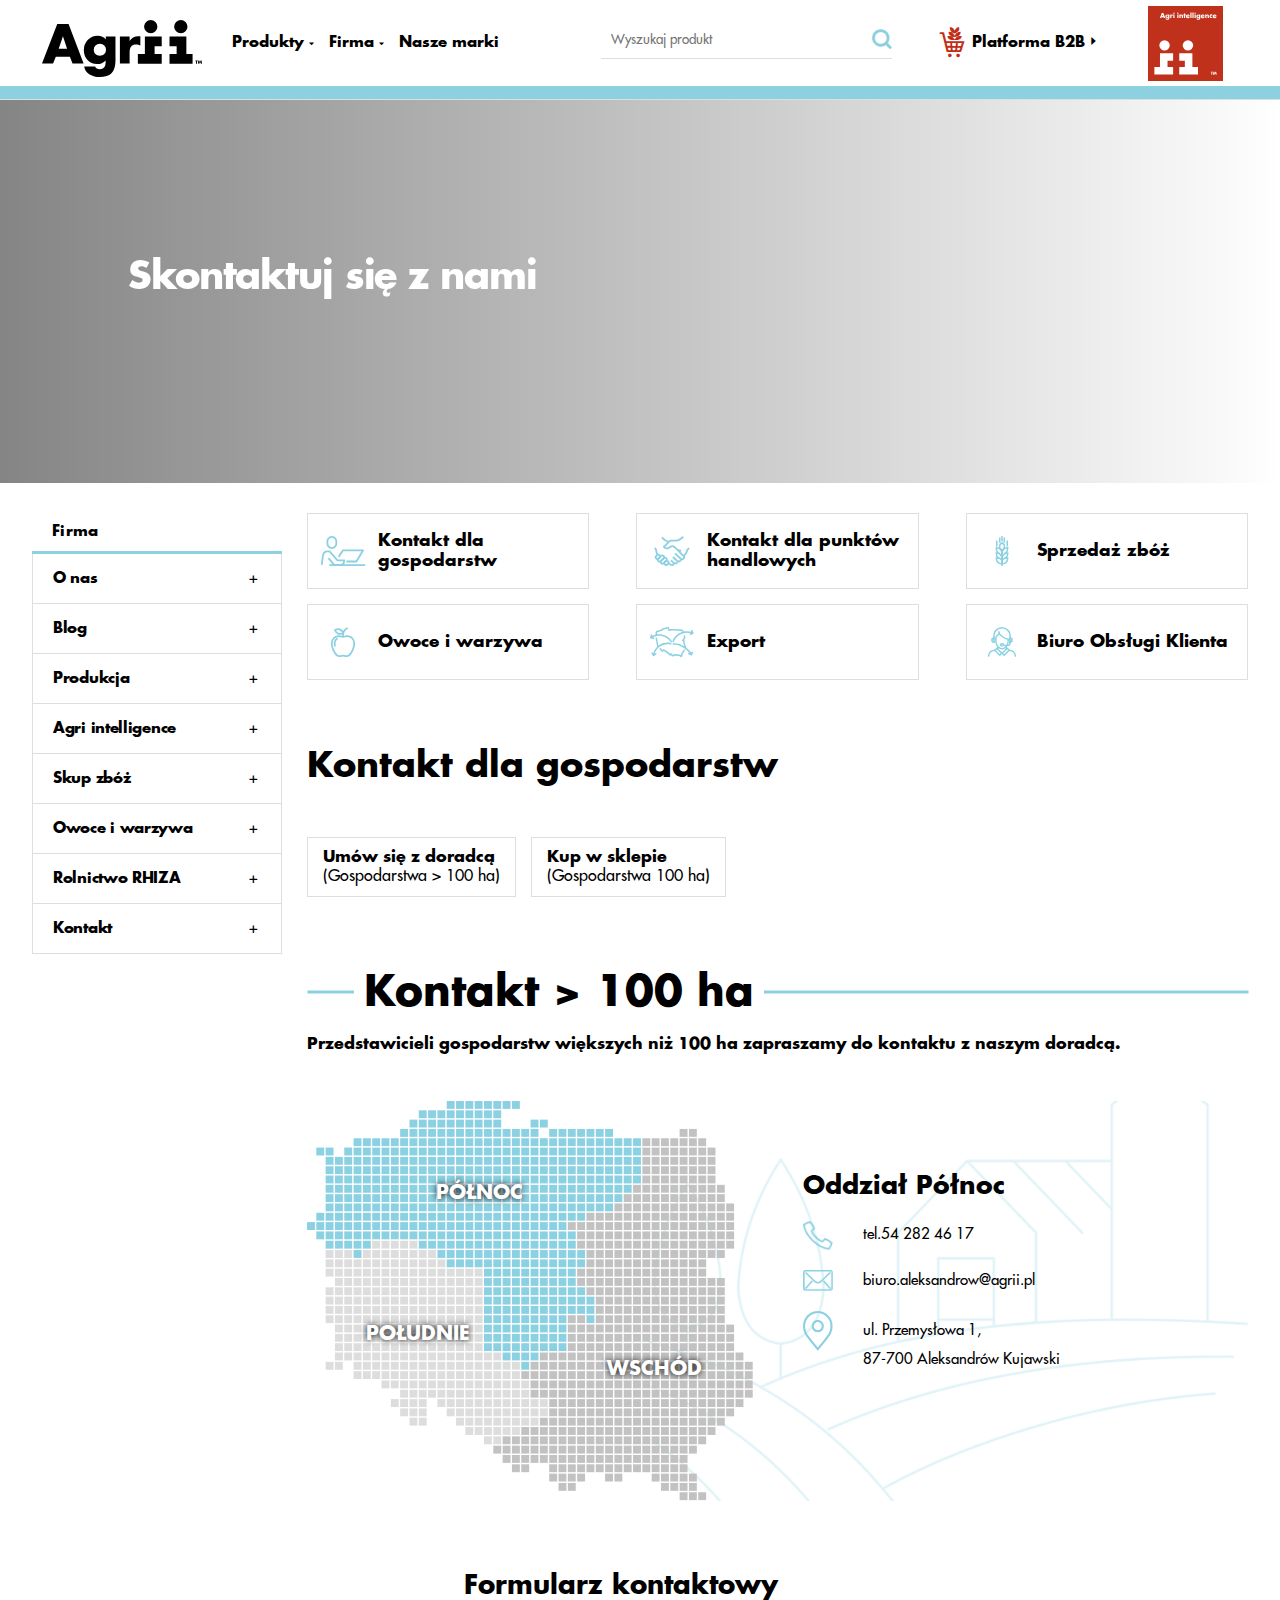
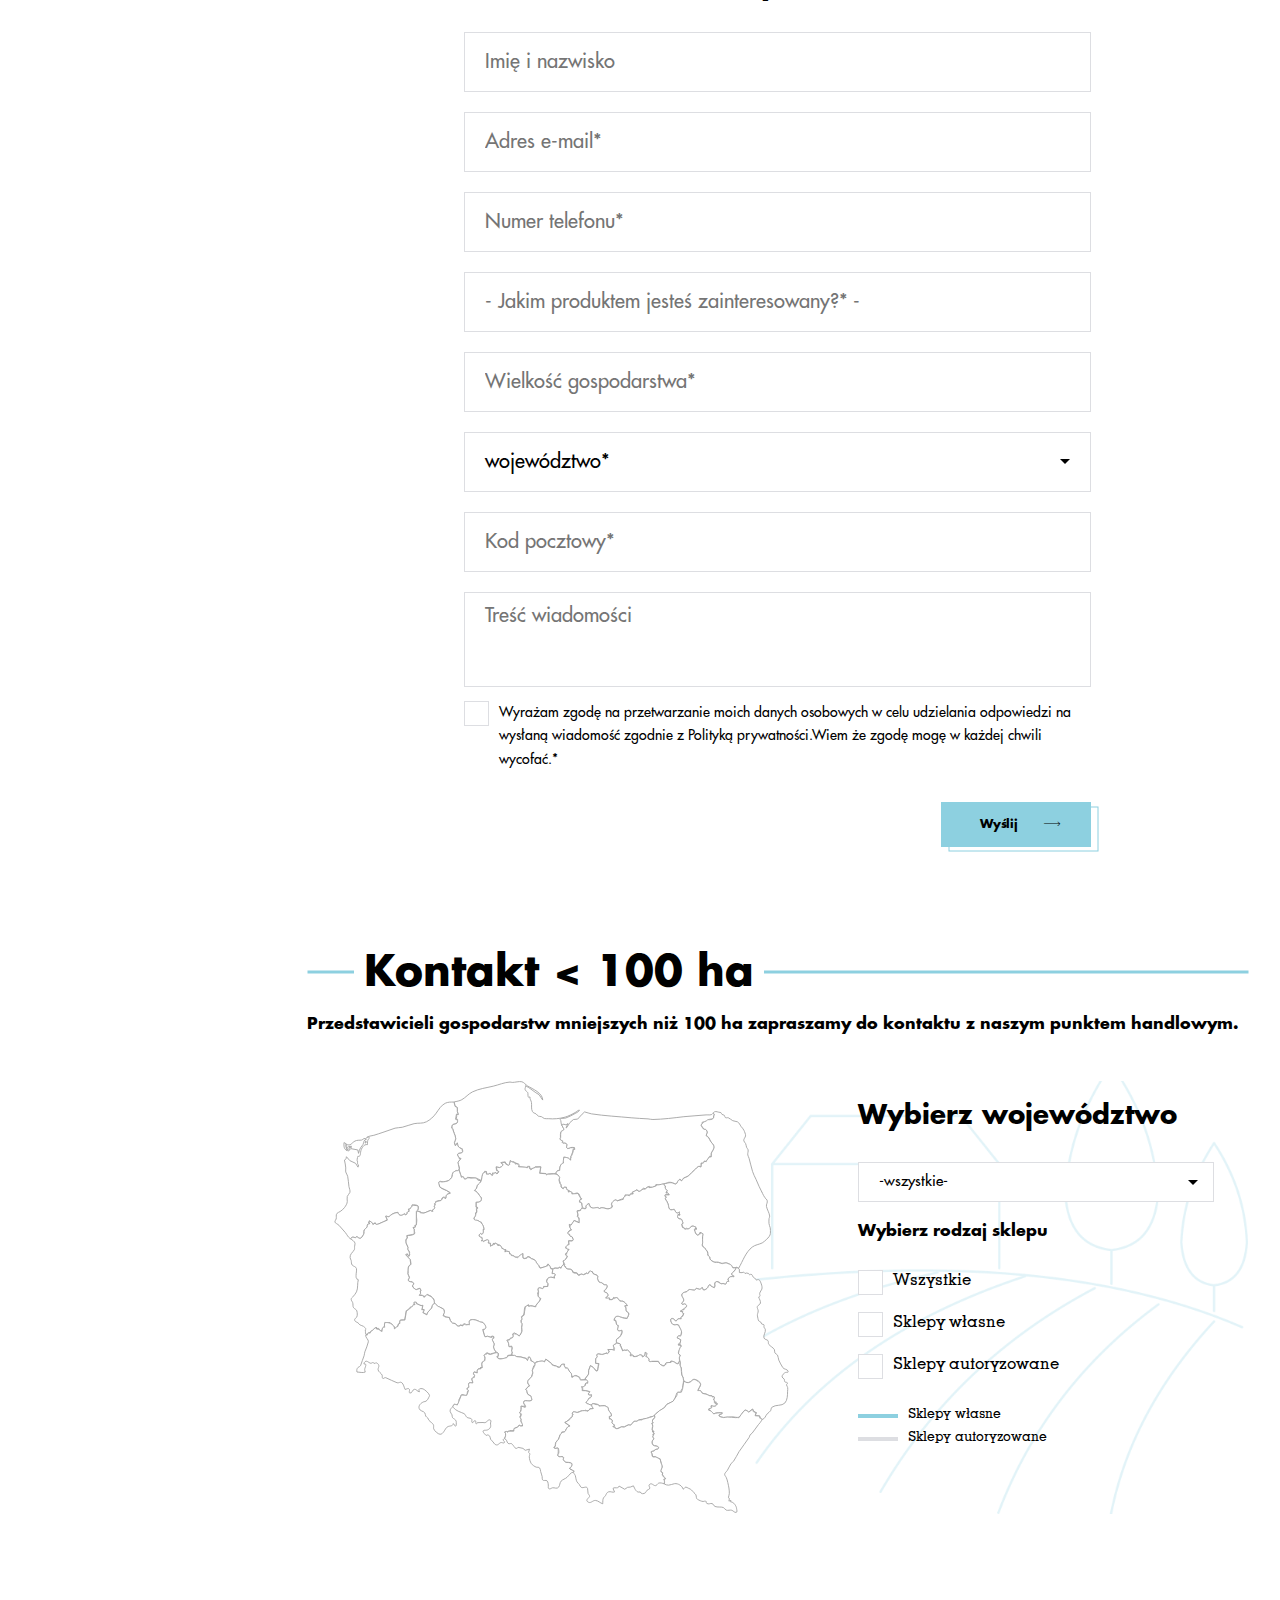
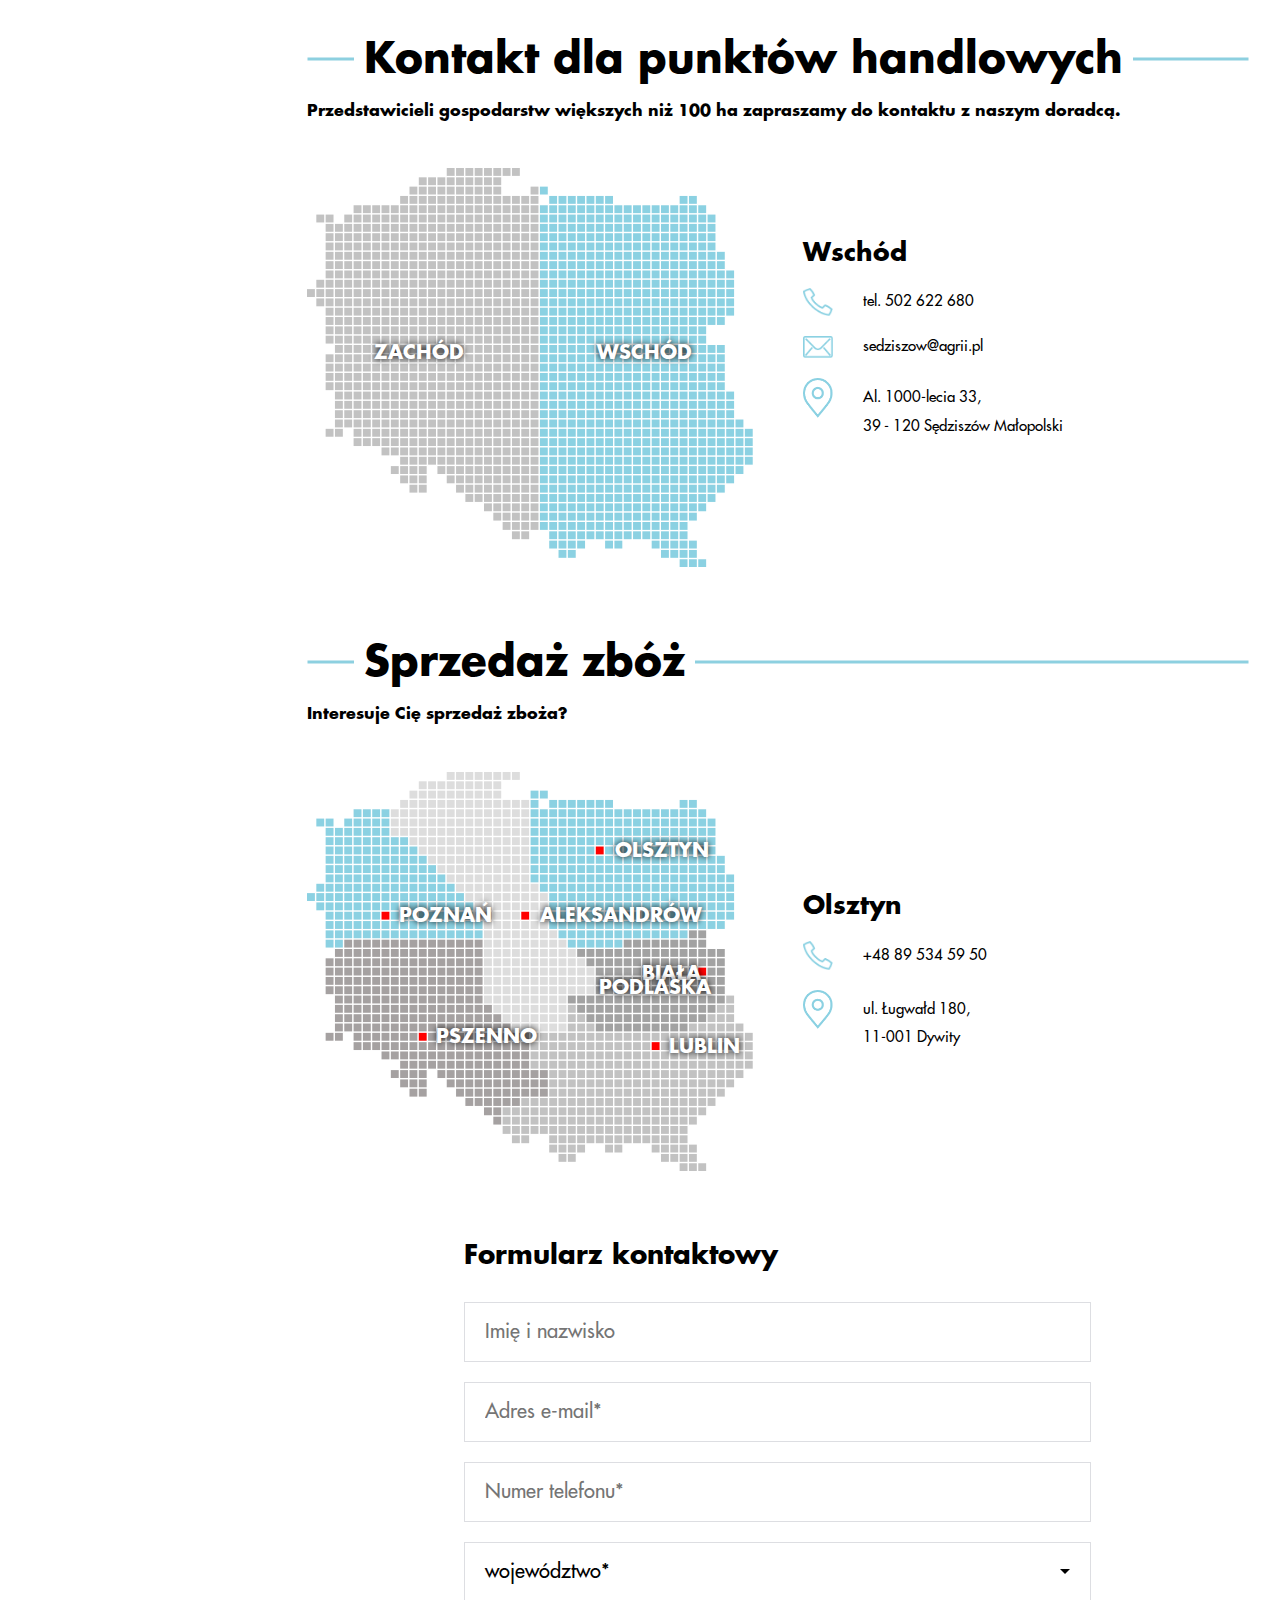
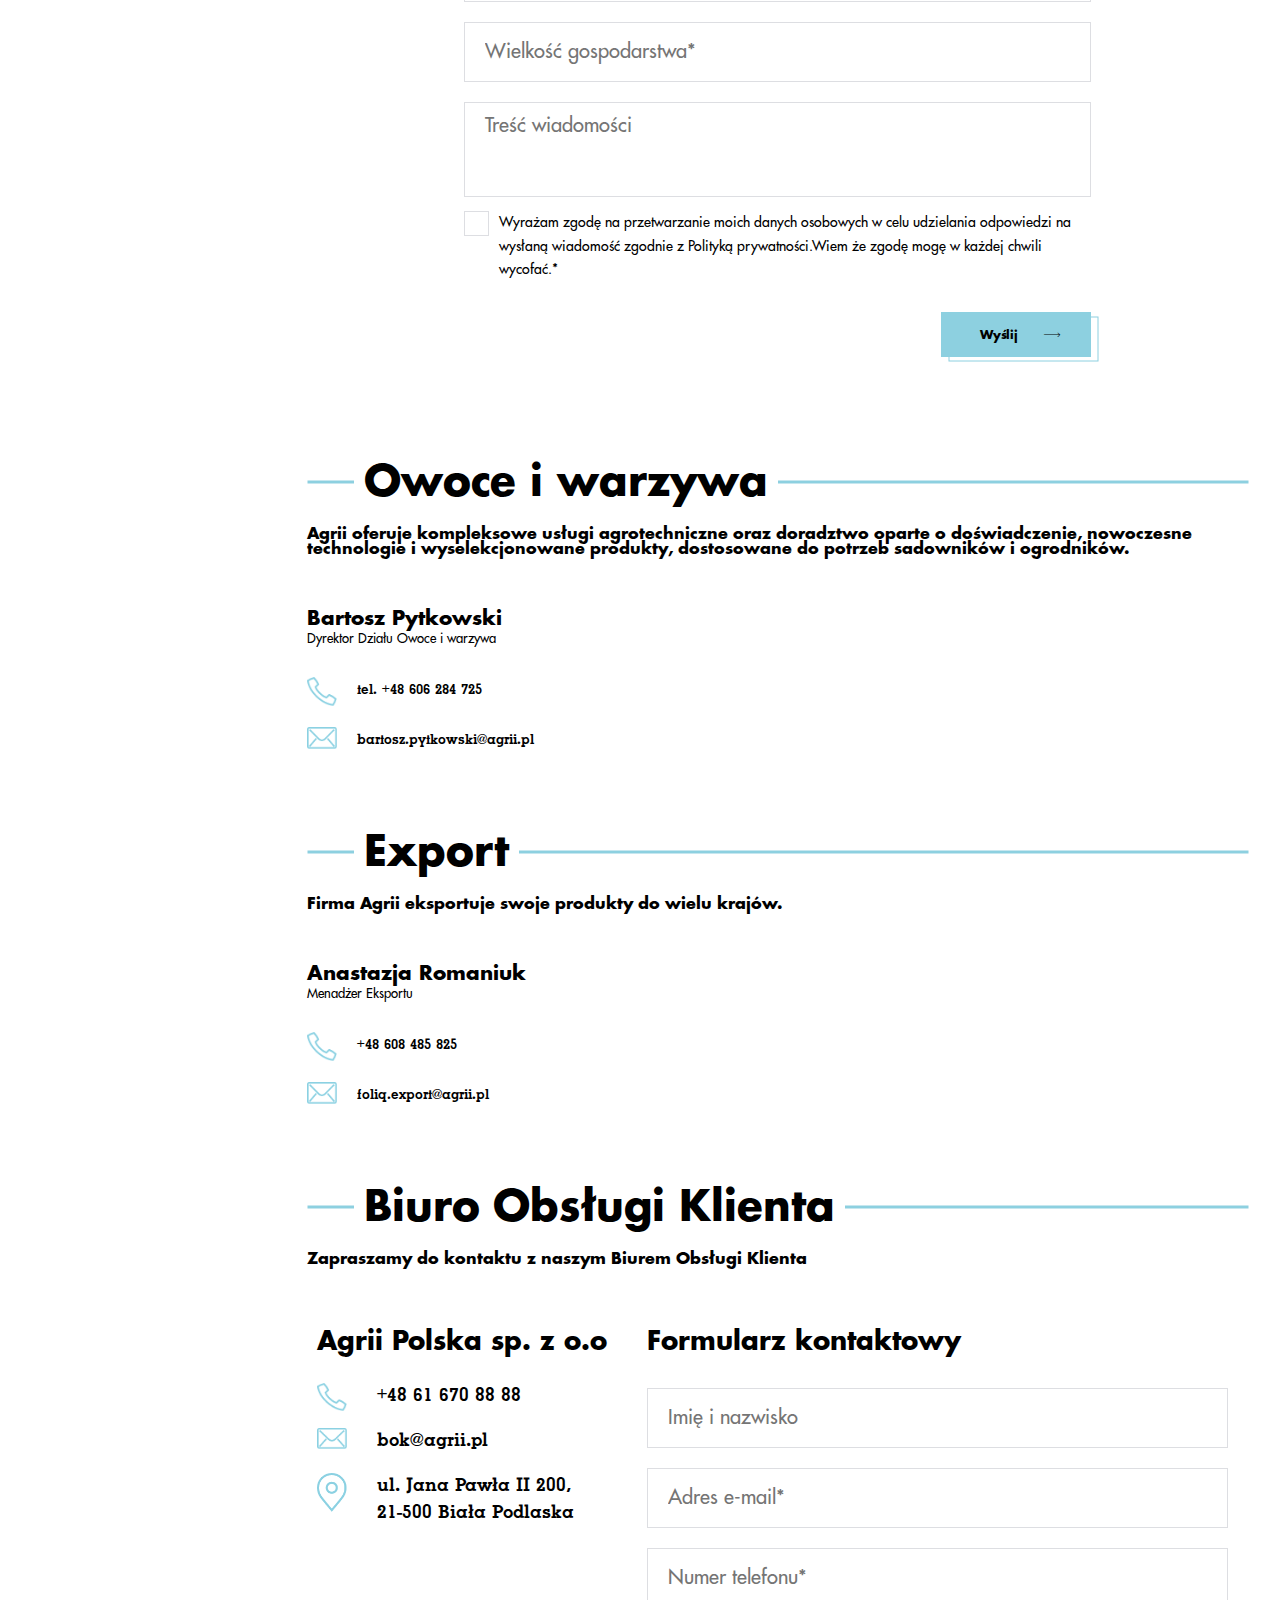
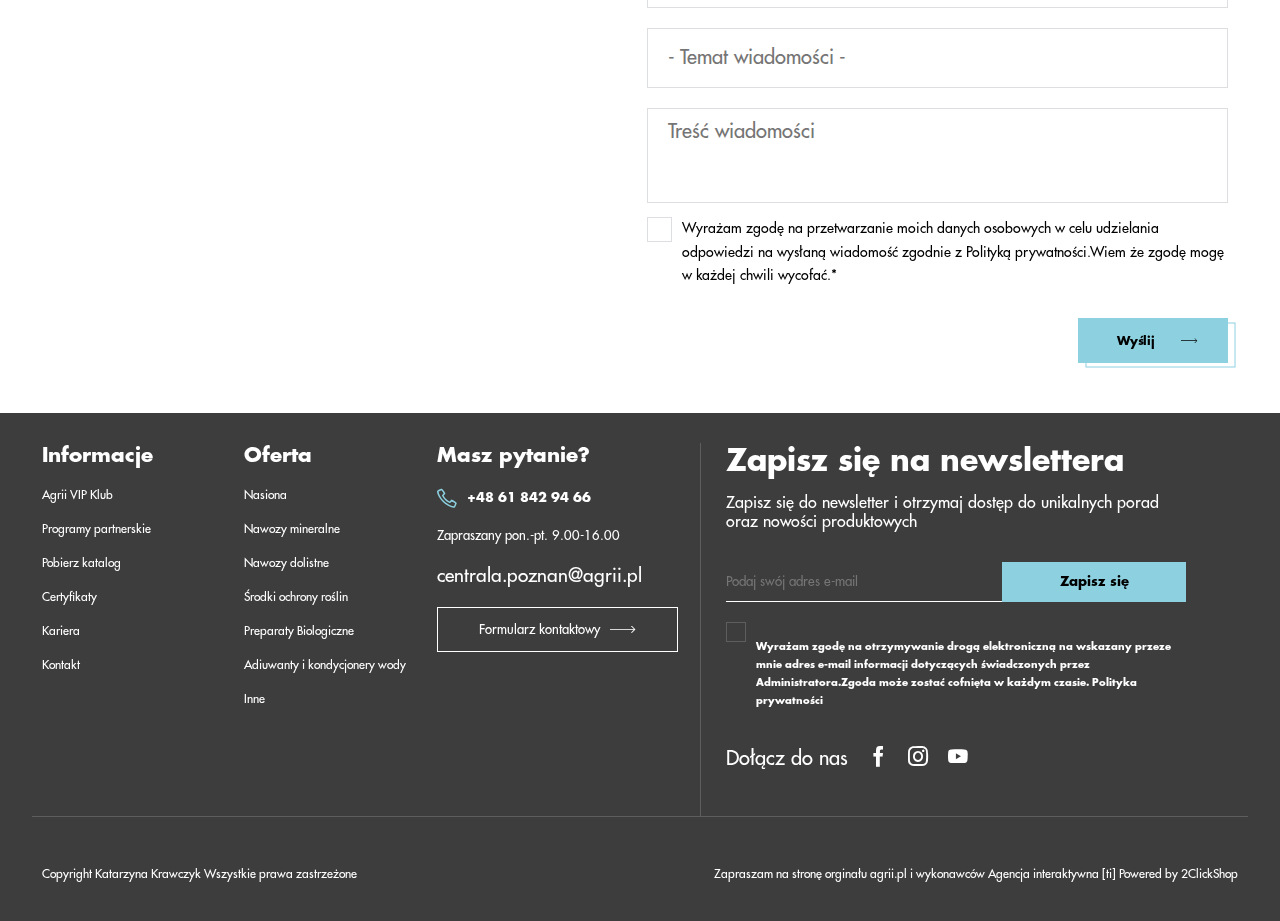
==== commit bb877eb4: "add copyritghts for 2ClickShop and agrii" ====
--- a/contact.html
+++ b/contact.html
@@ -1,4 +1,4 @@
-<!doctype html><html lang="pl"><head><meta charset="UTF-8"><meta http-equiv="X-UA-Compatible" content="IE=edge"><meta name="viewport" content="width=device-width,initial-scale=1"><title>Agrii</title><script defer="defer" src="js/contact.js"></script><link href="contact-da89.css" rel="stylesheet"></head><body><header class="header js__readHeight"><div class="wrapper"><div class="nav"><div class="hamburger"><div class="hamburger__container"><span class="hamburger__element"></span> <span class="hamburger__element"></span> <span class="hamburger__element"></span></div></div><div class="logo"><a href="/index.html" class="logo__link"><img src="images/logo.svg" alt="" class="logo__img"></a></div><div class="menu"><ul class="menu__list"><li data-menu="products" class="menu__list-element js__dynamicMenu"><span class="menu__list-element-text">Produkty</span> <i class="icon-icon_04"></i></li><li data-menu="company" class="menu__list-element js__dynamicMenu"><span class="menu__list-element-text">Firma</span> <i class="icon-icon_04"></i></li><li data-menu="our_brands" class="menu__list-element js__dynamicMenu"><span class="menu__list-element-text">Nasze marki</span></li></ul><div class="menu__popups"><div class="wrapper"><div data-menu="products" class="menu__popups-container"><div class="menu__popup-list-container"><div class="menu__popup-list-header-conatiner"><div class="menu__popup-img-container"><img src="images/category-6.png" alt="" class="menu__popup-img"></div><h2 class="menu__popup-list-header">Nasiona</h2></div><ul class="menu__popup-list"><li class="menu__popup-element"><a href="/productLabel.html" class="menu__popup-element-link">Nasiona kukurydzy</a></li><li class="menu__popup-element"><a href="/productLabel.html" class="menu__popup-element-link">Nasiona rzepaku ozimego</a></li><li class="menu__popup-element"><a href="/productLabel.html" class="menu__popup-element-link">Nasiona rzepaku jarego</a></li><li class="menu__popup-element"><a href="/productLabel.html" class="menu__popup-element-link">Nasiona zbóż ozimych</a></li><li class="menu__popup-element"><a href="/productLabel.html" class="menu__popup-element-link">Nasiona zbóż jarych</a></li><li class="menu__popup-element"><a href="/productLabel.html" class="menu__popup-element-link">Nasiona słonecznika</a></li><li class="menu__popup-element"><a href="/productLabel.html" class="menu__popup-element-link">Nasiona lucerny</a></li><li class="menu__popup-element"><a href="/productLabel.html" class="menu__popup-element-link">Nasiona trawy</a></li><li class="menu__popup-element"><a href="/productLabel.html" class="menu__popup-element-link">Bobowate</a></li></ul></div><div class="menu__popup-list-container"><div class="menu__popup-list-header-conatiner"><div class="menu__popup-img-container"><img src="images/category-71.png" alt="" class="menu__popup-img"></div><h2 class="menu__popup-list-header">Nawozy mineralne</h2></div><ul class="menu__popup-list"><li class="menu__popup-element"><a href="/productLabel.html" class="menu__popup-element-link">Nawozy Agrii</a></li><li class="menu__popup-element"><a href="/productLabel.html" class="menu__popup-element-link">Nawozy wapniowe</a></li><li class="menu__popup-element"><a href="/productLabel.html" class="menu__popup-element-link">Nawozy azotowe</a></li><li class="menu__popup-element"><a href="/productLabel.html" class="menu__popup-element-link">Nawozy wieloskładnikowe</a></li></ul></div><div class="menu__popup-list-container"><div class="menu__popup-list-header-conatiner"><div class="menu__popup-img-container"><img src="images/category-72.png" alt="" class="menu__popup-img"></div><h2 class="menu__popup-list-header">Nawozy dolistne</h2></div><ul class="menu__popup-list"><li class="menu__popup-element"><a href="/productLabel.html" class="menu__popup-element-link">Nawozy dolistne Foliq</a></li><li class="menu__popup-element"><a href="/productLabel.html" class="menu__popup-element-link">Nawozy dolistne inne</a></li></ul></div><div class="menu__popup-list-container"><div class="menu__popup-list-header-conatiner"><div class="menu__popup-img-container"><img src="images/category-73.png" alt="" class="menu__popup-img"></div><h2 class="menu__popup-list-header">Środki ochrony roślin</h2></div><ul class="menu__popup-list"><li class="menu__popup-element"><a href="/productLabel.html" class="menu__popup-element-link">ŚOR Agrii</a></li><li class="menu__popup-element"><a href="/productLabel.html" class="menu__popup-element-link">ŚOR pozostałe</a></li></ul></div><div class="menu__popup-list-container"><div class="menu__popup-list-header-conatiner"><div class="menu__popup-img-container"><img src="images/category-74.png" alt="" class="menu__popup-img"></div><h2 class="menu__popup-list-header">Preparaty biologiczne i stymulatory rozwoju roślin</h2></div><ul class="menu__popup-list"><li class="menu__popup-element"><a href="/productLabel.html" class="menu__popup-element-link">Stymulujące wzrost i rozwój</a></li><li class="menu__popup-element"><a href="/productLabel.html" class="menu__popup-element-link">Stymulujące zdrowotność</a></li></ul></div><div class="menu__popup-list-container"><div class="menu__popup-list-header-conatiner"><div class="menu__popup-img-container"><img src="images/category-75.png" alt="" class="menu__popup-img"></div><h2 class="menu__popup-list-header">Adiuwanty i kondycjonery wody</h2></div><ul class="menu__popup-list"><li class="menu__popup-element"><a href="/productLabel.html" class="menu__popup-element-link">Adiuwanty i kondycjonery wody</a></li></ul></div></div><div data-menu="company" class="menu__popups-container"><div class="menu__popup-list-container"><div class="menu__popup-list-header-conatiner"><h2 class="menu__popup-list-header">O nas</h2></div><ul class="menu__popup-list"><li class="menu__popup-element"><a href="#" class="menu__popup-element-link">Agrii</a></li><li class="menu__popup-element"><a href="#" class="menu__popup-element-link">Kariera</a></li><li class="menu__popup-element"><a href="#" class="menu__popup-element-link">Historia</a></li></ul></div><div class="menu__popup-list-container"><div class="menu__popup-list-header-conatiner"><h2 class="menu__popup-list-header">Blog</h2></div><ul class="menu__popup-list"><li class="menu__popup-element"><a href="#" class="menu__popup-element-link">Wszystkie</a></li><li class="menu__popup-element"><a href="#" class="menu__popup-element-link">Aktualności</a></li><li class="menu__popup-element"><a href="#" class="menu__popup-element-link">Baza wiedzy</a></li><li class="menu__popup-element"><a href="#" class="menu__popup-element-link">Mówią o nas</a></li><li class="menu__popup-element"><a href="#" class="menu__popup-element-link">Pobierz katalog</a></li></ul></div><div class="menu__popup-list-container"><div class="menu__popup-list-header-conatiner"><h2 class="menu__popup-list-header">Produkcja</h2></div><ul class="menu__popup-list"><li class="menu__popup-element"><a href="#" class="menu__popup-element-link">Nasiona</a></li><li class="menu__popup-element"><a href="#" class="menu__popup-element-link">Nawozy dolistne</a></li><li class="menu__popup-element"><a href="#" class="menu__popup-element-link">Nawozy posypowe</a></li><li class="menu__popup-element"><a href="#" class="menu__popup-element-link">Usługi</a></li></ul></div><div class="menu__popup-list-container"><div class="menu__popup-list-header-conatiner"><h2 class="menu__popup-list-header">Agri intelligence</h2></div><ul class="menu__popup-list"><li class="menu__popup-element"><a href="#" class="menu__popup-element-link">Agri intelligence</a></li><li class="menu__popup-element"><a href="#" class="menu__popup-element-link">Agrii Demo</a></li><li class="menu__popup-element"><a href="#" class="menu__popup-element-link">Badania i rozwój</a></li><li class="menu__popup-element"><a href="#" class="menu__popup-element-link">Akademia wiedzy</a></li></ul></div><div class="menu__popup-list-container"><div class="menu__popup-list-header-conatiner"><h2 class="menu__popup-list-header">Skup zbóż</h2></div><ul class="menu__popup-list"><li class="menu__popup-element"><a href="#" class="menu__popup-element-link">Dział Zbożowy</a></li><li class="menu__popup-element"><a href="#" class="menu__popup-element-link">Zboża, rzepak, kukurydza</a></li><li class="menu__popup-element"><a href="#" class="menu__popup-element-link">Produkty ekologiczne</a></li><li class="menu__popup-element"><a href="#" class="menu__popup-element-link">Komponenty paszowe</a></li></ul></div><div class="menu__popup-list-container"><div class="menu__popup-list-header-conatiner"><h2 class="menu__popup-list-header">Owoce i warzywa</h2></div><ul class="menu__popup-list"><li class="menu__popup-element"><a href="#" class="menu__popup-element-link">Owoce i warzywa</a></li></ul></div><div class="menu__popup-list-container"><div class="menu__popup-list-header-conatiner"><h2 class="menu__popup-list-header">Rolnictwo RHIZA</h2></div><ul class="menu__popup-list"><li class="menu__popup-element"><a href="#" class="menu__popup-element-link">Rolnictwo cyfrowe RHIZA</a></li></ul></div><div class="menu__popup-list-container"><div class="menu__popup-list-header-conatiner"><h2 class="menu__popup-list-header">Kontakt</h2></div><ul class="menu__popup-list"><li class="menu__popup-element"><a href="/contact.html" class="menu__popup-element-link">Kontakt</a></li></ul></div></div><div data-menu="our_brands" class="menu__popups-container"><div class="menu__popup-list-container"><div class="menu__popup-list-header-conatiner"><h2 class="menu__popup-list-header">FoliQ</h2></div></div><div class="menu__popup-list-container"><div class="menu__popup-list-header-conatiner"><h2 class="menu__popup-list-header">RHIZA</h2></div></div><div class="menu__popup-list-container"><div class="menu__popup-list-header-conatiner"><h2 class="menu__popup-list-header">Nasiona Dalgety</h2></div></div></div></div></div></div><form action="search.php" class="search"><input placeholder="Wyszukaj produkt" class="search__input"> <button class="search__icon-container"><i class="icon-icon_01"></i></button></form><div class="basket"><a href="#" class="basket__link"><div class="basket__icon-container"><i class="icon-icon_02"></i></div><div class="basket__text-container"><span class="basket__text">Platforma B2B</span><div class="basket__icon-container"><i class="icon-icon_04 icon-icon_04--rotate"></i></div></div></a></div><div class="secound-logo"><a href="#" class="secound-logo__link"><img src="images/logo2.svg" alt="" class="secound-logo__img"></a></div></div></div><div class="hamburger__popup js__popup"><ul class="hamburger__popup-list js__popup-list"></ul></div><div class="hamburger__popup hamburger__popup--sub" data-sublist="produkty"><div class="hamburger__sub-popup-controler"><div class="hamburger__sub-popup-back js__back"><i class="icon-icon_05 icon-icon_05--rotate"></i> <span class="hamburger__sub-popup-text">Powrót</span></div><span class="hamburger__sub-popup-text-header js__subpopup-text"></span></div><ul class="hamburger__popup-list"><li class="hamburger__popup-element"><a href="#" class="hamburger__popup-element-text--link hamburger__popup-element-text">Nasiona</a></li><li class="hamburger__popup-element"><a href="#" class="hamburger__popup-element-text--link hamburger__popup-element-text">Nawozy mineralne</a></li><li class="hamburger__popup-element"><a href="#" class="hamburger__popup-element-text--link hamburger__popup-element-text">Nawozy dolistne</a></li><li class="hamburger__popup-element"><a href="#" class="hamburger__popup-element-text--link hamburger__popup-element-text">Środki ochrony roślin</a></li><li class="hamburger__popup-element"><a href="#" class="hamburger__popup-element-text--link hamburger__popup-element-text">Preparaty biologiczne i stylumatory rozwoju roślin</a></li><li class="hamburger__popup-element"><a href="#" class="hamburger__popup-element-text--link hamburger__popup-element-text">Adiuwanty i kondycjonery wody</a></li></ul></div><div class="hamburger__popup hamburger__popup--sub" data-sublist="produkty2"><div class="hamburger__sub-popup-controler"><div class="hamburger__sub-popup-back js__back"><i class="icon-icon_05 icon-icon_05--rotate"></i> <span class="hamburger__sub-popup-text">Powrót</span></div><span class="hamburger__sub-popup-text-header js__subpopup-text"></span></div><ul class="hamburger__popup-list"><li class="hamburger__popup-element"><a href="#" class="hamburger__popup-element-text--link hamburger__popup-element-text"><b>Firma</b></a></li><li class="hamburger__popup-element"><a href="#" class="hamburger__popup-element-text--link hamburger__popup-element-text">O nas</a></li><li class="hamburger__popup-element"><a href="#" class="hamburger__popup-element-text--link hamburger__popup-element-text">Blog</a></li><li class="hamburger__popup-element"><a href="#" class="hamburger__popup-element-text--link hamburger__popup-element-text">Produkcja</a></li><li class="hamburger__popup-element"><a href="#" class="hamburger__popup-element-text--link hamburger__popup-element-text">Agri intelligence</a></li><li class="hamburger__popup-element"><a href="#" class="hamburger__popup-element-text--link hamburger__popup-element-text">Skup zbóż</a></li><li class="hamburger__popup-element"><a href="#" class="hamburger__popup-element-text--link hamburger__popup-element-text">Owoce i warzywa</a></li><li class="hamburger__popup-element"><a href="#" class="hamburger__popup-element-text--link hamburger__popup-element-text">Rolnictwo RHIZA</a></li><li class="hamburger__popup-element"><a href="#" class="hamburger__popup-element-text--link hamburger__popup-element-text">Kontakt</a></li></ul></div><div class="hamburger__popup hamburger__popup--sub" data-sublist="produkty3"><div class="hamburger__sub-popup-controler"><div class="hamburger__sub-popup-back js__back"><i class="icon-icon_05 icon-icon_05--rotate"></i> <span class="hamburger__sub-popup-text">Powrót</span></div><span class="hamburger__sub-popup-text-header js__subpopup-text"></span></div><ul class="hamburger__popup-list"><li class="hamburger__popup-element"><a href="#" class="hamburger__popup-element-text--link hamburger__popup-element-text"><b>Nasze marki</b></a></li><li class="hamburger__popup-element"><a href="#" class="hamburger__popup-element-text--link hamburger__popup-element-text">FoliQ</a></li><li class="hamburger__popup-element"><a href="#" class="hamburger__popup-element-text--link hamburger__popup-element-text">RHIZA</a></li><li class="hamburger__popup-element"><a href="#" class="hamburger__popup-element-text--link hamburger__popup-element-text">Nasiona Dalgety</a></li></ul></div><form action="search.php" class="searchMob"><input placeholder="Wyszukaj produkt" class="searchMob__input"> <button class="searchMob__icon-container"><i class="icon-icon_01"></i></button></form></header><section class="banner"><div class="agrii__mask"></div><div class="wrapper"><div class="banner__text-container"><p class="banner__text">Skontaktuj się z nami</p></div></div></section><div class="wrapper"><section class="main-contact"><aside class="asideMenu"><h2 class="asideMenu__header">Firma</h2><ul class="asideMenu__list"><li class="asideMenu__element js__search-in js__addActive"><div class="asideMenu__element-header-container"><span class="asideMenu__element-text">O nas</span><div class="asideMenu__element-icon"></div></div><div class="asideMenu__popup"><ul class="asideMenu__popup-list"><li class="asideMenu__popup-element"><a href="#" class="asideMenu__popup-link">Agrii</a></li><li class="asideMenu__popup-element"><a href="#" class="asideMenu__popup-link">Kariera</a></li><li class="asideMenu__popup-element"><a href="#" class="asideMenu__popup-link">Historia</a></li></ul></div></li><li class="asideMenu__element js__search-in js__addActive"><div class="asideMenu__element-header-container"><span class="asideMenu__element-text">Blog</span><div class="asideMenu__element-icon"></div></div><div class="asideMenu__popup"><ul class="asideMenu__popup-list"><li class="asideMenu__popup-element"><a href="#" class="asideMenu__popup-link">Wszystkie</a></li><li class="asideMenu__popup-element"><a href="#" class="asideMenu__popup-link">Aktualności</a></li><li class="asideMenu__popup-element"><a href="#" class="asideMenu__popup-link">Baza wiedzy</a></li><li class="asideMenu__popup-element"><a href="#" class="asideMenu__popup-link">Mówią o nas</a></li><li class="asideMenu__popup-element"><a href="#" class="asideMenu__popup-link">Pobierz katalog</a></li></ul></div></li><li class="asideMenu__element js__search-in js__addActive"><div class="asideMenu__element-header-container"><span class="asideMenu__element-text">Produkcja</span><div class="asideMenu__element-icon"></div></div><div class="asideMenu__popup"><ul class="asideMenu__popup-list"><li class="asideMenu__popup-element"><a href="#" class="asideMenu__popup-link">Nasiona</a></li><li class="asideMenu__popup-element"><a href="#" class="asideMenu__popup-link">Nawozy dolistne</a></li><li class="asideMenu__popup-element"><a href="#" class="asideMenu__popup-link">Nawozy posypowe</a></li><li class="asideMenu__popup-element"><a href="#" class="asideMenu__popup-link">Usługi</a></li></ul></div></li><li class="asideMenu__element js__search-in js__addActive"><div class="asideMenu__element-header-container"><span class="asideMenu__element-text">Agri intelligence</span><div class="asideMenu__element-icon"></div></div><div class="asideMenu__popup"><ul class="asideMenu__popup-list"><li class="asideMenu__popup-element"><a href="#" class="asideMenu__popup-link">Agri intelligence</a></li><li class="asideMenu__popup-element"><a href="#" class="asideMenu__popup-link">Agrii Demo</a></li><li class="asideMenu__popup-element"><a href="#" class="asideMenu__popup-link">Badania i rozwój</a></li><li class="asideMenu__popup-element"><a href="#" class="asideMenu__popup-link">Akademia Wiedzy</a></li></ul></div></li><li class="asideMenu__element js__search-in js__addActive"><div class="asideMenu__element-header-container"><span class="asideMenu__element-text">Skup zbóż</span><div class="asideMenu__element-icon"></div></div><div class="asideMenu__popup"><ul class="asideMenu__popup-list"><li class="asideMenu__popup-element"><a href="#" class="asideMenu__popup-link">Dział Zbożowy</a></li><li class="asideMenu__popup-element"><a href="#" class="asideMenu__popup-link">Zboża, rzepak, kukurydza</a></li><li class="asideMenu__popup-element"><a href="#" class="asideMenu__popup-link">Produkty ekologiczne</a></li><li class="asideMenu__popup-element"><a href="#" class="asideMenu__popup-link">Komponenty paszowe</a></li></ul></div></li><li class="asideMenu__element js__search-in js__addActive"><div class="asideMenu__element-header-container"><span class="asideMenu__element-text">Owoce i warzywa</span><div class="asideMenu__element-icon"></div></div><div class="asideMenu__popup"><ul class="asideMenu__popup-list"><li class="asideMenu__popup-element"><a href="#" class="asideMenu__popup-link">Owoce i warzywa</a></li></ul></div></li><li class="asideMenu__element js__search-in js__addActive"><div class="asideMenu__element-header-container"><span class="asideMenu__element-text">Rolnictwo RHIZA</span><div class="asideMenu__element-icon"></div></div><div class="asideMenu__popup"><ul class="asideMenu__popup-list"><li class="asideMenu__popup-element"><a href="#" class="asideMenu__popup-link">Rolnictwo cyfrowe RHIZA</a></li></ul></div></li><li class="asideMenu__element js__search-in js__addActive"><div class="asideMenu__element-header-container"><span class="asideMenu__element-text">Kontakt</span><div class="asideMenu__element-icon"></div></div><div class="asideMenu__popup"><ul class="asideMenu__popup-list"><li class="asideMenu__popup-element"><a href="#" class="asideMenu__popup-link">Kontakt</a></li></ul></div></li></ul></aside><div class="main-contact__container"><section class="controlPanel"><div data-scroll="farms" class="controlPanel__element js__controlElement"><div class="controlPanel__img-container"><img src="images/farmsContact.svg" alt="" class="controlPanel__img"></div><span class="controlPanel__element-text">Kontakt dla gospodarstw</span></div><div data-scroll="trade" class="controlPanel__element js__controlElement"><div class="controlPanel__img-container"><img src="images/contactB2B.svg" alt="" class="controlPanel__img"></div><span class="controlPanel__element-text">Kontakt dla punktów handlowych</span></div><div data-scroll="sell" class="controlPanel__element js__controlElement"><div class="controlPanel__img-container"><img src="images/buyCerals.svg" alt="" class="controlPanel__img"></div><span class="controlPanel__element-text">Sprzedaż zbóż</span></div><div data-scroll="vege" class="controlPanel__element js__controlElement"><div class="controlPanel__img-container"><img src="images/firstSite.svg" alt="" class="controlPanel__img"></div><span class="controlPanel__element-text">Owoce i warzywa</span></div><div data-scroll="export" class="controlPanel__element js__controlElement"><div class="controlPanel__img-container"><img src="images/thirdSite.svg" alt="" class="controlPanel__img"></div><span class="controlPanel__element-text">Export</span></div><div data-scroll="bok" class="controlPanel__element js__controlElement"><div class="controlPanel__img-container"><img src="images/secSite.svg" alt="" class="controlPanel__img"></div><span class="controlPanel__element-text">Biuro Obsługi Klienta</span></div></section><section data-scroll="farms" class="farmControl js__goTo"><span class="farmControl__header">Kontakt dla gospodarstw</span><div class="farmControl__container"><div data-scroll="farmsBig" class="farmControl__element js__controlElement"><span class="farmControl__element-text"><b>Umów się z doradcą</b></span> <span class="farmControl__element-text">(Gospodarstwa > 100 ha)</span></div><div data-scroll="farmsSmall" class="farmControl__element js__controlElement"><span class="farmControl__element-text"><b>Kup w sklepie</b></span> <span class="farmControl__element-text">(Gospodarstwa 100 ha)</span></div></div></section><section data-scroll="farmsBig" class="bigFarms js__goTo"><div class="agrii__header-conatiner"><div class="agrii__header-text-container"><span class="agrii__header-text">Kontakt > 100 ha</span></div><p class="agrii__header-text-small">Przedstawicieli gospodarstw większych niż 100 ha zapraszamy do kontaktu z naszym doradcą.</p></div><div class="bigFarms__map-container"><svg class="bigFarms__map js__map" xmlns="http://www.w3.org/2000/svg" xmlns:xlink="http://www.w3.org/1999/xlink" version="1.1" id="Warstwa_1" x="0px" y="0px" viewBox="0 0 622 557" style="enable-background:new 0 0 622 557;" xml:space="preserve"><style>.st0 {
+<!doctype html><html lang="pl"><head><meta charset="UTF-8"><meta http-equiv="X-UA-Compatible" content="IE=edge"><meta name="viewport" content="width=device-width,initial-scale=1"><title>Agrii</title><script defer="defer" src="js/contact.js"></script><link href="contact-da89.css" rel="stylesheet"></head><body><header class="header js__readHeight"><div class="wrapper"><div class="nav"><div class="hamburger"><div class="hamburger__container"><span class="hamburger__element"></span> <span class="hamburger__element"></span> <span class="hamburger__element"></span></div></div><div class="logo"><a href="index.html" class="logo__link"><img src="images/logo.svg" alt="" class="logo__img"></a></div><div class="menu"><ul class="menu__list"><li data-menu="products" class="menu__list-element js__dynamicMenu"><span class="menu__list-element-text">Produkty</span> <i class="icon-icon_04"></i></li><li data-menu="company" class="menu__list-element js__dynamicMenu"><span class="menu__list-element-text">Firma</span> <i class="icon-icon_04"></i></li><li data-menu="our_brands" class="menu__list-element js__dynamicMenu"><span class="menu__list-element-text">Nasze marki</span></li></ul><div class="menu__popups"><div class="wrapper"><div data-menu="products" class="menu__popups-container"><div class="menu__popup-list-container"><div class="menu__popup-list-header-conatiner"><div class="menu__popup-img-container"><img src="images/category-6.png" alt="" class="menu__popup-img"></div><h2 class="menu__popup-list-header">Nasiona</h2></div><ul class="menu__popup-list"><li class="menu__popup-element"><a href="productLabel.html" class="menu__popup-element-link">Nasiona kukurydzy</a></li><li class="menu__popup-element"><a href="productLabel.html" class="menu__popup-element-link">Nasiona rzepaku ozimego</a></li><li class="menu__popup-element"><a href="productLabel.html" class="menu__popup-element-link">Nasiona rzepaku jarego</a></li><li class="menu__popup-element"><a href="productLabel.html" class="menu__popup-element-link">Nasiona zbóż ozimych</a></li><li class="menu__popup-element"><a href="productLabel.html" class="menu__popup-element-link">Nasiona zbóż jarych</a></li><li class="menu__popup-element"><a href="productLabel.html" class="menu__popup-element-link">Nasiona słonecznika</a></li><li class="menu__popup-element"><a href="productLabel.html" class="menu__popup-element-link">Nasiona lucerny</a></li><li class="menu__popup-element"><a href="productLabel.html" class="menu__popup-element-link">Nasiona trawy</a></li><li class="menu__popup-element"><a href="productLabel.html" class="menu__popup-element-link">Bobowate</a></li></ul></div><div class="menu__popup-list-container"><div class="menu__popup-list-header-conatiner"><div class="menu__popup-img-container"><img src="images/category-71.png" alt="" class="menu__popup-img"></div><h2 class="menu__popup-list-header">Nawozy mineralne</h2></div><ul class="menu__popup-list"><li class="menu__popup-element"><a href="productLabel.html" class="menu__popup-element-link">Nawozy Agrii</a></li><li class="menu__popup-element"><a href="productLabel.html" class="menu__popup-element-link">Nawozy wapniowe</a></li><li class="menu__popup-element"><a href="productLabel.html" class="menu__popup-element-link">Nawozy azotowe</a></li><li class="menu__popup-element"><a href="productLabel.html" class="menu__popup-element-link">Nawozy wieloskładnikowe</a></li></ul></div><div class="menu__popup-list-container"><div class="menu__popup-list-header-conatiner"><div class="menu__popup-img-container"><img src="images/category-72.png" alt="" class="menu__popup-img"></div><h2 class="menu__popup-list-header">Nawozy dolistne</h2></div><ul class="menu__popup-list"><li class="menu__popup-element"><a href="productLabel.html" class="menu__popup-element-link">Nawozy dolistne Foliq</a></li><li class="menu__popup-element"><a href="productLabel.html" class="menu__popup-element-link">Nawozy dolistne inne</a></li></ul></div><div class="menu__popup-list-container"><div class="menu__popup-list-header-conatiner"><div class="menu__popup-img-container"><img src="images/category-73.png" alt="" class="menu__popup-img"></div><h2 class="menu__popup-list-header">Środki ochrony roślin</h2></div><ul class="menu__popup-list"><li class="menu__popup-element"><a href="productLabel.html" class="menu__popup-element-link">ŚOR Agrii</a></li><li class="menu__popup-element"><a href="productLabel.html" class="menu__popup-element-link">ŚOR pozostałe</a></li></ul></div><div class="menu__popup-list-container"><div class="menu__popup-list-header-conatiner"><div class="menu__popup-img-container"><img src="images/category-74.png" alt="" class="menu__popup-img"></div><h2 class="menu__popup-list-header">Preparaty biologiczne i stymulatory rozwoju roślin</h2></div><ul class="menu__popup-list"><li class="menu__popup-element"><a href="productLabel.html" class="menu__popup-element-link">Stymulujące wzrost i rozwój</a></li><li class="menu__popup-element"><a href="productLabel.html" class="menu__popup-element-link">Stymulujące zdrowotność</a></li></ul></div><div class="menu__popup-list-container"><div class="menu__popup-list-header-conatiner"><div class="menu__popup-img-container"><img src="images/category-75.png" alt="" class="menu__popup-img"></div><h2 class="menu__popup-list-header">Adiuwanty i kondycjonery wody</h2></div><ul class="menu__popup-list"><li class="menu__popup-element"><a href="productLabel.html" class="menu__popup-element-link">Adiuwanty i kondycjonery wody</a></li></ul></div></div><div data-menu="company" class="menu__popups-container"><div class="menu__popup-list-container"><div class="menu__popup-list-header-conatiner"><h2 class="menu__popup-list-header">O nas</h2></div><ul class="menu__popup-list"><li class="menu__popup-element"><a href="#" class="menu__popup-element-link">Agrii</a></li><li class="menu__popup-element"><a href="#" class="menu__popup-element-link">Kariera</a></li><li class="menu__popup-element"><a href="#" class="menu__popup-element-link">Historia</a></li></ul></div><div class="menu__popup-list-container"><div class="menu__popup-list-header-conatiner"><h2 class="menu__popup-list-header">Blog</h2></div><ul class="menu__popup-list"><li class="menu__popup-element"><a href="#" class="menu__popup-element-link">Wszystkie</a></li><li class="menu__popup-element"><a href="#" class="menu__popup-element-link">Aktualności</a></li><li class="menu__popup-element"><a href="#" class="menu__popup-element-link">Baza wiedzy</a></li><li class="menu__popup-element"><a href="#" class="menu__popup-element-link">Mówią o nas</a></li><li class="menu__popup-element"><a href="#" class="menu__popup-element-link">Pobierz katalog</a></li></ul></div><div class="menu__popup-list-container"><div class="menu__popup-list-header-conatiner"><h2 class="menu__popup-list-header">Produkcja</h2></div><ul class="menu__popup-list"><li class="menu__popup-element"><a href="#" class="menu__popup-element-link">Nasiona</a></li><li class="menu__popup-element"><a href="#" class="menu__popup-element-link">Nawozy dolistne</a></li><li class="menu__popup-element"><a href="#" class="menu__popup-element-link">Nawozy posypowe</a></li><li class="menu__popup-element"><a href="#" class="menu__popup-element-link">Usługi</a></li></ul></div><div class="menu__popup-list-container"><div class="menu__popup-list-header-conatiner"><h2 class="menu__popup-list-header">Agri intelligence</h2></div><ul class="menu__popup-list"><li class="menu__popup-element"><a href="#" class="menu__popup-element-link">Agri intelligence</a></li><li class="menu__popup-element"><a href="#" class="menu__popup-element-link">Agrii Demo</a></li><li class="menu__popup-element"><a href="#" class="menu__popup-element-link">Badania i rozwój</a></li><li class="menu__popup-element"><a href="#" class="menu__popup-element-link">Akademia wiedzy</a></li></ul></div><div class="menu__popup-list-container"><div class="menu__popup-list-header-conatiner"><h2 class="menu__popup-list-header">Skup zbóż</h2></div><ul class="menu__popup-list"><li class="menu__popup-element"><a href="#" class="menu__popup-element-link">Dział Zbożowy</a></li><li class="menu__popup-element"><a href="#" class="menu__popup-element-link">Zboża, rzepak, kukurydza</a></li><li class="menu__popup-element"><a href="#" class="menu__popup-element-link">Produkty ekologiczne</a></li><li class="menu__popup-element"><a href="#" class="menu__popup-element-link">Komponenty paszowe</a></li></ul></div><div class="menu__popup-list-container"><div class="menu__popup-list-header-conatiner"><h2 class="menu__popup-list-header">Owoce i warzywa</h2></div><ul class="menu__popup-list"><li class="menu__popup-element"><a href="#" class="menu__popup-element-link">Owoce i warzywa</a></li></ul></div><div class="menu__popup-list-container"><div class="menu__popup-list-header-conatiner"><h2 class="menu__popup-list-header">Rolnictwo RHIZA</h2></div><ul class="menu__popup-list"><li class="menu__popup-element"><a href="#" class="menu__popup-element-link">Rolnictwo cyfrowe RHIZA</a></li></ul></div><div class="menu__popup-list-container"><div class="menu__popup-list-header-conatiner"><h2 class="menu__popup-list-header">Kontakt</h2></div><ul class="menu__popup-list"><li class="menu__popup-element"><a href="/contact.html" class="menu__popup-element-link">Kontakt</a></li></ul></div></div><div data-menu="our_brands" class="menu__popups-container"><div class="menu__popup-list-container"><div class="menu__popup-list-header-conatiner"><h2 class="menu__popup-list-header">FoliQ</h2></div></div><div class="menu__popup-list-container"><div class="menu__popup-list-header-conatiner"><h2 class="menu__popup-list-header">RHIZA</h2></div></div><div class="menu__popup-list-container"><div class="menu__popup-list-header-conatiner"><h2 class="menu__popup-list-header">Nasiona Dalgety</h2></div></div></div></div></div></div><form action="search.php" class="search"><input placeholder="Wyszukaj produkt" class="search__input"> <button class="search__icon-container"><i class="icon-icon_01"></i></button></form><div class="basket"><a href="#" class="basket__link"><div class="basket__icon-container"><i class="icon-icon_02"></i></div><div class="basket__text-container"><span class="basket__text">Platforma B2B</span><div class="basket__icon-container"><i class="icon-icon_04 icon-icon_04--rotate"></i></div></div></a></div><div class="secound-logo"><a href="#" class="secound-logo__link"><img src="images/logo2.svg" alt="" class="secound-logo__img"></a></div></div></div><div class="hamburger__popup js__popup"><ul class="hamburger__popup-list js__popup-list"></ul></div><div class="hamburger__popup hamburger__popup--sub" data-sublist="produkty"><div class="hamburger__sub-popup-controler"><div class="hamburger__sub-popup-back js__back"><i class="icon-icon_05 icon-icon_05--rotate"></i> <span class="hamburger__sub-popup-text">Powrót</span></div><span class="hamburger__sub-popup-text-header js__subpopup-text"></span></div><ul class="hamburger__popup-list"><li class="hamburger__popup-element"><a href="productLabel.html" class="hamburger__popup-element-text--link hamburger__popup-element-text">Nasiona</a></li><li class="hamburger__popup-element"><a href="productLabel.html" class="hamburger__popup-element-text--link hamburger__popup-element-text">Nawozy mineralne</a></li><li class="hamburger__popup-element"><a href="productLabel.html" class="hamburger__popup-element-text--link hamburger__popup-element-text">Nawozy dolistne</a></li><li class="hamburger__popup-element"><a href="productLabel.html" class="hamburger__popup-element-text--link hamburger__popup-element-text">Środki ochrony roślin</a></li><li class="hamburger__popup-element"><a href="productLabel.html" class="hamburger__popup-element-text--link hamburger__popup-element-text">Preparaty biologiczne i stylumatory rozwoju roślin</a></li><li class="hamburger__popup-element"><a href="productLabel.html" class="hamburger__popup-element-text--link hamburger__popup-element-text">Adiuwanty i kondycjonery wody</a></li></ul></div><div class="hamburger__popup hamburger__popup--sub" data-sublist="produkty2"><div class="hamburger__sub-popup-controler"><div class="hamburger__sub-popup-back js__back"><i class="icon-icon_05 icon-icon_05--rotate"></i> <span class="hamburger__sub-popup-text">Powrót</span></div><span class="hamburger__sub-popup-text-header js__subpopup-text"></span></div><ul class="hamburger__popup-list"><li class="hamburger__popup-element"><a href="productLabel.html" class="hamburger__popup-element-text--link hamburger__popup-element-text"><b>Firma</b></a></li><li class="hamburger__popup-element"><a href="productLabel.html" class="hamburger__popup-element-text--link hamburger__popup-element-text">O nas</a></li><li class="hamburger__popup-element"><a href="#" class="hamburger__popup-element-text--link hamburger__popup-element-text">Blog</a></li><li class="hamburger__popup-element"><a href="#" class="hamburger__popup-element-text--link hamburger__popup-element-text">Produkcja</a></li><li class="hamburger__popup-element"><a href="#" class="hamburger__popup-element-text--link hamburger__popup-element-text">Agri intelligence</a></li><li class="hamburger__popup-element"><a href="#" class="hamburger__popup-element-text--link hamburger__popup-element-text">Skup zbóż</a></li><li class="hamburger__popup-element"><a href="#" class="hamburger__popup-element-text--link hamburger__popup-element-text">Owoce i warzywa</a></li><li class="hamburger__popup-element"><a href="#" class="hamburger__popup-element-text--link hamburger__popup-element-text">Rolnictwo RHIZA</a></li><li class="hamburger__popup-element"><a href="#" class="hamburger__popup-element-text--link hamburger__popup-element-text">Kontakt</a></li></ul></div><div class="hamburger__popup hamburger__popup--sub" data-sublist="produkty3"><div class="hamburger__sub-popup-controler"><div class="hamburger__sub-popup-back js__back"><i class="icon-icon_05 icon-icon_05--rotate"></i> <span class="hamburger__sub-popup-text">Powrót</span></div><span class="hamburger__sub-popup-text-header js__subpopup-text"></span></div><ul class="hamburger__popup-list"><li class="hamburger__popup-element"><a href="#" class="hamburger__popup-element-text--link hamburger__popup-element-text"><b>Nasze marki</b></a></li><li class="hamburger__popup-element"><a href="#" class="hamburger__popup-element-text--link hamburger__popup-element-text">FoliQ</a></li><li class="hamburger__popup-element"><a href="#" class="hamburger__popup-element-text--link hamburger__popup-element-text">RHIZA</a></li><li class="hamburger__popup-element"><a href="#" class="hamburger__popup-element-text--link hamburger__popup-element-text">Nasiona Dalgety</a></li></ul></div><form action="search.php" class="searchMob"><input placeholder="Wyszukaj produkt" class="searchMob__input"> <button class="searchMob__icon-container"><i class="icon-icon_01"></i></button></form></header><section class="banner"><div class="agrii__mask"></div><div class="wrapper"><div class="banner__text-container"><p class="banner__text">Skontaktuj się z nami</p></div></div></section><div class="wrapper"><section class="main-contact"><aside class="asideMenu"><h2 class="asideMenu__header">Firma</h2><ul class="asideMenu__list"><li class="asideMenu__element js__search-in js__addActive"><div class="asideMenu__element-header-container"><span class="asideMenu__element-text">O nas</span><div class="asideMenu__element-icon"></div></div><div class="asideMenu__popup"><ul class="asideMenu__popup-list"><li class="asideMenu__popup-element"><a href="#" class="asideMenu__popup-link">Agrii</a></li><li class="asideMenu__popup-element"><a href="#" class="asideMenu__popup-link">Kariera</a></li><li class="asideMenu__popup-element"><a href="#" class="asideMenu__popup-link">Historia</a></li></ul></div></li><li class="asideMenu__element js__search-in js__addActive"><div class="asideMenu__element-header-container"><span class="asideMenu__element-text">Blog</span><div class="asideMenu__element-icon"></div></div><div class="asideMenu__popup"><ul class="asideMenu__popup-list"><li class="asideMenu__popup-element"><a href="#" class="asideMenu__popup-link">Wszystkie</a></li><li class="asideMenu__popup-element"><a href="#" class="asideMenu__popup-link">Aktualności</a></li><li class="asideMenu__popup-element"><a href="#" class="asideMenu__popup-link">Baza wiedzy</a></li><li class="asideMenu__popup-element"><a href="#" class="asideMenu__popup-link">Mówią o nas</a></li><li class="asideMenu__popup-element"><a href="#" class="asideMenu__popup-link">Pobierz katalog</a></li></ul></div></li><li class="asideMenu__element js__search-in js__addActive"><div class="asideMenu__element-header-container"><span class="asideMenu__element-text">Produkcja</span><div class="asideMenu__element-icon"></div></div><div class="asideMenu__popup"><ul class="asideMenu__popup-list"><li class="asideMenu__popup-element"><a href="#" class="asideMenu__popup-link">Nasiona</a></li><li class="asideMenu__popup-element"><a href="#" class="asideMenu__popup-link">Nawozy dolistne</a></li><li class="asideMenu__popup-element"><a href="#" class="asideMenu__popup-link">Nawozy posypowe</a></li><li class="asideMenu__popup-element"><a href="#" class="asideMenu__popup-link">Usługi</a></li></ul></div></li><li class="asideMenu__element js__search-in js__addActive"><div class="asideMenu__element-header-container"><span class="asideMenu__element-text">Agri intelligence</span><div class="asideMenu__element-icon"></div></div><div class="asideMenu__popup"><ul class="asideMenu__popup-list"><li class="asideMenu__popup-element"><a href="#" class="asideMenu__popup-link">Agri intelligence</a></li><li class="asideMenu__popup-element"><a href="#" class="asideMenu__popup-link">Agrii Demo</a></li><li class="asideMenu__popup-element"><a href="#" class="asideMenu__popup-link">Badania i rozwój</a></li><li class="asideMenu__popup-element"><a href="#" class="asideMenu__popup-link">Akademia Wiedzy</a></li></ul></div></li><li class="asideMenu__element js__search-in js__addActive"><div class="asideMenu__element-header-container"><span class="asideMenu__element-text">Skup zbóż</span><div class="asideMenu__element-icon"></div></div><div class="asideMenu__popup"><ul class="asideMenu__popup-list"><li class="asideMenu__popup-element"><a href="#" class="asideMenu__popup-link">Dział Zbożowy</a></li><li class="asideMenu__popup-element"><a href="#" class="asideMenu__popup-link">Zboża, rzepak, kukurydza</a></li><li class="asideMenu__popup-element"><a href="#" class="asideMenu__popup-link">Produkty ekologiczne</a></li><li class="asideMenu__popup-element"><a href="#" class="asideMenu__popup-link">Komponenty paszowe</a></li></ul></div></li><li class="asideMenu__element js__search-in js__addActive"><div class="asideMenu__element-header-container"><span class="asideMenu__element-text">Owoce i warzywa</span><div class="asideMenu__element-icon"></div></div><div class="asideMenu__popup"><ul class="asideMenu__popup-list"><li class="asideMenu__popup-element"><a href="#" class="asideMenu__popup-link">Owoce i warzywa</a></li></ul></div></li><li class="asideMenu__element js__search-in js__addActive"><div class="asideMenu__element-header-container"><span class="asideMenu__element-text">Rolnictwo RHIZA</span><div class="asideMenu__element-icon"></div></div><div class="asideMenu__popup"><ul class="asideMenu__popup-list"><li class="asideMenu__popup-element"><a href="#" class="asideMenu__popup-link">Rolnictwo cyfrowe RHIZA</a></li></ul></div></li><li class="asideMenu__element js__search-in js__addActive"><div class="asideMenu__element-header-container"><span class="asideMenu__element-text">Kontakt</span><div class="asideMenu__element-icon"></div></div><div class="asideMenu__popup"><ul class="asideMenu__popup-list"><li class="asideMenu__popup-element"><a href="#" class="asideMenu__popup-link">Kontakt</a></li></ul></div></li></ul></aside><div class="main-contact__container"><section class="controlPanel"><div data-scroll="farms" class="controlPanel__element js__controlElement"><div class="controlPanel__img-container"><img src="images/farmsContact.svg" alt="" class="controlPanel__img"></div><span class="controlPanel__element-text">Kontakt dla gospodarstw</span></div><div data-scroll="trade" class="controlPanel__element js__controlElement"><div class="controlPanel__img-container"><img src="images/contactB2B.svg" alt="" class="controlPanel__img"></div><span class="controlPanel__element-text">Kontakt dla punktów handlowych</span></div><div data-scroll="sell" class="controlPanel__element js__controlElement"><div class="controlPanel__img-container"><img src="images/buyCerals.svg" alt="" class="controlPanel__img"></div><span class="controlPanel__element-text">Sprzedaż zbóż</span></div><div data-scroll="vege" class="controlPanel__element js__controlElement"><div class="controlPanel__img-container"><img src="images/firstSite.svg" alt="" class="controlPanel__img"></div><span class="controlPanel__element-text">Owoce i warzywa</span></div><div data-scroll="export" class="controlPanel__element js__controlElement"><div class="controlPanel__img-container"><img src="images/thirdSite.svg" alt="" class="controlPanel__img"></div><span class="controlPanel__element-text">Export</span></div><div data-scroll="bok" class="controlPanel__element js__controlElement"><div class="controlPanel__img-container"><img src="images/secSite.svg" alt="" class="controlPanel__img"></div><span class="controlPanel__element-text">Biuro Obsługi Klienta</span></div></section><section data-scroll="farms" class="farmControl js__goTo"><span class="farmControl__header">Kontakt dla gospodarstw</span><div class="farmControl__container"><div data-scroll="farmsBig" class="farmControl__element js__controlElement"><span class="farmControl__element-text"><b>Umów się z doradcą</b></span> <span class="farmControl__element-text">(Gospodarstwa > 100 ha)</span></div><div data-scroll="farmsSmall" class="farmControl__element js__controlElement"><span class="farmControl__element-text"><b>Kup w sklepie</b></span> <span class="farmControl__element-text">(Gospodarstwa 100 ha)</span></div></div></section><section data-scroll="farmsBig" class="bigFarms js__goTo"><div class="agrii__header-conatiner"><div class="agrii__header-text-container"><span class="agrii__header-text">Kontakt > 100 ha</span></div><p class="agrii__header-text-small">Przedstawicieli gospodarstw większych niż 100 ha zapraszamy do kontaktu z naszym doradcą.</p></div><div class="bigFarms__map-container"><svg class="bigFarms__map js__map" xmlns="http://www.w3.org/2000/svg" xmlns:xlink="http://www.w3.org/1999/xlink" version="1.1" id="Warstwa_1" x="0px" y="0px" viewBox="0 0 622 557" style="enable-background:new 0 0 622 557;" xml:space="preserve"><style>.st0 {
                                     fill: #5E5E5E;
                                 }
 
@@ -38,4 +38,4 @@
 
                                 .st5 {
                                     fill: #C2C2C2;
-                                }</style><a class="mapOls js__mapArea"><g class="st1 mapArea mapDGrey mapBlue"><rect x="312" y="26" class="st4" width="11" height="11"/><rect x="312" y="39" class="st4" width="11" height="11"/><rect x="312" y="52" class="st4" width="11" height="11"/><rect x="312" y="65" class="st4" width="11" height="11"/><rect x="312" y="78" class="st4" width="11" height="11"/><rect x="312" y="91" class="st4" width="11" height="11"/><rect x="312" y="104" class="st4" width="11" height="11"/><rect x="312" y="117" class="st4" width="11" height="11"/><rect x="312" y="130" class="st4" width="11" height="11"/><rect x="312" y="143" class="st4" width="11" height="11"/><rect x="325" y="26" class="st4" width="11" height="11"/><rect x="325" y="52" class="st4" width="11" height="11"/><rect x="325" y="65" class="st4" width="11" height="11"/><rect x="325" y="78" class="st4" width="11" height="11"/><rect x="325" y="91" class="st4" width="11" height="11"/><rect x="325" y="104" class="st4" width="11" height="11"/><rect x="325" y="117" class="st4" width="11" height="11"/><rect x="325" y="130" class="st4" width="11" height="11"/><rect x="325" y="143" class="st4" width="11" height="11"/><rect x="325" y="156" class="st4" width="11" height="11"/><rect x="338" y="39" class="st4" width="11" height="11"/><rect x="338" y="52" class="st4" width="11" height="11"/><rect x="338" y="65" class="st4" width="11" height="11"/><rect x="338" y="78" class="st4" width="11" height="11"/><rect x="338" y="91" class="st4" width="11" height="11"/><rect x="338" y="104" class="st4" width="11" height="11"/><rect x="338" y="117" class="st4" width="11" height="11"/><rect x="338" y="130" class="st4" width="11" height="11"/><rect x="338" y="143" class="st4" width="11" height="11"/><rect x="338" y="156" class="st4" width="11" height="11"/><rect x="338" y="169" class="st4" width="11" height="11"/><rect x="338" y="182" class="st4" width="11" height="11"/><rect x="338" y="195" class="st4" width="11" height="11"/><rect x="338" y="208" class="st4" width="11" height="11"/><rect x="351" y="39" class="st4" width="11" height="11"/><rect x="351" y="52" class="st4" width="11" height="11"/><rect x="351" y="65" class="st4" width="11" height="11"/><rect x="351" y="78" class="st4" width="11" height="11"/><rect x="351" y="91" class="st4" width="11" height="11"/><rect x="351" y="104" class="st4" width="11" height="11"/><rect x="351" y="117" class="st4" width="11" height="11"/><rect x="351" y="130" class="st4" width="11" height="11"/><rect x="351" y="143" class="st4" width="11" height="11"/><rect x="351" y="156" class="st4" width="11" height="11"/><rect x="351" y="169" class="st4" width="11" height="11"/><rect x="351" y="182" class="st4" width="11" height="11"/><rect x="351" y="195" class="st4" width="11" height="11"/><rect x="351" y="208" class="st4" width="11" height="11"/><rect x="351" y="221" class="st4" width="11" height="11"/><rect x="364" y="39" class="st4" width="11" height="11"/><rect x="364" y="52" class="st4" width="11" height="11"/><rect x="364" y="65" class="st4" width="11" height="11"/><rect x="364" y="78" class="st4" width="11" height="11"/><rect x="364" y="91" class="st4" width="11" height="11"/><rect x="364" y="104" class="st4" width="11" height="11"/><rect x="364" y="117" class="st4" width="11" height="11"/><rect x="364" y="130" class="st4" width="11" height="11"/><rect x="364" y="143" class="st4" width="11" height="11"/><rect x="364" y="156" class="st4" width="11" height="11"/><rect x="364" y="169" class="st4" width="11" height="11"/><rect x="364" y="182" class="st4" width="11" height="11"/><rect x="364" y="195" class="st4" width="11" height="11"/><rect x="364" y="208" class="st4" width="11" height="11"/><rect x="364" y="221" class="st4" width="11" height="11"/><rect x="364" y="234" class="st4" width="11" height="11"/><rect x="377" y="39" class="st4" width="11" height="11"/><rect x="377" y="52" class="st4" width="11" height="11"/><rect x="377" y="65" class="st4" width="11" height="11"/><rect x="377" y="78" class="st4" width="11" height="11"/><rect x="377" y="91" class="st4" width="11" height="11"/><rect x="377" y="104" class="st4" width="11" height="11"/><rect x="377" y="117" class="st4" width="11" height="11"/><rect x="377" y="130" class="st4" width="11" height="11"/><rect x="377" y="143" class="st4" width="11" height="11"/><rect x="377" y="156" class="st4" width="11" height="11"/><rect x="377" y="169" class="st4" width="11" height="11"/><rect x="377" y="182" class="st4" width="11" height="11"/><rect x="377" y="195" class="st4" width="11" height="11"/><rect x="377" y="208" class="st4" width="11" height="11"/><rect x="377" y="221" class="st4" width="11" height="11"/><rect x="377" y="234" class="st4" width="11" height="11"/><rect x="390" y="39" class="st4" width="11" height="11"/><rect x="390" y="52" class="st4" width="11" height="11"/><rect x="390" y="65" class="st4" width="11" height="11"/><rect x="390" y="78" class="st4" width="11" height="11"/><rect x="390" y="91" class="st4" width="11" height="11"/><rect x="390" y="104" class="st4" width="11" height="11"/><rect x="390" y="117" class="st4" width="11" height="11"/><rect x="390" y="130" class="st4" width="11" height="11"/><rect x="390" y="143" class="st4" width="11" height="11"/><rect x="390" y="156" class="st4" width="11" height="11"/><rect x="390" y="169" class="st4" width="11" height="11"/><rect x="390" y="182" class="st4" width="11" height="11"/><rect x="390" y="195" class="st4" width="11" height="11"/><rect x="390" y="208" class="st4" width="11" height="11"/><rect x="390" y="221" class="st4" width="11" height="11"/><rect x="390" y="234" class="st4" width="11" height="11"/><rect x="403" y="39" class="st4" width="11" height="11"/><rect x="403" y="52" class="st4" width="11" height="11"/><rect x="403" y="65" class="st4" width="11" height="11"/><rect x="403" y="78" class="st4" width="11" height="11"/><rect x="403" y="91" class="st4" width="11" height="11"/><rect x="403" y="104" class="st4 red" width="11" height="11"/><rect x="403" y="117" class="st4" width="11" height="11"/><rect x="403" y="130" class="st4" width="11" height="11"/><rect x="403" y="143" class="st4" width="11" height="11"/><rect x="403" y="156" class="st4" width="11" height="11"/><rect x="403" y="169" class="st4" width="11" height="11"/><rect x="403" y="182" class="st4" width="11" height="11"/><rect x="403" y="195" class="st4" width="11" height="11"/><rect x="403" y="208" class="st4" width="11" height="11"/><rect x="403" y="221" class="st4" width="11" height="11"/><rect x="403" y="234" class="st4" width="11" height="11"/><rect x="416" y="39" class="st4" width="11" height="11"/><rect x="416" y="52" class="st4" width="11" height="11"/><rect x="416" y="65" class="st4" width="11" height="11"/><rect x="416" y="78" class="st4" width="11" height="11"/><rect x="416" y="91" class="st4" width="11" height="11"/><rect x="416" y="104" class="st4" width="11" height="11"/><rect x="416" y="117" class="st4" width="11" height="11"/><rect x="416" y="130" class="st4" width="11" height="11"/><rect x="416" y="143" class="st4" width="11" height="11"/><rect x="416" y="156" class="st4" width="11" height="11"/><rect x="416" y="169" class="st4" width="11" height="11"/><rect x="416" y="182" class="st4" width="11" height="11"/><rect x="416" y="195" class="st4" width="11" height="11"/><rect x="416" y="208" class="st4" width="11" height="11"/><rect x="416" y="221" class="st4" width="11" height="11"/><rect x="416" y="234" class="st4" width="11" height="11"/><rect x="429" y="52" class="st4" width="11" height="11"/><rect x="429" y="65" class="st4" width="11" height="11"/><rect x="429" y="78" class="st4" width="11" height="11"/><rect x="429" y="91" class="st4" width="11" height="11"/><rect x="429" y="104" class="st4" width="11" height="11"/><rect x="429" y="117" class="st4" width="11" height="11"/><rect x="429" y="130" class="st4" width="11" height="11"/><rect x="429" y="143" class="st4" width="11" height="11"/><rect x="429" y="156" class="st4" width="11" height="11"/><rect x="429" y="169" class="st4" width="11" height="11"/><rect x="429" y="182" class="st4" width="11" height="11"/><rect x="429" y="195" class="st4" width="11" height="11"/><rect x="429" y="208" class="st4" width="11" height="11"/><rect x="429" y="221" class="st4" width="11" height="11"/><rect x="429" y="234" class="st4" width="11" height="11"/><rect x="442" y="52" class="st4" width="11" height="11"/><rect x="442" y="65" class="st4" width="11" height="11"/><rect x="442" y="78" class="st4" width="11" height="11"/><rect x="442" y="91" class="st4" width="11" height="11"/><rect x="442" y="104" class="st4" width="11" height="11"/><rect x="442" y="117" class="st4" width="11" height="11"/><rect x="442" y="130" class="st4" width="11" height="11"/><rect x="442" y="143" class="st4" width="11" height="11"/><rect x="442" y="156" class="st4" width="11" height="11"/><rect x="442" y="169" class="st4" width="11" height="11"/><rect x="442" y="182" class="st4" width="11" height="11"/><rect x="442" y="195" class="st4" width="11" height="11"/><rect x="442" y="208" class="st4" width="11" height="11"/><rect x="442" y="221" class="st4" width="11" height="11"/><rect x="455" y="52" class="st4" width="11" height="11"/><rect x="455" y="65" class="st4" width="11" height="11"/><rect x="455" y="78" class="st4" width="11" height="11"/><rect x="455" y="91" class="st4" width="11" height="11"/><rect x="455" y="104" class="st4" width="11" height="11"/><rect x="455" y="117" class="st4" width="11" height="11"/><rect x="455" y="130" class="st4" width="11" height="11"/><rect x="455" y="143" class="st4" width="11" height="11"/><rect x="455" y="156" class="st4" width="11" height="11"/><rect x="455" y="169" class="st4" width="11" height="11"/><rect x="455" y="182" class="st4" width="11" height="11"/><rect x="455" y="195" class="st4" width="11" height="11"/><rect x="455" y="208" class="st4" width="11" height="11"/><rect x="455" y="221" class="st4" width="11" height="11"/><rect x="468" y="52" class="st4" width="11" height="11"/><rect x="468" y="65" class="st4" width="11" height="11"/><rect x="468" y="78" class="st4" width="11" height="11"/><rect x="468" y="91" class="st4" width="11" height="11"/><rect x="468" y="104" class="st4" width="11" height="11"/><rect x="468" y="117" class="st4" width="11" height="11"/><rect x="468" y="130" class="st4" width="11" height="11"/><rect x="468" y="143" class="st4" width="11" height="11"/><rect x="468" y="156" class="st4" width="11" height="11"/><rect x="468" y="169" class="st4" width="11" height="11"/><rect x="468" y="182" class="st4" width="11" height="11"/><rect x="468" y="195" class="st4" width="11" height="11"/><rect x="468" y="208" class="st4" width="11" height="11"/><rect x="468" y="221" class="st4" width="11" height="11"/><rect x="481" y="52" class="st4" width="11" height="11"/><rect x="481" y="65" class="st4" width="11" height="11"/><rect x="481" y="78" class="st4" width="11" height="11"/><rect x="481" y="91" class="st4" width="11" height="11"/><rect x="481" y="104" class="st4" width="11" height="11"/><rect x="481" y="117" class="st4" width="11" height="11"/><rect x="481" y="130" class="st4" width="11" height="11"/><rect x="481" y="143" class="st4" width="11" height="11"/><rect x="481" y="156" class="st4" width="11" height="11"/><rect x="481" y="169" class="st4" width="11" height="11"/><rect x="481" y="182" class="st4" width="11" height="11"/><rect x="481" y="195" class="st4" width="11" height="11"/><rect x="481" y="208" class="st4" width="11" height="11"/><rect x="481" y="221" class="st4" width="11" height="11"/><rect x="494" y="52" class="st4" width="11" height="11"/><rect x="494" y="65" class="st4" width="11" height="11"/><rect x="494" y="78" class="st4" width="11" height="11"/><rect x="494" y="91" class="st4" width="11" height="11"/><rect x="494" y="104" class="st4" width="11" height="11"/><rect x="494" y="117" class="st4" width="11" height="11"/><rect x="494" y="130" class="st4" width="11" height="11"/><rect x="494" y="143" class="st4" width="11" height="11"/><rect x="494" y="156" class="st4" width="11" height="11"/><rect x="494" y="169" class="st4" width="11" height="11"/><rect x="494" y="182" class="st4" width="11" height="11"/><rect x="494" y="195" class="st4" width="11" height="11"/><rect x="494" y="208" class="st4" width="11" height="11"/><rect x="494" y="221" class="st4" width="11" height="11"/><rect x="507" y="52" class="st4" width="11" height="11"/><rect x="507" y="65" class="st4" width="11" height="11"/><rect x="507" y="78" class="st4" width="11" height="11"/><rect x="507" y="91" class="st4" width="11" height="11"/><rect x="507" y="104" class="st4" width="11" height="11"/><rect x="507" y="117" class="st4" width="11" height="11"/><rect x="507" y="130" class="st4" width="11" height="11"/><rect x="507" y="143" class="st4" width="11" height="11"/><rect x="507" y="156" class="st4" width="11" height="11"/><rect x="507" y="169" class="st4" width="11" height="11"/><rect x="507" y="182" class="st4" width="11" height="11"/><rect x="507" y="195" class="st4" width="11" height="11"/><rect x="507" y="208" class="st4" width="11" height="11"/><rect x="507" y="221" class="st4" width="11" height="11"/><rect x="520" y="39" class="st4" width="11" height="11"/><rect x="520" y="52" class="st4" width="11" height="11"/><rect x="520" y="65" class="st4" width="11" height="11"/><rect x="520" y="78" class="st4" width="11" height="11"/><rect x="520" y="91" class="st4" width="11" height="11"/><rect x="520" y="104" class="st4" width="11" height="11"/><rect x="520" y="117" class="st4" width="11" height="11"/><rect x="520" y="130" class="st4" width="11" height="11"/><rect x="520" y="143" class="st4" width="11" height="11"/><rect x="520" y="156" class="st4" width="11" height="11"/><rect x="520" y="169" class="st4" width="11" height="11"/><rect x="520" y="182" class="st4" width="11" height="11"/><rect x="520" y="195" class="st4" width="11" height="11"/><rect x="520" y="208" class="st4" width="11" height="11"/><rect x="520" y="221" class="st4" width="11" height="11"/><rect x="533" y="39" class="st4" width="11" height="11"/><rect x="533" y="52" class="st4" width="11" height="11"/><rect x="533" y="65" class="st4" width="11" height="11"/><rect x="533" y="78" class="st4" width="11" height="11"/><rect x="533" y="91" class="st4" width="11" height="11"/><rect x="533" y="104" class="st4" width="11" height="11"/><rect x="533" y="117" class="st4" width="11" height="11"/><rect x="533" y="130" class="st4" width="11" height="11"/><rect x="533" y="143" class="st4" width="11" height="11"/><rect x="533" y="156" class="st4" width="11" height="11"/><rect x="533" y="169" class="st4" width="11" height="11"/><rect x="533" y="182" class="st4" width="11" height="11"/><rect x="533" y="195" class="st4" width="11" height="11"/><rect x="533" y="208" class="st4" width="11" height="11"/><rect x="546" y="52" class="st4" width="11" height="11"/><rect x="546" y="65" class="st4" width="11" height="11"/><rect x="546" y="78" class="st4" width="11" height="11"/><rect x="546" y="91" class="st4" width="11" height="11"/><rect x="546" y="104" class="st4" width="11" height="11"/><rect x="546" y="117" class="st4" width="11" height="11"/><rect x="546" y="130" class="st4" width="11" height="11"/><rect x="546" y="143" class="st4" width="11" height="11"/><rect x="546" y="156" class="st4" width="11" height="11"/><rect x="546" y="169" class="st4" width="11" height="11"/><rect x="546" y="182" class="st4" width="11" height="11"/><rect x="546" y="195" class="st4" width="11" height="11"/><rect x="546" y="208" class="st4" width="11" height="11"/><rect x="559" y="65" class="st4" width="11" height="11"/><rect x="559" y="78" class="st4" width="11" height="11"/><rect x="559" y="91" class="st4" width="11" height="11"/><rect x="559" y="104" class="st4" width="11" height="11"/><rect x="559" y="117" class="st4" width="11" height="11"/><rect x="559" y="130" class="st4" width="11" height="11"/><rect x="559" y="143" class="st4" width="11" height="11"/><rect x="559" y="156" class="st4" width="11" height="11"/><rect x="559" y="169" class="st4" width="11" height="11"/><rect x="559" y="182" class="st4" width="11" height="11"/><rect x="559" y="195" class="st4" width="11" height="11"/><rect x="559" y="208" class="st4" width="11" height="11"/><rect x="572" y="117" class="st4" width="11" height="11"/><rect x="572" y="130" class="st4" width="11" height="11"/><rect x="572" y="143" class="st4" width="11" height="11"/><rect x="572" y="156" class="st4" width="11" height="11"/><rect x="572" y="169" class="st4" width="11" height="11"/><rect x="572" y="182" class="st4" width="11" height="11"/><rect x="572" y="195" class="st4" width="11" height="11"/><rect x="572" y="208" class="st4" width="11" height="11"/><rect x="585" y="143" class="st4" width="11" height="11"/><rect x="585" y="156" class="st4" width="11" height="11"/><rect x="585" y="169" class="st4" width="11" height="11"/><rect x="585" y="182" class="st4" width="11" height="11"/><rect x="585" y="195" class="st4" width="11" height="11"/><text class="svg__text" x="430" y="118">Olsztyn</text></g></a><a class="mapAle js__mapArea"><g class="mapArea mapLGrey"><rect x="117" y="52" class="st0" width="11" height="11"/><rect x="117" y="65" class="st0" width="11" height="11"/><rect x="117" y="78" class="st0" width="11" height="11"/><rect x="130" y="39" class="st0" width="11" height="11"/><rect x="130" y="52" class="st0" width="11" height="11"/><rect x="130" y="65" class="st0" width="11" height="11"/><rect x="130" y="78" class="st0" width="11" height="11"/><rect x="143" y="26" class="st0" width="11" height="11"/><rect x="143" y="39" class="st0" width="11" height="11"/><rect x="143" y="52" class="st0" width="11" height="11"/><rect x="143" y="65" class="st0" width="11" height="11"/><rect x="143" y="78" class="st0" width="11" height="11"/><rect x="143" y="91" class="st0" width="11" height="11"/><rect x="156" y="13" class="st0" width="11" height="11"/><rect x="156" y="26" class="st0" width="11" height="11"/><rect x="156" y="39" class="st0" width="11" height="11"/><rect x="156" y="52" class="st0" width="11" height="11"/><rect x="156" y="65" class="st0" width="11" height="11"/><rect x="156" y="78" class="st0" width="11" height="11"/><rect x="156" y="91" class="st0" width="11" height="11"/><rect x="156" y="104" class="st0" width="11" height="11"/><rect x="169" y="13" class="st0" width="11" height="11"/><rect x="169" y="26" class="st0" width="11" height="11"/><rect x="169" y="39" class="st0" width="11" height="11"/><rect x="169" y="52" class="st0" width="11" height="11"/><rect x="169" y="65" class="st0" width="11" height="11"/><rect x="169" y="78" class="st0" width="11" height="11"/><rect x="169" y="91" class="st0" width="11" height="11"/><rect x="169" y="104" class="st0" width="11" height="11"/><rect x="169" y="117" class="st0" width="11" height="11"/><rect x="182" y="13" class="st0" width="11" height="11"/><rect x="182" y="26" class="st0" width="11" height="11"/><rect x="182" y="39" class="st0" width="11" height="11"/><rect x="182" y="52" class="st0" width="11" height="11"/><rect x="182" y="65" class="st0" width="11" height="11"/><rect x="182" y="78" class="st0" width="11" height="11"/><rect x="182" y="91" class="st0" width="11" height="11"/><rect x="182" y="104" class="st0" width="11" height="11"/><rect x="182" y="117" class="st0" width="11" height="11"/><rect x="182" y="130" class="st0" width="11" height="11"/><rect x="195" class="st0" width="11" height="11"/><rect x="195" y="13" class="st0" width="11" height="11"/><rect x="195" y="26" class="st0" width="11" height="11"/><rect x="195" y="39" class="st0" width="11" height="11"/><rect x="195" y="52" class="st0" width="11" height="11"/><rect x="195" y="65" class="st0" width="11" height="11"/><rect x="195" y="78" class="st0" width="11" height="11"/><rect x="195" y="91" class="st0" width="11" height="11"/><rect x="195" y="104" class="st0" width="11" height="11"/><rect x="195" y="117" class="st0" width="11" height="11"/><rect x="195" y="130" class="st0" width="11" height="11"/><rect x="195" y="143" class="st0" width="11" height="11"/><rect x="208" class="st0" width="11" height="11"/><rect x="208" y="13" class="st0" width="11" height="11"/><rect x="208" y="26" class="st0" width="11" height="11"/><rect x="208" y="39" class="st0" width="11" height="11"/><rect x="208" y="52" class="st0" width="11" height="11"/><rect x="208" y="65" class="st0" width="11" height="11"/><rect x="208" y="78" class="st0" width="11" height="11"/><rect x="208" y="91" class="st0" width="11" height="11"/><rect x="208" y="104" class="st0" width="11" height="11"/><rect x="208" y="117" class="st0" width="11" height="11"/><rect x="208" y="130" class="st0" width="11" height="11"/><rect x="208" y="143" class="st0" width="11" height="11"/><rect x="208" y="156" class="st0" width="11" height="11"/><rect x="221" class="st0" width="11" height="11"/><rect x="221" y="13" class="st0" width="11" height="11"/><rect x="221" y="26" class="st0" width="11" height="11"/><rect x="221" y="39" class="st0" width="11" height="11"/><rect x="221" y="52" class="st0" width="11" height="11"/><rect x="221" y="65" class="st0" width="11" height="11"/><rect x="221" y="78" class="st0" width="11" height="11"/><rect x="221" y="91" class="st0" width="11" height="11"/><rect x="221" y="104" class="st0" width="11" height="11"/><rect x="221" y="117" class="st0" width="11" height="11"/><rect x="221" y="130" class="st0" width="11" height="11"/><rect x="221" y="143" class="st0" width="11" height="11"/><rect x="221" y="156" class="st0" width="11" height="11"/><rect x="221" y="169" class="st0" width="11" height="11"/><rect x="234" class="st0" width="11" height="11"/><rect x="234" y="13" class="st0" width="11" height="11"/><rect x="234" y="26" class="st0" width="11" height="11"/><rect x="234" y="39" class="st0" width="11" height="11"/><rect x="234" y="52" class="st0" width="11" height="11"/><rect x="234" y="65" class="st0" width="11" height="11"/><rect x="234" y="78" class="st0" width="11" height="11"/><rect x="234" y="91" class="st0" width="11" height="11"/><rect x="234" y="104" class="st0" width="11" height="11"/><rect x="234" y="117" class="st0" width="11" height="11"/><rect x="234" y="130" class="st0" width="11" height="11"/><rect x="234" y="143" class="st0" width="11" height="11"/><rect x="234" y="156" class="st0" width="11" height="11"/><rect x="234" y="169" class="st0" width="11" height="11"/><rect x="234" y="182" class="st0" width="11" height="11"/><rect x="234" y="195" class="st0" width="11" height="11"/><rect x="247" class="st0" width="11" height="11"/><rect x="247" y="13" class="st0" width="11" height="11"/><rect x="247" y="26" class="st0" width="11" height="11"/><rect x="247" y="39" class="st0" width="11" height="11"/><rect x="247" y="52" class="st0" width="11" height="11"/><rect x="247" y="65" class="st0" width="11" height="11"/><rect x="247" y="78" class="st0" width="11" height="11"/><rect x="247" y="91" class="st0" width="11" height="11"/><rect x="247" y="104" class="st0" width="11" height="11"/><rect x="247" y="117" class="st0" width="11" height="11"/><rect x="247" y="130" class="st0" width="11" height="11"/><rect x="247" y="143" class="st0" width="11" height="11"/><rect x="247" y="156" class="st0" width="11" height="11"/><rect x="247" y="169" class="st0" width="11" height="11"/><rect x="247" y="182" class="st0" width="11" height="11"/><rect x="247" y="195" class="st0" width="11" height="11"/><rect x="247" y="208" class="st0" width="11" height="11"/><rect x="247" y="221" class="st0" width="11" height="11"/><rect x="247" y="234" class="st0" width="11" height="11"/><rect x="247" y="247" class="st0" width="11" height="11"/><rect x="247" y="260" class="st0" width="11" height="11"/><rect x="247" y="273" class="st0" width="11" height="11"/><rect x="247" y="286" class="st0" width="11" height="11"/><rect x="247" y="299" class="st0" width="11" height="11"/><rect x="247" y="312" class="st0" width="11" height="11"/><rect x="260" class="st0" width="11" height="11"/><rect x="260" y="13" class="st0" width="11" height="11"/><rect x="260" y="26" class="st0" width="11" height="11"/><rect x="260" y="39" class="st0" width="11" height="11"/><rect x="260" y="52" class="st0" width="11" height="11"/><rect x="260" y="65" class="st0" width="11" height="11"/><rect x="260" y="78" class="st0" width="11" height="11"/><rect x="260" y="91" class="st0" width="11" height="11"/><rect x="260" y="104" class="st0" width="11" height="11"/><rect x="260" y="117" class="st0" width="11" height="11"/><rect x="260" y="130" class="st0" width="11" height="11"/><rect x="260" y="143" class="st0" width="11" height="11"/><rect x="260" y="156" class="st0" width="11" height="11"/><rect x="260" y="169" class="st0" width="11" height="11"/><rect x="260" y="182" class="st0" width="11" height="11"/><rect x="260" y="195" class="st0" width="11" height="11"/><rect x="260" y="208" class="st0" width="11" height="11"/><rect x="260" y="221" class="st0" width="11" height="11"/><rect x="260" y="234" class="st0" width="11" height="11"/><rect x="260" y="247" class="st0" width="11" height="11"/><rect x="260" y="260" class="st0" width="11" height="11"/><rect x="260" y="273" class="st0" width="11" height="11"/><rect x="260" y="286" class="st0" width="11" height="11"/><rect x="260" y="299" class="st0" width="11" height="11"/><rect x="260" y="312" class="st0" width="11" height="11"/><rect x="260" y="325" class="st0" width="11" height="11"/><rect x="273" class="st0" width="11" height="11"/><rect x="273" y="39" class="st0" width="11" height="11"/><rect x="273" y="52" class="st0" width="11" height="11"/><rect x="273" y="65" class="st0" width="11" height="11"/><rect x="273" y="78" class="st0" width="11" height="11"/><rect x="273" y="91" class="st0" width="11" height="11"/><rect x="273" y="104" class="st0" width="11" height="11"/><rect x="273" y="117" class="st0" width="11" height="11"/><rect x="273" y="130" class="st0" width="11" height="11"/><rect x="273" y="143" class="st0" width="11" height="11"/><rect x="273" y="156" class="st0" width="11" height="11"/><rect x="273" y="169" class="st0" width="11" height="11"/><rect x="273" y="182" class="st0" width="11" height="11"/><rect x="273" y="195" class="st0" width="11" height="11"/><rect x="273" y="208" class="st0" width="11" height="11"/><rect x="273" y="221" class="st0" width="11" height="11"/><rect x="273" y="234" class="st0" width="11" height="11"/><rect x="273" y="247" class="st0" width="11" height="11"/><rect x="273" y="260" class="st0" width="11" height="11"/><rect x="273" y="273" class="st0" width="11" height="11"/><rect x="273" y="286" class="st0" width="11" height="11"/><rect x="273" y="299" class="st0" width="11" height="11"/><rect x="273" y="312" class="st0" width="11" height="11"/><rect x="273" y="325" class="st0" width="11" height="11"/><rect x="273" y="338" class="st0" width="11" height="11"/><rect x="286" class="st0" width="11" height="11"/><rect x="286" y="39" class="st0" width="11" height="11"/><rect x="286" y="52" class="st0" width="11" height="11"/><rect x="286" y="65" class="st0" width="11" height="11"/><rect x="286" y="78" class="st0" width="11" height="11"/><rect x="286" y="91" class="st0" width="11" height="11"/><rect x="286" y="104" class="st0" width="11" height="11"/><rect x="286" y="117" class="st0" width="11" height="11"/><rect x="286" y="130" class="st0" width="11" height="11"/><rect x="286" y="143" class="st0" width="11" height="11"/><rect x="286" y="156" class="st0" width="11" height="11"/><rect x="286" y="169" class="st0" width="11" height="11"/><rect x="286" y="182" class="st0" width="11" height="11"/><rect x="286" y="195" class="st0" width="11" height="11"/><rect x="286" y="208" class="st0" width="11" height="11"/><rect x="286" y="221" class="st0" width="11" height="11"/><rect x="286" y="234" class="st0" width="11" height="11"/><rect x="286" y="247" class="st0" width="11" height="11"/><rect x="286" y="260" class="st0" width="11" height="11"/><rect x="286" y="273" class="st0" width="11" height="11"/><rect x="286" y="286" class="st0" width="11" height="11"/><rect x="286" y="299" class="st0" width="11" height="11"/><rect x="286" y="312" class="st0" width="11" height="11"/><rect x="286" y="325" class="st0" width="11" height="11"/><rect x="286" y="338" class="st0" width="11" height="11"/><rect x="286" y="351" class="st0" width="11" height="11"/><rect x="299" y="39" class="st0" width="11" height="11"/><rect x="299" y="52" class="st0" width="11" height="11"/><rect x="299" y="65" class="st0" width="11" height="11"/><rect x="299" y="78" class="st0" width="11" height="11"/><rect x="299" y="91" class="st0" width="11" height="11"/><rect x="299" y="104" class="st0" width="11" height="11"/><rect x="299" y="117" class="st0" width="11" height="11"/><rect x="299" y="130" class="st0" width="11" height="11"/><rect x="299" y="143" class="st0" width="11" height="11"/><rect x="299" y="156" class="st0" width="11" height="11"/><rect x="299" y="169" class="st0" width="11" height="11"/><rect x="299" y="182" class="st0" width="11" height="11"/><rect x="299" y="195" class="st0 red" width="11" height="11"/><rect x="299" y="208" class="st0" width="11" height="11"/><rect x="299" y="221" class="st0" width="11" height="11"/><rect x="299" y="234" class="st0" width="11" height="11"/><rect x="299" y="247" class="st0" width="11" height="11"/><rect x="299" y="260" class="st0" width="11" height="11"/><rect x="299" y="273" class="st0" width="11" height="11"/><rect x="299" y="286" class="st0" width="11" height="11"/><rect x="299" y="299" class="st0" width="11" height="11"/><rect x="299" y="312" class="st0" width="11" height="11"/><rect x="299" y="325" class="st0" width="11" height="11"/><rect x="299" y="338" class="st0" width="11" height="11"/><rect x="299" y="351" class="st0" width="11" height="11"/><rect x="312" y="156" class="st0" width="11" height="11"/><rect x="312" y="169" class="st0" width="11" height="11"/><rect x="312" y="182" class="st0" width="11" height="11"/><rect x="312" y="195" class="st0" width="11" height="11"/><rect x="312" y="208" class="st0" width="11" height="11"/><rect x="312" y="221" class="st0" width="11" height="11"/><rect x="312" y="234" class="st0" width="11" height="11"/><rect x="312" y="247" class="st0" width="11" height="11"/><rect x="312" y="260" class="st0" width="11" height="11"/><rect x="312" y="273" class="st0" width="11" height="11"/><rect x="312" y="286" class="st0" width="11" height="11"/><rect x="312" y="299" class="st0" width="11" height="11"/><rect x="312" y="312" class="st0" width="11" height="11"/><rect x="312" y="325" class="st0" width="11" height="11"/><rect x="312" y="338" class="st0" width="11" height="11"/><rect x="312" y="351" class="st0" width="11" height="11"/><rect x="325" y="169" class="st0" width="11" height="11"/><rect x="325" y="182" class="st0" width="11" height="11"/><rect x="325" y="195" class="st0" width="11" height="11"/><rect x="325" y="208" class="st0" width="11" height="11"/><rect x="325" y="221" class="st0" width="11" height="11"/><rect x="325" y="234" class="st0" width="11" height="11"/><rect x="325" y="247" class="st0" width="11" height="11"/><rect x="325" y="260" class="st0" width="11" height="11"/><rect x="325" y="273" class="st0" width="11" height="11"/><rect x="325" y="286" class="st0" width="11" height="11"/><rect x="325" y="299" class="st0" width="11" height="11"/><rect x="325" y="312" class="st0" width="11" height="11"/><rect x="325" y="325" class="st0" width="11" height="11"/><rect x="325" y="338" class="st0" width="11" height="11"/><rect x="325" y="351" class="st0" width="11" height="11"/><rect x="338" y="221" class="st0" width="11" height="11"/><rect x="338" y="234" class="st0" width="11" height="11"/><rect x="338" y="247" class="st0" width="11" height="11"/><rect x="338" y="260" class="st0" width="11" height="11"/><rect x="338" y="273" class="st0" width="11" height="11"/><rect x="338" y="286" class="st0" width="11" height="11"/><rect x="338" y="299" class="st0" width="11" height="11"/><rect x="338" y="312" class="st0" width="11" height="11"/><rect x="338" y="325" class="st0" width="11" height="11"/><rect x="338" y="338" class="st0" width="11" height="11"/><rect x="338" y="351" class="st0" width="11" height="11"/><rect x="351" y="234" class="st0" width="11" height="11"/><rect x="351" y="247" class="st0" width="11" height="11"/><rect x="351" y="260" class="st0" width="11" height="11"/><rect x="351" y="273" class="st0" width="11" height="11"/><rect x="351" y="286" class="st0" width="11" height="11"/><rect x="351" y="299" class="st0" width="11" height="11"/><rect x="351" y="312" class="st0" width="11" height="11"/><rect x="351" y="325" class="st0" width="11" height="11"/><rect x="351" y="338" class="st0" width="11" height="11"/><rect x="351" y="351" class="st0" width="11" height="11"/><rect x="364" y="247" class="st0" width="11" height="11"/><rect x="364" y="260" class="st0" width="11" height="11"/><rect x="364" y="273" class="st0" width="11" height="11"/><rect x="364" y="286" class="st0" width="11" height="11"/><rect x="364" y="299" class="st0" width="11" height="11"/><rect x="377" y="260" class="st0" width="11" height="11"/><rect x="377" y="273" class="st0" width="11" height="11"/><rect x="377" y="286" class="st0" width="11" height="11"/><rect x="377" y="299" class="st0" width="11" height="11"/><rect x="390" y="273" class="st0" width="11" height="11"/><rect x="390" y="286" class="st0" width="11" height="11"/><rect x="390" y="299" class="st0" width="11" height="11"/><text class="svg__text" x="325" y="210">Aleksandrów</text></g></a><a class="mapPoz js__mapArea"><g class="st1 mapArea mapBlue"><rect y="169" class="st2" width="11" height="11"/><rect x="13" y="65" class="st2" width="11" height="11"/><rect x="13" y="156" class="st2" width="11" height="11"/><rect x="13" y="169" class="st2" width="11" height="11"/><rect x="13" y="182" class="st2" width="11" height="11"/><rect x="26" y="65" class="st2" width="11" height="11"/><rect x="26" y="78" class="st2" width="11" height="11"/><rect x="26" y="91" class="st2" width="11" height="11"/><rect x="26" y="104" class="st2" width="11" height="11"/><rect x="26" y="117" class="st2" width="11" height="11"/><rect x="26" y="130" class="st2" width="11" height="11"/><rect x="26" y="143" class="st2" width="11" height="11"/><rect x="26" y="156" class="st2" width="11" height="11"/><rect x="26" y="169" class="st2" width="11" height="11"/><rect x="26" y="182" class="st2" width="11" height="11"/><rect x="26" y="195" class="st2" width="11" height="11"/><rect x="26" y="208" class="st2" width="11" height="11"/><rect x="26" y="221" class="st2" width="11" height="11"/><rect x="26" y="234" class="st2" width="11" height="11"/><rect x="39" y="78" class="st2" width="11" height="11"/><rect x="39" y="91" class="st2" width="11" height="11"/><rect x="39" y="104" class="st2" width="11" height="11"/><rect x="39" y="117" class="st2" width="11" height="11"/><rect x="39" y="130" class="st2" width="11" height="11"/><rect x="39" y="143" class="st2" width="11" height="11"/><rect x="39" y="156" class="st2" width="11" height="11"/><rect x="39" y="169" class="st2" width="11" height="11"/><rect x="39" y="182" class="st2" width="11" height="11"/><rect x="39" y="195" class="st2" width="11" height="11"/><rect x="39" y="208" class="st2" width="11" height="11"/><rect x="39" y="221" class="st2" width="11" height="11"/><rect x="39" y="234" class="st2" width="11" height="11"/><rect x="52" y="65" class="st2" width="11" height="11"/><rect x="52" y="78" class="st2" width="11" height="11"/><rect x="52" y="91" class="st2" width="11" height="11"/><rect x="52" y="104" class="st2" width="11" height="11"/><rect x="52" y="117" class="st2" width="11" height="11"/><rect x="52" y="130" class="st2" width="11" height="11"/><rect x="52" y="143" class="st2" width="11" height="11"/><rect x="52" y="156" class="st2" width="11" height="11"/><rect x="52" y="169" class="st2" width="11" height="11"/><rect x="52" y="182" class="st2" width="11" height="11"/><rect x="52" y="195" class="st2" width="11" height="11"/><rect x="52" y="208" class="st2" width="11" height="11"/><rect x="52" y="221" class="st2" width="11" height="11"/><rect x="65" y="52" class="st2" width="11" height="11"/><rect x="65" y="65" class="st2" width="11" height="11"/><rect x="65" y="78" class="st2" width="11" height="11"/><rect x="65" y="91" class="st2" width="11" height="11"/><rect x="65" y="104" class="st2" width="11" height="11"/><rect x="65" y="117" class="st2" width="11" height="11"/><rect x="65" y="130" class="st2" width="11" height="11"/><rect x="65" y="143" class="st2" width="11" height="11"/><rect x="65" y="156" class="st2" width="11" height="11"/><rect x="65" y="169" class="st2" width="11" height="11"/><rect x="65" y="182" class="st2" width="11" height="11"/><rect x="65" y="195" class="st2" width="11" height="11"/><rect x="65" y="208" class="st2" width="11" height="11"/><rect x="65" y="221" class="st2" width="11" height="11"/><rect x="78" y="52" class="st2" width="11" height="11"/><rect x="78" y="65" class="st2" width="11" height="11"/><rect x="78" y="78" class="st2" width="11" height="11"/><rect x="78" y="91" class="st2" width="11" height="11"/><rect x="78" y="104" class="st2" width="11" height="11"/><rect x="78" y="117" class="st2" width="11" height="11"/><rect x="78" y="130" class="st2" width="11" height="11"/><rect x="78" y="143" class="st2" width="11" height="11"/><rect x="78" y="156" class="st2" width="11" height="11"/><rect x="78" y="169" class="st2" width="11" height="11"/><rect x="78" y="182" class="st2" width="11" height="11"/><rect x="78" y="195" class="st2" width="11" height="11"/><rect x="78" y="208" class="st2" width="11" height="11"/><rect x="78" y="221" class="st2" width="11" height="11"/><rect x="91" y="52" class="st2" width="11" height="11"/><rect x="91" y="65" class="st2" width="11" height="11"/><rect x="91" y="78" class="st2" width="11" height="11"/><rect x="91" y="91" class="st2" width="11" height="11"/><rect x="91" y="104" class="st2" width="11" height="11"/><rect x="91" y="117" class="st2" width="11" height="11"/><rect x="91" y="130" class="st2" width="11" height="11"/><rect x="91" y="143" class="st2" width="11" height="11"/><rect x="91" y="156" class="st2" width="11" height="11"/><rect x="91" y="169" class="st2" width="11" height="11"/><rect x="91" y="182" class="st2" width="11" height="11"/><rect x="91" y="195" class="st2" width="11" height="11"/><rect x="91" y="208" class="st2" width="11" height="11"/><rect x="91" y="221" class="st2" width="11" height="11"/><rect x="104" y="52" class="st2" width="11" height="11"/><rect x="104" y="65" class="st2" width="11" height="11"/><rect x="104" y="78" class="st2" width="11" height="11"/><rect x="104" y="91" class="st2" width="11" height="11"/><rect x="104" y="104" class="st2" width="11" height="11"/><rect x="104" y="117" class="st2" width="11" height="11"/><rect x="104" y="130" class="st2" width="11" height="11"/><rect x="104" y="143" class="st2" width="11" height="11"/><rect x="104" y="156" class="st2" width="11" height="11"/><rect x="104" y="169" class="st2" width="11" height="11"/><rect x="104" y="182" class="st2" width="11" height="11"/><rect x="104" y="195" class="st2 red" width="11" height="11"/><rect x="104" y="208" class="st2" width="11" height="11"/><rect x="104" y="221" class="st2" width="11" height="11"/><rect x="117" y="91" class="st2" width="11" height="11"/><rect x="117" y="104" class="st2" width="11" height="11"/><rect x="117" y="117" class="st2" width="11" height="11"/><rect x="117" y="130" class="st2" width="11" height="11"/><rect x="117" y="143" class="st2" width="11" height="11"/><rect x="117" y="156" class="st2" width="11" height="11"/><rect x="117" y="169" class="st2" width="11" height="11"/><rect x="117" y="182" class="st2" width="11" height="11"/><rect x="117" y="195" class="st2" width="11" height="11"/><rect x="117" y="208" class="st2" width="11" height="11"/><rect x="117" y="221" class="st2" width="11" height="11"/><rect x="130" y="91" class="st2" width="11" height="11"/><rect x="130" y="104" class="st2" width="11" height="11"/><rect x="130" y="117" class="st2" width="11" height="11"/><rect x="130" y="130" class="st2" width="11" height="11"/><rect x="130" y="143" class="st2" width="11" height="11"/><rect x="130" y="156" class="st2" width="11" height="11"/><rect x="130" y="169" class="st2" width="11" height="11"/><rect x="130" y="182" class="st2" width="11" height="11"/><rect x="130" y="195" class="st2" width="11" height="11"/><rect x="130" y="208" class="st2" width="11" height="11"/><rect x="130" y="221" class="st2" width="11" height="11"/><rect x="143" y="104" class="st2" width="11" height="11"/><rect x="143" y="117" class="st2" width="11" height="11"/><rect x="143" y="130" class="st2" width="11" height="11"/><rect x="143" y="143" class="st2" width="11" height="11"/><rect x="143" y="156" class="st3" width="11" height="11"/><rect x="143" y="169" class="st2" width="11" height="11"/><rect x="143" y="182" class="st2" width="11" height="11"/><rect x="143" y="195" class="st2" width="11" height="11"/><rect x="143" y="208" class="st2" width="11" height="11"/><rect x="143" y="221" class="st2" width="11" height="11"/><rect x="156" y="117" class="st2" width="11" height="11"/><rect x="156" y="130" class="st2" width="11" height="11"/><rect x="156" y="143" class="st2" width="11" height="11"/><rect x="156" y="156" class="st2" width="11" height="11"/><rect x="156" y="169" class="st2" width="11" height="11"/><rect x="156" y="182" class="st2" width="11" height="11"/><rect x="156" y="195" class="st2" width="11" height="11"/><rect x="156" y="208" class="st2" width="11" height="11"/><rect x="156" y="221" class="st2" width="11" height="11"/><rect x="169" y="130" class="st2" width="11" height="11"/><rect x="169" y="143" class="st2" width="11" height="11"/><rect x="169" y="156" class="st2" width="11" height="11"/><rect x="169" y="169" class="st2" width="11" height="11"/><rect x="169" y="182" class="st2" width="11" height="11"/><rect x="169" y="195" class="st2" width="11" height="11"/><rect x="169" y="208" class="st2" width="11" height="11"/><rect x="169" y="221" class="st2" width="11" height="11"/><rect x="182" y="143" class="st2" width="11" height="11"/><rect x="182" y="156" class="st2" width="11" height="11"/><rect x="182" y="169" class="st2" width="11" height="11"/><rect x="182" y="182" class="st2" width="11" height="11"/><rect x="182" y="195" class="st2" width="11" height="11"/><rect x="182" y="208" class="st2" width="11" height="11"/><rect x="182" y="221" class="st2" width="11" height="11"/><rect x="195" y="156" class="st2" width="11" height="11"/><rect x="195" y="169" class="st2" width="11" height="11"/><rect x="195" y="182" class="st2" width="11" height="11"/><rect x="195" y="195" class="st2" width="11" height="11"/><rect x="195" y="208" class="st2" width="11" height="11"/><rect x="195" y="221" class="st2" width="11" height="11"/><rect x="208" y="169" class="st2" width="11" height="11"/><rect x="208" y="182" class="st2" width="11" height="11"/><rect x="208" y="195" class="st2" width="11" height="11"/><rect x="208" y="208" class="st2" width="11" height="11"/><rect x="208" y="221" class="st2" width="11" height="11"/><rect x="221" y="182" class="st2" width="11" height="11"/><rect x="221" y="195" class="st2" width="11" height="11"/><rect x="221" y="208" class="st2" width="11" height="11"/><rect x="221" y="221" class="st2" width="11" height="11"/><rect x="234" y="208" class="st2" width="11" height="11"/><rect x="234" y="221" class="st2" width="11" height="11"/><text class="svg__text" x="129" y="210">Poznań</text></g></a><a class="mapLub js__mapArea"><g class="st1 mapArea mapGrey"><rect x="273" y="468" class="st5" width="11" height="11"/><rect x="273" y="481" class="st5" width="11" height="11"/><rect x="273" y="494" class="st5" width="11" height="11"/><rect x="286" y="468" class="st5" width="11" height="11"/><rect x="286" y="481" class="st5" width="11" height="11"/><rect x="286" y="494" class="st5" width="11" height="11"/><rect x="286" y="507" class="st5" width="11" height="11"/><rect x="299" y="455" class="st5" width="11" height="11"/><rect x="299" y="468" class="st5" width="11" height="11"/><rect x="299" y="481" class="st5" width="11" height="11"/><rect x="299" y="494" class="st5" width="11" height="11"/><rect x="299" y="507" class="st5" width="11" height="11"/><rect x="312" y="364" class="st5" width="11" height="11"/><rect x="312" y="377" class="st5" width="11" height="11"/><rect x="312" y="390" class="st5" width="11" height="11"/><rect x="312" y="403" class="st5" width="11" height="11"/><rect x="312" y="455" class="st5" width="11" height="11"/><rect x="312" y="468" class="st5" width="11" height="11"/><rect x="312" y="481" class="st5" width="11" height="11"/><rect x="312" y="494" class="st5" width="11" height="11"/><rect x="325" y="364" class="st5" width="11" height="11"/><rect x="325" y="377" class="st5" width="11" height="11"/><rect x="325" y="390" class="st5" width="11" height="11"/><rect x="325" y="403" class="st5" width="11" height="11"/><rect x="325" y="455" class="st5" width="11" height="11"/><rect x="325" y="468" class="st5" width="11" height="11"/><rect x="325" y="481" class="st5" width="11" height="11"/><rect x="325" y="494" class="st5" width="11" height="11"/><rect x="338" y="364" class="st5" width="11" height="11"/><rect x="338" y="377" class="st5" width="11" height="11"/><rect x="338" y="390" class="st5" width="11" height="11"/><rect x="338" y="403" class="st5" width="11" height="11"/><rect x="338" y="416" class="st5" width="11" height="11"/><rect x="338" y="429" class="st5" width="11" height="11"/><rect x="338" y="442" class="st5" width="11" height="11"/><rect x="338" y="455" class="st5" width="11" height="11"/><rect x="338" y="468" class="st5" width="11" height="11"/><rect x="338" y="481" class="st5" width="11" height="11"/><rect x="338" y="494" class="st5" width="11" height="11"/><rect x="338" y="507" class="st5" width="11" height="11"/><rect x="338" y="520" class="st5" width="11" height="11"/><rect x="351" y="364" class="st5" width="11" height="11"/><rect x="351" y="377" class="st5" width="11" height="11"/><rect x="351" y="390" class="st5" width="11" height="11"/><rect x="351" y="403" class="st5" width="11" height="11"/><rect x="351" y="416" class="st5" width="11" height="11"/><rect x="351" y="429" class="st5" width="11" height="11"/><rect x="351" y="442" class="st5" width="11" height="11"/><rect x="351" y="455" class="st5" width="11" height="11"/><rect x="351" y="468" class="st5" width="11" height="11"/><rect x="351" y="481" class="st5" width="11" height="11"/><rect x="351" y="494" class="st5" width="11" height="11"/><rect x="351" y="507" class="st5" width="11" height="11"/><rect x="351" y="520" class="st5" width="11" height="11"/><rect x="351" y="533" class="st5" width="11" height="11"/><rect x="364" y="325" class="st5" width="11" height="11"/><rect x="364" y="338" class="st5" width="11" height="11"/><rect x="364" y="351" class="st5" width="11" height="11"/><rect x="364" y="364" class="st5" width="11" height="11"/><rect x="364" y="377" class="st5" width="11" height="11"/><rect x="364" y="390" class="st5" width="11" height="11"/><rect x="364" y="403" class="st5" width="11" height="11"/><rect x="364" y="416" class="st5" width="11" height="11"/><rect x="364" y="429" class="st5" width="11" height="11"/><rect x="364" y="442" class="st5" width="11" height="11"/><rect x="364" y="455" class="st5" width="11" height="11"/><rect x="364" y="468" class="st5" width="11" height="11"/><rect x="364" y="481" class="st5" width="11" height="11"/><rect x="364" y="494" class="st5" width="11" height="11"/><rect x="364" y="507" class="st5" width="11" height="11"/><rect x="364" y="520" class="st5" width="11" height="11"/><rect x="364" y="533" class="st5" width="11" height="11"/><rect x="377" y="338" class="st5" width="11" height="11"/><rect x="377" y="351" class="st5" width="11" height="11"/><rect x="377" y="364" class="st5" width="11" height="11"/><rect x="377" y="377" class="st5" width="11" height="11"/><rect x="377" y="390" class="st5" width="11" height="11"/><rect x="377" y="403" class="st5" width="11" height="11"/><rect x="377" y="416" class="st5" width="11" height="11"/><rect x="377" y="429" class="st5" width="11" height="11"/><rect x="377" y="442" class="st5" width="11" height="11"/><rect x="377" y="455" class="st5" width="11" height="11"/><rect x="377" y="468" class="st5" width="11" height="11"/><rect x="377" y="481" class="st5" width="11" height="11"/><rect x="377" y="494" class="st5" width="11" height="11"/><rect x="377" y="507" class="st5" width="11" height="11"/><rect x="377" y="520" class="st5" width="11" height="11"/><rect x="390" y="351" class="st5" width="11" height="11"/><rect x="390" y="364" class="st5" width="11" height="11"/><rect x="390" y="377" class="st5" width="11" height="11"/><rect x="390" y="390" class="st5" width="11" height="11"/><rect x="390" y="403" class="st5" width="11" height="11"/><rect x="390" y="416" class="st5" width="11" height="11"/><rect x="390" y="429" class="st5" width="11" height="11"/><rect x="390" y="442" class="st5" width="11" height="11"/><rect x="390" y="455" class="st5" width="11" height="11"/><rect x="390" y="468" class="st5" width="11" height="11"/><rect x="390" y="481" class="st5" width="11" height="11"/><rect x="390" y="494" class="st5" width="11" height="11"/><rect x="390" y="507" class="st5" width="11" height="11"/><rect x="403" y="364" class="st5" width="11" height="11"/><rect x="403" y="377" class="st5" width="11" height="11"/><rect x="403" y="390" class="st5" width="11" height="11"/><rect x="403" y="403" class="st5" width="11" height="11"/><rect x="403" y="416" class="st5" width="11" height="11"/><rect x="403" y="429" class="st5" width="11" height="11"/><rect x="403" y="442" class="st5" width="11" height="11"/><rect x="403" y="455" class="st5" width="11" height="11"/><rect x="403" y="468" class="st5" width="11" height="11"/><rect x="403" y="481" class="st5" width="11" height="11"/><rect x="403" y="494" class="st5" width="11" height="11"/><rect x="403" y="507" class="st5" width="11" height="11"/><rect x="416" y="364" class="st5" width="11" height="11"/><rect x="416" y="377" class="st5" width="11" height="11"/><rect x="416" y="390" class="st5" width="11" height="11"/><rect x="416" y="403" class="st5" width="11" height="11"/><rect x="416" y="416" class="st5" width="11" height="11"/><rect x="416" y="429" class="st5" width="11" height="11"/><rect x="416" y="442" class="st5" width="11" height="11"/><rect x="416" y="455" class="st5" width="11" height="11"/><rect x="416" y="468" class="st5" width="11" height="11"/><rect x="416" y="481" class="st5" width="11" height="11"/><rect x="416" y="494" class="st5" width="11" height="11"/><rect x="416" y="507" class="st5" width="11" height="11"/><rect x="416" y="520" class="st5" width="11" height="11"/><rect x="429" y="364" class="st5" width="11" height="11"/><rect x="429" y="377" class="st5" width="11" height="11"/><rect x="429" y="390" class="st5" width="11" height="11"/><rect x="429" y="403" class="st5" width="11" height="11"/><rect x="429" y="416" class="st5" width="11" height="11"/><rect x="429" y="429" class="st5" width="11" height="11"/><rect x="429" y="442" class="st5" width="11" height="11"/><rect x="429" y="455" class="st5" width="11" height="11"/><rect x="429" y="468" class="st5" width="11" height="11"/><rect x="429" y="481" class="st5" width="11" height="11"/><rect x="429" y="494" class="st5" width="11" height="11"/><rect x="429" y="507" class="st5" width="11" height="11"/><rect x="429" y="520" class="st5" width="11" height="11"/><rect x="442" y="364" class="st5" width="11" height="11"/><rect x="442" y="377" class="st5" width="11" height="11"/><rect x="442" y="390" class="st5" width="11" height="11"/><rect x="442" y="403" class="st5" width="11" height="11"/><rect x="442" y="416" class="st5" width="11" height="11"/><rect x="442" y="429" class="st5" width="11" height="11"/><rect x="442" y="442" class="st5" width="11" height="11"/><rect x="442" y="455" class="st5" width="11" height="11"/><rect x="442" y="468" class="st5" width="11" height="11"/><rect x="442" y="481" class="st5" width="11" height="11"/><rect x="442" y="494" class="st5" width="11" height="11"/><rect x="442" y="507" class="st5" width="11" height="11"/><rect x="455" y="364" class="st5" width="11" height="11"/><rect x="455" y="377" class="st5" width="11" height="11"/><rect x="455" y="390" class="st5" width="11" height="11"/><rect x="455" y="403" class="st5" width="11" height="11"/><rect x="455" y="416" class="st5" width="11" height="11"/><rect x="455" y="429" class="st5" width="11" height="11"/><rect x="455" y="442" class="st5" width="11" height="11"/><rect x="455" y="455" class="st5" width="11" height="11"/><rect x="455" y="468" class="st5" width="11" height="11"/><rect x="455" y="481" class="st5" width="11" height="11"/><rect x="455" y="494" class="st5" width="11" height="11"/><rect x="455" y="507" class="st5" width="11" height="11"/><rect x="468" y="364" class="st5" width="11" height="11"/><rect x="468" y="377" class="st5" width="11" height="11"/><rect x="468" y="390" class="st5" width="11" height="11"/><rect x="468" y="403" class="st5" width="11" height="11"/><rect x="468" y="416" class="st5" width="11" height="11"/><rect x="468" y="429" class="st5" width="11" height="11"/><rect x="468" y="442" class="st5" width="11" height="11"/><rect x="468" y="455" class="st5" width="11" height="11"/><rect x="468" y="468" class="st5" width="11" height="11"/><rect x="468" y="481" class="st5" width="11" height="11"/><rect x="468" y="494" class="st5" width="11" height="11"/><rect x="468" y="507" class="st5" width="11" height="11"/><rect x="481" y="364" class="st5" width="11" height="11"/><rect x="481" y="377" class="st5 red" width="11" height="11"/><rect x="481" y="390" class="st5" width="11" height="11"/><rect x="481" y="403" class="st5" width="11" height="11"/><rect x="481" y="416" class="st5" width="11" height="11"/><rect x="481" y="429" class="st5" width="11" height="11"/><rect x="481" y="442" class="st5" width="11" height="11"/><rect x="481" y="455" class="st5" width="11" height="11"/><rect x="481" y="468" class="st5" width="11" height="11"/><rect x="481" y="481" class="st5" width="11" height="11"/><rect x="481" y="494" class="st5" width="11" height="11"/><rect x="481" y="507" class="st5" width="11" height="11"/><rect x="481" y="520" class="st5" width="11" height="11"/><rect x="494" y="364" class="st5" width="11" height="11"/><rect x="494" y="377" class="st5" width="11" height="11"/><rect x="494" y="390" class="st5" width="11" height="11"/><rect x="494" y="403" class="st5" width="11" height="11"/><rect x="494" y="416" class="st5" width="11" height="11"/><rect x="494" y="429" class="st5" width="11" height="11"/><rect x="494" y="442" class="st5" width="11" height="11"/><rect x="494" y="455" class="st5" width="11" height="11"/><rect x="494" y="468" class="st5" width="11" height="11"/><rect x="494" y="481" class="st5" width="11" height="11"/><rect x="494" y="494" class="st5" width="11" height="11"/><rect x="494" y="507" class="st5" width="11" height="11"/><rect x="494" y="520" class="st5" width="11" height="11"/><rect x="494" y="533" class="st5" width="11" height="11"/><rect x="507" y="364" class="st5" width="11" height="11"/><rect x="507" y="377" class="st5" width="11" height="11"/><rect x="507" y="390" class="st5" width="11" height="11"/><rect x="507" y="403" class="st5" width="11" height="11"/><rect x="507" y="416" class="st5" width="11" height="11"/><rect x="507" y="429" class="st5" width="11" height="11"/><rect x="507" y="442" class="st5" width="11" height="11"/><rect x="507" y="455" class="st5" width="11" height="11"/><rect x="507" y="468" class="st5" width="11" height="11"/><rect x="507" y="481" class="st5" width="11" height="11"/><rect x="507" y="494" class="st5" width="11" height="11"/><rect x="507" y="507" class="st5" width="11" height="11"/><rect x="507" y="520" class="st5" width="11" height="11"/><rect x="507" y="533" class="st5" width="11" height="11"/><rect x="520" y="364" class="st5" width="11" height="11"/><rect x="520" y="377" class="st5" width="11" height="11"/><rect x="520" y="390" class="st5" width="11" height="11"/><rect x="520" y="403" class="st5" width="11" height="11"/><rect x="520" y="416" class="st5" width="11" height="11"/><rect x="520" y="429" class="st5" width="11" height="11"/><rect x="520" y="442" class="st5" width="11" height="11"/><rect x="520" y="455" class="st5" width="11" height="11"/><rect x="520" y="468" class="st5" width="11" height="11"/><rect x="520" y="481" class="st5" width="11" height="11"/><rect x="520" y="494" class="st5" width="11" height="11"/><rect x="520" y="507" class="st5" width="11" height="11"/><rect x="520" y="520" class="st5" width="11" height="11"/><rect x="520" y="533" class="st5" width="11" height="11"/><rect x="533" y="351" class="st5" width="11" height="11"/><rect x="533" y="364" class="st5" width="11" height="11"/><rect x="533" y="377" class="st5" width="11" height="11"/><rect x="533" y="390" class="st5" width="11" height="11"/><rect x="533" y="403" class="st5" width="11" height="11"/><rect x="533" y="416" class="st5" width="11" height="11"/><rect x="533" y="429" class="st5" width="11" height="11"/><rect x="533" y="442" class="st5" width="11" height="11"/><rect x="533" y="455" class="st5" width="11" height="11"/><rect x="533" y="468" class="st5" width="11" height="11"/><rect x="533" y="481" class="st5" width="11" height="11"/><rect x="533" y="520" class="st5" width="11" height="11"/><rect x="533" y="533" class="st5" width="11" height="11"/><rect x="546" y="351" class="st5" width="11" height="11"/><rect x="546" y="364" class="st5" width="11" height="11"/><rect x="546" y="377" class="st5" width="11" height="11"/><rect x="546" y="390" class="st5" width="11" height="11"/><rect x="546" y="403" class="st5" width="11" height="11"/><rect x="546" y="416" class="st5" width="11" height="11"/><rect x="546" y="429" class="st5" width="11" height="11"/><rect x="546" y="442" class="st5" width="11" height="11"/><rect x="546" y="455" class="st5" width="11" height="11"/><rect x="546" y="468" class="st5" width="11" height="11"/><rect x="559" y="338" class="st5" width="11" height="11"/><rect x="559" y="351" class="st5" width="11" height="11"/><rect x="559" y="364" class="st5" width="11" height="11"/><rect x="559" y="377" class="st5" width="11" height="11"/><rect x="559" y="390" class="st5" width="11" height="11"/><rect x="559" y="403" class="st5" width="11" height="11"/><rect x="559" y="416" class="st5" width="11" height="11"/><rect x="559" y="429" class="st5" width="11" height="11"/><rect x="559" y="442" class="st5" width="11" height="11"/><rect x="559" y="455" class="st5" width="11" height="11"/><rect x="572" y="325" class="st5" width="11" height="11"/><rect x="572" y="338" class="st5" width="11" height="11"/><rect x="572" y="351" class="st5" width="11" height="11"/><rect x="572" y="364" class="st5" width="11" height="11"/><rect x="572" y="377" class="st5" width="11" height="11"/><rect x="572" y="390" class="st5" width="11" height="11"/><rect x="572" y="403" class="st5" width="11" height="11"/><rect x="572" y="416" class="st5" width="11" height="11"/><rect x="572" y="429" class="st5" width="11" height="11"/><rect x="572" y="442" class="st5" width="11" height="11"/><rect x="585" y="312" class="st5" width="11" height="11"/><rect x="585" y="325" class="st5" width="11" height="11"/><rect x="585" y="338" class="st5" width="11" height="11"/><rect x="585" y="351" class="st5" width="11" height="11"/><rect x="585" y="364" class="st5" width="11" height="11"/><rect x="585" y="377" class="st5" width="11" height="11"/><rect x="585" y="390" class="st5" width="11" height="11"/><rect x="585" y="403" class="st5" width="11" height="11"/><rect x="585" y="416" class="st5" width="11" height="11"/><rect x="585" y="429" class="st5" width="11" height="11"/><rect x="598" y="351" class="st5" width="11" height="11"/><rect x="598" y="364" class="st5" width="11" height="11"/><rect x="598" y="377" class="st5" width="11" height="11"/><rect x="598" y="390" class="st5" width="11" height="11"/><rect x="598" y="403" class="st5" width="11" height="11"/><rect x="598" y="416" class="st5" width="11" height="11"/><rect x="611" y="364" class="st5" width="11" height="11"/><rect x="611" y="377" class="st5" width="11" height="11"/><rect x="611" y="390" class="st5" width="11" height="11"/><rect x="611" y="403" class="st5" width="11" height="11"/><rect x="520" y="546" class="st0" width="11" height="11"/><rect x="533" y="546" class="st0" width="11" height="11"/><rect x="546" y="546" class="st0" width="11" height="11"/><text class="svg__text" x="505" y="392">Lublin</text></g></a><a class="mapPsz js__mapArea"><g class="st1 mapArea mapDGrey"><rect x="26" y="260" class="st4" width="11" height="11"/><rect x="26" y="273" class="st4" width="11" height="11"/><rect x="26" y="286" class="st4" width="11" height="11"/><rect x="26" y="299" class="st4" width="11" height="11"/><rect x="26" y="364" class="st4" width="11" height="11"/><rect x="39" y="247" class="st4" width="11" height="11"/><rect x="39" y="260" class="st4" width="11" height="11"/><rect x="39" y="273" class="st4" width="11" height="11"/><rect x="39" y="286" class="st4" width="11" height="11"/><rect x="39" y="299" class="st4" width="11" height="11"/><rect x="39" y="312" class="st4" width="11" height="11"/><rect x="39" y="325" class="st4" width="11" height="11"/><rect x="39" y="338" class="st4" width="11" height="11"/><rect x="39" y="351" class="st4" width="11" height="11"/><rect x="39" y="364" class="st4" width="11" height="11"/><rect x="52" y="234" class="st4" width="11" height="11"/><rect x="52" y="247" class="st4" width="11" height="11"/><rect x="52" y="260" class="st4" width="11" height="11"/><rect x="52" y="273" class="st4" width="11" height="11"/><rect x="52" y="286" class="st4" width="11" height="11"/><rect x="52" y="299" class="st4" width="11" height="11"/><rect x="52" y="312" class="st4" width="11" height="11"/><rect x="52" y="325" class="st4" width="11" height="11"/><rect x="52" y="338" class="st4" width="11" height="11"/><rect x="52" y="351" class="st4" width="11" height="11"/><rect x="65" y="234" class="st4" width="11" height="11"/><rect x="65" y="247" class="st4" width="11" height="11"/><rect x="65" y="260" class="st4" width="11" height="11"/><rect x="65" y="273" class="st4" width="11" height="11"/><rect x="65" y="286" class="st4" width="11" height="11"/><rect x="65" y="299" class="st4" width="11" height="11"/><rect x="65" y="312" class="st4" width="11" height="11"/><rect x="65" y="325" class="st4" width="11" height="11"/><rect x="65" y="338" class="st4" width="11" height="11"/><rect x="65" y="351" class="st4" width="11" height="11"/><rect x="65" y="364" class="st4" width="11" height="11"/><rect x="65" y="377" class="st4" width="11" height="11"/><rect x="78" y="234" class="st4" width="11" height="11"/><rect x="78" y="247" class="st4" width="11" height="11"/><rect x="78" y="260" class="st4" width="11" height="11"/><rect x="78" y="273" class="st4" width="11" height="11"/><rect x="78" y="286" class="st4" width="11" height="11"/><rect x="78" y="299" class="st4" width="11" height="11"/><rect x="78" y="312" class="st4" width="11" height="11"/><rect x="78" y="325" class="st4" width="11" height="11"/><rect x="78" y="338" class="st4" width="11" height="11"/><rect x="78" y="351" class="st4" width="11" height="11"/><rect x="78" y="364" class="st4" width="11" height="11"/><rect x="78" y="377" class="st4" width="11" height="11"/><rect x="91" y="234" class="st4" width="11" height="11"/><rect x="91" y="247" class="st4" width="11" height="11"/><rect x="91" y="260" class="st4" width="11" height="11"/><rect x="91" y="273" class="st4" width="11" height="11"/><rect x="91" y="286" class="st4" width="11" height="11"/><rect x="91" y="299" class="st4" width="11" height="11"/><rect x="91" y="312" class="st4" width="11" height="11"/><rect x="91" y="325" class="st4" width="11" height="11"/><rect x="91" y="338" class="st4" width="11" height="11"/><rect x="91" y="351" class="st4" width="11" height="11"/><rect x="91" y="364" class="st4" width="11" height="11"/><rect x="91" y="377" class="st4" width="11" height="11"/><rect x="104" y="234" class="st4" width="11" height="11"/><rect x="104" y="247" class="st4" width="11" height="11"/><rect x="104" y="260" class="st4" width="11" height="11"/><rect x="104" y="273" class="st4" width="11" height="11"/><rect x="104" y="286" class="st4" width="11" height="11"/><rect x="104" y="299" class="st4" width="11" height="11"/><rect x="104" y="312" class="st4" width="11" height="11"/><rect x="104" y="325" class="st4" width="11" height="11"/><rect x="104" y="338" class="st4" width="11" height="11"/><rect x="104" y="351" class="st4" width="11" height="11"/><rect x="104" y="364" class="st4" width="11" height="11"/><rect x="104" y="377" class="st4" width="11" height="11"/><rect x="104" y="390" class="st4" width="11" height="11"/><rect x="117" y="234" class="st4" width="11" height="11"/><rect x="117" y="247" class="st4" width="11" height="11"/><rect x="117" y="260" class="st4" width="11" height="11"/><rect x="117" y="273" class="st4" width="11" height="11"/><rect x="117" y="286" class="st4" width="11" height="11"/><rect x="117" y="299" class="st4" width="11" height="11"/><rect x="117" y="312" class="st4" width="11" height="11"/><rect x="117" y="325" class="st4" width="11" height="11"/><rect x="117" y="338" class="st4" width="11" height="11"/><rect x="117" y="351" class="st4" width="11" height="11"/><rect x="117" y="364" class="st4" width="11" height="11"/><rect x="117" y="377" class="st4" width="11" height="11"/><rect x="117" y="390" class="st4" width="11" height="11"/><rect x="117" y="416" class="st4" width="11" height="11"/><rect x="130" y="234" class="st4" width="11" height="11"/><rect x="130" y="247" class="st4" width="11" height="11"/><rect x="130" y="260" class="st4" width="11" height="11"/><rect x="130" y="273" class="st4" width="11" height="11"/><rect x="130" y="286" class="st4" width="11" height="11"/><rect x="130" y="299" class="st4" width="11" height="11"/><rect x="130" y="312" class="st4" width="11" height="11"/><rect x="130" y="325" class="st4" width="11" height="11"/><rect x="130" y="338" class="st4" width="11" height="11"/><rect x="130" y="351" class="st4" width="11" height="11"/><rect x="130" y="364" class="st4" width="11" height="11"/><rect x="130" y="377" class="st4" width="11" height="11"/><rect x="130" y="390" class="st4" width="11" height="11"/><rect x="130" y="403" class="st4" width="11" height="11"/><rect x="130" y="416" class="st4" width="11" height="11"/><rect x="130" y="429" class="st4" width="11" height="11"/><rect x="143" y="234" class="st4" width="11" height="11"/><rect x="143" y="247" class="st4" width="11" height="11"/><rect x="143" y="260" class="st4" width="11" height="11"/><rect x="143" y="273" class="st4" width="11" height="11"/><rect x="143" y="286" class="st4" width="11" height="11"/><rect x="143" y="299" class="st4" width="11" height="11"/><rect x="143" y="312" class="st4" width="11" height="11"/><rect x="143" y="325" class="st4" width="11" height="11"/><rect x="143" y="338" class="st4" width="11" height="11"/><rect x="143" y="351" class="st4" width="11" height="11"/><rect x="143" y="364" class="st4" width="11" height="11"/><rect x="143" y="377" class="st4" width="11" height="11"/><rect x="143" y="390" class="st4" width="11" height="11"/><rect x="143" y="403" class="st4" width="11" height="11"/><rect x="143" y="416" class="st4" width="11" height="11"/><rect x="143" y="429" class="st4" width="11" height="11"/><rect x="143" y="442" class="st4" width="11" height="11"/><rect x="156" y="234" class="st4" width="11" height="11"/><rect x="156" y="247" class="st4" width="11" height="11"/><rect x="156" y="260" class="st4" width="11" height="11"/><rect x="156" y="273" class="st4" width="11" height="11"/><rect x="156" y="286" class="st4" width="11" height="11"/><rect x="156" y="299" class="st4" width="11" height="11"/><rect x="156" y="312" class="st4" width="11" height="11"/><rect x="156" y="325" class="st4" width="11" height="11"/><rect x="156" y="338" class="st4" width="11" height="11"/><rect x="156" y="351" class="st4" width="11" height="11"/><rect x="156" y="364" class="st4 red" width="11" height="11"/><rect x="156" y="377" class="st4" width="11" height="11"/><rect x="156" y="390" class="st4" width="11" height="11"/><rect x="156" y="403" class="st4" width="11" height="11"/><rect x="156" y="416" class="st4" width="11" height="11"/><rect x="156" y="429" class="st4" width="11" height="11"/><rect x="156" y="442" class="st4" width="11" height="11"/><rect x="169" y="234" class="st4" width="11" height="11"/><rect x="169" y="247" class="st4" width="11" height="11"/><rect x="169" y="260" class="st4" width="11" height="11"/><rect x="169" y="273" class="st4" width="11" height="11"/><rect x="169" y="286" class="st4" width="11" height="11"/><rect x="169" y="299" class="st4" width="11" height="11"/><rect x="169" y="312" class="st4" width="11" height="11"/><rect x="169" y="325" class="st4" width="11" height="11"/><rect x="169" y="338" class="st4" width="11" height="11"/><rect x="169" y="351" class="st4" width="11" height="11"/><rect x="169" y="364" class="st4" width="11" height="11"/><rect x="169" y="377" class="st4" width="11" height="11"/><rect x="169" y="390" class="st4" width="11" height="11"/><rect x="169" y="403" class="st4" width="11" height="11"/><rect x="182" y="234" class="st4" width="11" height="11"/><rect x="182" y="247" class="st4" width="11" height="11"/><rect x="182" y="260" class="st4" width="11" height="11"/><rect x="182" y="273" class="st4" width="11" height="11"/><rect x="182" y="286" class="st4" width="11" height="11"/><rect x="182" y="299" class="st4" width="11" height="11"/><rect x="182" y="312" class="st4" width="11" height="11"/><rect x="182" y="325" class="st4" width="11" height="11"/><rect x="182" y="338" class="st4" width="11" height="11"/><rect x="182" y="351" class="st4" width="11" height="11"/><rect x="182" y="364" class="st4" width="11" height="11"/><rect x="182" y="377" class="st4" width="11" height="11"/><rect x="182" y="390" class="st4" width="11" height="11"/><rect x="182" y="403" class="st4" width="11" height="11"/><rect x="182" y="416" class="st4" width="11" height="11"/><rect x="195" y="234" class="st4" width="11" height="11"/><rect x="195" y="247" class="st4" width="11" height="11"/><rect x="195" y="260" class="st4" width="11" height="11"/><rect x="195" y="273" class="st4" width="11" height="11"/><rect x="195" y="286" class="st4" width="11" height="11"/><rect x="195" y="299" class="st4" width="11" height="11"/><rect x="195" y="312" class="st4" width="11" height="11"/><rect x="195" y="325" class="st4" width="11" height="11"/><rect x="195" y="338" class="st4" width="11" height="11"/><rect x="195" y="351" class="st4" width="11" height="11"/><rect x="195" y="364" class="st4" width="11" height="11"/><rect x="195" y="377" class="st4" width="11" height="11"/><rect x="195" y="390" class="st4" width="11" height="11"/><rect x="195" y="403" class="st4" width="11" height="11"/><rect x="195" y="416" class="st4" width="11" height="11"/><rect x="195" y="429" class="st4" width="11" height="11"/><rect x="208" y="234" class="st4" width="11" height="11"/><rect x="208" y="247" class="st4" width="11" height="11"/><rect x="208" y="260" class="st4" width="11" height="11"/><rect x="208" y="273" class="st4" width="11" height="11"/><rect x="208" y="286" class="st4" width="11" height="11"/><rect x="208" y="299" class="st4" width="11" height="11"/><rect x="208" y="312" class="st4" width="11" height="11"/><rect x="208" y="325" class="st4" width="11" height="11"/><rect x="208" y="338" class="st4" width="11" height="11"/><rect x="208" y="351" class="st4" width="11" height="11"/><rect x="208" y="364" class="st4" width="11" height="11"/><rect x="208" y="377" class="st4" width="11" height="11"/><rect x="208" y="390" class="st4" width="11" height="11"/><rect x="208" y="403" class="st4" width="11" height="11"/><rect x="208" y="416" class="st4" width="11" height="11"/><rect x="208" y="429" class="st4" width="11" height="11"/><rect x="208" y="442" class="st4" width="11" height="11"/><rect x="221" y="234" class="st4" width="11" height="11"/><rect x="221" y="247" class="st4" width="11" height="11"/><rect x="221" y="260" class="st4" width="11" height="11"/><rect x="221" y="273" class="st4" width="11" height="11"/><rect x="221" y="286" class="st4" width="11" height="11"/><rect x="221" y="299" class="st4" width="11" height="11"/><rect x="221" y="312" class="st4" width="11" height="11"/><rect x="221" y="325" class="st4" width="11" height="11"/><rect x="221" y="338" class="st4" width="11" height="11"/><rect x="221" y="351" class="st4" width="11" height="11"/><rect x="221" y="364" class="st4" width="11" height="11"/><rect x="221" y="377" class="st4" width="11" height="11"/><rect x="221" y="390" class="st4" width="11" height="11"/><rect x="221" y="403" class="st4" width="11" height="11"/><rect x="221" y="416" class="st4" width="11" height="11"/><rect x="221" y="429" class="st4" width="11" height="11"/><rect x="221" y="442" class="st4" width="11" height="11"/><rect x="221" y="455" class="st4" width="11" height="11"/><rect x="234" y="234" class="st4" width="11" height="11"/><rect x="234" y="247" class="st4" width="11" height="11"/><rect x="234" y="260" class="st4" width="11" height="11"/><rect x="234" y="273" class="st4" width="11" height="11"/><rect x="234" y="286" class="st4" width="11" height="11"/><rect x="234" y="299" class="st4" width="11" height="11"/><rect x="234" y="312" class="st4" width="11" height="11"/><rect x="234" y="325" class="st4" width="11" height="11"/><rect x="234" y="338" class="st4" width="11" height="11"/><rect x="234" y="351" class="st4" width="11" height="11"/><rect x="234" y="364" class="st4" width="11" height="11"/><rect x="234" y="377" class="st4" width="11" height="11"/><rect x="234" y="390" class="st4" width="11" height="11"/><rect x="234" y="403" class="st4" width="11" height="11"/><rect x="234" y="416" class="st4" width="11" height="11"/><rect x="234" y="429" class="st4" width="11" height="11"/><rect x="234" y="442" class="st4" width="11" height="11"/><rect x="234" y="455" class="st4" width="11" height="11"/><rect x="247" y="325" class="st4" width="11" height="11"/><rect x="247" y="338" class="st4" width="11" height="11"/><rect x="247" y="351" class="st4" width="11" height="11"/><rect x="247" y="364" class="st4" width="11" height="11"/><rect x="247" y="377" class="st4" width="11" height="11"/><rect x="247" y="390" class="st4" width="11" height="11"/><rect x="247" y="403" class="st4" width="11" height="11"/><rect x="247" y="416" class="st4" width="11" height="11"/><rect x="247" y="429" class="st4" width="11" height="11"/><rect x="247" y="442" class="st4" width="11" height="11"/><rect x="247" y="455" class="st4" width="11" height="11"/><rect x="247" y="468" class="st4" width="11" height="11"/><rect x="260" y="338" class="st4" width="11" height="11"/><rect x="260" y="351" class="st4" width="11" height="11"/><rect x="260" y="364" class="st4" width="11" height="11"/><rect x="260" y="377" class="st4" width="11" height="11"/><rect x="260" y="390" class="st4" width="11" height="11"/><rect x="260" y="403" class="st4" width="11" height="11"/><rect x="260" y="416" class="st4" width="11" height="11"/><rect x="260" y="429" class="st4" width="11" height="11"/><rect x="260" y="442" class="st4" width="11" height="11"/><rect x="260" y="455" class="st4" width="11" height="11"/><rect x="260" y="468" class="st4" width="11" height="11"/><rect x="260" y="481" class="st4" width="11" height="11"/><rect x="273" y="351" class="st4" width="11" height="11"/><rect x="273" y="364" class="st4" width="11" height="11"/><rect x="273" y="377" class="st4" width="11" height="11"/><rect x="273" y="390" class="st4" width="11" height="11"/><rect x="273" y="403" class="st4" width="11" height="11"/><rect x="273" y="416" class="st4" width="11" height="11"/><rect x="273" y="429" class="st4" width="11" height="11"/><rect x="273" y="442" class="st4" width="11" height="11"/><rect x="273" y="455" class="st4" width="11" height="11"/><rect x="286" y="364" class="st4" width="11" height="11"/><rect x="286" y="377" class="st4" width="11" height="11"/><rect x="286" y="390" class="st4" width="11" height="11"/><rect x="286" y="403" class="st4" width="11" height="11"/><rect x="286" y="416" class="st4" width="11" height="11"/><rect x="286" y="429" class="st4" width="11" height="11"/><rect x="286" y="442" class="st4" width="11" height="11"/><rect x="286" y="455" class="st4" width="11" height="11"/><rect x="299" y="364" class="st4" width="11" height="11"/><rect x="299" y="377" class="st4" width="11" height="11"/><rect x="299" y="390" class="st4" width="11" height="11"/><rect x="299" y="403" class="st4" width="11" height="11"/><rect x="299" y="416" class="st4" width="11" height="11"/><rect x="299" y="429" class="st4" width="11" height="11"/><rect x="299" y="442" class="st4" width="11" height="11"/><rect x="312" y="416" class="st4" width="11" height="11"/><rect x="312" y="429" class="st4" width="11" height="11"/><rect x="312" y="442" class="st4" width="11" height="11"/><rect x="325" y="416" class="st4" width="11" height="11"/><rect x="325" y="429" class="st4" width="11" height="11"/><rect x="325" y="442" class="st4" width="11" height="11"/><text class="svg__text" x="180" y="378">Pszenno</text></g></a><a class="mapBia js__mapArea"><g class="st1 mapArea mapDGrey"><rect x="364" y="312" class="st5" width="11" height="11"/><rect x="377" y="247" class="st5" width="11" height="11"/><rect x="377" y="312" class="st5" width="11" height="11"/><rect x="377" y="325" class="st5" width="11" height="11"/><rect x="390" y="247" class="st5" width="11" height="11"/><rect x="390" y="260" class="st5" width="11" height="11"/><rect x="390" y="312" class="st5" width="11" height="11"/><rect x="390" y="325" class="st5" width="11" height="11"/><rect x="390" y="338" class="st5" width="11" height="11"/><rect x="403" y="247" class="st5" width="11" height="11"/><rect x="403" y="260" class="st5" width="11" height="11"/><rect x="403" y="273" class="st5" width="11" height="11"/><rect x="403" y="286" class="st5" width="11" height="11"/><rect x="403" y="299" class="st5" width="11" height="11"/><rect x="403" y="312" class="st5" width="11" height="11"/><rect x="403" y="325" class="st5" width="11" height="11"/><rect x="403" y="338" class="st5" width="11" height="11"/><rect x="403" y="351" class="st5" width="11" height="11"/><rect x="416" y="247" class="st5" width="11" height="11"/><rect x="416" y="260" class="st5" width="11" height="11"/><rect x="416" y="273" class="st5" width="11" height="11"/><rect x="416" y="286" class="st5" width="11" height="11"/><rect x="416" y="299" class="st5" width="11" height="11"/><rect x="416" y="312" class="st5" width="11" height="11"/><rect x="416" y="325" class="st5" width="11" height="11"/><rect x="416" y="338" class="st5" width="11" height="11"/><rect x="416" y="351" class="st5" width="11" height="11"/><rect x="429" y="247" class="st5" width="11" height="11"/><rect x="429" y="260" class="st5" width="11" height="11"/><rect x="429" y="273" class="st5" width="11" height="11"/><rect x="429" y="286" class="st5" width="11" height="11"/><rect x="429" y="299" class="st5" width="11" height="11"/><rect x="429" y="312" class="st5" width="11" height="11"/><rect x="429" y="325" class="st5" width="11" height="11"/><rect x="429" y="338" class="st5" width="11" height="11"/><rect x="429" y="351" class="st5" width="11" height="11"/><rect x="442" y="234" class="st5" width="11" height="11"/><rect x="442" y="247" class="st5" width="11" height="11"/><rect x="442" y="260" class="st5" width="11" height="11"/><rect x="442" y="273" class="st5" width="11" height="11"/><rect x="442" y="286" class="st5" width="11" height="11"/><rect x="442" y="299" class="st5" width="11" height="11"/><rect x="442" y="312" class="st5" width="11" height="11"/><rect x="442" y="325" class="st5" width="11" height="11"/><rect x="442" y="338" class="st5" width="11" height="11"/><rect x="442" y="351" class="st5" width="11" height="11"/><rect x="455" y="234" class="st5" width="11" height="11"/><rect x="455" y="247" class="st5" width="11" height="11"/><rect x="455" y="260" class="st5" width="11" height="11"/><rect x="455" y="273" class="st5" width="11" height="11"/><rect x="455" y="286" class="st5" width="11" height="11"/><rect x="455" y="299" class="st5" width="11" height="11"/><rect x="455" y="312" class="st5" width="11" height="11"/><rect x="455" y="325" class="st5" width="11" height="11"/><rect x="455" y="338" class="st5" width="11" height="11"/><rect x="455" y="351" class="st5" width="11" height="11"/><rect x="468" y="234" class="st5" width="11" height="11"/><rect x="468" y="247" class="st5" width="11" height="11"/><rect x="468" y="260" class="st5" width="11" height="11"/><rect x="468" y="273" class="st5" width="11" height="11"/><rect x="468" y="286" class="st5" width="11" height="11"/><rect x="468" y="299" class="st5" width="11" height="11"/><rect x="468" y="312" class="st5" width="11" height="11"/><rect x="468" y="325" class="st5" width="11" height="11"/><rect x="468" y="338" class="st5" width="11" height="11"/><rect x="468" y="351" class="st5" width="11" height="11"/><rect x="481" y="234" class="st5" width="11" height="11"/><rect x="481" y="247" class="st5" width="11" height="11"/><rect x="481" y="260" class="st5" width="11" height="11"/><rect x="481" y="273" class="st5" width="11" height="11"/><rect x="481" y="286" class="st5" width="11" height="11"/><rect x="481" y="299" class="st5" width="11" height="11"/><rect x="481" y="312" class="st5" width="11" height="11"/><rect x="481" y="325" class="st5" width="11" height="11"/><rect x="481" y="338" class="st5" width="11" height="11"/><rect x="481" y="351" class="st5" width="11" height="11"/><rect x="494" y="234" class="st5" width="11" height="11"/><rect x="494" y="247" class="st5" width="11" height="11"/><rect x="494" y="260" class="st5" width="11" height="11"/><rect x="494" y="273" class="st5" width="11" height="11"/><rect x="494" y="286" class="st5" width="11" height="11"/><rect x="494" y="299" class="st5" width="11" height="11"/><rect x="494" y="312" class="st5" width="11" height="11"/><rect x="494" y="325" class="st5" width="11" height="11"/><rect x="494" y="338" class="st5" width="11" height="11"/><rect x="494" y="351" class="st5" width="11" height="11"/><rect x="507" y="234" class="st5" width="11" height="11"/><rect x="507" y="247" class="st5" width="11" height="11"/><rect x="507" y="260" class="st5" width="11" height="11"/><rect x="507" y="273" class="st5" width="11" height="11"/><rect x="507" y="286" class="st5" width="11" height="11"/><rect x="507" y="299" class="st5" width="11" height="11"/><rect x="507" y="312" class="st5" width="11" height="11"/><rect x="507" y="325" class="st5" width="11" height="11"/><rect x="507" y="338" class="st5" width="11" height="11"/><rect x="507" y="351" class="st5" width="11" height="11"/><rect x="520" y="234" class="st5" width="11" height="11"/><rect x="520" y="247" class="st5" width="11" height="11"/><rect x="520" y="260" class="st5" width="11" height="11"/><rect x="520" y="273" class="st5" width="11" height="11"/><rect x="520" y="286" class="st5" width="11" height="11"/><rect x="520" y="299" class="st5" width="11" height="11"/><rect x="520" y="312" class="st5" width="11" height="11"/><rect x="520" y="325" class="st5" width="11" height="11"/><rect x="520" y="338" class="st5" width="11" height="11"/><rect x="520" y="351" class="st5" width="11" height="11"/><rect x="533" y="221" class="st5" width="11" height="11"/><rect x="533" y="234" class="st5" width="11" height="11"/><rect x="533" y="247" class="st5" width="11" height="11"/><rect x="533" y="260" class="st5" width="11" height="11"/><rect x="533" y="273" class="st5" width="11" height="11"/><rect x="533" y="286" class="st5" width="11" height="11"/><rect x="533" y="299" class="st5" width="11" height="11"/><rect x="533" y="312" class="st5" width="11" height="11"/><rect x="533" y="325" class="st5" width="11" height="11"/><rect x="533" y="338" class="st5" width="11" height="11"/><rect x="546" y="221" class="st5" width="11" height="11"/><rect x="546" y="234" class="st5" width="11" height="11"/><rect x="546" y="247" class="st5" width="11" height="11"/><rect x="546" y="260" class="st5" width="11" height="11"/><rect x="546" y="273" class="st5 red" width="11" height="11"/><rect x="546" y="286" class="st5" width="11" height="11"/><rect x="546" y="299" class="st5" width="11" height="11"/><rect x="546" y="312" class="st5" width="11" height="11"/><rect x="546" y="325" class="st5" width="11" height="11"/><rect x="546" y="338" class="st5" width="11" height="11"/><rect x="559" y="247" class="st5" width="11" height="11"/><rect x="559" y="260" class="st5" width="11" height="11"/><rect x="559" y="273" class="st5" width="11" height="11"/><rect x="559" y="286" class="st5" width="11" height="11"/><rect x="559" y="299" class="st5" width="11" height="11"/><rect x="559" y="312" class="st5" width="11" height="11"/><rect x="559" y="325" class="st5" width="11" height="11"/><rect x="572" y="247" class="st5" width="11" height="11"/><rect x="572" y="260" class="st5" width="11" height="11"/><rect x="572" y="273" class="st5" width="11" height="11"/><rect x="572" y="286" class="st5" width="11" height="11"/><rect x="572" y="299" class="st5" width="11" height="11"/><rect x="572" y="312" class="st5" width="11" height="11"/><text class="svg__text" x="468" y="290">Biała</text><text class="svg__text" x="408" y="310">Podlaska</text></g></a></svg><div class="bigFarms__info-container"><div data-map="mapOls" class="bigFarms__popup active"><span class="bigFarms__popup-header">Olsztyn</span><div class="bigFarms__popup-text-container"><div class="bigFarms__popup-text-element"><div class="bigFarms__popup-img-container"><img src="images/phone_icon.png" alt="" class="bigFarms__popup-img"></div><span class="bigFarms__popup-text">+48 89 534 59 50</span></div><div class="bigFarms__popup-text-element"><div class="bigFarms__popup-img-container"><img src="images/location_icon.png" alt="" class="bigFarms__popup-img"></div><span class="bigFarms__popup-text">ul. Ługwałd 180,</span> <span class="bigFarms__popup-text">11-001 Dywity</span></div></div></div><div data-map="mapAle" class="bigFarms__popup"><span class="bigFarms__popup-header">Aleksandrów Kujawski</span><div class="bigFarms__popup-text-container"><div class="bigFarms__popup-text-element"><div class="bigFarms__popup-img-container"><img src="images/phone_icon.png" alt="" class="bigFarms__popup-img"></div><span class="bigFarms__popup-text">+48 54 282 46 17</span></div><div class="bigFarms__popup-text-element"><div class="bigFarms__popup-img-container"><img src="images/location_icon.png" alt="" class="bigFarms__popup-img"></div><span class="bigFarms__popup-text">ul. Przemysłowa 1,</span> <span class="bigFarms__popup-text">87-700 Aleksandrów Kujawski</span></div></div></div><div data-map="mapPoz" class="bigFarms__popup"><span class="bigFarms__popup-header">Poznań</span><div class="bigFarms__popup-text-container"><div class="bigFarms__popup-text-element"><div class="bigFarms__popup-img-container"><img src="images/phone_icon.png" alt="" class="bigFarms__popup-img"></div><span class="bigFarms__popup-text">+48 61 670 88 88</span></div><div class="bigFarms__popup-text-element"><div class="bigFarms__popup-img-container"><img src="images/location_icon.png" alt="" class="bigFarms__popup-img"></div><span class="bigFarms__popup-text">ul. Obornicka 233,</span> <span class="bigFarms__popup-text">60-650 Poznań</span></div></div></div><div data-map="mapLub" class="bigFarms__popup"><span class="bigFarms__popup-header">Lublin</span><div class="bigFarms__popup-text-container"><div class="bigFarms__popup-text-element"><div class="bigFarms__popup-img-container"><img src="images/phone_icon.png" alt="" class="bigFarms__popup-img"></div><span class="bigFarms__popup-text">+48 81 749 03 21</span></div><div class="bigFarms__popup-text-element"><div class="bigFarms__popup-img-container"><img src="images/location_icon.png" alt="" class="bigFarms__popup-img"></div><span class="bigFarms__popup-text">ul. Macieja Rataja 44,</span> <span class="bigFarms__popup-text">20-270 Lublin</span></div></div></div><div data-map="mapPsz" class="bigFarms__popup"><span class="bigFarms__popup-header">Pszenno</span><div class="bigFarms__popup-text-container"><div class="bigFarms__popup-text-element"><div class="bigFarms__popup-img-container"><img src="images/phone_icon.png" alt="" class="bigFarms__popup-img"></div><span class="bigFarms__popup-text">+48 74 851 95 88</span></div><div class="bigFarms__popup-text-element"><div class="bigFarms__popup-img-container"><img src="images/location_icon.png" alt="" class="bigFarms__popup-img"></div><span class="bigFarms__popup-text">ul. Wiejska 2,</span> <span class="bigFarms__popup-text">58-125 Pszenno</span></div></div></div><div data-map="mapBia" class="bigFarms__popup"><span class="bigFarms__popup-header">Biała Podlaska</span><div class="bigFarms__popup-text-container"><div class="bigFarms__popup-text-element"><div class="bigFarms__popup-img-container"><img src="images/phone_icon.png" alt="" class="bigFarms__popup-img"></div><span class="bigFarms__popup-text">+48 604 532 916</span></div><div class="bigFarms__popup-text-element"><div class="bigFarms__popup-img-container"><img src="images/location_icon.png" alt="" class="bigFarms__popup-img"></div><span class="bigFarms__popup-text">ul. Jana Pawła II 200,</span> <span class="bigFarms__popup-text">21-500 Biała Podlaska</span></div></div></div></div></div><form action="contactBig.php" method="post" class="bigFarms__form"><span class="bigFarms__form-header">Formularz kontaktowy</span><div class="BigFarms__form-input-container"><input class="bigFarms__form-input" placeholder="Imię i nazwisko"></div><div class="BigFarms__form-input-container"><input class="bigFarms__form-input" type="email" required placeholder="Adres e-mail*"></div><div class="BigFarms__form-input-container"><input class="bigFarms__form-input" type="number" required placeholder="Numer telefonu*"></div><div class="BigFarms__form-input-container"><select id="voivodeship_trade"><option selected="selected" value="0">województwo*</option><option value="dolnośląskie">dolnośląskie</option><option value="kujawsko-pomorskie">kujawsko-pomorskie</option><option value="lubelskie">lubelskie</option><option value="lubuskie">lubuskie</option><option value="mazowieckie">mazowieckie</option><option value="małopolskie">małopolskie</option><option value="opolskie">opolskie</option><option value="podkarpackie">podkarpackie</option><option value="podlaskie">podlaskie</option><option value="pomorskie">pomorskie</option><option value="śląskie">śląskie</option><option value="świętokrzyskie">świętokrzyskie</option><option value="warmińsko-mazurskie">warmińsko-mazurskie</option><option value="wielkopolskie">wielkopolskie</option><option value="zachodnio-pomorskie">zachodnio-pomorskie</option><option value="łódzkie">łódzkie</option></select></div><div class="BigFarms__form-input-container"><input class="bigFarms__form-input" required placeholder="Wielkość gospodarstwa*"></div><div class="BigFarms__form-input-container"><textarea name="" placeholder="Treść wiadomości" id="message" cols="30" rows="10" class="bigFarms__form-textarea"></textarea></div><div class="bigFarms__regulations-container"><input type="checkbox" id="regulations" class="bigFarms__regulations-input"> <label for="regulations" class="bigFarms__regulations-label">Wyrażam zgodę na przetwarzanie moich danych osobowych w celu udzielania odpowiedzi na wysłaną wiadomość zgodnie z Polityką prywatności.Wiem że zgodę mogę w każdej chwili wycofać.*</label></div><div class="BigFarms__form-input-container"><a href="#" class="agrii__button-container bigFarms__form-button-container"><div class="agrii__button"><span class="agrii__button-text">Wyślij</span><div class="agrii__button-icon"><i class="icon-icon_05"></i></div></div></a></div></form></section><section data-scroll="vege" class="vege js__goTo"><div class="agrii__header-conatiner"><div class="agrii__header-text-container"><span class="agrii__header-text">Owoce i warzywa</span></div><p class="agrii__header-text-small">Agrii oferuje kompleksowe usługi agrotechniczne oraz doradztwo oparte o doświadczenie, nowoczesne technologie i wyselekcjonowane produkty, dostosowane do potrzeb sadowników i ogrodników.</p></div><div class="vege__contact"><div class="agrii__contact-header-container"><span class="agrii__contact-header">Bartosz Pytkowski</span><p class="agrii__contact-text">Dyrektor Działu Owoce i warzywa</p></div><div class="agrii__contact-info"><div class="agrii__contact-info-element"><div class="agrii__contact-info-element-img-container"><img src="images/phone_icon.png" alt="" class="agrii__contact-info-element-img"></div><span class="agrii__contact-info-element-text">tel. +48 606 284 725</span></div><div class="agrii__contact-info-element"><div class="agrii__contact-info-element-img-container"><img src="images/contact_icon.png" alt="" class="agrii__contact-info-element-img"></div><span class="agrii__contact-info-element-text">bartosz.pytkowski@agrii.pl</span></div></div></div></section><section data-scroll="export" class="export js__goTo"><div class="agrii__header-conatiner"><div class="agrii__header-text-container"><span class="agrii__header-text">Export</span></div><p class="agrii__header-text-small">Firma Agrii eksportuje swoje produkty do wielu krajów.</p></div><div class="vege__contact"><div class="agrii__contact-header-container"><span class="agrii__contact-header">Anastazja Romaniuk</span><p class="agrii__contact-text">Menadżer Eksportu</p></div><div class="agrii__contact-info"><div class="agrii__contact-info-element"><div class="agrii__contact-info-element-img-container"><img src="images/phone_icon.png" alt="" class="agrii__contact-info-element-img"></div><span class="agrii__contact-info-element-text">+48 608 485 825</span></div><div class="agrii__contact-info-element"><div class="agrii__contact-info-element-img-container"><img src="images/contact_icon.png" alt="" class="agrii__contact-info-element-img"></div><span class="agrii__contact-info-element-text">foliq.export@agrii.pl</span></div></div></div></section><section data-scroll="bok" class="bok js__goTo"><div class="agrii__header-conatiner"><div class="agrii__header-text-container"><span class="agrii__header-text">Biuro Obsługi Klienta</span></div><p class="agrii__header-text-small">Zapraszamy do kontaktu z naszym Biurem Obsługi Klienta</p></div><div class="bok__container"><div class="bok__contact-container"><h2 class="bok__contact-header">Agrii Polska sp. z o.o</h2><div class="bok__contact-list"><div class="bok__contact-list-element"><div class="bok__contact-element-img-container"><img src="images/phone_icon.png" alt="" class="bok__contact-element-img"></div><span class="bok__contact-element-text">+48 61 670 88 88</span></div><div class="bok__contact-list-element"><div class="bok__contact-element-img-container"><img src="images/contact_icon.png" alt="" class="bok__contact-element-img"></div><span class="bok__contact-element-text">bok@agrii.pl</span></div><div class="bok__contact-list-element"><div class="bok__contact-element-img-container"><img src="images/location_icon.png" alt="" class="bok__contact-element-img"></div><span class="bok__contact-element-text">ul. Jana Pawła II 200,</span> <span class="bok__contact-element-text">21-500 Biała Podlaska</span></div></div></div><form action="contactBig.php" method="post" class="bigFarms__form"><span class="bigFarms__form-header">Formularz kontaktowy</span><div class="BigFarms__form-input-container"><input class="bigFarms__form-input" placeholder="Imię i nazwisko"></div><div class="BigFarms__form-input-container"><input class="bigFarms__form-input" type="email" required placeholder="Adres e-mail*"></div><div class="BigFarms__form-input-container"><input class="bigFarms__form-input" type="number" required placeholder="Numer telefonu*"></div><div class="BigFarms__form-input-container"><input class="bigFarms__form-input" required placeholder="- Temat wiadomości -"></div><div class="BigFarms__form-input-container"><textarea name="" placeholder="Treść wiadomości" id="message" cols="30" rows="10" class="bigFarms__form-textarea"></textarea></div><div class="bigFarms__regulations-container"><input type="checkbox" id="regulations" class="bigFarms__regulations-input"> <label for="regulations" class="bigFarms__regulations-label">Wyrażam zgodę na przetwarzanie moich danych osobowych w celu udzielania odpowiedzi na wysłaną wiadomość zgodnie z Polityką prywatności.Wiem że zgodę mogę w każdej chwili wycofać.*</label></div><div class="BigFarms__form-input-container"><a href="#" class="agrii__button-container bigFarms__form-button-container"><div class="agrii__button"><span class="agrii__button-text">Wyślij</span><div class="agrii__button-icon"><i class="icon-icon_05"></i></div></div></a></div></form></div></section></div></section></div><footer class="footer"><div class="wrapper"><div class="footer__container"><div class="footer__info js__addActive"><div class="footer__header-container"><h3 class="footer__header">Informacje</h3><i class="icon-icon_10"></i></div><ul class="footer__list"><li class="footer__list-element"><a href="#" class="footer__list-element-link">Agrii VIP Klub</a></li><li class="footer__list-element"><a href="#" class="footer__list-element-link">Programy partnerskie</a></li><li class="footer__list-element"><a href="#" class="footer__list-element-link">Pobierz katalog</a></li><li class="footer__list-element"><a href="#" class="footer__list-element-link">Certyfikaty</a></li><li class="footer__list-element"><a href="#" class="footer__list-element-link">Kariera</a></li><li class="footer__list-element"><a href="#" class="footer__list-element-link">Kontakt</a></li></ul></div><div class="footer__info js__addActive"><div class="footer__header-container"><h3 class="footer__header">Oferta</h3><i class="icon-icon_10"></i></div><ul class="footer__list"><li class="footer__list-element"><a href="#" class="footer__list-element-link">Nasiona</a></li><li class="footer__list-element"><a href="#" class="footer__list-element-link">Nawozy mineralne</a></li><li class="footer__list-element"><a href="#" class="footer__list-element-link">Nawozy dolistne</a></li><li class="footer__list-element"><a href="#" class="footer__list-element-link">Środki ochrony roślin</a></li><li class="footer__list-element"><a href="#" class="footer__list-element-link">Preparaty Biologiczne</a></li><li class="footer__list-element"><a href="#" class="footer__list-element-link">Adiuwanty i kondycjonery wody</a></li><li class="footer__list-element"><a href="#" class="footer__list-element-link">Inne</a></li></ul></div><div class="footer__contact js__addActive"><div class="footer__header-container"><h3 class="footer__header">Masz pytanie?</h3><i class="icon-icon_10"></i></div><div class="footer__contact-conatiner"><div class="footer__phone"><i class="icon-icon_06"></i> <span class="footer__phone-number"><b>+48 61 842 94 66</b></span></div><span class="footer__contact-info">Zapraszany pon.-pt. 9.00-16.00</span> <span class="footer__contact-email">centrala.poznan@agrii.pl</span> <a href="#" class="footer__button"><span class="footer__button-text">Formularz kontaktowy</span> <i class="icon-icon_05"></i></a></div></div><form action="newsletter.php" method="post" class="footer__newsletter"><h2 class="footer__newsletter-header">Zapisz się na newslettera</h2><span class="footer__newsletter-text">Zapisz się do newsletter i otrzymaj dostęp do unikalnych porad oraz nowości produktowych</span><div class="footer__newsletter-input-container"><input type="email" placeholder="Podaj swój adres e-mail" class="footer__newsletter-input"> <button class="footer__newsletter-button">Zapisz się</button></div><div class="footer__newsletter-agree-container js__addActive"><div class="footer__newsletter-agree-input-container"><input id="agree" type="checkbox" class="footer__newsletter-agree-input"></div><label class="footer__newsletter-label" for="agree">Wyrażam zgodę na otrzymywanie drogą elektroniczną na wskazany przeze mnie adres e-mail informacji dotyczących świadczonych przez Administratora.Zgoda może zostać cofnięta w każdym czasie. Polityka prywatności</label></div><div class="footer__newsletter-social"><span class="footer__newsletter-text">Dołącz do nas</span> <a href="#" class="footer__icon-container"><i class="icon-icon_07"></i></a> <a href="#" class="footer__icon-container"><i class="icon-icon_08"></i></a> <a href="#" class="footer__icon-container"><i class="icon-icon_09"></i></a></div></form></div><div class="footer__copyrights"><div class="footer__copyrights-text">Copyright 2020 Agrii.pl. Wszystkie prawa zastrzeżone</div><div class="footer__copyrights-text">Agencja interaktywna [ti] Powered by 2ClickShop</div></div></div></footer></body></html>+                                }</style><a class="mapOls js__mapArea"><g class="st1 mapArea mapDGrey mapBlue"><rect x="312" y="26" class="st4" width="11" height="11"/><rect x="312" y="39" class="st4" width="11" height="11"/><rect x="312" y="52" class="st4" width="11" height="11"/><rect x="312" y="65" class="st4" width="11" height="11"/><rect x="312" y="78" class="st4" width="11" height="11"/><rect x="312" y="91" class="st4" width="11" height="11"/><rect x="312" y="104" class="st4" width="11" height="11"/><rect x="312" y="117" class="st4" width="11" height="11"/><rect x="312" y="130" class="st4" width="11" height="11"/><rect x="312" y="143" class="st4" width="11" height="11"/><rect x="325" y="26" class="st4" width="11" height="11"/><rect x="325" y="52" class="st4" width="11" height="11"/><rect x="325" y="65" class="st4" width="11" height="11"/><rect x="325" y="78" class="st4" width="11" height="11"/><rect x="325" y="91" class="st4" width="11" height="11"/><rect x="325" y="104" class="st4" width="11" height="11"/><rect x="325" y="117" class="st4" width="11" height="11"/><rect x="325" y="130" class="st4" width="11" height="11"/><rect x="325" y="143" class="st4" width="11" height="11"/><rect x="325" y="156" class="st4" width="11" height="11"/><rect x="338" y="39" class="st4" width="11" height="11"/><rect x="338" y="52" class="st4" width="11" height="11"/><rect x="338" y="65" class="st4" width="11" height="11"/><rect x="338" y="78" class="st4" width="11" height="11"/><rect x="338" y="91" class="st4" width="11" height="11"/><rect x="338" y="104" class="st4" width="11" height="11"/><rect x="338" y="117" class="st4" width="11" height="11"/><rect x="338" y="130" class="st4" width="11" height="11"/><rect x="338" y="143" class="st4" width="11" height="11"/><rect x="338" y="156" class="st4" width="11" height="11"/><rect x="338" y="169" class="st4" width="11" height="11"/><rect x="338" y="182" class="st4" width="11" height="11"/><rect x="338" y="195" class="st4" width="11" height="11"/><rect x="338" y="208" class="st4" width="11" height="11"/><rect x="351" y="39" class="st4" width="11" height="11"/><rect x="351" y="52" class="st4" width="11" height="11"/><rect x="351" y="65" class="st4" width="11" height="11"/><rect x="351" y="78" class="st4" width="11" height="11"/><rect x="351" y="91" class="st4" width="11" height="11"/><rect x="351" y="104" class="st4" width="11" height="11"/><rect x="351" y="117" class="st4" width="11" height="11"/><rect x="351" y="130" class="st4" width="11" height="11"/><rect x="351" y="143" class="st4" width="11" height="11"/><rect x="351" y="156" class="st4" width="11" height="11"/><rect x="351" y="169" class="st4" width="11" height="11"/><rect x="351" y="182" class="st4" width="11" height="11"/><rect x="351" y="195" class="st4" width="11" height="11"/><rect x="351" y="208" class="st4" width="11" height="11"/><rect x="351" y="221" class="st4" width="11" height="11"/><rect x="364" y="39" class="st4" width="11" height="11"/><rect x="364" y="52" class="st4" width="11" height="11"/><rect x="364" y="65" class="st4" width="11" height="11"/><rect x="364" y="78" class="st4" width="11" height="11"/><rect x="364" y="91" class="st4" width="11" height="11"/><rect x="364" y="104" class="st4" width="11" height="11"/><rect x="364" y="117" class="st4" width="11" height="11"/><rect x="364" y="130" class="st4" width="11" height="11"/><rect x="364" y="143" class="st4" width="11" height="11"/><rect x="364" y="156" class="st4" width="11" height="11"/><rect x="364" y="169" class="st4" width="11" height="11"/><rect x="364" y="182" class="st4" width="11" height="11"/><rect x="364" y="195" class="st4" width="11" height="11"/><rect x="364" y="208" class="st4" width="11" height="11"/><rect x="364" y="221" class="st4" width="11" height="11"/><rect x="364" y="234" class="st4" width="11" height="11"/><rect x="377" y="39" class="st4" width="11" height="11"/><rect x="377" y="52" class="st4" width="11" height="11"/><rect x="377" y="65" class="st4" width="11" height="11"/><rect x="377" y="78" class="st4" width="11" height="11"/><rect x="377" y="91" class="st4" width="11" height="11"/><rect x="377" y="104" class="st4" width="11" height="11"/><rect x="377" y="117" class="st4" width="11" height="11"/><rect x="377" y="130" class="st4" width="11" height="11"/><rect x="377" y="143" class="st4" width="11" height="11"/><rect x="377" y="156" class="st4" width="11" height="11"/><rect x="377" y="169" class="st4" width="11" height="11"/><rect x="377" y="182" class="st4" width="11" height="11"/><rect x="377" y="195" class="st4" width="11" height="11"/><rect x="377" y="208" class="st4" width="11" height="11"/><rect x="377" y="221" class="st4" width="11" height="11"/><rect x="377" y="234" class="st4" width="11" height="11"/><rect x="390" y="39" class="st4" width="11" height="11"/><rect x="390" y="52" class="st4" width="11" height="11"/><rect x="390" y="65" class="st4" width="11" height="11"/><rect x="390" y="78" class="st4" width="11" height="11"/><rect x="390" y="91" class="st4" width="11" height="11"/><rect x="390" y="104" class="st4" width="11" height="11"/><rect x="390" y="117" class="st4" width="11" height="11"/><rect x="390" y="130" class="st4" width="11" height="11"/><rect x="390" y="143" class="st4" width="11" height="11"/><rect x="390" y="156" class="st4" width="11" height="11"/><rect x="390" y="169" class="st4" width="11" height="11"/><rect x="390" y="182" class="st4" width="11" height="11"/><rect x="390" y="195" class="st4" width="11" height="11"/><rect x="390" y="208" class="st4" width="11" height="11"/><rect x="390" y="221" class="st4" width="11" height="11"/><rect x="390" y="234" class="st4" width="11" height="11"/><rect x="403" y="39" class="st4" width="11" height="11"/><rect x="403" y="52" class="st4" width="11" height="11"/><rect x="403" y="65" class="st4" width="11" height="11"/><rect x="403" y="78" class="st4" width="11" height="11"/><rect x="403" y="91" class="st4" width="11" height="11"/><rect x="403" y="104" class="st4 red" width="11" height="11"/><rect x="403" y="117" class="st4" width="11" height="11"/><rect x="403" y="130" class="st4" width="11" height="11"/><rect x="403" y="143" class="st4" width="11" height="11"/><rect x="403" y="156" class="st4" width="11" height="11"/><rect x="403" y="169" class="st4" width="11" height="11"/><rect x="403" y="182" class="st4" width="11" height="11"/><rect x="403" y="195" class="st4" width="11" height="11"/><rect x="403" y="208" class="st4" width="11" height="11"/><rect x="403" y="221" class="st4" width="11" height="11"/><rect x="403" y="234" class="st4" width="11" height="11"/><rect x="416" y="39" class="st4" width="11" height="11"/><rect x="416" y="52" class="st4" width="11" height="11"/><rect x="416" y="65" class="st4" width="11" height="11"/><rect x="416" y="78" class="st4" width="11" height="11"/><rect x="416" y="91" class="st4" width="11" height="11"/><rect x="416" y="104" class="st4" width="11" height="11"/><rect x="416" y="117" class="st4" width="11" height="11"/><rect x="416" y="130" class="st4" width="11" height="11"/><rect x="416" y="143" class="st4" width="11" height="11"/><rect x="416" y="156" class="st4" width="11" height="11"/><rect x="416" y="169" class="st4" width="11" height="11"/><rect x="416" y="182" class="st4" width="11" height="11"/><rect x="416" y="195" class="st4" width="11" height="11"/><rect x="416" y="208" class="st4" width="11" height="11"/><rect x="416" y="221" class="st4" width="11" height="11"/><rect x="416" y="234" class="st4" width="11" height="11"/><rect x="429" y="52" class="st4" width="11" height="11"/><rect x="429" y="65" class="st4" width="11" height="11"/><rect x="429" y="78" class="st4" width="11" height="11"/><rect x="429" y="91" class="st4" width="11" height="11"/><rect x="429" y="104" class="st4" width="11" height="11"/><rect x="429" y="117" class="st4" width="11" height="11"/><rect x="429" y="130" class="st4" width="11" height="11"/><rect x="429" y="143" class="st4" width="11" height="11"/><rect x="429" y="156" class="st4" width="11" height="11"/><rect x="429" y="169" class="st4" width="11" height="11"/><rect x="429" y="182" class="st4" width="11" height="11"/><rect x="429" y="195" class="st4" width="11" height="11"/><rect x="429" y="208" class="st4" width="11" height="11"/><rect x="429" y="221" class="st4" width="11" height="11"/><rect x="429" y="234" class="st4" width="11" height="11"/><rect x="442" y="52" class="st4" width="11" height="11"/><rect x="442" y="65" class="st4" width="11" height="11"/><rect x="442" y="78" class="st4" width="11" height="11"/><rect x="442" y="91" class="st4" width="11" height="11"/><rect x="442" y="104" class="st4" width="11" height="11"/><rect x="442" y="117" class="st4" width="11" height="11"/><rect x="442" y="130" class="st4" width="11" height="11"/><rect x="442" y="143" class="st4" width="11" height="11"/><rect x="442" y="156" class="st4" width="11" height="11"/><rect x="442" y="169" class="st4" width="11" height="11"/><rect x="442" y="182" class="st4" width="11" height="11"/><rect x="442" y="195" class="st4" width="11" height="11"/><rect x="442" y="208" class="st4" width="11" height="11"/><rect x="442" y="221" class="st4" width="11" height="11"/><rect x="455" y="52" class="st4" width="11" height="11"/><rect x="455" y="65" class="st4" width="11" height="11"/><rect x="455" y="78" class="st4" width="11" height="11"/><rect x="455" y="91" class="st4" width="11" height="11"/><rect x="455" y="104" class="st4" width="11" height="11"/><rect x="455" y="117" class="st4" width="11" height="11"/><rect x="455" y="130" class="st4" width="11" height="11"/><rect x="455" y="143" class="st4" width="11" height="11"/><rect x="455" y="156" class="st4" width="11" height="11"/><rect x="455" y="169" class="st4" width="11" height="11"/><rect x="455" y="182" class="st4" width="11" height="11"/><rect x="455" y="195" class="st4" width="11" height="11"/><rect x="455" y="208" class="st4" width="11" height="11"/><rect x="455" y="221" class="st4" width="11" height="11"/><rect x="468" y="52" class="st4" width="11" height="11"/><rect x="468" y="65" class="st4" width="11" height="11"/><rect x="468" y="78" class="st4" width="11" height="11"/><rect x="468" y="91" class="st4" width="11" height="11"/><rect x="468" y="104" class="st4" width="11" height="11"/><rect x="468" y="117" class="st4" width="11" height="11"/><rect x="468" y="130" class="st4" width="11" height="11"/><rect x="468" y="143" class="st4" width="11" height="11"/><rect x="468" y="156" class="st4" width="11" height="11"/><rect x="468" y="169" class="st4" width="11" height="11"/><rect x="468" y="182" class="st4" width="11" height="11"/><rect x="468" y="195" class="st4" width="11" height="11"/><rect x="468" y="208" class="st4" width="11" height="11"/><rect x="468" y="221" class="st4" width="11" height="11"/><rect x="481" y="52" class="st4" width="11" height="11"/><rect x="481" y="65" class="st4" width="11" height="11"/><rect x="481" y="78" class="st4" width="11" height="11"/><rect x="481" y="91" class="st4" width="11" height="11"/><rect x="481" y="104" class="st4" width="11" height="11"/><rect x="481" y="117" class="st4" width="11" height="11"/><rect x="481" y="130" class="st4" width="11" height="11"/><rect x="481" y="143" class="st4" width="11" height="11"/><rect x="481" y="156" class="st4" width="11" height="11"/><rect x="481" y="169" class="st4" width="11" height="11"/><rect x="481" y="182" class="st4" width="11" height="11"/><rect x="481" y="195" class="st4" width="11" height="11"/><rect x="481" y="208" class="st4" width="11" height="11"/><rect x="481" y="221" class="st4" width="11" height="11"/><rect x="494" y="52" class="st4" width="11" height="11"/><rect x="494" y="65" class="st4" width="11" height="11"/><rect x="494" y="78" class="st4" width="11" height="11"/><rect x="494" y="91" class="st4" width="11" height="11"/><rect x="494" y="104" class="st4" width="11" height="11"/><rect x="494" y="117" class="st4" width="11" height="11"/><rect x="494" y="130" class="st4" width="11" height="11"/><rect x="494" y="143" class="st4" width="11" height="11"/><rect x="494" y="156" class="st4" width="11" height="11"/><rect x="494" y="169" class="st4" width="11" height="11"/><rect x="494" y="182" class="st4" width="11" height="11"/><rect x="494" y="195" class="st4" width="11" height="11"/><rect x="494" y="208" class="st4" width="11" height="11"/><rect x="494" y="221" class="st4" width="11" height="11"/><rect x="507" y="52" class="st4" width="11" height="11"/><rect x="507" y="65" class="st4" width="11" height="11"/><rect x="507" y="78" class="st4" width="11" height="11"/><rect x="507" y="91" class="st4" width="11" height="11"/><rect x="507" y="104" class="st4" width="11" height="11"/><rect x="507" y="117" class="st4" width="11" height="11"/><rect x="507" y="130" class="st4" width="11" height="11"/><rect x="507" y="143" class="st4" width="11" height="11"/><rect x="507" y="156" class="st4" width="11" height="11"/><rect x="507" y="169" class="st4" width="11" height="11"/><rect x="507" y="182" class="st4" width="11" height="11"/><rect x="507" y="195" class="st4" width="11" height="11"/><rect x="507" y="208" class="st4" width="11" height="11"/><rect x="507" y="221" class="st4" width="11" height="11"/><rect x="520" y="39" class="st4" width="11" height="11"/><rect x="520" y="52" class="st4" width="11" height="11"/><rect x="520" y="65" class="st4" width="11" height="11"/><rect x="520" y="78" class="st4" width="11" height="11"/><rect x="520" y="91" class="st4" width="11" height="11"/><rect x="520" y="104" class="st4" width="11" height="11"/><rect x="520" y="117" class="st4" width="11" height="11"/><rect x="520" y="130" class="st4" width="11" height="11"/><rect x="520" y="143" class="st4" width="11" height="11"/><rect x="520" y="156" class="st4" width="11" height="11"/><rect x="520" y="169" class="st4" width="11" height="11"/><rect x="520" y="182" class="st4" width="11" height="11"/><rect x="520" y="195" class="st4" width="11" height="11"/><rect x="520" y="208" class="st4" width="11" height="11"/><rect x="520" y="221" class="st4" width="11" height="11"/><rect x="533" y="39" class="st4" width="11" height="11"/><rect x="533" y="52" class="st4" width="11" height="11"/><rect x="533" y="65" class="st4" width="11" height="11"/><rect x="533" y="78" class="st4" width="11" height="11"/><rect x="533" y="91" class="st4" width="11" height="11"/><rect x="533" y="104" class="st4" width="11" height="11"/><rect x="533" y="117" class="st4" width="11" height="11"/><rect x="533" y="130" class="st4" width="11" height="11"/><rect x="533" y="143" class="st4" width="11" height="11"/><rect x="533" y="156" class="st4" width="11" height="11"/><rect x="533" y="169" class="st4" width="11" height="11"/><rect x="533" y="182" class="st4" width="11" height="11"/><rect x="533" y="195" class="st4" width="11" height="11"/><rect x="533" y="208" class="st4" width="11" height="11"/><rect x="546" y="52" class="st4" width="11" height="11"/><rect x="546" y="65" class="st4" width="11" height="11"/><rect x="546" y="78" class="st4" width="11" height="11"/><rect x="546" y="91" class="st4" width="11" height="11"/><rect x="546" y="104" class="st4" width="11" height="11"/><rect x="546" y="117" class="st4" width="11" height="11"/><rect x="546" y="130" class="st4" width="11" height="11"/><rect x="546" y="143" class="st4" width="11" height="11"/><rect x="546" y="156" class="st4" width="11" height="11"/><rect x="546" y="169" class="st4" width="11" height="11"/><rect x="546" y="182" class="st4" width="11" height="11"/><rect x="546" y="195" class="st4" width="11" height="11"/><rect x="546" y="208" class="st4" width="11" height="11"/><rect x="559" y="65" class="st4" width="11" height="11"/><rect x="559" y="78" class="st4" width="11" height="11"/><rect x="559" y="91" class="st4" width="11" height="11"/><rect x="559" y="104" class="st4" width="11" height="11"/><rect x="559" y="117" class="st4" width="11" height="11"/><rect x="559" y="130" class="st4" width="11" height="11"/><rect x="559" y="143" class="st4" width="11" height="11"/><rect x="559" y="156" class="st4" width="11" height="11"/><rect x="559" y="169" class="st4" width="11" height="11"/><rect x="559" y="182" class="st4" width="11" height="11"/><rect x="559" y="195" class="st4" width="11" height="11"/><rect x="559" y="208" class="st4" width="11" height="11"/><rect x="572" y="117" class="st4" width="11" height="11"/><rect x="572" y="130" class="st4" width="11" height="11"/><rect x="572" y="143" class="st4" width="11" height="11"/><rect x="572" y="156" class="st4" width="11" height="11"/><rect x="572" y="169" class="st4" width="11" height="11"/><rect x="572" y="182" class="st4" width="11" height="11"/><rect x="572" y="195" class="st4" width="11" height="11"/><rect x="572" y="208" class="st4" width="11" height="11"/><rect x="585" y="143" class="st4" width="11" height="11"/><rect x="585" y="156" class="st4" width="11" height="11"/><rect x="585" y="169" class="st4" width="11" height="11"/><rect x="585" y="182" class="st4" width="11" height="11"/><rect x="585" y="195" class="st4" width="11" height="11"/><text class="svg__text" x="430" y="118">Olsztyn</text></g></a><a class="mapAle js__mapArea"><g class="mapArea mapLGrey"><rect x="117" y="52" class="st0" width="11" height="11"/><rect x="117" y="65" class="st0" width="11" height="11"/><rect x="117" y="78" class="st0" width="11" height="11"/><rect x="130" y="39" class="st0" width="11" height="11"/><rect x="130" y="52" class="st0" width="11" height="11"/><rect x="130" y="65" class="st0" width="11" height="11"/><rect x="130" y="78" class="st0" width="11" height="11"/><rect x="143" y="26" class="st0" width="11" height="11"/><rect x="143" y="39" class="st0" width="11" height="11"/><rect x="143" y="52" class="st0" width="11" height="11"/><rect x="143" y="65" class="st0" width="11" height="11"/><rect x="143" y="78" class="st0" width="11" height="11"/><rect x="143" y="91" class="st0" width="11" height="11"/><rect x="156" y="13" class="st0" width="11" height="11"/><rect x="156" y="26" class="st0" width="11" height="11"/><rect x="156" y="39" class="st0" width="11" height="11"/><rect x="156" y="52" class="st0" width="11" height="11"/><rect x="156" y="65" class="st0" width="11" height="11"/><rect x="156" y="78" class="st0" width="11" height="11"/><rect x="156" y="91" class="st0" width="11" height="11"/><rect x="156" y="104" class="st0" width="11" height="11"/><rect x="169" y="13" class="st0" width="11" height="11"/><rect x="169" y="26" class="st0" width="11" height="11"/><rect x="169" y="39" class="st0" width="11" height="11"/><rect x="169" y="52" class="st0" width="11" height="11"/><rect x="169" y="65" class="st0" width="11" height="11"/><rect x="169" y="78" class="st0" width="11" height="11"/><rect x="169" y="91" class="st0" width="11" height="11"/><rect x="169" y="104" class="st0" width="11" height="11"/><rect x="169" y="117" class="st0" width="11" height="11"/><rect x="182" y="13" class="st0" width="11" height="11"/><rect x="182" y="26" class="st0" width="11" height="11"/><rect x="182" y="39" class="st0" width="11" height="11"/><rect x="182" y="52" class="st0" width="11" height="11"/><rect x="182" y="65" class="st0" width="11" height="11"/><rect x="182" y="78" class="st0" width="11" height="11"/><rect x="182" y="91" class="st0" width="11" height="11"/><rect x="182" y="104" class="st0" width="11" height="11"/><rect x="182" y="117" class="st0" width="11" height="11"/><rect x="182" y="130" class="st0" width="11" height="11"/><rect x="195" class="st0" width="11" height="11"/><rect x="195" y="13" class="st0" width="11" height="11"/><rect x="195" y="26" class="st0" width="11" height="11"/><rect x="195" y="39" class="st0" width="11" height="11"/><rect x="195" y="52" class="st0" width="11" height="11"/><rect x="195" y="65" class="st0" width="11" height="11"/><rect x="195" y="78" class="st0" width="11" height="11"/><rect x="195" y="91" class="st0" width="11" height="11"/><rect x="195" y="104" class="st0" width="11" height="11"/><rect x="195" y="117" class="st0" width="11" height="11"/><rect x="195" y="130" class="st0" width="11" height="11"/><rect x="195" y="143" class="st0" width="11" height="11"/><rect x="208" class="st0" width="11" height="11"/><rect x="208" y="13" class="st0" width="11" height="11"/><rect x="208" y="26" class="st0" width="11" height="11"/><rect x="208" y="39" class="st0" width="11" height="11"/><rect x="208" y="52" class="st0" width="11" height="11"/><rect x="208" y="65" class="st0" width="11" height="11"/><rect x="208" y="78" class="st0" width="11" height="11"/><rect x="208" y="91" class="st0" width="11" height="11"/><rect x="208" y="104" class="st0" width="11" height="11"/><rect x="208" y="117" class="st0" width="11" height="11"/><rect x="208" y="130" class="st0" width="11" height="11"/><rect x="208" y="143" class="st0" width="11" height="11"/><rect x="208" y="156" class="st0" width="11" height="11"/><rect x="221" class="st0" width="11" height="11"/><rect x="221" y="13" class="st0" width="11" height="11"/><rect x="221" y="26" class="st0" width="11" height="11"/><rect x="221" y="39" class="st0" width="11" height="11"/><rect x="221" y="52" class="st0" width="11" height="11"/><rect x="221" y="65" class="st0" width="11" height="11"/><rect x="221" y="78" class="st0" width="11" height="11"/><rect x="221" y="91" class="st0" width="11" height="11"/><rect x="221" y="104" class="st0" width="11" height="11"/><rect x="221" y="117" class="st0" width="11" height="11"/><rect x="221" y="130" class="st0" width="11" height="11"/><rect x="221" y="143" class="st0" width="11" height="11"/><rect x="221" y="156" class="st0" width="11" height="11"/><rect x="221" y="169" class="st0" width="11" height="11"/><rect x="234" class="st0" width="11" height="11"/><rect x="234" y="13" class="st0" width="11" height="11"/><rect x="234" y="26" class="st0" width="11" height="11"/><rect x="234" y="39" class="st0" width="11" height="11"/><rect x="234" y="52" class="st0" width="11" height="11"/><rect x="234" y="65" class="st0" width="11" height="11"/><rect x="234" y="78" class="st0" width="11" height="11"/><rect x="234" y="91" class="st0" width="11" height="11"/><rect x="234" y="104" class="st0" width="11" height="11"/><rect x="234" y="117" class="st0" width="11" height="11"/><rect x="234" y="130" class="st0" width="11" height="11"/><rect x="234" y="143" class="st0" width="11" height="11"/><rect x="234" y="156" class="st0" width="11" height="11"/><rect x="234" y="169" class="st0" width="11" height="11"/><rect x="234" y="182" class="st0" width="11" height="11"/><rect x="234" y="195" class="st0" width="11" height="11"/><rect x="247" class="st0" width="11" height="11"/><rect x="247" y="13" class="st0" width="11" height="11"/><rect x="247" y="26" class="st0" width="11" height="11"/><rect x="247" y="39" class="st0" width="11" height="11"/><rect x="247" y="52" class="st0" width="11" height="11"/><rect x="247" y="65" class="st0" width="11" height="11"/><rect x="247" y="78" class="st0" width="11" height="11"/><rect x="247" y="91" class="st0" width="11" height="11"/><rect x="247" y="104" class="st0" width="11" height="11"/><rect x="247" y="117" class="st0" width="11" height="11"/><rect x="247" y="130" class="st0" width="11" height="11"/><rect x="247" y="143" class="st0" width="11" height="11"/><rect x="247" y="156" class="st0" width="11" height="11"/><rect x="247" y="169" class="st0" width="11" height="11"/><rect x="247" y="182" class="st0" width="11" height="11"/><rect x="247" y="195" class="st0" width="11" height="11"/><rect x="247" y="208" class="st0" width="11" height="11"/><rect x="247" y="221" class="st0" width="11" height="11"/><rect x="247" y="234" class="st0" width="11" height="11"/><rect x="247" y="247" class="st0" width="11" height="11"/><rect x="247" y="260" class="st0" width="11" height="11"/><rect x="247" y="273" class="st0" width="11" height="11"/><rect x="247" y="286" class="st0" width="11" height="11"/><rect x="247" y="299" class="st0" width="11" height="11"/><rect x="247" y="312" class="st0" width="11" height="11"/><rect x="260" class="st0" width="11" height="11"/><rect x="260" y="13" class="st0" width="11" height="11"/><rect x="260" y="26" class="st0" width="11" height="11"/><rect x="260" y="39" class="st0" width="11" height="11"/><rect x="260" y="52" class="st0" width="11" height="11"/><rect x="260" y="65" class="st0" width="11" height="11"/><rect x="260" y="78" class="st0" width="11" height="11"/><rect x="260" y="91" class="st0" width="11" height="11"/><rect x="260" y="104" class="st0" width="11" height="11"/><rect x="260" y="117" class="st0" width="11" height="11"/><rect x="260" y="130" class="st0" width="11" height="11"/><rect x="260" y="143" class="st0" width="11" height="11"/><rect x="260" y="156" class="st0" width="11" height="11"/><rect x="260" y="169" class="st0" width="11" height="11"/><rect x="260" y="182" class="st0" width="11" height="11"/><rect x="260" y="195" class="st0" width="11" height="11"/><rect x="260" y="208" class="st0" width="11" height="11"/><rect x="260" y="221" class="st0" width="11" height="11"/><rect x="260" y="234" class="st0" width="11" height="11"/><rect x="260" y="247" class="st0" width="11" height="11"/><rect x="260" y="260" class="st0" width="11" height="11"/><rect x="260" y="273" class="st0" width="11" height="11"/><rect x="260" y="286" class="st0" width="11" height="11"/><rect x="260" y="299" class="st0" width="11" height="11"/><rect x="260" y="312" class="st0" width="11" height="11"/><rect x="260" y="325" class="st0" width="11" height="11"/><rect x="273" class="st0" width="11" height="11"/><rect x="273" y="39" class="st0" width="11" height="11"/><rect x="273" y="52" class="st0" width="11" height="11"/><rect x="273" y="65" class="st0" width="11" height="11"/><rect x="273" y="78" class="st0" width="11" height="11"/><rect x="273" y="91" class="st0" width="11" height="11"/><rect x="273" y="104" class="st0" width="11" height="11"/><rect x="273" y="117" class="st0" width="11" height="11"/><rect x="273" y="130" class="st0" width="11" height="11"/><rect x="273" y="143" class="st0" width="11" height="11"/><rect x="273" y="156" class="st0" width="11" height="11"/><rect x="273" y="169" class="st0" width="11" height="11"/><rect x="273" y="182" class="st0" width="11" height="11"/><rect x="273" y="195" class="st0" width="11" height="11"/><rect x="273" y="208" class="st0" width="11" height="11"/><rect x="273" y="221" class="st0" width="11" height="11"/><rect x="273" y="234" class="st0" width="11" height="11"/><rect x="273" y="247" class="st0" width="11" height="11"/><rect x="273" y="260" class="st0" width="11" height="11"/><rect x="273" y="273" class="st0" width="11" height="11"/><rect x="273" y="286" class="st0" width="11" height="11"/><rect x="273" y="299" class="st0" width="11" height="11"/><rect x="273" y="312" class="st0" width="11" height="11"/><rect x="273" y="325" class="st0" width="11" height="11"/><rect x="273" y="338" class="st0" width="11" height="11"/><rect x="286" class="st0" width="11" height="11"/><rect x="286" y="39" class="st0" width="11" height="11"/><rect x="286" y="52" class="st0" width="11" height="11"/><rect x="286" y="65" class="st0" width="11" height="11"/><rect x="286" y="78" class="st0" width="11" height="11"/><rect x="286" y="91" class="st0" width="11" height="11"/><rect x="286" y="104" class="st0" width="11" height="11"/><rect x="286" y="117" class="st0" width="11" height="11"/><rect x="286" y="130" class="st0" width="11" height="11"/><rect x="286" y="143" class="st0" width="11" height="11"/><rect x="286" y="156" class="st0" width="11" height="11"/><rect x="286" y="169" class="st0" width="11" height="11"/><rect x="286" y="182" class="st0" width="11" height="11"/><rect x="286" y="195" class="st0" width="11" height="11"/><rect x="286" y="208" class="st0" width="11" height="11"/><rect x="286" y="221" class="st0" width="11" height="11"/><rect x="286" y="234" class="st0" width="11" height="11"/><rect x="286" y="247" class="st0" width="11" height="11"/><rect x="286" y="260" class="st0" width="11" height="11"/><rect x="286" y="273" class="st0" width="11" height="11"/><rect x="286" y="286" class="st0" width="11" height="11"/><rect x="286" y="299" class="st0" width="11" height="11"/><rect x="286" y="312" class="st0" width="11" height="11"/><rect x="286" y="325" class="st0" width="11" height="11"/><rect x="286" y="338" class="st0" width="11" height="11"/><rect x="286" y="351" class="st0" width="11" height="11"/><rect x="299" y="39" class="st0" width="11" height="11"/><rect x="299" y="52" class="st0" width="11" height="11"/><rect x="299" y="65" class="st0" width="11" height="11"/><rect x="299" y="78" class="st0" width="11" height="11"/><rect x="299" y="91" class="st0" width="11" height="11"/><rect x="299" y="104" class="st0" width="11" height="11"/><rect x="299" y="117" class="st0" width="11" height="11"/><rect x="299" y="130" class="st0" width="11" height="11"/><rect x="299" y="143" class="st0" width="11" height="11"/><rect x="299" y="156" class="st0" width="11" height="11"/><rect x="299" y="169" class="st0" width="11" height="11"/><rect x="299" y="182" class="st0" width="11" height="11"/><rect x="299" y="195" class="st0 red" width="11" height="11"/><rect x="299" y="208" class="st0" width="11" height="11"/><rect x="299" y="221" class="st0" width="11" height="11"/><rect x="299" y="234" class="st0" width="11" height="11"/><rect x="299" y="247" class="st0" width="11" height="11"/><rect x="299" y="260" class="st0" width="11" height="11"/><rect x="299" y="273" class="st0" width="11" height="11"/><rect x="299" y="286" class="st0" width="11" height="11"/><rect x="299" y="299" class="st0" width="11" height="11"/><rect x="299" y="312" class="st0" width="11" height="11"/><rect x="299" y="325" class="st0" width="11" height="11"/><rect x="299" y="338" class="st0" width="11" height="11"/><rect x="299" y="351" class="st0" width="11" height="11"/><rect x="312" y="156" class="st0" width="11" height="11"/><rect x="312" y="169" class="st0" width="11" height="11"/><rect x="312" y="182" class="st0" width="11" height="11"/><rect x="312" y="195" class="st0" width="11" height="11"/><rect x="312" y="208" class="st0" width="11" height="11"/><rect x="312" y="221" class="st0" width="11" height="11"/><rect x="312" y="234" class="st0" width="11" height="11"/><rect x="312" y="247" class="st0" width="11" height="11"/><rect x="312" y="260" class="st0" width="11" height="11"/><rect x="312" y="273" class="st0" width="11" height="11"/><rect x="312" y="286" class="st0" width="11" height="11"/><rect x="312" y="299" class="st0" width="11" height="11"/><rect x="312" y="312" class="st0" width="11" height="11"/><rect x="312" y="325" class="st0" width="11" height="11"/><rect x="312" y="338" class="st0" width="11" height="11"/><rect x="312" y="351" class="st0" width="11" height="11"/><rect x="325" y="169" class="st0" width="11" height="11"/><rect x="325" y="182" class="st0" width="11" height="11"/><rect x="325" y="195" class="st0" width="11" height="11"/><rect x="325" y="208" class="st0" width="11" height="11"/><rect x="325" y="221" class="st0" width="11" height="11"/><rect x="325" y="234" class="st0" width="11" height="11"/><rect x="325" y="247" class="st0" width="11" height="11"/><rect x="325" y="260" class="st0" width="11" height="11"/><rect x="325" y="273" class="st0" width="11" height="11"/><rect x="325" y="286" class="st0" width="11" height="11"/><rect x="325" y="299" class="st0" width="11" height="11"/><rect x="325" y="312" class="st0" width="11" height="11"/><rect x="325" y="325" class="st0" width="11" height="11"/><rect x="325" y="338" class="st0" width="11" height="11"/><rect x="325" y="351" class="st0" width="11" height="11"/><rect x="338" y="221" class="st0" width="11" height="11"/><rect x="338" y="234" class="st0" width="11" height="11"/><rect x="338" y="247" class="st0" width="11" height="11"/><rect x="338" y="260" class="st0" width="11" height="11"/><rect x="338" y="273" class="st0" width="11" height="11"/><rect x="338" y="286" class="st0" width="11" height="11"/><rect x="338" y="299" class="st0" width="11" height="11"/><rect x="338" y="312" class="st0" width="11" height="11"/><rect x="338" y="325" class="st0" width="11" height="11"/><rect x="338" y="338" class="st0" width="11" height="11"/><rect x="338" y="351" class="st0" width="11" height="11"/><rect x="351" y="234" class="st0" width="11" height="11"/><rect x="351" y="247" class="st0" width="11" height="11"/><rect x="351" y="260" class="st0" width="11" height="11"/><rect x="351" y="273" class="st0" width="11" height="11"/><rect x="351" y="286" class="st0" width="11" height="11"/><rect x="351" y="299" class="st0" width="11" height="11"/><rect x="351" y="312" class="st0" width="11" height="11"/><rect x="351" y="325" class="st0" width="11" height="11"/><rect x="351" y="338" class="st0" width="11" height="11"/><rect x="351" y="351" class="st0" width="11" height="11"/><rect x="364" y="247" class="st0" width="11" height="11"/><rect x="364" y="260" class="st0" width="11" height="11"/><rect x="364" y="273" class="st0" width="11" height="11"/><rect x="364" y="286" class="st0" width="11" height="11"/><rect x="364" y="299" class="st0" width="11" height="11"/><rect x="377" y="260" class="st0" width="11" height="11"/><rect x="377" y="273" class="st0" width="11" height="11"/><rect x="377" y="286" class="st0" width="11" height="11"/><rect x="377" y="299" class="st0" width="11" height="11"/><rect x="390" y="273" class="st0" width="11" height="11"/><rect x="390" y="286" class="st0" width="11" height="11"/><rect x="390" y="299" class="st0" width="11" height="11"/><text class="svg__text" x="325" y="210">Aleksandrów</text></g></a><a class="mapPoz js__mapArea"><g class="st1 mapArea mapBlue"><rect y="169" class="st2" width="11" height="11"/><rect x="13" y="65" class="st2" width="11" height="11"/><rect x="13" y="156" class="st2" width="11" height="11"/><rect x="13" y="169" class="st2" width="11" height="11"/><rect x="13" y="182" class="st2" width="11" height="11"/><rect x="26" y="65" class="st2" width="11" height="11"/><rect x="26" y="78" class="st2" width="11" height="11"/><rect x="26" y="91" class="st2" width="11" height="11"/><rect x="26" y="104" class="st2" width="11" height="11"/><rect x="26" y="117" class="st2" width="11" height="11"/><rect x="26" y="130" class="st2" width="11" height="11"/><rect x="26" y="143" class="st2" width="11" height="11"/><rect x="26" y="156" class="st2" width="11" height="11"/><rect x="26" y="169" class="st2" width="11" height="11"/><rect x="26" y="182" class="st2" width="11" height="11"/><rect x="26" y="195" class="st2" width="11" height="11"/><rect x="26" y="208" class="st2" width="11" height="11"/><rect x="26" y="221" class="st2" width="11" height="11"/><rect x="26" y="234" class="st2" width="11" height="11"/><rect x="39" y="78" class="st2" width="11" height="11"/><rect x="39" y="91" class="st2" width="11" height="11"/><rect x="39" y="104" class="st2" width="11" height="11"/><rect x="39" y="117" class="st2" width="11" height="11"/><rect x="39" y="130" class="st2" width="11" height="11"/><rect x="39" y="143" class="st2" width="11" height="11"/><rect x="39" y="156" class="st2" width="11" height="11"/><rect x="39" y="169" class="st2" width="11" height="11"/><rect x="39" y="182" class="st2" width="11" height="11"/><rect x="39" y="195" class="st2" width="11" height="11"/><rect x="39" y="208" class="st2" width="11" height="11"/><rect x="39" y="221" class="st2" width="11" height="11"/><rect x="39" y="234" class="st2" width="11" height="11"/><rect x="52" y="65" class="st2" width="11" height="11"/><rect x="52" y="78" class="st2" width="11" height="11"/><rect x="52" y="91" class="st2" width="11" height="11"/><rect x="52" y="104" class="st2" width="11" height="11"/><rect x="52" y="117" class="st2" width="11" height="11"/><rect x="52" y="130" class="st2" width="11" height="11"/><rect x="52" y="143" class="st2" width="11" height="11"/><rect x="52" y="156" class="st2" width="11" height="11"/><rect x="52" y="169" class="st2" width="11" height="11"/><rect x="52" y="182" class="st2" width="11" height="11"/><rect x="52" y="195" class="st2" width="11" height="11"/><rect x="52" y="208" class="st2" width="11" height="11"/><rect x="52" y="221" class="st2" width="11" height="11"/><rect x="65" y="52" class="st2" width="11" height="11"/><rect x="65" y="65" class="st2" width="11" height="11"/><rect x="65" y="78" class="st2" width="11" height="11"/><rect x="65" y="91" class="st2" width="11" height="11"/><rect x="65" y="104" class="st2" width="11" height="11"/><rect x="65" y="117" class="st2" width="11" height="11"/><rect x="65" y="130" class="st2" width="11" height="11"/><rect x="65" y="143" class="st2" width="11" height="11"/><rect x="65" y="156" class="st2" width="11" height="11"/><rect x="65" y="169" class="st2" width="11" height="11"/><rect x="65" y="182" class="st2" width="11" height="11"/><rect x="65" y="195" class="st2" width="11" height="11"/><rect x="65" y="208" class="st2" width="11" height="11"/><rect x="65" y="221" class="st2" width="11" height="11"/><rect x="78" y="52" class="st2" width="11" height="11"/><rect x="78" y="65" class="st2" width="11" height="11"/><rect x="78" y="78" class="st2" width="11" height="11"/><rect x="78" y="91" class="st2" width="11" height="11"/><rect x="78" y="104" class="st2" width="11" height="11"/><rect x="78" y="117" class="st2" width="11" height="11"/><rect x="78" y="130" class="st2" width="11" height="11"/><rect x="78" y="143" class="st2" width="11" height="11"/><rect x="78" y="156" class="st2" width="11" height="11"/><rect x="78" y="169" class="st2" width="11" height="11"/><rect x="78" y="182" class="st2" width="11" height="11"/><rect x="78" y="195" class="st2" width="11" height="11"/><rect x="78" y="208" class="st2" width="11" height="11"/><rect x="78" y="221" class="st2" width="11" height="11"/><rect x="91" y="52" class="st2" width="11" height="11"/><rect x="91" y="65" class="st2" width="11" height="11"/><rect x="91" y="78" class="st2" width="11" height="11"/><rect x="91" y="91" class="st2" width="11" height="11"/><rect x="91" y="104" class="st2" width="11" height="11"/><rect x="91" y="117" class="st2" width="11" height="11"/><rect x="91" y="130" class="st2" width="11" height="11"/><rect x="91" y="143" class="st2" width="11" height="11"/><rect x="91" y="156" class="st2" width="11" height="11"/><rect x="91" y="169" class="st2" width="11" height="11"/><rect x="91" y="182" class="st2" width="11" height="11"/><rect x="91" y="195" class="st2" width="11" height="11"/><rect x="91" y="208" class="st2" width="11" height="11"/><rect x="91" y="221" class="st2" width="11" height="11"/><rect x="104" y="52" class="st2" width="11" height="11"/><rect x="104" y="65" class="st2" width="11" height="11"/><rect x="104" y="78" class="st2" width="11" height="11"/><rect x="104" y="91" class="st2" width="11" height="11"/><rect x="104" y="104" class="st2" width="11" height="11"/><rect x="104" y="117" class="st2" width="11" height="11"/><rect x="104" y="130" class="st2" width="11" height="11"/><rect x="104" y="143" class="st2" width="11" height="11"/><rect x="104" y="156" class="st2" width="11" height="11"/><rect x="104" y="169" class="st2" width="11" height="11"/><rect x="104" y="182" class="st2" width="11" height="11"/><rect x="104" y="195" class="st2 red" width="11" height="11"/><rect x="104" y="208" class="st2" width="11" height="11"/><rect x="104" y="221" class="st2" width="11" height="11"/><rect x="117" y="91" class="st2" width="11" height="11"/><rect x="117" y="104" class="st2" width="11" height="11"/><rect x="117" y="117" class="st2" width="11" height="11"/><rect x="117" y="130" class="st2" width="11" height="11"/><rect x="117" y="143" class="st2" width="11" height="11"/><rect x="117" y="156" class="st2" width="11" height="11"/><rect x="117" y="169" class="st2" width="11" height="11"/><rect x="117" y="182" class="st2" width="11" height="11"/><rect x="117" y="195" class="st2" width="11" height="11"/><rect x="117" y="208" class="st2" width="11" height="11"/><rect x="117" y="221" class="st2" width="11" height="11"/><rect x="130" y="91" class="st2" width="11" height="11"/><rect x="130" y="104" class="st2" width="11" height="11"/><rect x="130" y="117" class="st2" width="11" height="11"/><rect x="130" y="130" class="st2" width="11" height="11"/><rect x="130" y="143" class="st2" width="11" height="11"/><rect x="130" y="156" class="st2" width="11" height="11"/><rect x="130" y="169" class="st2" width="11" height="11"/><rect x="130" y="182" class="st2" width="11" height="11"/><rect x="130" y="195" class="st2" width="11" height="11"/><rect x="130" y="208" class="st2" width="11" height="11"/><rect x="130" y="221" class="st2" width="11" height="11"/><rect x="143" y="104" class="st2" width="11" height="11"/><rect x="143" y="117" class="st2" width="11" height="11"/><rect x="143" y="130" class="st2" width="11" height="11"/><rect x="143" y="143" class="st2" width="11" height="11"/><rect x="143" y="156" class="st3" width="11" height="11"/><rect x="143" y="169" class="st2" width="11" height="11"/><rect x="143" y="182" class="st2" width="11" height="11"/><rect x="143" y="195" class="st2" width="11" height="11"/><rect x="143" y="208" class="st2" width="11" height="11"/><rect x="143" y="221" class="st2" width="11" height="11"/><rect x="156" y="117" class="st2" width="11" height="11"/><rect x="156" y="130" class="st2" width="11" height="11"/><rect x="156" y="143" class="st2" width="11" height="11"/><rect x="156" y="156" class="st2" width="11" height="11"/><rect x="156" y="169" class="st2" width="11" height="11"/><rect x="156" y="182" class="st2" width="11" height="11"/><rect x="156" y="195" class="st2" width="11" height="11"/><rect x="156" y="208" class="st2" width="11" height="11"/><rect x="156" y="221" class="st2" width="11" height="11"/><rect x="169" y="130" class="st2" width="11" height="11"/><rect x="169" y="143" class="st2" width="11" height="11"/><rect x="169" y="156" class="st2" width="11" height="11"/><rect x="169" y="169" class="st2" width="11" height="11"/><rect x="169" y="182" class="st2" width="11" height="11"/><rect x="169" y="195" class="st2" width="11" height="11"/><rect x="169" y="208" class="st2" width="11" height="11"/><rect x="169" y="221" class="st2" width="11" height="11"/><rect x="182" y="143" class="st2" width="11" height="11"/><rect x="182" y="156" class="st2" width="11" height="11"/><rect x="182" y="169" class="st2" width="11" height="11"/><rect x="182" y="182" class="st2" width="11" height="11"/><rect x="182" y="195" class="st2" width="11" height="11"/><rect x="182" y="208" class="st2" width="11" height="11"/><rect x="182" y="221" class="st2" width="11" height="11"/><rect x="195" y="156" class="st2" width="11" height="11"/><rect x="195" y="169" class="st2" width="11" height="11"/><rect x="195" y="182" class="st2" width="11" height="11"/><rect x="195" y="195" class="st2" width="11" height="11"/><rect x="195" y="208" class="st2" width="11" height="11"/><rect x="195" y="221" class="st2" width="11" height="11"/><rect x="208" y="169" class="st2" width="11" height="11"/><rect x="208" y="182" class="st2" width="11" height="11"/><rect x="208" y="195" class="st2" width="11" height="11"/><rect x="208" y="208" class="st2" width="11" height="11"/><rect x="208" y="221" class="st2" width="11" height="11"/><rect x="221" y="182" class="st2" width="11" height="11"/><rect x="221" y="195" class="st2" width="11" height="11"/><rect x="221" y="208" class="st2" width="11" height="11"/><rect x="221" y="221" class="st2" width="11" height="11"/><rect x="234" y="208" class="st2" width="11" height="11"/><rect x="234" y="221" class="st2" width="11" height="11"/><text class="svg__text" x="129" y="210">Poznań</text></g></a><a class="mapLub js__mapArea"><g class="st1 mapArea mapGrey"><rect x="273" y="468" class="st5" width="11" height="11"/><rect x="273" y="481" class="st5" width="11" height="11"/><rect x="273" y="494" class="st5" width="11" height="11"/><rect x="286" y="468" class="st5" width="11" height="11"/><rect x="286" y="481" class="st5" width="11" height="11"/><rect x="286" y="494" class="st5" width="11" height="11"/><rect x="286" y="507" class="st5" width="11" height="11"/><rect x="299" y="455" class="st5" width="11" height="11"/><rect x="299" y="468" class="st5" width="11" height="11"/><rect x="299" y="481" class="st5" width="11" height="11"/><rect x="299" y="494" class="st5" width="11" height="11"/><rect x="299" y="507" class="st5" width="11" height="11"/><rect x="312" y="364" class="st5" width="11" height="11"/><rect x="312" y="377" class="st5" width="11" height="11"/><rect x="312" y="390" class="st5" width="11" height="11"/><rect x="312" y="403" class="st5" width="11" height="11"/><rect x="312" y="455" class="st5" width="11" height="11"/><rect x="312" y="468" class="st5" width="11" height="11"/><rect x="312" y="481" class="st5" width="11" height="11"/><rect x="312" y="494" class="st5" width="11" height="11"/><rect x="325" y="364" class="st5" width="11" height="11"/><rect x="325" y="377" class="st5" width="11" height="11"/><rect x="325" y="390" class="st5" width="11" height="11"/><rect x="325" y="403" class="st5" width="11" height="11"/><rect x="325" y="455" class="st5" width="11" height="11"/><rect x="325" y="468" class="st5" width="11" height="11"/><rect x="325" y="481" class="st5" width="11" height="11"/><rect x="325" y="494" class="st5" width="11" height="11"/><rect x="338" y="364" class="st5" width="11" height="11"/><rect x="338" y="377" class="st5" width="11" height="11"/><rect x="338" y="390" class="st5" width="11" height="11"/><rect x="338" y="403" class="st5" width="11" height="11"/><rect x="338" y="416" class="st5" width="11" height="11"/><rect x="338" y="429" class="st5" width="11" height="11"/><rect x="338" y="442" class="st5" width="11" height="11"/><rect x="338" y="455" class="st5" width="11" height="11"/><rect x="338" y="468" class="st5" width="11" height="11"/><rect x="338" y="481" class="st5" width="11" height="11"/><rect x="338" y="494" class="st5" width="11" height="11"/><rect x="338" y="507" class="st5" width="11" height="11"/><rect x="338" y="520" class="st5" width="11" height="11"/><rect x="351" y="364" class="st5" width="11" height="11"/><rect x="351" y="377" class="st5" width="11" height="11"/><rect x="351" y="390" class="st5" width="11" height="11"/><rect x="351" y="403" class="st5" width="11" height="11"/><rect x="351" y="416" class="st5" width="11" height="11"/><rect x="351" y="429" class="st5" width="11" height="11"/><rect x="351" y="442" class="st5" width="11" height="11"/><rect x="351" y="455" class="st5" width="11" height="11"/><rect x="351" y="468" class="st5" width="11" height="11"/><rect x="351" y="481" class="st5" width="11" height="11"/><rect x="351" y="494" class="st5" width="11" height="11"/><rect x="351" y="507" class="st5" width="11" height="11"/><rect x="351" y="520" class="st5" width="11" height="11"/><rect x="351" y="533" class="st5" width="11" height="11"/><rect x="364" y="325" class="st5" width="11" height="11"/><rect x="364" y="338" class="st5" width="11" height="11"/><rect x="364" y="351" class="st5" width="11" height="11"/><rect x="364" y="364" class="st5" width="11" height="11"/><rect x="364" y="377" class="st5" width="11" height="11"/><rect x="364" y="390" class="st5" width="11" height="11"/><rect x="364" y="403" class="st5" width="11" height="11"/><rect x="364" y="416" class="st5" width="11" height="11"/><rect x="364" y="429" class="st5" width="11" height="11"/><rect x="364" y="442" class="st5" width="11" height="11"/><rect x="364" y="455" class="st5" width="11" height="11"/><rect x="364" y="468" class="st5" width="11" height="11"/><rect x="364" y="481" class="st5" width="11" height="11"/><rect x="364" y="494" class="st5" width="11" height="11"/><rect x="364" y="507" class="st5" width="11" height="11"/><rect x="364" y="520" class="st5" width="11" height="11"/><rect x="364" y="533" class="st5" width="11" height="11"/><rect x="377" y="338" class="st5" width="11" height="11"/><rect x="377" y="351" class="st5" width="11" height="11"/><rect x="377" y="364" class="st5" width="11" height="11"/><rect x="377" y="377" class="st5" width="11" height="11"/><rect x="377" y="390" class="st5" width="11" height="11"/><rect x="377" y="403" class="st5" width="11" height="11"/><rect x="377" y="416" class="st5" width="11" height="11"/><rect x="377" y="429" class="st5" width="11" height="11"/><rect x="377" y="442" class="st5" width="11" height="11"/><rect x="377" y="455" class="st5" width="11" height="11"/><rect x="377" y="468" class="st5" width="11" height="11"/><rect x="377" y="481" class="st5" width="11" height="11"/><rect x="377" y="494" class="st5" width="11" height="11"/><rect x="377" y="507" class="st5" width="11" height="11"/><rect x="377" y="520" class="st5" width="11" height="11"/><rect x="390" y="351" class="st5" width="11" height="11"/><rect x="390" y="364" class="st5" width="11" height="11"/><rect x="390" y="377" class="st5" width="11" height="11"/><rect x="390" y="390" class="st5" width="11" height="11"/><rect x="390" y="403" class="st5" width="11" height="11"/><rect x="390" y="416" class="st5" width="11" height="11"/><rect x="390" y="429" class="st5" width="11" height="11"/><rect x="390" y="442" class="st5" width="11" height="11"/><rect x="390" y="455" class="st5" width="11" height="11"/><rect x="390" y="468" class="st5" width="11" height="11"/><rect x="390" y="481" class="st5" width="11" height="11"/><rect x="390" y="494" class="st5" width="11" height="11"/><rect x="390" y="507" class="st5" width="11" height="11"/><rect x="403" y="364" class="st5" width="11" height="11"/><rect x="403" y="377" class="st5" width="11" height="11"/><rect x="403" y="390" class="st5" width="11" height="11"/><rect x="403" y="403" class="st5" width="11" height="11"/><rect x="403" y="416" class="st5" width="11" height="11"/><rect x="403" y="429" class="st5" width="11" height="11"/><rect x="403" y="442" class="st5" width="11" height="11"/><rect x="403" y="455" class="st5" width="11" height="11"/><rect x="403" y="468" class="st5" width="11" height="11"/><rect x="403" y="481" class="st5" width="11" height="11"/><rect x="403" y="494" class="st5" width="11" height="11"/><rect x="403" y="507" class="st5" width="11" height="11"/><rect x="416" y="364" class="st5" width="11" height="11"/><rect x="416" y="377" class="st5" width="11" height="11"/><rect x="416" y="390" class="st5" width="11" height="11"/><rect x="416" y="403" class="st5" width="11" height="11"/><rect x="416" y="416" class="st5" width="11" height="11"/><rect x="416" y="429" class="st5" width="11" height="11"/><rect x="416" y="442" class="st5" width="11" height="11"/><rect x="416" y="455" class="st5" width="11" height="11"/><rect x="416" y="468" class="st5" width="11" height="11"/><rect x="416" y="481" class="st5" width="11" height="11"/><rect x="416" y="494" class="st5" width="11" height="11"/><rect x="416" y="507" class="st5" width="11" height="11"/><rect x="416" y="520" class="st5" width="11" height="11"/><rect x="429" y="364" class="st5" width="11" height="11"/><rect x="429" y="377" class="st5" width="11" height="11"/><rect x="429" y="390" class="st5" width="11" height="11"/><rect x="429" y="403" class="st5" width="11" height="11"/><rect x="429" y="416" class="st5" width="11" height="11"/><rect x="429" y="429" class="st5" width="11" height="11"/><rect x="429" y="442" class="st5" width="11" height="11"/><rect x="429" y="455" class="st5" width="11" height="11"/><rect x="429" y="468" class="st5" width="11" height="11"/><rect x="429" y="481" class="st5" width="11" height="11"/><rect x="429" y="494" class="st5" width="11" height="11"/><rect x="429" y="507" class="st5" width="11" height="11"/><rect x="429" y="520" class="st5" width="11" height="11"/><rect x="442" y="364" class="st5" width="11" height="11"/><rect x="442" y="377" class="st5" width="11" height="11"/><rect x="442" y="390" class="st5" width="11" height="11"/><rect x="442" y="403" class="st5" width="11" height="11"/><rect x="442" y="416" class="st5" width="11" height="11"/><rect x="442" y="429" class="st5" width="11" height="11"/><rect x="442" y="442" class="st5" width="11" height="11"/><rect x="442" y="455" class="st5" width="11" height="11"/><rect x="442" y="468" class="st5" width="11" height="11"/><rect x="442" y="481" class="st5" width="11" height="11"/><rect x="442" y="494" class="st5" width="11" height="11"/><rect x="442" y="507" class="st5" width="11" height="11"/><rect x="455" y="364" class="st5" width="11" height="11"/><rect x="455" y="377" class="st5" width="11" height="11"/><rect x="455" y="390" class="st5" width="11" height="11"/><rect x="455" y="403" class="st5" width="11" height="11"/><rect x="455" y="416" class="st5" width="11" height="11"/><rect x="455" y="429" class="st5" width="11" height="11"/><rect x="455" y="442" class="st5" width="11" height="11"/><rect x="455" y="455" class="st5" width="11" height="11"/><rect x="455" y="468" class="st5" width="11" height="11"/><rect x="455" y="481" class="st5" width="11" height="11"/><rect x="455" y="494" class="st5" width="11" height="11"/><rect x="455" y="507" class="st5" width="11" height="11"/><rect x="468" y="364" class="st5" width="11" height="11"/><rect x="468" y="377" class="st5" width="11" height="11"/><rect x="468" y="390" class="st5" width="11" height="11"/><rect x="468" y="403" class="st5" width="11" height="11"/><rect x="468" y="416" class="st5" width="11" height="11"/><rect x="468" y="429" class="st5" width="11" height="11"/><rect x="468" y="442" class="st5" width="11" height="11"/><rect x="468" y="455" class="st5" width="11" height="11"/><rect x="468" y="468" class="st5" width="11" height="11"/><rect x="468" y="481" class="st5" width="11" height="11"/><rect x="468" y="494" class="st5" width="11" height="11"/><rect x="468" y="507" class="st5" width="11" height="11"/><rect x="481" y="364" class="st5" width="11" height="11"/><rect x="481" y="377" class="st5 red" width="11" height="11"/><rect x="481" y="390" class="st5" width="11" height="11"/><rect x="481" y="403" class="st5" width="11" height="11"/><rect x="481" y="416" class="st5" width="11" height="11"/><rect x="481" y="429" class="st5" width="11" height="11"/><rect x="481" y="442" class="st5" width="11" height="11"/><rect x="481" y="455" class="st5" width="11" height="11"/><rect x="481" y="468" class="st5" width="11" height="11"/><rect x="481" y="481" class="st5" width="11" height="11"/><rect x="481" y="494" class="st5" width="11" height="11"/><rect x="481" y="507" class="st5" width="11" height="11"/><rect x="481" y="520" class="st5" width="11" height="11"/><rect x="494" y="364" class="st5" width="11" height="11"/><rect x="494" y="377" class="st5" width="11" height="11"/><rect x="494" y="390" class="st5" width="11" height="11"/><rect x="494" y="403" class="st5" width="11" height="11"/><rect x="494" y="416" class="st5" width="11" height="11"/><rect x="494" y="429" class="st5" width="11" height="11"/><rect x="494" y="442" class="st5" width="11" height="11"/><rect x="494" y="455" class="st5" width="11" height="11"/><rect x="494" y="468" class="st5" width="11" height="11"/><rect x="494" y="481" class="st5" width="11" height="11"/><rect x="494" y="494" class="st5" width="11" height="11"/><rect x="494" y="507" class="st5" width="11" height="11"/><rect x="494" y="520" class="st5" width="11" height="11"/><rect x="494" y="533" class="st5" width="11" height="11"/><rect x="507" y="364" class="st5" width="11" height="11"/><rect x="507" y="377" class="st5" width="11" height="11"/><rect x="507" y="390" class="st5" width="11" height="11"/><rect x="507" y="403" class="st5" width="11" height="11"/><rect x="507" y="416" class="st5" width="11" height="11"/><rect x="507" y="429" class="st5" width="11" height="11"/><rect x="507" y="442" class="st5" width="11" height="11"/><rect x="507" y="455" class="st5" width="11" height="11"/><rect x="507" y="468" class="st5" width="11" height="11"/><rect x="507" y="481" class="st5" width="11" height="11"/><rect x="507" y="494" class="st5" width="11" height="11"/><rect x="507" y="507" class="st5" width="11" height="11"/><rect x="507" y="520" class="st5" width="11" height="11"/><rect x="507" y="533" class="st5" width="11" height="11"/><rect x="520" y="364" class="st5" width="11" height="11"/><rect x="520" y="377" class="st5" width="11" height="11"/><rect x="520" y="390" class="st5" width="11" height="11"/><rect x="520" y="403" class="st5" width="11" height="11"/><rect x="520" y="416" class="st5" width="11" height="11"/><rect x="520" y="429" class="st5" width="11" height="11"/><rect x="520" y="442" class="st5" width="11" height="11"/><rect x="520" y="455" class="st5" width="11" height="11"/><rect x="520" y="468" class="st5" width="11" height="11"/><rect x="520" y="481" class="st5" width="11" height="11"/><rect x="520" y="494" class="st5" width="11" height="11"/><rect x="520" y="507" class="st5" width="11" height="11"/><rect x="520" y="520" class="st5" width="11" height="11"/><rect x="520" y="533" class="st5" width="11" height="11"/><rect x="533" y="351" class="st5" width="11" height="11"/><rect x="533" y="364" class="st5" width="11" height="11"/><rect x="533" y="377" class="st5" width="11" height="11"/><rect x="533" y="390" class="st5" width="11" height="11"/><rect x="533" y="403" class="st5" width="11" height="11"/><rect x="533" y="416" class="st5" width="11" height="11"/><rect x="533" y="429" class="st5" width="11" height="11"/><rect x="533" y="442" class="st5" width="11" height="11"/><rect x="533" y="455" class="st5" width="11" height="11"/><rect x="533" y="468" class="st5" width="11" height="11"/><rect x="533" y="481" class="st5" width="11" height="11"/><rect x="533" y="520" class="st5" width="11" height="11"/><rect x="533" y="533" class="st5" width="11" height="11"/><rect x="546" y="351" class="st5" width="11" height="11"/><rect x="546" y="364" class="st5" width="11" height="11"/><rect x="546" y="377" class="st5" width="11" height="11"/><rect x="546" y="390" class="st5" width="11" height="11"/><rect x="546" y="403" class="st5" width="11" height="11"/><rect x="546" y="416" class="st5" width="11" height="11"/><rect x="546" y="429" class="st5" width="11" height="11"/><rect x="546" y="442" class="st5" width="11" height="11"/><rect x="546" y="455" class="st5" width="11" height="11"/><rect x="546" y="468" class="st5" width="11" height="11"/><rect x="559" y="338" class="st5" width="11" height="11"/><rect x="559" y="351" class="st5" width="11" height="11"/><rect x="559" y="364" class="st5" width="11" height="11"/><rect x="559" y="377" class="st5" width="11" height="11"/><rect x="559" y="390" class="st5" width="11" height="11"/><rect x="559" y="403" class="st5" width="11" height="11"/><rect x="559" y="416" class="st5" width="11" height="11"/><rect x="559" y="429" class="st5" width="11" height="11"/><rect x="559" y="442" class="st5" width="11" height="11"/><rect x="559" y="455" class="st5" width="11" height="11"/><rect x="572" y="325" class="st5" width="11" height="11"/><rect x="572" y="338" class="st5" width="11" height="11"/><rect x="572" y="351" class="st5" width="11" height="11"/><rect x="572" y="364" class="st5" width="11" height="11"/><rect x="572" y="377" class="st5" width="11" height="11"/><rect x="572" y="390" class="st5" width="11" height="11"/><rect x="572" y="403" class="st5" width="11" height="11"/><rect x="572" y="416" class="st5" width="11" height="11"/><rect x="572" y="429" class="st5" width="11" height="11"/><rect x="572" y="442" class="st5" width="11" height="11"/><rect x="585" y="312" class="st5" width="11" height="11"/><rect x="585" y="325" class="st5" width="11" height="11"/><rect x="585" y="338" class="st5" width="11" height="11"/><rect x="585" y="351" class="st5" width="11" height="11"/><rect x="585" y="364" class="st5" width="11" height="11"/><rect x="585" y="377" class="st5" width="11" height="11"/><rect x="585" y="390" class="st5" width="11" height="11"/><rect x="585" y="403" class="st5" width="11" height="11"/><rect x="585" y="416" class="st5" width="11" height="11"/><rect x="585" y="429" class="st5" width="11" height="11"/><rect x="598" y="351" class="st5" width="11" height="11"/><rect x="598" y="364" class="st5" width="11" height="11"/><rect x="598" y="377" class="st5" width="11" height="11"/><rect x="598" y="390" class="st5" width="11" height="11"/><rect x="598" y="403" class="st5" width="11" height="11"/><rect x="598" y="416" class="st5" width="11" height="11"/><rect x="611" y="364" class="st5" width="11" height="11"/><rect x="611" y="377" class="st5" width="11" height="11"/><rect x="611" y="390" class="st5" width="11" height="11"/><rect x="611" y="403" class="st5" width="11" height="11"/><rect x="520" y="546" class="st0" width="11" height="11"/><rect x="533" y="546" class="st0" width="11" height="11"/><rect x="546" y="546" class="st0" width="11" height="11"/><text class="svg__text" x="505" y="392">Lublin</text></g></a><a class="mapPsz js__mapArea"><g class="st1 mapArea mapDGrey"><rect x="26" y="260" class="st4" width="11" height="11"/><rect x="26" y="273" class="st4" width="11" height="11"/><rect x="26" y="286" class="st4" width="11" height="11"/><rect x="26" y="299" class="st4" width="11" height="11"/><rect x="26" y="364" class="st4" width="11" height="11"/><rect x="39" y="247" class="st4" width="11" height="11"/><rect x="39" y="260" class="st4" width="11" height="11"/><rect x="39" y="273" class="st4" width="11" height="11"/><rect x="39" y="286" class="st4" width="11" height="11"/><rect x="39" y="299" class="st4" width="11" height="11"/><rect x="39" y="312" class="st4" width="11" height="11"/><rect x="39" y="325" class="st4" width="11" height="11"/><rect x="39" y="338" class="st4" width="11" height="11"/><rect x="39" y="351" class="st4" width="11" height="11"/><rect x="39" y="364" class="st4" width="11" height="11"/><rect x="52" y="234" class="st4" width="11" height="11"/><rect x="52" y="247" class="st4" width="11" height="11"/><rect x="52" y="260" class="st4" width="11" height="11"/><rect x="52" y="273" class="st4" width="11" height="11"/><rect x="52" y="286" class="st4" width="11" height="11"/><rect x="52" y="299" class="st4" width="11" height="11"/><rect x="52" y="312" class="st4" width="11" height="11"/><rect x="52" y="325" class="st4" width="11" height="11"/><rect x="52" y="338" class="st4" width="11" height="11"/><rect x="52" y="351" class="st4" width="11" height="11"/><rect x="65" y="234" class="st4" width="11" height="11"/><rect x="65" y="247" class="st4" width="11" height="11"/><rect x="65" y="260" class="st4" width="11" height="11"/><rect x="65" y="273" class="st4" width="11" height="11"/><rect x="65" y="286" class="st4" width="11" height="11"/><rect x="65" y="299" class="st4" width="11" height="11"/><rect x="65" y="312" class="st4" width="11" height="11"/><rect x="65" y="325" class="st4" width="11" height="11"/><rect x="65" y="338" class="st4" width="11" height="11"/><rect x="65" y="351" class="st4" width="11" height="11"/><rect x="65" y="364" class="st4" width="11" height="11"/><rect x="65" y="377" class="st4" width="11" height="11"/><rect x="78" y="234" class="st4" width="11" height="11"/><rect x="78" y="247" class="st4" width="11" height="11"/><rect x="78" y="260" class="st4" width="11" height="11"/><rect x="78" y="273" class="st4" width="11" height="11"/><rect x="78" y="286" class="st4" width="11" height="11"/><rect x="78" y="299" class="st4" width="11" height="11"/><rect x="78" y="312" class="st4" width="11" height="11"/><rect x="78" y="325" class="st4" width="11" height="11"/><rect x="78" y="338" class="st4" width="11" height="11"/><rect x="78" y="351" class="st4" width="11" height="11"/><rect x="78" y="364" class="st4" width="11" height="11"/><rect x="78" y="377" class="st4" width="11" height="11"/><rect x="91" y="234" class="st4" width="11" height="11"/><rect x="91" y="247" class="st4" width="11" height="11"/><rect x="91" y="260" class="st4" width="11" height="11"/><rect x="91" y="273" class="st4" width="11" height="11"/><rect x="91" y="286" class="st4" width="11" height="11"/><rect x="91" y="299" class="st4" width="11" height="11"/><rect x="91" y="312" class="st4" width="11" height="11"/><rect x="91" y="325" class="st4" width="11" height="11"/><rect x="91" y="338" class="st4" width="11" height="11"/><rect x="91" y="351" class="st4" width="11" height="11"/><rect x="91" y="364" class="st4" width="11" height="11"/><rect x="91" y="377" class="st4" width="11" height="11"/><rect x="104" y="234" class="st4" width="11" height="11"/><rect x="104" y="247" class="st4" width="11" height="11"/><rect x="104" y="260" class="st4" width="11" height="11"/><rect x="104" y="273" class="st4" width="11" height="11"/><rect x="104" y="286" class="st4" width="11" height="11"/><rect x="104" y="299" class="st4" width="11" height="11"/><rect x="104" y="312" class="st4" width="11" height="11"/><rect x="104" y="325" class="st4" width="11" height="11"/><rect x="104" y="338" class="st4" width="11" height="11"/><rect x="104" y="351" class="st4" width="11" height="11"/><rect x="104" y="364" class="st4" width="11" height="11"/><rect x="104" y="377" class="st4" width="11" height="11"/><rect x="104" y="390" class="st4" width="11" height="11"/><rect x="117" y="234" class="st4" width="11" height="11"/><rect x="117" y="247" class="st4" width="11" height="11"/><rect x="117" y="260" class="st4" width="11" height="11"/><rect x="117" y="273" class="st4" width="11" height="11"/><rect x="117" y="286" class="st4" width="11" height="11"/><rect x="117" y="299" class="st4" width="11" height="11"/><rect x="117" y="312" class="st4" width="11" height="11"/><rect x="117" y="325" class="st4" width="11" height="11"/><rect x="117" y="338" class="st4" width="11" height="11"/><rect x="117" y="351" class="st4" width="11" height="11"/><rect x="117" y="364" class="st4" width="11" height="11"/><rect x="117" y="377" class="st4" width="11" height="11"/><rect x="117" y="390" class="st4" width="11" height="11"/><rect x="117" y="416" class="st4" width="11" height="11"/><rect x="130" y="234" class="st4" width="11" height="11"/><rect x="130" y="247" class="st4" width="11" height="11"/><rect x="130" y="260" class="st4" width="11" height="11"/><rect x="130" y="273" class="st4" width="11" height="11"/><rect x="130" y="286" class="st4" width="11" height="11"/><rect x="130" y="299" class="st4" width="11" height="11"/><rect x="130" y="312" class="st4" width="11" height="11"/><rect x="130" y="325" class="st4" width="11" height="11"/><rect x="130" y="338" class="st4" width="11" height="11"/><rect x="130" y="351" class="st4" width="11" height="11"/><rect x="130" y="364" class="st4" width="11" height="11"/><rect x="130" y="377" class="st4" width="11" height="11"/><rect x="130" y="390" class="st4" width="11" height="11"/><rect x="130" y="403" class="st4" width="11" height="11"/><rect x="130" y="416" class="st4" width="11" height="11"/><rect x="130" y="429" class="st4" width="11" height="11"/><rect x="143" y="234" class="st4" width="11" height="11"/><rect x="143" y="247" class="st4" width="11" height="11"/><rect x="143" y="260" class="st4" width="11" height="11"/><rect x="143" y="273" class="st4" width="11" height="11"/><rect x="143" y="286" class="st4" width="11" height="11"/><rect x="143" y="299" class="st4" width="11" height="11"/><rect x="143" y="312" class="st4" width="11" height="11"/><rect x="143" y="325" class="st4" width="11" height="11"/><rect x="143" y="338" class="st4" width="11" height="11"/><rect x="143" y="351" class="st4" width="11" height="11"/><rect x="143" y="364" class="st4" width="11" height="11"/><rect x="143" y="377" class="st4" width="11" height="11"/><rect x="143" y="390" class="st4" width="11" height="11"/><rect x="143" y="403" class="st4" width="11" height="11"/><rect x="143" y="416" class="st4" width="11" height="11"/><rect x="143" y="429" class="st4" width="11" height="11"/><rect x="143" y="442" class="st4" width="11" height="11"/><rect x="156" y="234" class="st4" width="11" height="11"/><rect x="156" y="247" class="st4" width="11" height="11"/><rect x="156" y="260" class="st4" width="11" height="11"/><rect x="156" y="273" class="st4" width="11" height="11"/><rect x="156" y="286" class="st4" width="11" height="11"/><rect x="156" y="299" class="st4" width="11" height="11"/><rect x="156" y="312" class="st4" width="11" height="11"/><rect x="156" y="325" class="st4" width="11" height="11"/><rect x="156" y="338" class="st4" width="11" height="11"/><rect x="156" y="351" class="st4" width="11" height="11"/><rect x="156" y="364" class="st4 red" width="11" height="11"/><rect x="156" y="377" class="st4" width="11" height="11"/><rect x="156" y="390" class="st4" width="11" height="11"/><rect x="156" y="403" class="st4" width="11" height="11"/><rect x="156" y="416" class="st4" width="11" height="11"/><rect x="156" y="429" class="st4" width="11" height="11"/><rect x="156" y="442" class="st4" width="11" height="11"/><rect x="169" y="234" class="st4" width="11" height="11"/><rect x="169" y="247" class="st4" width="11" height="11"/><rect x="169" y="260" class="st4" width="11" height="11"/><rect x="169" y="273" class="st4" width="11" height="11"/><rect x="169" y="286" class="st4" width="11" height="11"/><rect x="169" y="299" class="st4" width="11" height="11"/><rect x="169" y="312" class="st4" width="11" height="11"/><rect x="169" y="325" class="st4" width="11" height="11"/><rect x="169" y="338" class="st4" width="11" height="11"/><rect x="169" y="351" class="st4" width="11" height="11"/><rect x="169" y="364" class="st4" width="11" height="11"/><rect x="169" y="377" class="st4" width="11" height="11"/><rect x="169" y="390" class="st4" width="11" height="11"/><rect x="169" y="403" class="st4" width="11" height="11"/><rect x="182" y="234" class="st4" width="11" height="11"/><rect x="182" y="247" class="st4" width="11" height="11"/><rect x="182" y="260" class="st4" width="11" height="11"/><rect x="182" y="273" class="st4" width="11" height="11"/><rect x="182" y="286" class="st4" width="11" height="11"/><rect x="182" y="299" class="st4" width="11" height="11"/><rect x="182" y="312" class="st4" width="11" height="11"/><rect x="182" y="325" class="st4" width="11" height="11"/><rect x="182" y="338" class="st4" width="11" height="11"/><rect x="182" y="351" class="st4" width="11" height="11"/><rect x="182" y="364" class="st4" width="11" height="11"/><rect x="182" y="377" class="st4" width="11" height="11"/><rect x="182" y="390" class="st4" width="11" height="11"/><rect x="182" y="403" class="st4" width="11" height="11"/><rect x="182" y="416" class="st4" width="11" height="11"/><rect x="195" y="234" class="st4" width="11" height="11"/><rect x="195" y="247" class="st4" width="11" height="11"/><rect x="195" y="260" class="st4" width="11" height="11"/><rect x="195" y="273" class="st4" width="11" height="11"/><rect x="195" y="286" class="st4" width="11" height="11"/><rect x="195" y="299" class="st4" width="11" height="11"/><rect x="195" y="312" class="st4" width="11" height="11"/><rect x="195" y="325" class="st4" width="11" height="11"/><rect x="195" y="338" class="st4" width="11" height="11"/><rect x="195" y="351" class="st4" width="11" height="11"/><rect x="195" y="364" class="st4" width="11" height="11"/><rect x="195" y="377" class="st4" width="11" height="11"/><rect x="195" y="390" class="st4" width="11" height="11"/><rect x="195" y="403" class="st4" width="11" height="11"/><rect x="195" y="416" class="st4" width="11" height="11"/><rect x="195" y="429" class="st4" width="11" height="11"/><rect x="208" y="234" class="st4" width="11" height="11"/><rect x="208" y="247" class="st4" width="11" height="11"/><rect x="208" y="260" class="st4" width="11" height="11"/><rect x="208" y="273" class="st4" width="11" height="11"/><rect x="208" y="286" class="st4" width="11" height="11"/><rect x="208" y="299" class="st4" width="11" height="11"/><rect x="208" y="312" class="st4" width="11" height="11"/><rect x="208" y="325" class="st4" width="11" height="11"/><rect x="208" y="338" class="st4" width="11" height="11"/><rect x="208" y="351" class="st4" width="11" height="11"/><rect x="208" y="364" class="st4" width="11" height="11"/><rect x="208" y="377" class="st4" width="11" height="11"/><rect x="208" y="390" class="st4" width="11" height="11"/><rect x="208" y="403" class="st4" width="11" height="11"/><rect x="208" y="416" class="st4" width="11" height="11"/><rect x="208" y="429" class="st4" width="11" height="11"/><rect x="208" y="442" class="st4" width="11" height="11"/><rect x="221" y="234" class="st4" width="11" height="11"/><rect x="221" y="247" class="st4" width="11" height="11"/><rect x="221" y="260" class="st4" width="11" height="11"/><rect x="221" y="273" class="st4" width="11" height="11"/><rect x="221" y="286" class="st4" width="11" height="11"/><rect x="221" y="299" class="st4" width="11" height="11"/><rect x="221" y="312" class="st4" width="11" height="11"/><rect x="221" y="325" class="st4" width="11" height="11"/><rect x="221" y="338" class="st4" width="11" height="11"/><rect x="221" y="351" class="st4" width="11" height="11"/><rect x="221" y="364" class="st4" width="11" height="11"/><rect x="221" y="377" class="st4" width="11" height="11"/><rect x="221" y="390" class="st4" width="11" height="11"/><rect x="221" y="403" class="st4" width="11" height="11"/><rect x="221" y="416" class="st4" width="11" height="11"/><rect x="221" y="429" class="st4" width="11" height="11"/><rect x="221" y="442" class="st4" width="11" height="11"/><rect x="221" y="455" class="st4" width="11" height="11"/><rect x="234" y="234" class="st4" width="11" height="11"/><rect x="234" y="247" class="st4" width="11" height="11"/><rect x="234" y="260" class="st4" width="11" height="11"/><rect x="234" y="273" class="st4" width="11" height="11"/><rect x="234" y="286" class="st4" width="11" height="11"/><rect x="234" y="299" class="st4" width="11" height="11"/><rect x="234" y="312" class="st4" width="11" height="11"/><rect x="234" y="325" class="st4" width="11" height="11"/><rect x="234" y="338" class="st4" width="11" height="11"/><rect x="234" y="351" class="st4" width="11" height="11"/><rect x="234" y="364" class="st4" width="11" height="11"/><rect x="234" y="377" class="st4" width="11" height="11"/><rect x="234" y="390" class="st4" width="11" height="11"/><rect x="234" y="403" class="st4" width="11" height="11"/><rect x="234" y="416" class="st4" width="11" height="11"/><rect x="234" y="429" class="st4" width="11" height="11"/><rect x="234" y="442" class="st4" width="11" height="11"/><rect x="234" y="455" class="st4" width="11" height="11"/><rect x="247" y="325" class="st4" width="11" height="11"/><rect x="247" y="338" class="st4" width="11" height="11"/><rect x="247" y="351" class="st4" width="11" height="11"/><rect x="247" y="364" class="st4" width="11" height="11"/><rect x="247" y="377" class="st4" width="11" height="11"/><rect x="247" y="390" class="st4" width="11" height="11"/><rect x="247" y="403" class="st4" width="11" height="11"/><rect x="247" y="416" class="st4" width="11" height="11"/><rect x="247" y="429" class="st4" width="11" height="11"/><rect x="247" y="442" class="st4" width="11" height="11"/><rect x="247" y="455" class="st4" width="11" height="11"/><rect x="247" y="468" class="st4" width="11" height="11"/><rect x="260" y="338" class="st4" width="11" height="11"/><rect x="260" y="351" class="st4" width="11" height="11"/><rect x="260" y="364" class="st4" width="11" height="11"/><rect x="260" y="377" class="st4" width="11" height="11"/><rect x="260" y="390" class="st4" width="11" height="11"/><rect x="260" y="403" class="st4" width="11" height="11"/><rect x="260" y="416" class="st4" width="11" height="11"/><rect x="260" y="429" class="st4" width="11" height="11"/><rect x="260" y="442" class="st4" width="11" height="11"/><rect x="260" y="455" class="st4" width="11" height="11"/><rect x="260" y="468" class="st4" width="11" height="11"/><rect x="260" y="481" class="st4" width="11" height="11"/><rect x="273" y="351" class="st4" width="11" height="11"/><rect x="273" y="364" class="st4" width="11" height="11"/><rect x="273" y="377" class="st4" width="11" height="11"/><rect x="273" y="390" class="st4" width="11" height="11"/><rect x="273" y="403" class="st4" width="11" height="11"/><rect x="273" y="416" class="st4" width="11" height="11"/><rect x="273" y="429" class="st4" width="11" height="11"/><rect x="273" y="442" class="st4" width="11" height="11"/><rect x="273" y="455" class="st4" width="11" height="11"/><rect x="286" y="364" class="st4" width="11" height="11"/><rect x="286" y="377" class="st4" width="11" height="11"/><rect x="286" y="390" class="st4" width="11" height="11"/><rect x="286" y="403" class="st4" width="11" height="11"/><rect x="286" y="416" class="st4" width="11" height="11"/><rect x="286" y="429" class="st4" width="11" height="11"/><rect x="286" y="442" class="st4" width="11" height="11"/><rect x="286" y="455" class="st4" width="11" height="11"/><rect x="299" y="364" class="st4" width="11" height="11"/><rect x="299" y="377" class="st4" width="11" height="11"/><rect x="299" y="390" class="st4" width="11" height="11"/><rect x="299" y="403" class="st4" width="11" height="11"/><rect x="299" y="416" class="st4" width="11" height="11"/><rect x="299" y="429" class="st4" width="11" height="11"/><rect x="299" y="442" class="st4" width="11" height="11"/><rect x="312" y="416" class="st4" width="11" height="11"/><rect x="312" y="429" class="st4" width="11" height="11"/><rect x="312" y="442" class="st4" width="11" height="11"/><rect x="325" y="416" class="st4" width="11" height="11"/><rect x="325" y="429" class="st4" width="11" height="11"/><rect x="325" y="442" class="st4" width="11" height="11"/><text class="svg__text" x="180" y="378">Pszenno</text></g></a><a class="mapBia js__mapArea"><g class="st1 mapArea mapDGrey"><rect x="364" y="312" class="st5" width="11" height="11"/><rect x="377" y="247" class="st5" width="11" height="11"/><rect x="377" y="312" class="st5" width="11" height="11"/><rect x="377" y="325" class="st5" width="11" height="11"/><rect x="390" y="247" class="st5" width="11" height="11"/><rect x="390" y="260" class="st5" width="11" height="11"/><rect x="390" y="312" class="st5" width="11" height="11"/><rect x="390" y="325" class="st5" width="11" height="11"/><rect x="390" y="338" class="st5" width="11" height="11"/><rect x="403" y="247" class="st5" width="11" height="11"/><rect x="403" y="260" class="st5" width="11" height="11"/><rect x="403" y="273" class="st5" width="11" height="11"/><rect x="403" y="286" class="st5" width="11" height="11"/><rect x="403" y="299" class="st5" width="11" height="11"/><rect x="403" y="312" class="st5" width="11" height="11"/><rect x="403" y="325" class="st5" width="11" height="11"/><rect x="403" y="338" class="st5" width="11" height="11"/><rect x="403" y="351" class="st5" width="11" height="11"/><rect x="416" y="247" class="st5" width="11" height="11"/><rect x="416" y="260" class="st5" width="11" height="11"/><rect x="416" y="273" class="st5" width="11" height="11"/><rect x="416" y="286" class="st5" width="11" height="11"/><rect x="416" y="299" class="st5" width="11" height="11"/><rect x="416" y="312" class="st5" width="11" height="11"/><rect x="416" y="325" class="st5" width="11" height="11"/><rect x="416" y="338" class="st5" width="11" height="11"/><rect x="416" y="351" class="st5" width="11" height="11"/><rect x="429" y="247" class="st5" width="11" height="11"/><rect x="429" y="260" class="st5" width="11" height="11"/><rect x="429" y="273" class="st5" width="11" height="11"/><rect x="429" y="286" class="st5" width="11" height="11"/><rect x="429" y="299" class="st5" width="11" height="11"/><rect x="429" y="312" class="st5" width="11" height="11"/><rect x="429" y="325" class="st5" width="11" height="11"/><rect x="429" y="338" class="st5" width="11" height="11"/><rect x="429" y="351" class="st5" width="11" height="11"/><rect x="442" y="234" class="st5" width="11" height="11"/><rect x="442" y="247" class="st5" width="11" height="11"/><rect x="442" y="260" class="st5" width="11" height="11"/><rect x="442" y="273" class="st5" width="11" height="11"/><rect x="442" y="286" class="st5" width="11" height="11"/><rect x="442" y="299" class="st5" width="11" height="11"/><rect x="442" y="312" class="st5" width="11" height="11"/><rect x="442" y="325" class="st5" width="11" height="11"/><rect x="442" y="338" class="st5" width="11" height="11"/><rect x="442" y="351" class="st5" width="11" height="11"/><rect x="455" y="234" class="st5" width="11" height="11"/><rect x="455" y="247" class="st5" width="11" height="11"/><rect x="455" y="260" class="st5" width="11" height="11"/><rect x="455" y="273" class="st5" width="11" height="11"/><rect x="455" y="286" class="st5" width="11" height="11"/><rect x="455" y="299" class="st5" width="11" height="11"/><rect x="455" y="312" class="st5" width="11" height="11"/><rect x="455" y="325" class="st5" width="11" height="11"/><rect x="455" y="338" class="st5" width="11" height="11"/><rect x="455" y="351" class="st5" width="11" height="11"/><rect x="468" y="234" class="st5" width="11" height="11"/><rect x="468" y="247" class="st5" width="11" height="11"/><rect x="468" y="260" class="st5" width="11" height="11"/><rect x="468" y="273" class="st5" width="11" height="11"/><rect x="468" y="286" class="st5" width="11" height="11"/><rect x="468" y="299" class="st5" width="11" height="11"/><rect x="468" y="312" class="st5" width="11" height="11"/><rect x="468" y="325" class="st5" width="11" height="11"/><rect x="468" y="338" class="st5" width="11" height="11"/><rect x="468" y="351" class="st5" width="11" height="11"/><rect x="481" y="234" class="st5" width="11" height="11"/><rect x="481" y="247" class="st5" width="11" height="11"/><rect x="481" y="260" class="st5" width="11" height="11"/><rect x="481" y="273" class="st5" width="11" height="11"/><rect x="481" y="286" class="st5" width="11" height="11"/><rect x="481" y="299" class="st5" width="11" height="11"/><rect x="481" y="312" class="st5" width="11" height="11"/><rect x="481" y="325" class="st5" width="11" height="11"/><rect x="481" y="338" class="st5" width="11" height="11"/><rect x="481" y="351" class="st5" width="11" height="11"/><rect x="494" y="234" class="st5" width="11" height="11"/><rect x="494" y="247" class="st5" width="11" height="11"/><rect x="494" y="260" class="st5" width="11" height="11"/><rect x="494" y="273" class="st5" width="11" height="11"/><rect x="494" y="286" class="st5" width="11" height="11"/><rect x="494" y="299" class="st5" width="11" height="11"/><rect x="494" y="312" class="st5" width="11" height="11"/><rect x="494" y="325" class="st5" width="11" height="11"/><rect x="494" y="338" class="st5" width="11" height="11"/><rect x="494" y="351" class="st5" width="11" height="11"/><rect x="507" y="234" class="st5" width="11" height="11"/><rect x="507" y="247" class="st5" width="11" height="11"/><rect x="507" y="260" class="st5" width="11" height="11"/><rect x="507" y="273" class="st5" width="11" height="11"/><rect x="507" y="286" class="st5" width="11" height="11"/><rect x="507" y="299" class="st5" width="11" height="11"/><rect x="507" y="312" class="st5" width="11" height="11"/><rect x="507" y="325" class="st5" width="11" height="11"/><rect x="507" y="338" class="st5" width="11" height="11"/><rect x="507" y="351" class="st5" width="11" height="11"/><rect x="520" y="234" class="st5" width="11" height="11"/><rect x="520" y="247" class="st5" width="11" height="11"/><rect x="520" y="260" class="st5" width="11" height="11"/><rect x="520" y="273" class="st5" width="11" height="11"/><rect x="520" y="286" class="st5" width="11" height="11"/><rect x="520" y="299" class="st5" width="11" height="11"/><rect x="520" y="312" class="st5" width="11" height="11"/><rect x="520" y="325" class="st5" width="11" height="11"/><rect x="520" y="338" class="st5" width="11" height="11"/><rect x="520" y="351" class="st5" width="11" height="11"/><rect x="533" y="221" class="st5" width="11" height="11"/><rect x="533" y="234" class="st5" width="11" height="11"/><rect x="533" y="247" class="st5" width="11" height="11"/><rect x="533" y="260" class="st5" width="11" height="11"/><rect x="533" y="273" class="st5" width="11" height="11"/><rect x="533" y="286" class="st5" width="11" height="11"/><rect x="533" y="299" class="st5" width="11" height="11"/><rect x="533" y="312" class="st5" width="11" height="11"/><rect x="533" y="325" class="st5" width="11" height="11"/><rect x="533" y="338" class="st5" width="11" height="11"/><rect x="546" y="221" class="st5" width="11" height="11"/><rect x="546" y="234" class="st5" width="11" height="11"/><rect x="546" y="247" class="st5" width="11" height="11"/><rect x="546" y="260" class="st5" width="11" height="11"/><rect x="546" y="273" class="st5 red" width="11" height="11"/><rect x="546" y="286" class="st5" width="11" height="11"/><rect x="546" y="299" class="st5" width="11" height="11"/><rect x="546" y="312" class="st5" width="11" height="11"/><rect x="546" y="325" class="st5" width="11" height="11"/><rect x="546" y="338" class="st5" width="11" height="11"/><rect x="559" y="247" class="st5" width="11" height="11"/><rect x="559" y="260" class="st5" width="11" height="11"/><rect x="559" y="273" class="st5" width="11" height="11"/><rect x="559" y="286" class="st5" width="11" height="11"/><rect x="559" y="299" class="st5" width="11" height="11"/><rect x="559" y="312" class="st5" width="11" height="11"/><rect x="559" y="325" class="st5" width="11" height="11"/><rect x="572" y="247" class="st5" width="11" height="11"/><rect x="572" y="260" class="st5" width="11" height="11"/><rect x="572" y="273" class="st5" width="11" height="11"/><rect x="572" y="286" class="st5" width="11" height="11"/><rect x="572" y="299" class="st5" width="11" height="11"/><rect x="572" y="312" class="st5" width="11" height="11"/><text class="svg__text" x="468" y="290">Biała</text><text class="svg__text" x="408" y="310">Podlaska</text></g></a></svg><div class="bigFarms__info-container"><div data-map="mapOls" class="bigFarms__popup active"><span class="bigFarms__popup-header">Olsztyn</span><div class="bigFarms__popup-text-container"><div class="bigFarms__popup-text-element"><div class="bigFarms__popup-img-container"><img src="images/phone_icon.png" alt="" class="bigFarms__popup-img"></div><span class="bigFarms__popup-text">+48 89 534 59 50</span></div><div class="bigFarms__popup-text-element"><div class="bigFarms__popup-img-container"><img src="images/location_icon.png" alt="" class="bigFarms__popup-img"></div><span class="bigFarms__popup-text">ul. Ługwałd 180,</span> <span class="bigFarms__popup-text">11-001 Dywity</span></div></div></div><div data-map="mapAle" class="bigFarms__popup"><span class="bigFarms__popup-header">Aleksandrów Kujawski</span><div class="bigFarms__popup-text-container"><div class="bigFarms__popup-text-element"><div class="bigFarms__popup-img-container"><img src="images/phone_icon.png" alt="" class="bigFarms__popup-img"></div><span class="bigFarms__popup-text">+48 54 282 46 17</span></div><div class="bigFarms__popup-text-element"><div class="bigFarms__popup-img-container"><img src="images/location_icon.png" alt="" class="bigFarms__popup-img"></div><span class="bigFarms__popup-text">ul. Przemysłowa 1,</span> <span class="bigFarms__popup-text">87-700 Aleksandrów Kujawski</span></div></div></div><div data-map="mapPoz" class="bigFarms__popup"><span class="bigFarms__popup-header">Poznań</span><div class="bigFarms__popup-text-container"><div class="bigFarms__popup-text-element"><div class="bigFarms__popup-img-container"><img src="images/phone_icon.png" alt="" class="bigFarms__popup-img"></div><span class="bigFarms__popup-text">+48 61 670 88 88</span></div><div class="bigFarms__popup-text-element"><div class="bigFarms__popup-img-container"><img src="images/location_icon.png" alt="" class="bigFarms__popup-img"></div><span class="bigFarms__popup-text">ul. Obornicka 233,</span> <span class="bigFarms__popup-text">60-650 Poznań</span></div></div></div><div data-map="mapLub" class="bigFarms__popup"><span class="bigFarms__popup-header">Lublin</span><div class="bigFarms__popup-text-container"><div class="bigFarms__popup-text-element"><div class="bigFarms__popup-img-container"><img src="images/phone_icon.png" alt="" class="bigFarms__popup-img"></div><span class="bigFarms__popup-text">+48 81 749 03 21</span></div><div class="bigFarms__popup-text-element"><div class="bigFarms__popup-img-container"><img src="images/location_icon.png" alt="" class="bigFarms__popup-img"></div><span class="bigFarms__popup-text">ul. Macieja Rataja 44,</span> <span class="bigFarms__popup-text">20-270 Lublin</span></div></div></div><div data-map="mapPsz" class="bigFarms__popup"><span class="bigFarms__popup-header">Pszenno</span><div class="bigFarms__popup-text-container"><div class="bigFarms__popup-text-element"><div class="bigFarms__popup-img-container"><img src="images/phone_icon.png" alt="" class="bigFarms__popup-img"></div><span class="bigFarms__popup-text">+48 74 851 95 88</span></div><div class="bigFarms__popup-text-element"><div class="bigFarms__popup-img-container"><img src="images/location_icon.png" alt="" class="bigFarms__popup-img"></div><span class="bigFarms__popup-text">ul. Wiejska 2,</span> <span class="bigFarms__popup-text">58-125 Pszenno</span></div></div></div><div data-map="mapBia" class="bigFarms__popup"><span class="bigFarms__popup-header">Biała Podlaska</span><div class="bigFarms__popup-text-container"><div class="bigFarms__popup-text-element"><div class="bigFarms__popup-img-container"><img src="images/phone_icon.png" alt="" class="bigFarms__popup-img"></div><span class="bigFarms__popup-text">+48 604 532 916</span></div><div class="bigFarms__popup-text-element"><div class="bigFarms__popup-img-container"><img src="images/location_icon.png" alt="" class="bigFarms__popup-img"></div><span class="bigFarms__popup-text">ul. Jana Pawła II 200,</span> <span class="bigFarms__popup-text">21-500 Biała Podlaska</span></div></div></div></div></div><form action="contactBig.php" method="post" class="bigFarms__form"><span class="bigFarms__form-header">Formularz kontaktowy</span><div class="BigFarms__form-input-container"><input class="bigFarms__form-input" placeholder="Imię i nazwisko"></div><div class="BigFarms__form-input-container"><input class="bigFarms__form-input" type="email" required placeholder="Adres e-mail*"></div><div class="BigFarms__form-input-container"><input class="bigFarms__form-input" type="number" required placeholder="Numer telefonu*"></div><div class="BigFarms__form-input-container"><select id="voivodeship_trade"><option selected="selected" value="0">województwo*</option><option value="dolnośląskie">dolnośląskie</option><option value="kujawsko-pomorskie">kujawsko-pomorskie</option><option value="lubelskie">lubelskie</option><option value="lubuskie">lubuskie</option><option value="mazowieckie">mazowieckie</option><option value="małopolskie">małopolskie</option><option value="opolskie">opolskie</option><option value="podkarpackie">podkarpackie</option><option value="podlaskie">podlaskie</option><option value="pomorskie">pomorskie</option><option value="śląskie">śląskie</option><option value="świętokrzyskie">świętokrzyskie</option><option value="warmińsko-mazurskie">warmińsko-mazurskie</option><option value="wielkopolskie">wielkopolskie</option><option value="zachodnio-pomorskie">zachodnio-pomorskie</option><option value="łódzkie">łódzkie</option></select></div><div class="BigFarms__form-input-container"><input class="bigFarms__form-input" required placeholder="Wielkość gospodarstwa*"></div><div class="BigFarms__form-input-container"><textarea name="" placeholder="Treść wiadomości" id="message" cols="30" rows="10" class="bigFarms__form-textarea"></textarea></div><div class="bigFarms__regulations-container"><input type="checkbox" id="regulations" class="bigFarms__regulations-input"> <label for="regulations" class="bigFarms__regulations-label">Wyrażam zgodę na przetwarzanie moich danych osobowych w celu udzielania odpowiedzi na wysłaną wiadomość zgodnie z Polityką prywatności.Wiem że zgodę mogę w każdej chwili wycofać.*</label></div><div class="BigFarms__form-input-container"><a href="#" class="agrii__button-container bigFarms__form-button-container"><div class="agrii__button"><span class="agrii__button-text">Wyślij</span><div class="agrii__button-icon"><i class="icon-icon_05"></i></div></div></a></div></form></section><section data-scroll="vege" class="vege js__goTo"><div class="agrii__header-conatiner"><div class="agrii__header-text-container"><span class="agrii__header-text">Owoce i warzywa</span></div><p class="agrii__header-text-small">Agrii oferuje kompleksowe usługi agrotechniczne oraz doradztwo oparte o doświadczenie, nowoczesne technologie i wyselekcjonowane produkty, dostosowane do potrzeb sadowników i ogrodników.</p></div><div class="vege__contact"><div class="agrii__contact-header-container"><span class="agrii__contact-header">Bartosz Pytkowski</span><p class="agrii__contact-text">Dyrektor Działu Owoce i warzywa</p></div><div class="agrii__contact-info"><div class="agrii__contact-info-element"><div class="agrii__contact-info-element-img-container"><img src="images/phone_icon.png" alt="" class="agrii__contact-info-element-img"></div><span class="agrii__contact-info-element-text">tel. +48 606 284 725</span></div><div class="agrii__contact-info-element"><div class="agrii__contact-info-element-img-container"><img src="images/contact_icon.png" alt="" class="agrii__contact-info-element-img"></div><span class="agrii__contact-info-element-text">bartosz.pytkowski@agrii.pl</span></div></div></div></section><section data-scroll="export" class="export js__goTo"><div class="agrii__header-conatiner"><div class="agrii__header-text-container"><span class="agrii__header-text">Export</span></div><p class="agrii__header-text-small">Firma Agrii eksportuje swoje produkty do wielu krajów.</p></div><div class="vege__contact"><div class="agrii__contact-header-container"><span class="agrii__contact-header">Anastazja Romaniuk</span><p class="agrii__contact-text">Menadżer Eksportu</p></div><div class="agrii__contact-info"><div class="agrii__contact-info-element"><div class="agrii__contact-info-element-img-container"><img src="images/phone_icon.png" alt="" class="agrii__contact-info-element-img"></div><span class="agrii__contact-info-element-text">+48 608 485 825</span></div><div class="agrii__contact-info-element"><div class="agrii__contact-info-element-img-container"><img src="images/contact_icon.png" alt="" class="agrii__contact-info-element-img"></div><span class="agrii__contact-info-element-text">foliq.export@agrii.pl</span></div></div></div></section><section data-scroll="bok" class="bok js__goTo"><div class="agrii__header-conatiner"><div class="agrii__header-text-container"><span class="agrii__header-text">Biuro Obsługi Klienta</span></div><p class="agrii__header-text-small">Zapraszamy do kontaktu z naszym Biurem Obsługi Klienta</p></div><div class="bok__container"><div class="bok__contact-container"><h2 class="bok__contact-header">Agrii Polska sp. z o.o</h2><div class="bok__contact-list"><div class="bok__contact-list-element"><div class="bok__contact-element-img-container"><img src="images/phone_icon.png" alt="" class="bok__contact-element-img"></div><span class="bok__contact-element-text">+48 61 670 88 88</span></div><div class="bok__contact-list-element"><div class="bok__contact-element-img-container"><img src="images/contact_icon.png" alt="" class="bok__contact-element-img"></div><span class="bok__contact-element-text">bok@agrii.pl</span></div><div class="bok__contact-list-element"><div class="bok__contact-element-img-container"><img src="images/location_icon.png" alt="" class="bok__contact-element-img"></div><span class="bok__contact-element-text">ul. Jana Pawła II 200,</span> <span class="bok__contact-element-text">21-500 Biała Podlaska</span></div></div></div><form action="contactBig.php" method="post" class="bigFarms__form"><span class="bigFarms__form-header">Formularz kontaktowy</span><div class="BigFarms__form-input-container"><input class="bigFarms__form-input" placeholder="Imię i nazwisko"></div><div class="BigFarms__form-input-container"><input class="bigFarms__form-input" type="email" required placeholder="Adres e-mail*"></div><div class="BigFarms__form-input-container"><input class="bigFarms__form-input" type="number" required placeholder="Numer telefonu*"></div><div class="BigFarms__form-input-container"><input class="bigFarms__form-input" required placeholder="- Temat wiadomości -"></div><div class="BigFarms__form-input-container"><textarea name="" placeholder="Treść wiadomości" id="message" cols="30" rows="10" class="bigFarms__form-textarea"></textarea></div><div class="bigFarms__regulations-container"><input type="checkbox" id="regulations" class="bigFarms__regulations-input"> <label for="regulations" class="bigFarms__regulations-label">Wyrażam zgodę na przetwarzanie moich danych osobowych w celu udzielania odpowiedzi na wysłaną wiadomość zgodnie z Polityką prywatności.Wiem że zgodę mogę w każdej chwili wycofać.*</label></div><div class="BigFarms__form-input-container"><a href="#" class="agrii__button-container bigFarms__form-button-container"><div class="agrii__button"><span class="agrii__button-text">Wyślij</span><div class="agrii__button-icon"><i class="icon-icon_05"></i></div></div></a></div></form></div></section></div></section></div><footer class="footer"><div class="wrapper"><div class="footer__container"><div class="footer__info js__addActive"><div class="footer__header-container"><h3 class="footer__header">Informacje</h3><i class="icon-icon_10"></i></div><ul class="footer__list"><li class="footer__list-element"><a href="#" class="footer__list-element-link">Agrii VIP Klub</a></li><li class="footer__list-element"><a href="#" class="footer__list-element-link">Programy partnerskie</a></li><li class="footer__list-element"><a href="#" class="footer__list-element-link">Pobierz katalog</a></li><li class="footer__list-element"><a href="#" class="footer__list-element-link">Certyfikaty</a></li><li class="footer__list-element"><a href="#" class="footer__list-element-link">Kariera</a></li><li class="footer__list-element"><a href="#" class="footer__list-element-link">Kontakt</a></li></ul></div><div class="footer__info js__addActive"><div class="footer__header-container"><h3 class="footer__header">Oferta</h3><i class="icon-icon_10"></i></div><ul class="footer__list"><li class="footer__list-element"><a href="#" class="footer__list-element-link">Nasiona</a></li><li class="footer__list-element"><a href="#" class="footer__list-element-link">Nawozy mineralne</a></li><li class="footer__list-element"><a href="#" class="footer__list-element-link">Nawozy dolistne</a></li><li class="footer__list-element"><a href="#" class="footer__list-element-link">Środki ochrony roślin</a></li><li class="footer__list-element"><a href="#" class="footer__list-element-link">Preparaty Biologiczne</a></li><li class="footer__list-element"><a href="#" class="footer__list-element-link">Adiuwanty i kondycjonery wody</a></li><li class="footer__list-element"><a href="#" class="footer__list-element-link">Inne</a></li></ul></div><div class="footer__contact js__addActive"><div class="footer__header-container"><h3 class="footer__header">Masz pytanie?</h3><i class="icon-icon_10"></i></div><div class="footer__contact-conatiner"><div class="footer__phone"><i class="icon-icon_06"></i> <span class="footer__phone-number"><b>+48 61 842 94 66</b></span></div><span class="footer__contact-info">Zapraszany pon.-pt. 9.00-16.00</span> <span class="footer__contact-email">centrala.poznan@agrii.pl</span> <a href="#" class="footer__button"><span class="footer__button-text">Formularz kontaktowy</span> <i class="icon-icon_05"></i></a></div></div><form action="newsletter.php" method="post" class="footer__newsletter"><h2 class="footer__newsletter-header">Zapisz się na newslettera</h2><span class="footer__newsletter-text">Zapisz się do newsletter i otrzymaj dostęp do unikalnych porad oraz nowości produktowych</span><div class="footer__newsletter-input-container"><input type="email" placeholder="Podaj swój adres e-mail" class="footer__newsletter-input"> <button class="footer__newsletter-button">Zapisz się</button></div><div class="footer__newsletter-agree-container js__addActive"><div class="footer__newsletter-agree-input-container"><input id="agree" type="checkbox" class="footer__newsletter-agree-input"></div><label class="footer__newsletter-label" for="agree">Wyrażam zgodę na otrzymywanie drogą elektroniczną na wskazany przeze mnie adres e-mail informacji dotyczących świadczonych przez Administratora.Zgoda może zostać cofnięta w każdym czasie. Polityka prywatności</label></div><div class="footer__newsletter-social"><span class="footer__newsletter-text">Dołącz do nas</span> <a href="#" class="footer__icon-container"><i class="icon-icon_07"></i></a> <a href="#" class="footer__icon-container"><i class="icon-icon_08"></i></a> <a href="#" class="footer__icon-container"><i class="icon-icon_09"></i></a></div></form></div><div class="footer__copyrights"><div class="footer__copyrights-text">Copyright Katarzyna Krawczyk Wszystkie prawa zastrzeżone</div><div class="footer__copyrights-text">Zapraszam na stronę orginału agrii.pl i wykonawców Agencja interaktywna [ti] Powered by 2ClickShop</div></div></div></footer></body></html>